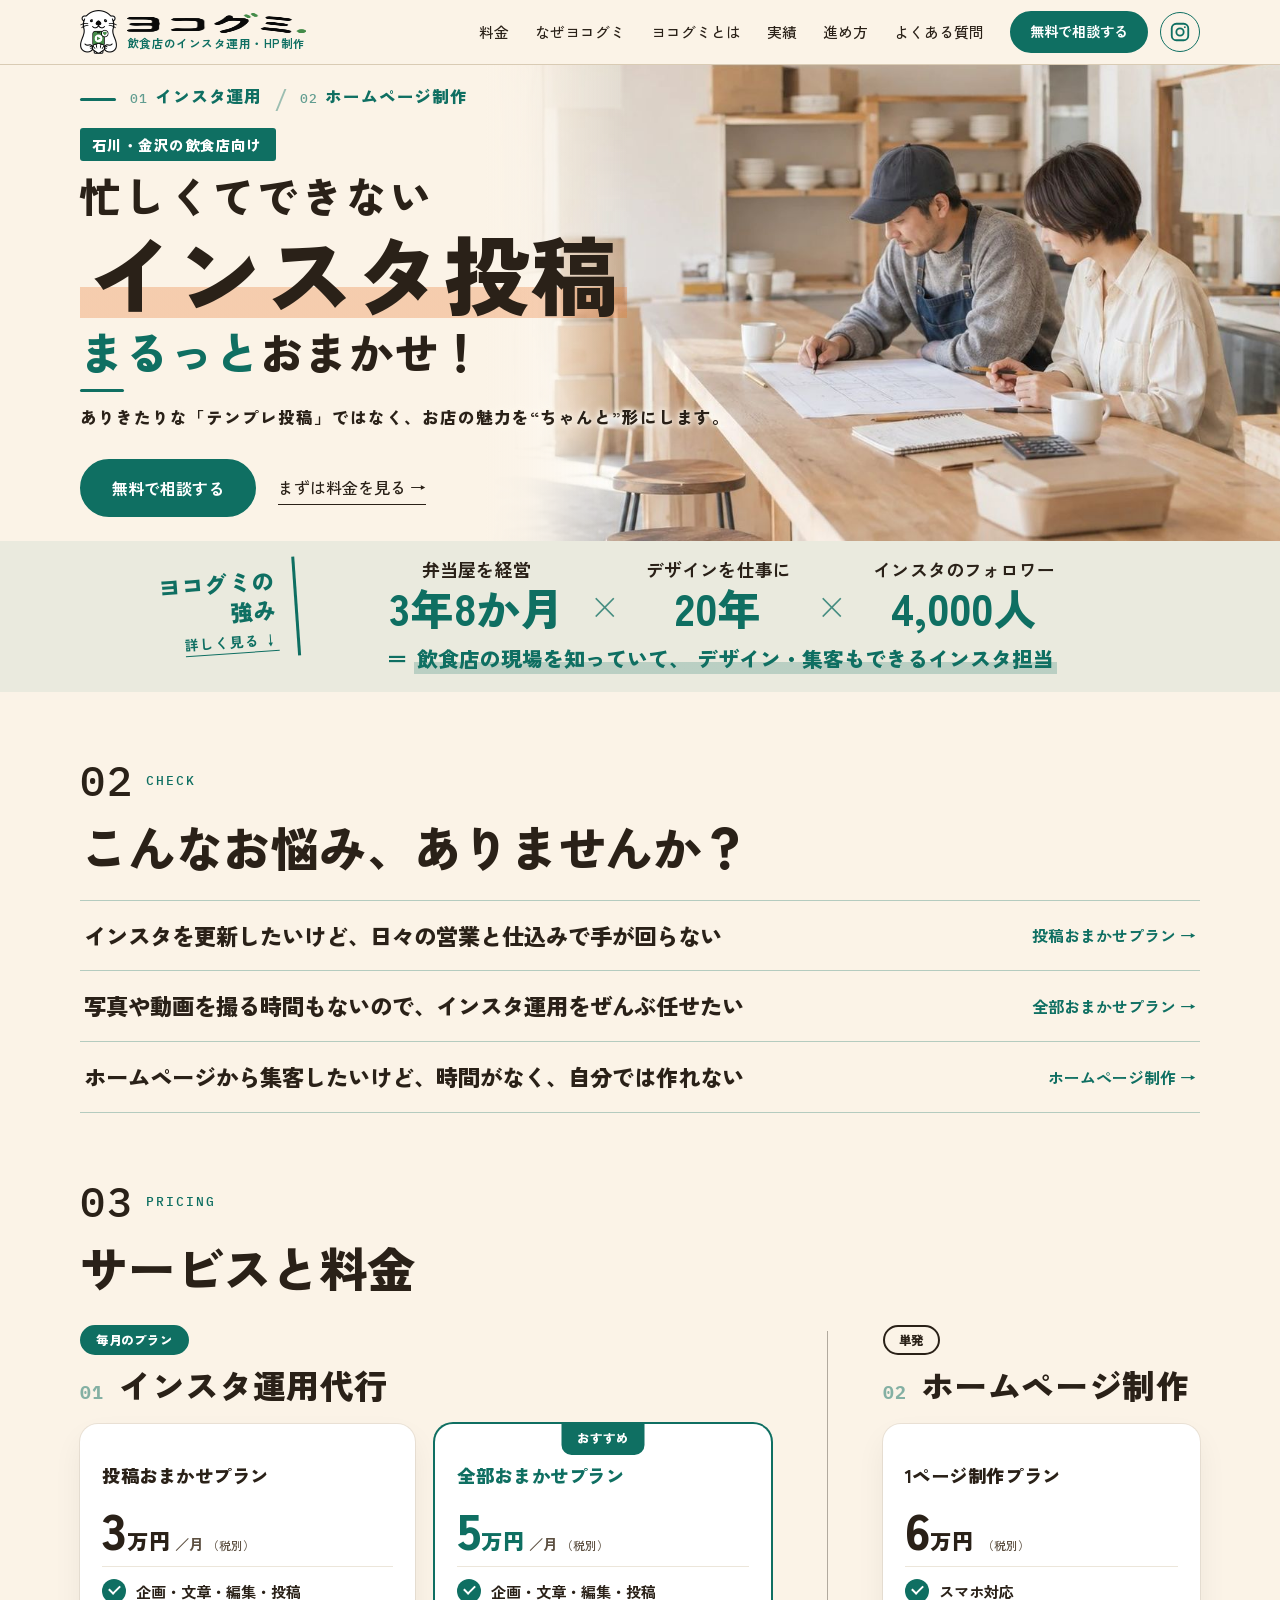
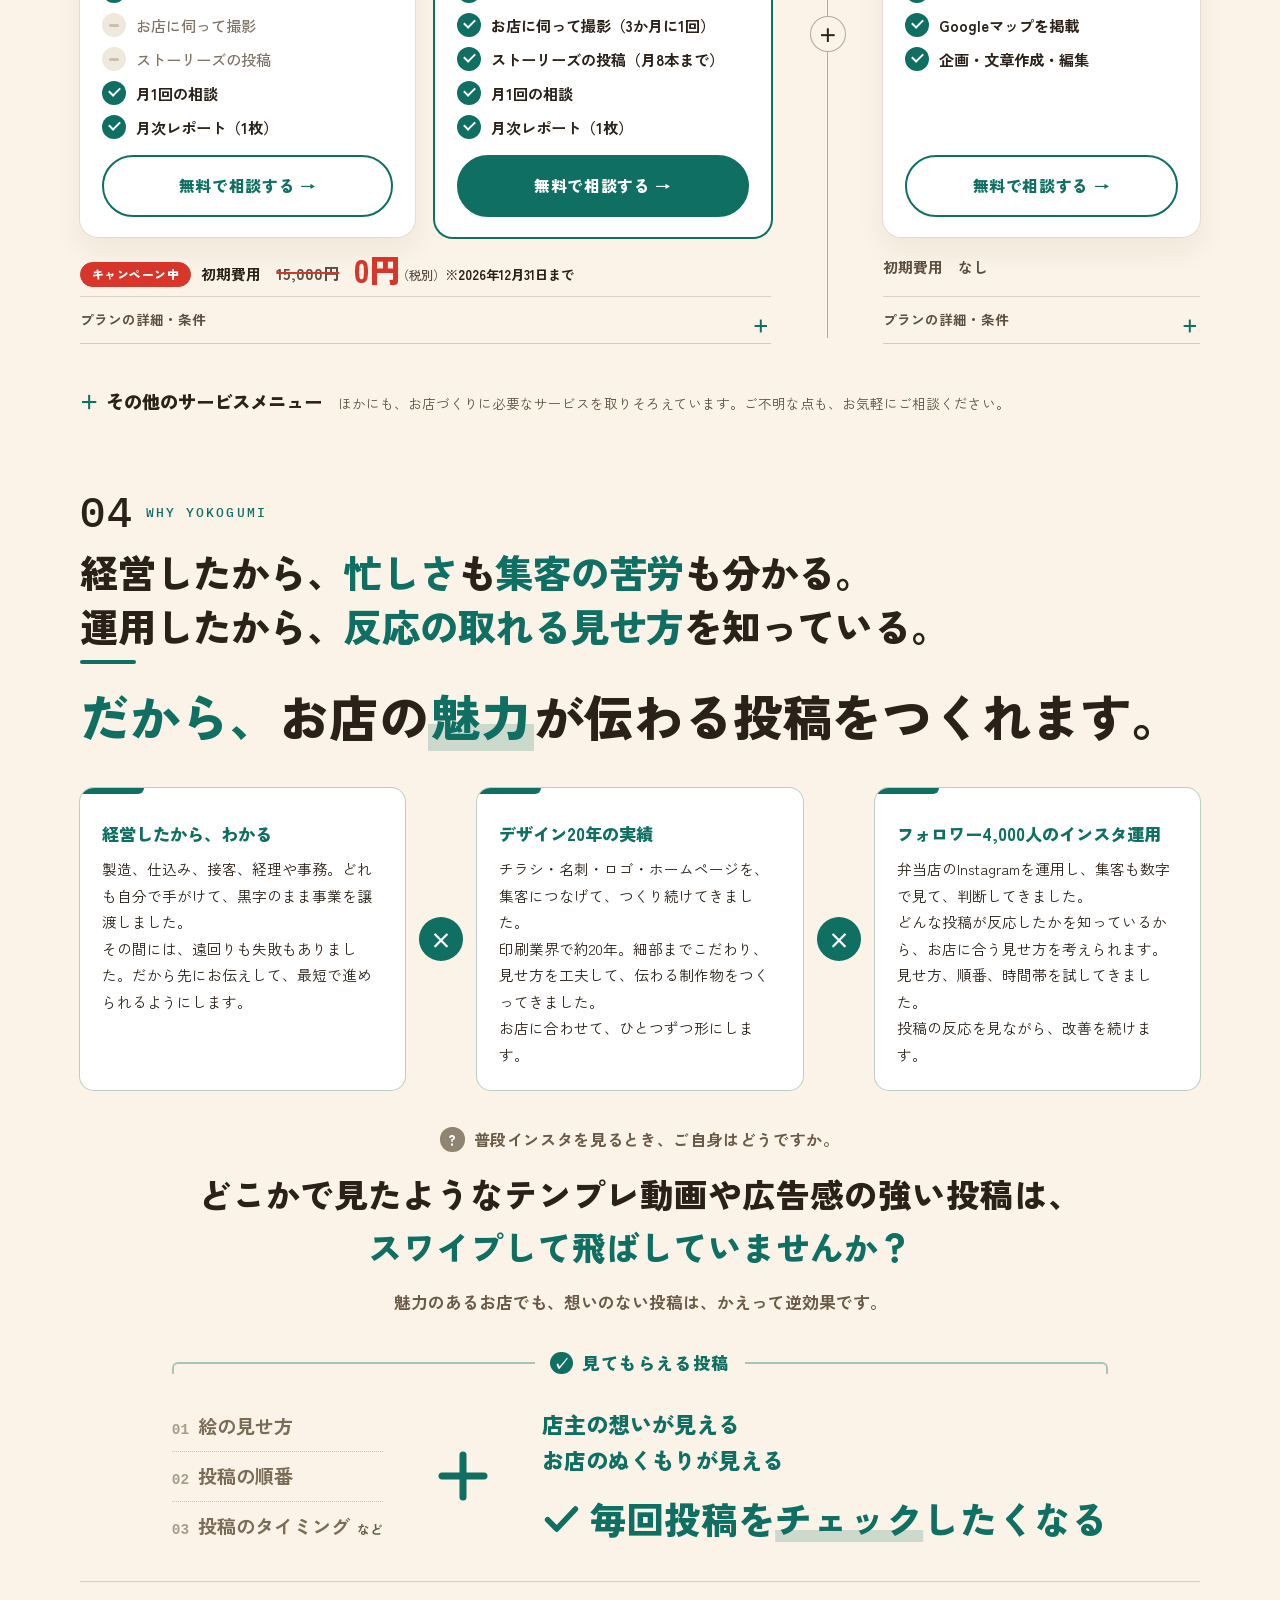
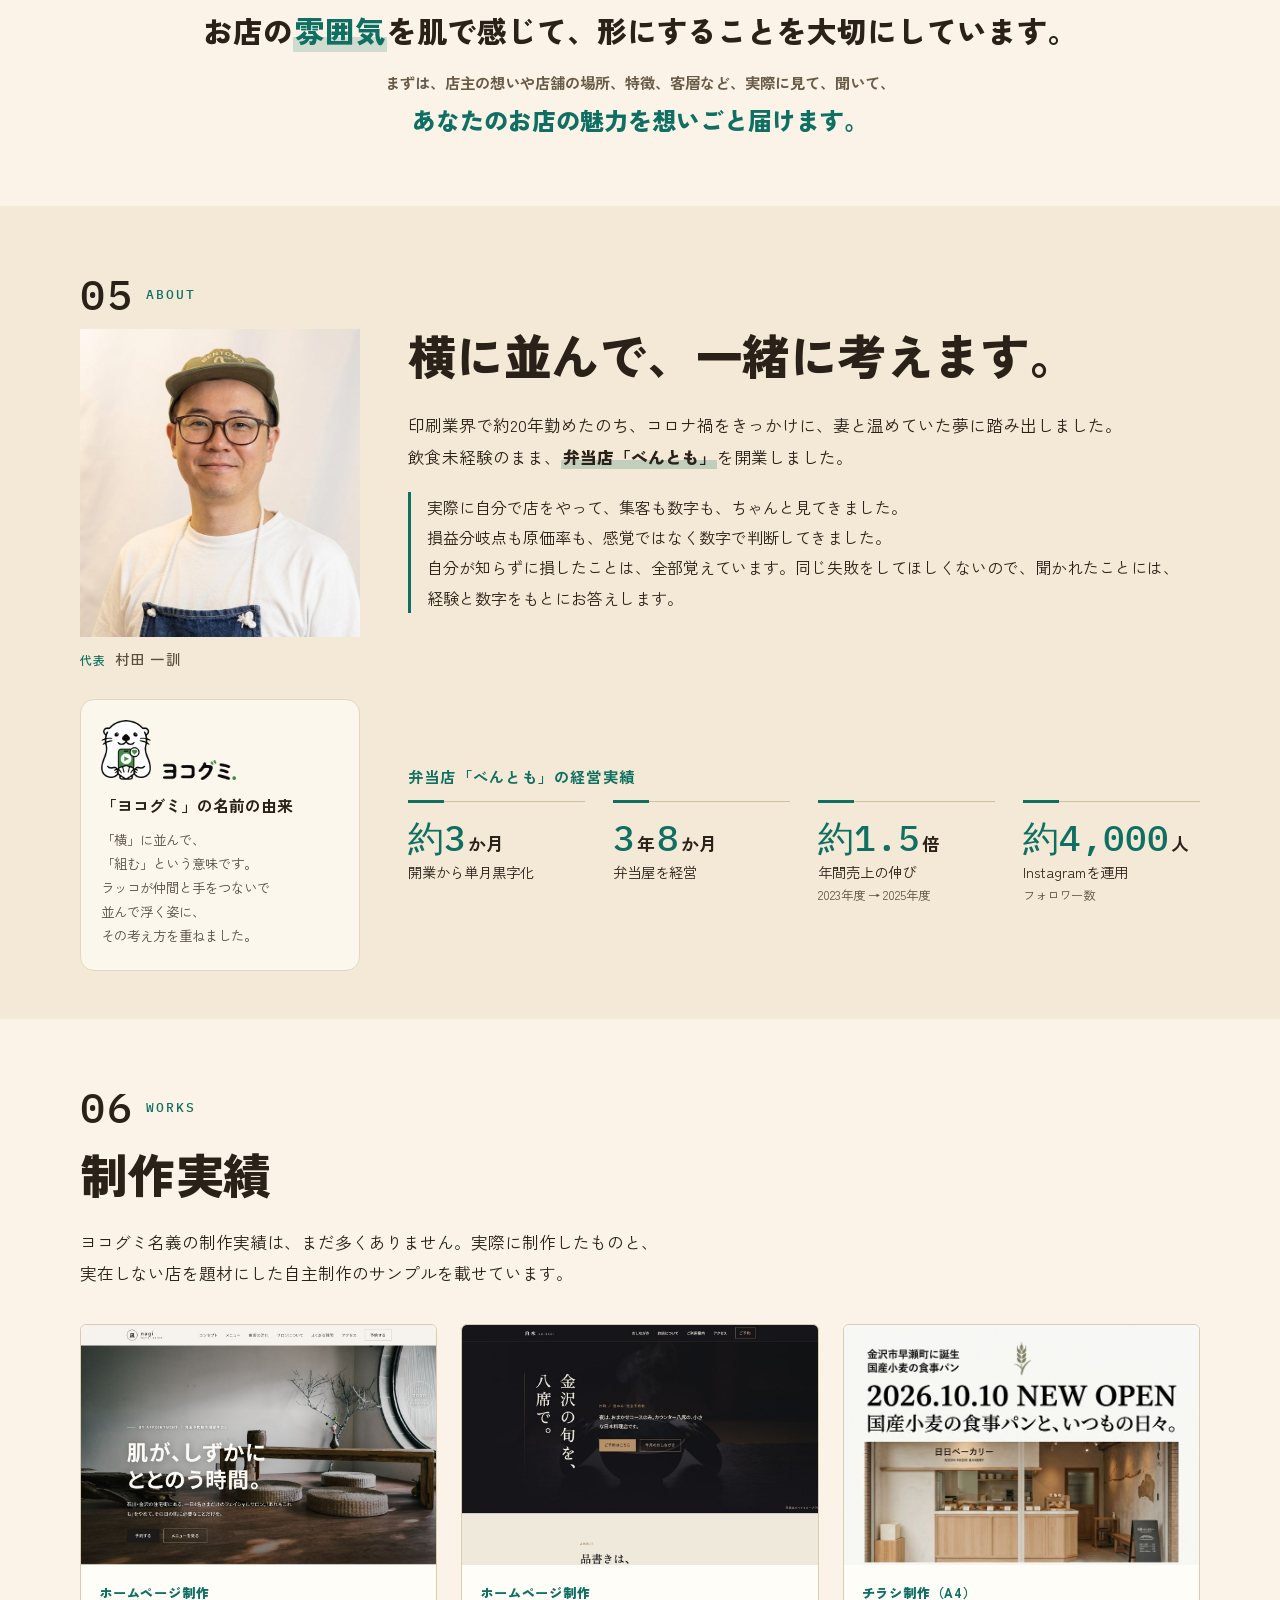
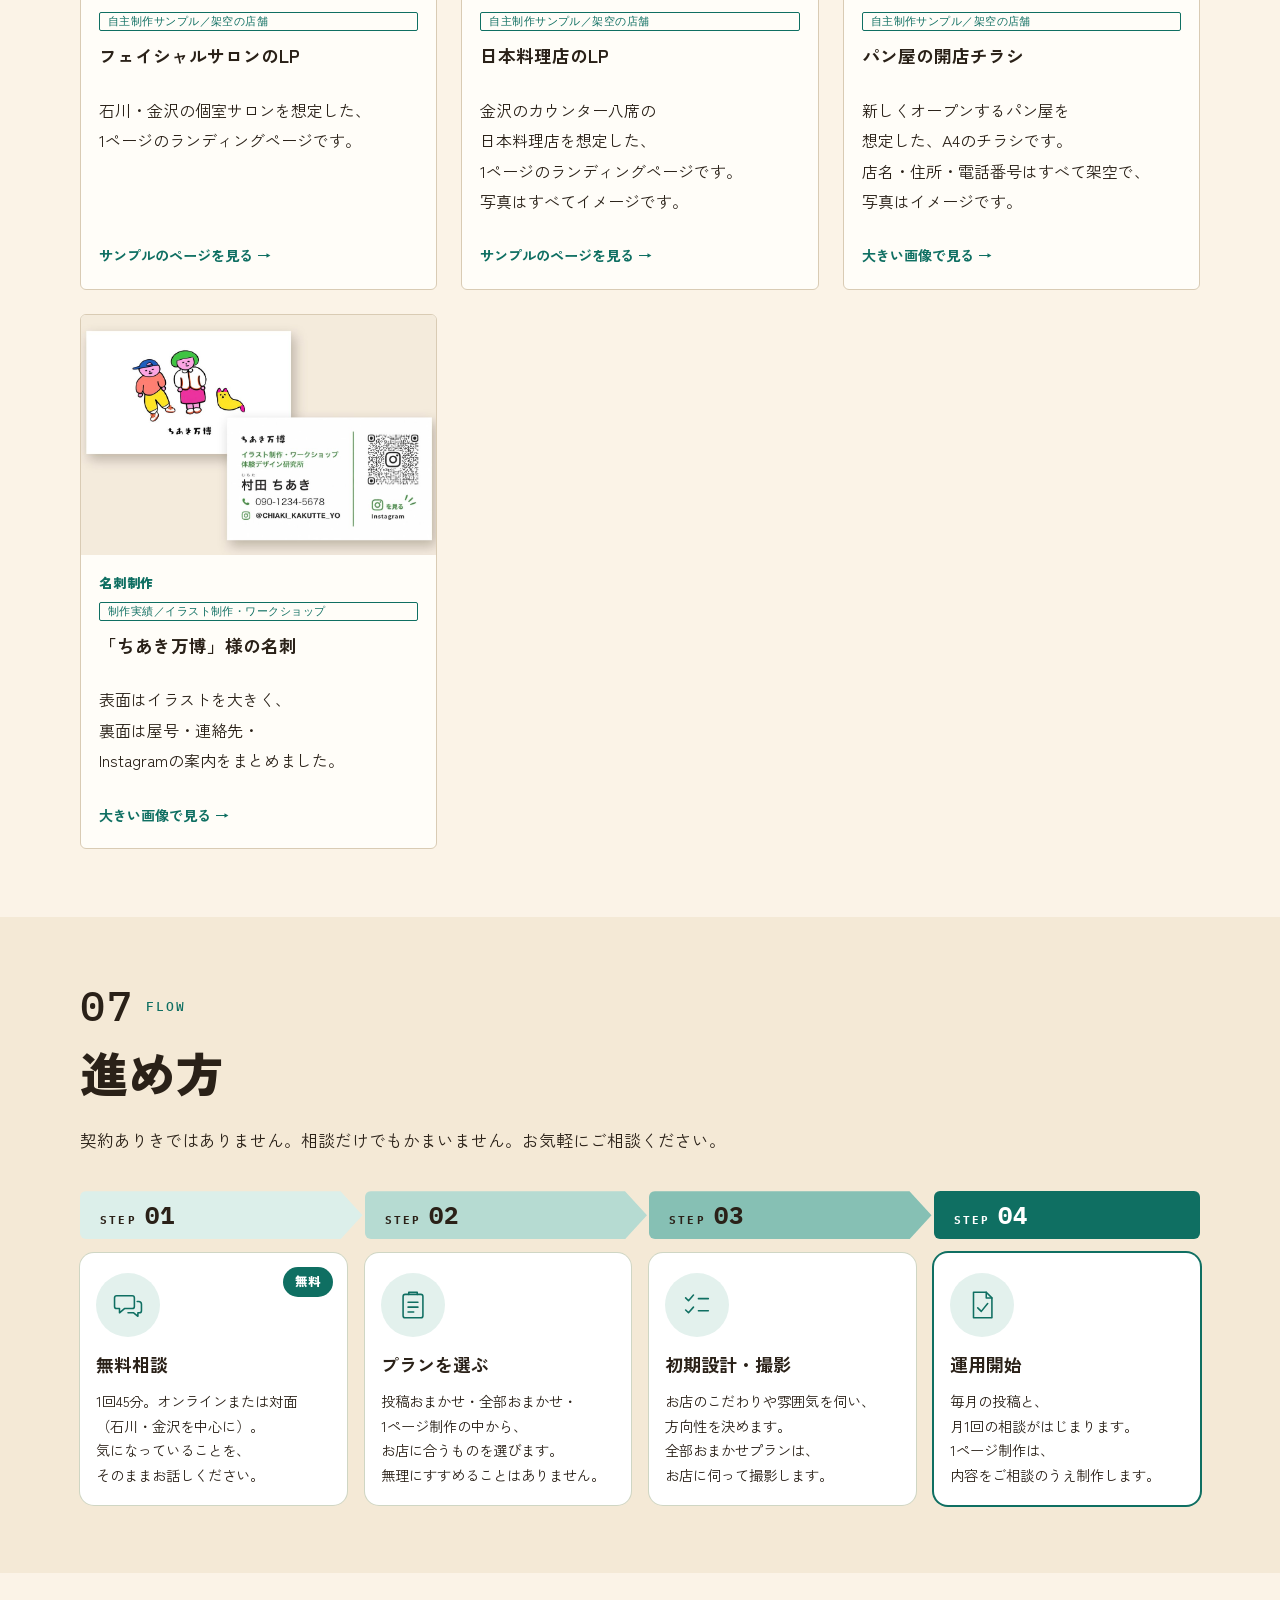
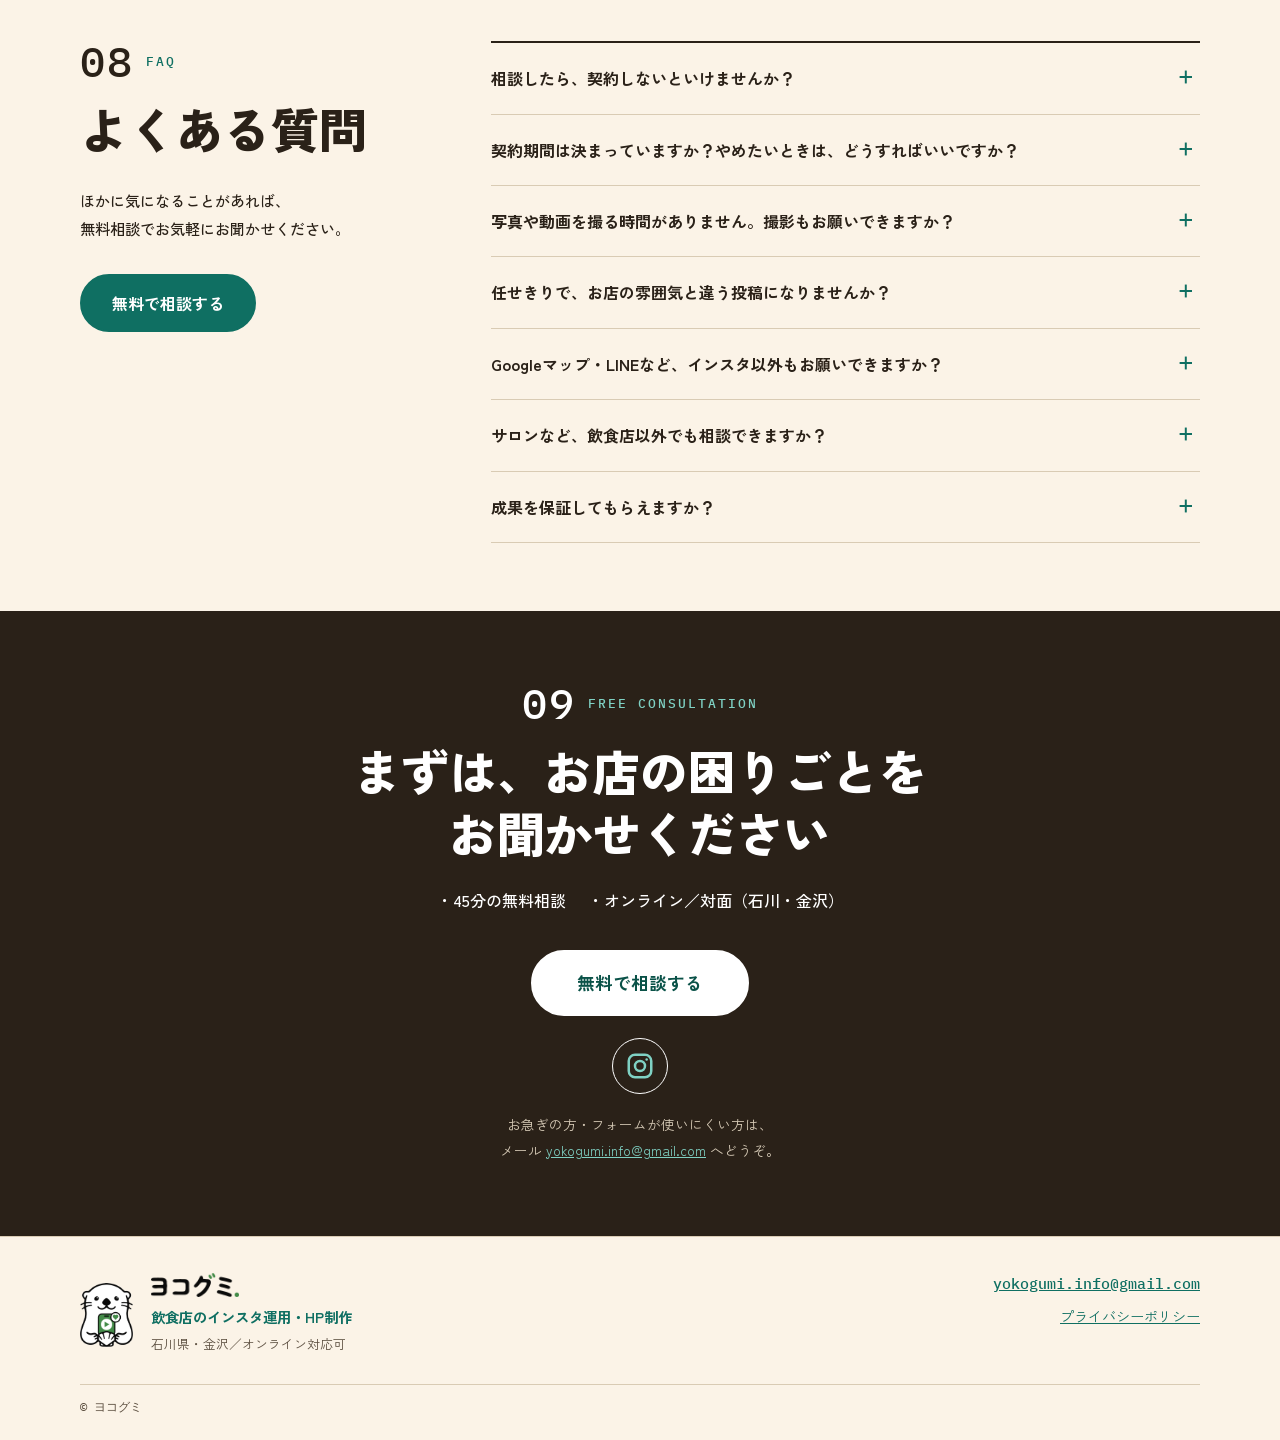
==== index.html @ 8edadc74 "Add files via upload" ====
<!doctype html>
<html lang="ja">
<head>
<meta charset="utf-8">
<meta name="viewport" content="width=device-width, initial-scale=1">
<title>ヨコグミ｜飲食店のインスタ運用・HP制作｜石川の飲食店のInstagram、撮影から投稿まで</title>
<meta name="description" content="忙しくて投稿できないInstagramを、代行します。石川・金沢の飲食店へ、お店に伺って撮影し、投稿まで担当します。初期費用は2026年12月末まで無料、3か月から始められる月額プランです。ホームページ制作も承ります。45分の無料相談から。">
<link rel="canonical" href="https://yokogumi.github.io/">
<meta property="og:type" content="website">
<meta property="og:title" content="ヨコグミ｜飲食店のインスタ運用・HP制作">
<meta property="og:description" content="忙しくて投稿できないInstagramを、代行します。石川・金沢の飲食店へ、撮影から投稿まで。ホームページ制作も承ります。45分の無料相談から。">
<meta property="og:url" content="https://yokogumi.github.io/">
<meta property="og:image" content="https://yokogumi.github.io/assets/img/ogp.png?v=8">
<meta property="og:locale" content="ja_JP">
<meta name="twitter:card" content="summary_large_image">
<meta name="theme-color" content="#0F6F62">
<link rel="icon" href="assets/img/favicon.png">
<link rel="preconnect" href="https://fonts.googleapis.com">
<link rel="preconnect" href="https://fonts.gstatic.com" crossorigin>
<link rel="stylesheet" href="https://fonts.googleapis.com/css2?family=IBM+Plex+Mono:wght@400;500&family=Zen+Kaku+Gothic+New:wght@400;500;700;900&display=swap">
<link rel="stylesheet" href="css/style.css?v=20261107S">
<script src="js/config.js"></script>
</head>
<body>
<a class="skip" href="#main">本文へ移動</a>

<header class="site-header">
  <div class="wrap bar">
    <a class="brand" href="#top" aria-label="ヨコグミ 飲食店のインスタ運用・HP制作 トップへ">
      <img class="brand-symbol" src="assets/img/symbol.png" alt="" width="146" height="176">
      <span class="brand-text"><img class="brand-word" src="assets/img/wordmark.png" alt="ヨコグミ" width="403" height="112"><small>飲食店のインスタ運用・HP制作</small></span>
    </a>
    <a class="ig-btn ig-head" href="https://www.instagram.com/yokogumi_lab/" target="_blank" rel="noopener" aria-label="Instagramを見る（新しいタブで開きます）" title="Instagramを見る"><svg viewBox="0 0 24 24" width="22" height="22" fill="none" stroke="currentColor" stroke-width="2" stroke-linecap="round" stroke-linejoin="round" aria-hidden="true"><rect x="3" y="3" width="18" height="18" rx="5"/><circle cx="12" cy="12" r="4"/><circle cx="17.3" cy="6.7" r="1" fill="currentColor" stroke="none"/></svg></a>
    <button class="menu-btn" aria-expanded="false" aria-controls="nav" aria-label="メニューを開く"><span></span><span></span></button>
    <nav id="nav" aria-label="メインメニュー">
      <a class="nav-top" href="#top">トップ</a>
      <a href="#plans">料金</a>
      <a href="#why">なぜヨコグミ</a>
      <a href="#about">ヨコグミとは</a>
      <a href="#works">実績</a>
      <a href="#flow">進め方</a>
      <a href="#faq">よくある質問</a>
      <a class="btn btn-sm js-form" href="#contact">無料で相談する</a>
    </nav>
  </div>
</header>

<main id="main">
<!-- SECTION 01 ファーストビュー -->
<section class="hero" id="top">
  <div class="wrap hero-grid">
    <div class="hero-copy">
      <p class="hero-eyebrow"><a href="#plans"><em class="mono">01</em><span>インスタ運用</span></a><i aria-hidden="true"></i><a href="#plan-hp"><em class="mono">02</em><span>ホームページ制作</span></a></p>
      <p class="hero-area">石川・金沢の飲食店向け</p>
      <h1><span class="h1-top">忙しくてできない</span><span class="h1-main">インスタ投稿</span><span class="h1-end"><b class="h1-brand">まるっと</b>おまかせ！</span></h1>
      <p class="hero-say"><span class="say-main"><span class="nb">ありきたりな「テンプレ投稿」ではなく、</span><span class="nb say-key">お店の魅力を<em>“ちゃんと”</em>形にします。</span></span></p>
      <div class="hero-cta">
        <a class="btn js-form" href="#contact">無料で相談する</a>
        <a class="link-arrow" href="#plans-top">まずは料金を見る</a>
      </div>
    </div>
  </div>
  <div class="hero-bgwrap">
    <img class="hero-bg" src="assets/img/hero.jpg" alt="カウンターで図面を広げて相談している様子" width="1600" height="899" fetchpriority="high">
  </div>
</section>

<!-- SECTION 01b 2軸と経歴 -->
<section class="band-proof" id="proof">
  <div class="wrap">
    <div class="hero-formula" role="group" aria-label="ヨコグミの強み">
      <a class="proof-label proof-label-link" href="#why"><span>ヨコグミの</span><span>強み</span><small class="pl-cue">詳しく見る ↓</small></a>
      <div class="fm-row">
        <div class="fm-item"><b>弁当屋を経営</b><em>3年8か月</em></div>
        <i class="fm-op" aria-hidden="true">×</i>
        <div class="fm-item"><b>デザインを仕事に</b><em>20年</em></div>
        <i class="fm-op" aria-hidden="true">×</i>
        <div class="fm-item"><b>インスタのフォロワー</b><em>4,000人</em></div>
      </div>
      <p class="fm-result"><i aria-hidden="true">＝</i><span class="fm-line">飲食店の現場を知っていて、</span><span class="fm-line">デザイン・集客もできるインスタ担当</span></p>
    </div>
  </div>
</section>

<!-- SECTION 02 こんなお悩み -->
<section class="sec" id="check">
  <div class="wrap">
    <p class="sec-label"><span>02</span> CHECK</p>
    <h2>こんなお悩み、<br class="sp">ありませんか？</h2>
    <ul class="worry">
      <li><a href="#plans"><span class="worry-text"><span class="nb">インスタを更新したいけど、</span><span class="nb">日々の営業と仕込みで手が回らない</span></span><span class="worry-to">投稿おまかせプラン →</span></a></li>
      <li><a href="#plans"><span class="worry-text"><span class="nb">写真や動画を撮る時間もないので、</span><span class="nb">インスタ運用をぜんぶ任せたい</span></span><span class="worry-to">全部おまかせプラン →</span></a></li>
      <li><a href="#plan-hp"><span class="worry-text"><span class="nb">ホームページから集客したいけど、</span><span class="nb">時間がなく、自分では作れない</span></span><span class="worry-to">ホームページ制作 →</span></a></li>
    </ul>
  </div>
</section>

<!-- SECTION 03 料金 -->
<section class="sec" id="plans-top">
  <div class="wrap">
    <p class="sec-label"><span>03</span> PRICING</p>
    <h2>サービスと料金</h2>

    <div class="px">
      <section class="px-group px-ig" id="plans">
        <header class="px-head">
          <p class="px-no">01</p>
          <h3>インスタ運用代行</h3>
          <p class="px-chip">毎月のプラン</p>
        </header>
        <div class="px-cards px-cards-2">
          <article class="pc-card">
            <h4>投稿おまかせプラン</h4>
            <p class="pc-price"><b>3<i>万円</i></b><span>／月<small>（税別）</small></span></p>
            <ul class="pc-list">
              <li class="on"><span class="ic" aria-hidden="true"></span>企画・文章・編集・投稿</li>
              <li class="off"><span class="ic" aria-hidden="true"></span>お店に伺って撮影</li>
              <li class="off"><span class="ic" aria-hidden="true"></span>ストーリーズの投稿</li>
              <li class="on"><span class="ic" aria-hidden="true"></span>月1回の相談</li>
              <li class="on"><span class="ic" aria-hidden="true"></span>月次レポート（1枚）</li>
            </ul>
            <a class="pc-btn js-form" href="#contact" data-service="インスタ運用代行（投稿おまかせプラン）">無料で相談する</a>
          </article>
          <article class="pc-card pc-hi">
            <p class="pc-rec">おすすめ</p>
            <h4>全部おまかせプラン</h4>
            <p class="pc-price"><b>5<i>万円</i></b><span>／月<small>（税別）</small></span></p>
            <ul class="pc-list">
              <li class="on"><span class="ic" aria-hidden="true"></span>企画・文章・編集・投稿</li>
              <li class="on"><span class="ic" aria-hidden="true"></span>お店に伺って撮影（3か月に1回）</li>
              <li class="on"><span class="ic" aria-hidden="true"></span>ストーリーズの投稿（月8本まで）</li>
              <li class="on"><span class="ic" aria-hidden="true"></span>月1回の相談</li>
              <li class="on"><span class="ic" aria-hidden="true"></span>月次レポート（1枚）</li>
            </ul>
            <a class="pc-btn pc-btn-hi js-form" href="#contact" data-service="インスタ運用代行（全部おまかせプラン）">無料で相談する</a>
          </article>
        </div>
        <p class="px-fee"><em class="px-camp">キャンペーン中</em>初期費用　<s>15,000円</s>　<b>0円</b><span class="px-tax">（税別）</span><span>※2026年12月31日まで</span></p>
        <details class="px-more"><summary>プランの詳細・条件</summary><ul class="px-terms">
          <li><b>投稿数</b>月4本（フィード3＋リール1、編集込み）。追加は4本3万円、リールのみの追加は1本1万円〜です</li>
          <li><b>月次レポート</b>毎月、フォロワー数・リーチ・プロフィールアクセスなどを1枚にまとめて、お渡しします</li>
          <li><b>素材の利用</b>撮影した写真・動画は、HPや食べログにも自由に使えます</li>
          <li><b>撮影</b>全部おまかせプランは、初回を契約から1か月以内に行い、以降は3か月に1回。1回あたり約2時間（石川県内）です。追加の撮影は、別オプションです（要相談）</li>
          <li><b>契約期間</b>最初の3か月は、お店に合うかどうかを一緒に確かめる期間です。4か月目からは月単位の自動更新で、お好きなタイミングでやめられます（前月20日までにご連絡ください）。3か月以内にやめる場合は、残りの月の料金をお支払いいただきます</li>
          <li><b>お支払い</b>月額は前払いです。毎月25日に翌月分の請求書をお送りしますので、月末までに銀行振込でお支払いください（振込手数料はご負担ください）</li>
          <li><b>別オプション</b>追加の撮影・コメント返信・Googleマップ運用・広告（要相談）</li>
        </ul></details>
      </section>

      <section class="px-group px-hp" id="plan-hp">
        <header class="px-head">
          <p class="px-no">02</p>
          <h3>ホームページ制作</h3>
          <p class="px-chip">単発</p>
        </header>
        <div class="px-cards px-cards-1">
          <article class="pc-card">
            <h4>1ページ制作プラン</h4>
            <p class="pc-price"><b>6<i>万円</i></b><span><small>（税別）</small></span></p>
            <ul class="pc-list">
              <li class="on"><span class="ic" aria-hidden="true"></span>スマホ対応</li>
              <li class="on"><span class="ic" aria-hidden="true"></span>Googleマップを掲載</li>
              <li class="on"><span class="ic" aria-hidden="true"></span>企画・文章作成・編集</li>
            </ul>
            <a class="pc-btn js-form" href="#contact" data-service="ホームページ制作">無料で相談する</a>
          </article>
        </div>
        <p class="px-fee px-fee-hp">初期費用　なし</p>
        <details class="px-more"><summary>プランの詳細・条件</summary><ul class="px-terms px-terms-1">
          <li><b>文章</b>お店の情報（メニュー・こだわり・写真）をヒアリングして、文章を作成します</li>
          <li><b>別オプション</b>写真撮影・ドメイン取得（要相談・お見積もり）</li>
          <li><b>返金</b>制作の途中でおやめになった場合の返金は、できません</li>
        </ul></details>
      </section>
    </div>

    <details class="pl-more" id="menu">
      <summary>その他のサービスメニュー<span class="pl-intro">ほかにも、お店づくりに必要なサービスを取りそろえています。ご不明な点も、お気軽にご相談ください。</span></summary>
      <ul class="pl-menu">
        <li><span>ショート動画制作（Instagramリール・TikTok対応）</span><b>10,000円〜</b></li>
        <li><span>LINE公式構築</span><b>50,000円</b></li>
        <li><span>Googleビジネスプロフィール（開設と登録）</span><b>20,000円</b></li>
        <li><span>印刷物・デザイン（チラシ30,000円〜・名刺15,000円〜・ロゴ20,000円〜）</span><b>要見積もり</b></li>
        <li><span>事業計画書・融資書類の整理（整理まで）</span><b>30,000円</b></li>
        <li><span>レジ・決済システム導入支援</span><b>20,000円〜</b></li>
        <li><span>オープン直前の集中サポート（1日8時間・対面）</span><b>50,000円</b></li>
        <li><span>実務相談（1時間）</span><b>10,000円</b></li>
        <li><span>AIレッスン（3か月・全6回）</span><b>36,000円</b></li>
        <li><span>アプリ・ツール開発（お店専用に作成）</span><b>要見積もり</b></li>
      </ul>
      <p class="pl-tax">価格は税別</p>
    </details>
  </div>
</section>
<!-- SECTION 02b なぜヨコグミか（コンパクト版） -->
<section class="sec" id="why">
  <div class="wrap">
    <p class="sec-label"><span>04</span> WHY YOKOGUMI</p>
    <h2 class="why-h"><span class="ln">経営したから、<em>忙しさ</em>も<em>集客の苦労</em>も分かる。</span><span class="ln">運用したから、<em>反応の取れる見せ方</em>を知っている。</span><span class="ln ln-end"><b class="dakara">だから、</b>お店の<em>魅力</em>が伝わる投稿をつくれます。</span></h2>
    <div class="wh">
      <div class="wh-item">
        <p class="wh-tag">経営したから、わかる</p>
        <p class="wh-txt">製造、仕込み、接客、経理や事務。どれも自分で手がけて、黒字のまま事業を譲渡しました。<br>その間には、遠回りも失敗もありました。だから先にお伝えして、最短で進められるようにします。</p>
      </div>
      <span class="wh-x" aria-hidden="true">×</span>
      <div class="wh-item">
        <p class="wh-tag">デザイン20年の実績</p>
        <p class="wh-txt">チラシ・名刺・ロゴ・ホームページを、<span class="nb">集客につなげて、</span>つくり続けてきました。<br>印刷業界で約20年。細部までこだわり、見せ方を工夫して、伝わる制作物をつくってきました。<br>お店に合わせて、ひとつずつ形にします。</p>
      </div>
      <span class="wh-x" aria-hidden="true">×</span>
      <div class="wh-item">
        <p class="wh-tag">フォロワー4,000人のインスタ運用</p>
        <p class="wh-txt">弁当店のInstagramを運用し、集客も数字で見て、判断してきました。<br>どんな投稿が反応したかを知っているから、お店に合う見せ方を考えられます。<br>見せ方、順番、時間帯を試してきました。<br>投稿の反応を見ながら、改善を続けます。</p>
      </div>
    </div>
    <div class="why-vs">
     <div class="vs-head">
      <p class="vs-head-lead"><span class="lead-t"><span class="nb">普段インスタを見るとき、</span><span class="nb">ご自身はどうですか。</span></span></p>
      <p class="vs-head-q"><span class="nb">どこかで見たような</span><br class="mbr"><span class="nb">テンプレ動画や広告感の強い投稿は、</span><br><em class="nb">スワイプして飛ばしていませんか？</em></p>
      <p class="vs-head-sub"><span class="nb">魅力のあるお店でも、</span><span class="nb">想いのない投稿は、かえって逆効果です。</span></p>
     </div>
     <div class="vs-allbox">
     <p class="vs-cap vs-cap-all"><span class="cap-line cap-l" aria-hidden="true"></span><span class="cap-text">見てもらえる投稿</span><span class="cap-line cap-r" aria-hidden="true"></span></p>
     <div class="vs-two vs-plusrow">
      <div class="vs-theory">
        <ol class="vs-theory-list">
          <li><span>01</span>絵の見せ方</li>
          <li><span>02</span>投稿の順番</li>
          <li><span>03</span>投稿のタイミング<small>など</small></li>
        </ol>
      </div>
      <span class="vs-plus" aria-hidden="true"><svg viewBox="0 0 48 48" width="56" height="56" fill="none" stroke="#0f6f62" stroke-width="6" stroke-linecap="round"><path d="M6 24h36"/><path d="M24 6v36"/></svg></span>
      <div class="vs-top">
        <div class="vs-yes">
          <p class="vs-txt"><span class="vs-causes"><span><b>店主の想いが見える</b></span><span><b>お店のぬくもりが見える</b></span></span><span class="vs-then" aria-hidden="true"></span><span class="vs-result"><b>毎回投稿を<em>チェック</em>したくなる</b></span></p>
        </div>
      </div>
     </div>
     </div>
      <p class="vs-core"><span class="nb">お店の<em>雰囲気</em>を肌で感じて、</span><span class="nb">形にすることを大切にしています。</span></p>
      <p class="vs-sub">まずは、店主の想いや店舗の場所、特徴、客層など、実際に見て、聞いて、</p>
      <p class="vs-end"><span class="nb">あなたのお店の魅力を</span><span class="nb">想いごと届けます。</span></p>
    </div>
  </div>
</section>

<!-- SECTION 03 ヨコグミとは -->
<section class="sec sec-tint" id="about">
  <div class="wrap">
    <p class="sec-label"><span>05</span> ABOUT</p>

    <div class="about-top">
      <h2 class="about-title">横に並んで、一緒に考えます。</h2>
      <figure class="portrait"><img src="assets/img/profile.jpg" alt="弁当店「べんとも」のキャップとデニムのエプロン姿の村田" width="640" height="800" loading="lazy"><figcaption class="portrait-cap"><span>代表</span>村田 一訓</figcaption></figure>
      <div class="about-body">
        <p class="lead"><span class="nb">印刷業界で約20年勤めたのち、</span><span class="nb">コロナ禍をきっかけに、</span><span class="nb">妻と温めていた夢に踏み出しました。</span><br><span class="nb">飲食未経験のまま、</span><span class="nb"><b class="lead-em">弁当店「べんとも」</b>を開業しました。</span></p>
        <p class="own-words"><span class="nb">実際に自分で店をやって、</span><span class="nb">集客も数字も、ちゃんと見てきました。</span><br>
        <span class="nb">損益分岐点も原価率も、</span><span class="nb">感覚ではなく数字で判断してきました。</span><br>
        <span class="nb">自分が知らずに損したことは、</span><span class="nb">全部覚えています。</span><span class="nb">同じ失敗をしてほしくないので、</span><span class="nb">聞かれたことには、</span><span class="nb">経験と数字をもとにお答えします。</span></p>
    </div>
        <div class="origin reveal">
      <div class="origin-logo" aria-hidden="true">
        <img class="origin-symbol" src="assets/img/symbol.png" alt="" width="146" height="176" loading="lazy">
        <img class="origin-word" src="assets/img/wordmark.png" alt="" width="403" height="112" loading="lazy">
      </div>
      <div class="origin-text">
        <h3>「ヨコグミ」の名前の由来</h3>
        <p><span class="nb">「横」に並んで、</span><span class="nb">「組む」という意味です。</span><span class="nb">ラッコが仲間と手をつないで</span><span class="nb">並んで浮く姿に、</span><span class="nb">その考え方を重ねました。</span></p>
      </div>
      </div>
    <div class="about-results">
        <p class="stats-title">弁当店「べんとも」の経営実績</p>
        <div class="stats reveal">
      <div class="stat"><p class="stat-num mono">約<span data-count="3">3</span><em>か月</em></p><p>開業から単月黒字化</p></div>
      <div class="stat"><p class="stat-num mono"><span data-count="3">3</span><em>年</em><span data-count="8">8</span><em>か月</em></p><p>弁当屋を経営</p></div>
      <div class="stat"><p class="stat-num mono">約<span data-count="1.5" data-dec="1">1.5</span><em>倍</em></p><p>年間売上の伸び<br><small>2023年度 → 2025年度</small></p></div>
      <div class="stat"><p class="stat-num mono">約<span data-count="4000">4,000</span><em>人</em></p><p>Instagramを運用<br><small>フォロワー数</small></p></div>
    </div>
    </div>
    </div>


  </div>
</section>

<!-- SECTION 06 制作実績 -->
<section class="sec" id="works">
  <div class="wrap">
    <p class="sec-label"><span>06</span> WORKS</p>
    <h2>制作実績</h2>
    <p class="lead"><span class="nb">ヨコグミ名義の制作実績は、</span><span class="nb">まだ多くありません。</span><span class="nb">実際に制作したものと、</span><span class="nb">実在しない店を題材にした</span><span class="nb">自主制作のサンプルを載せています。</span></p>
    <ul class="works reveal">
      <li class="work">
        <a class="work-link" href="https://santaworks-jp.github.io/nagi/" target="_blank" rel="noopener">
        <span class="work-badge">WEB制作<small>実例</small></span>
        <img src="assets/img/works/lp-salon.jpg" alt="フェイシャルサロンのランディングページの画面（自主制作サンプル）" width="1200" height="750" loading="lazy">
          <div class="work-body">
          <p class="work-kind">ホームページ制作</p>
          <p class="work-tag">自主制作サンプル／架空の店舗</p>
          <h3>フェイシャルサロンのLP</h3>
          <p><span class="nb">石川・金沢の個室サロンを想定した、</span><span class="nb">1ページのランディングページです。</span></p>
        <span class="work-go">サンプルのページを見る →</span></div>
        </a>
      </li>
      <li class="work">
        <a class="work-link" href="https://santaworks-jp.github.io/shiraki/" target="_blank" rel="noopener">
        <span class="work-badge">WEB制作<small>実例</small></span>
        <img src="assets/img/works/lp-washoku.jpg" alt="日本料理店のランディングページの画面（自主制作サンプル）" width="1200" height="750" loading="lazy">
          <div class="work-body">
          <p class="work-kind">ホームページ制作</p>
          <p class="work-tag">自主制作サンプル／架空の店舗</p>
          <h3>日本料理店のLP</h3>
          <p><span class="nb">金沢のカウンター八席の</span><span class="nb">日本料理店を想定した、</span><span class="nb">1ページのランディングページです。</span><span class="nb">写真はすべてイメージです。</span></p>
        <span class="work-go">サンプルのページを見る →</span></div>
        </a>
      </li>
      <li class="work work-flyer">
        <a class="work-link" href="assets/img/works/flyer-bakery-large.jpg" target="_blank" rel="noopener">
        <span class="work-badge">チラシ制作<small>実例</small></span>
        <img src="assets/img/works/flyer-bakery.jpg" alt="パン屋の開店を知らせるA4チラシ（自主制作サンプル）" width="760" height="1075" loading="lazy">
          <div class="work-body">
          <p class="work-kind">チラシ制作（A4）</p>
          <p class="work-tag">自主制作サンプル／架空の店舗</p>
          <h3>パン屋の開店チラシ</h3>
          <p><span class="nb">新しくオープンするパン屋を</span><span class="nb">想定した、A4のチラシです。</span><span class="nb">店名・住所・電話番号はすべて架空で、</span><span class="nb">写真はイメージです。</span></p>
        <span class="work-go">大きい画像で見る →</span></div>
        </a>
      </li>
      <li class="work">
        <a class="work-link" href="assets/img/works/meishi-chiaki-large.jpg" target="_blank" rel="noopener">
        <span class="work-badge">名刺制作<small>実例</small></span>
        <img src="assets/img/works/meishi-chiaki.jpg" alt="イラスト制作・ワークショップ「ちあき万博」の名刺。表面はイラスト、裏面は屋号と連絡先" width="1200" height="750" loading="lazy">
          <div class="work-body">
          <p class="work-kind">名刺制作</p>
          <p class="work-tag">制作実績／イラスト制作・ワークショップ</p>
          <h3>「ちあき万博」様の名刺</h3>
          <p><span class="nb">表面はイラストを大きく、</span><span class="nb">裏面は屋号・連絡先・</span><span class="nb">Instagramの案内をまとめました。</span></p>
        <span class="work-go">大きい画像で見る →</span></div>
        </a>
      </li>
    </ul>
  </div>
</section>

<!-- SECTION 07 進め方 -->
<section class="sec sec-tint" id="flow">
  <div class="wrap">
    <p class="sec-label"><span>07</span> FLOW</p>
    <h2>進め方</h2>
    <p class="lead">契約ありきではありません。相談だけでもかまいません。お気軽にご相談ください。</p>
    <ol class="flow reveal">
      <li class="fs fs1"><span class="flow-tag"><small>STEP</small>01</span><div class="flow-card"><span class="flow-chip">無料</span><span class="flow-ic" aria-hidden="true"><svg viewBox="0 0 48 48" fill="none" stroke="currentColor" stroke-width="2.2" stroke-linecap="round" stroke-linejoin="round"><path d="M8 11h22a3 3 0 0 1 3 3v12a3 3 0 0 1-3 3H19l-7 6v-6H8a3 3 0 0 1-3-3V14a3 3 0 0 1 3-3z"/><path d="M37 19h2a4 4 0 0 1 4 4v9a3 3 0 0 1-3 3h-2v5l-6-5h-8"/></svg></span><h3>無料相談</h3><p>1回45分。<span class="nb">オンラインまたは対面</span><span class="nb">（石川・金沢を中心に）。</span><span class="nb">気になっていることを、</span><span class="nb">そのままお話しください。</span></p></div></li>
      <li class="fs fs2"><span class="flow-tag"><small>STEP</small>02</span><div class="flow-card"><span class="flow-ic" aria-hidden="true"><svg viewBox="0 0 48 48" fill="none" stroke="currentColor" stroke-width="2.2" stroke-linecap="round" stroke-linejoin="round"><rect x="10" y="9" width="28" height="33" rx="3"/><path d="M18 9V6h12v3M17 20h14M17 27h14M17 34h8"/></svg></span><h3>プランを選ぶ</h3><p><span class="nb">投稿おまかせ・全部おまかせ・</span><span class="nb">1ページ制作の中から、</span><span class="nb">お店に合うものを選びます。</span><span class="nb">無理にすすめることは</span><span class="nb">ありません。</span></p></div></li>
      <li class="fs fs3"><span class="flow-tag"><small>STEP</small>03</span><div class="flow-card"><span class="flow-ic" aria-hidden="true"><svg viewBox="0 0 48 48" fill="none" stroke="currentColor" stroke-width="2.2" stroke-linecap="round" stroke-linejoin="round"><path d="M8 14l4 4 7-8M8 31l4 4 7-8M26 15h14M26 32h14"/></svg></span><h3>初期設計・撮影</h3><p><span class="nb">お店のこだわりや雰囲気を伺い、</span><span class="nb">方向性を決めます。</span><span class="nb">全部おまかせプランは、</span><span class="nb">お店に伺って撮影します。</span></p></div></li>
      <li class="fs fs4"><span class="flow-tag"><small>STEP</small>04</span><div class="flow-card"><span class="flow-ic" aria-hidden="true"><svg viewBox="0 0 48 48" fill="none" stroke="currentColor" stroke-width="2.2" stroke-linecap="round" stroke-linejoin="round"><path d="M12 6h18l8 8v28H12z"/><path d="M30 6v8h8M18 28l5 5 9-11"/></svg></span><h3>運用開始</h3><p><span class="nb">毎月の投稿と、</span><span class="nb">月1回の相談がはじまります。</span><span class="nb">1ページ制作は、</span><span class="nb">内容をご相談のうえ制作します。</span></p></div></li>
    </ol>
  </div>
</section>

<!-- SECTION 08 よくある質問 -->
<section class="sec" id="faq">
  <div class="wrap faq-grid">
    <div class="faq-head">
      <p class="sec-label"><span>08</span> FAQ</p>
      <h2>よくある質問</h2>
      <div class="mid-cta">
        <p>ほかに気になることがあれば、<br>無料相談でお気軽にお聞かせください。</p>
        <a class="btn js-form" href="#contact">無料で相談する</a>
      </div>
    </div>
    <div class="faq">
      <details><summary><span class="nb">相談したら、</span><span class="nb">契約しないといけませんか？</span></summary><p><span class="nb">いいえ、契約しなくても大丈夫です。</span><span class="nb">契約を前提とした相談ではありません。</span><span class="nb">ご契約いただくまで、</span><span class="nb">何度でも無料でご相談いただけます。</span></p></details>
      <details><summary><span class="nb">契約期間は決まっていますか？</span><span class="nb">やめたいときは、</span><span class="nb">どうすればいいですか？</span></summary><p><span class="nb">最初の3か月は、</span><span class="nb">お店に合うかどうかを</span><span class="nb">一緒に確かめる期間です。</span><span class="nb">4か月目からは、</span><span class="nb">お好きなタイミングで</span><span class="nb">やめられます</span><span class="nb">（前月20日までに</span><span class="nb">ご連絡ください）。</span><span class="nb">3か月以内にやめる場合は、</span><span class="nb">残りの月の料金を</span><span class="nb">お支払いいただきます。</span></p></details>
      <details><summary><span class="nb">写真や動画を撮る時間がありません。</span><span class="nb">撮影もお願いできますか？</span></summary><p><span class="nb">全部おまかせプランで、</span><span class="nb">お店に伺って撮影します</span><span class="nb">（初回は契約から1か月以内、</span><span class="nb">以降は3か月に1回。</span><span class="nb">1回約2時間、石川県内）。</span><span class="nb">投稿おまかせプランは、</span><span class="nb">撮影はお店でお願いしています</span><span class="nb">撮影リストをお渡しします）。</span><span class="nb">追加の撮影は、別オプションです。</span></p></details>
      <details><summary><span class="nb">任せきりで、</span><span class="nb">お店の雰囲気と違う投稿になりませんか？</span></summary><p><span class="nb">はじめに、</span><span class="nb">お店のこだわりや雰囲気を伺います。</span><span class="nb">月1回45分の相談でも、</span><span class="nb">方向性を確認します。</span><span class="nb">弁当店を3年8か月経営した経験と、</span><span class="nb">デザイン20年の経験をもとに、</span><span class="nb">お店の事情に合わせて企画します。</span></p></details>
      <details><summary><span class="nb">Googleマップ・LINEなど、</span><span class="nb">インスタ以外もお願いできますか？</span></summary><p>はい、承っています。Googleビジネスプロフィール（Googleマップ）の開設と登録、LINE公式の構築、チラシなどの印刷物、事業計画書の整理など、集客や業務の改善に対応しています。料金は、<a href="#menu">その他のサービスメニュー</a>をご覧ください。Googleマップの運用、コメントへの返信、広告運用は、別オプションとして要相談です。お気軽にご相談ください。</p></details>
      <details><summary><span class="nb">サロンなど、</span><span class="nb">飲食店以外でも相談できますか？</span></summary><p><span class="nb">はい、ご相談ください。</span></p></details>
      <details><summary><span class="nb">成果を保証してもらえますか？</span></summary><p><span class="nb">いたしません。</span><span class="nb">売上・Googleマップの順位・</span><span class="nb">フォロワー数などの数値成果は、</span><span class="nb">お約束できないためです。</span><span class="nb">できること・できないことは、</span><span class="nb">正直にお伝えします。</span></p></details>
    </div>
  </div>
</section>

<!-- SECTION 09 無料相談申込み -->
<section class="sec contact" id="contact">
  <div class="wrap narrow center">
    <p class="sec-label"><span>09</span> FREE CONSULTATION</p>
    <h2>まずは、お店の困りごとを<br>お聞かせください</h2>
    <ul class="contact-points">
      <li>45分の無料相談</li>
      <li>オンライン／対面（石川・金沢）</li>
    </ul>
    <a class="btn btn-lg js-form" href="#contact">無料で相談する</a>
    <p id="form-note" class="form-note" hidden><span class="todo">【GoogleフォームURLを村田さんが記入】</span><br><small>js/config.js の FORM_URL に入力すると、このボタンが申込みフォームにつながります。</small></p>
    <div id="form-embed" class="form-embed" hidden></div>
    <p class="ig-cta"><a class="ig-btn ig-big" href="https://www.instagram.com/yokogumi_lab/" target="_blank" rel="noopener" aria-label="Instagramを見る（新しいタブで開きます）" title="Instagramを見る"><svg viewBox="0 0 24 24" width="30" height="30" fill="none" stroke="currentColor" stroke-width="2" stroke-linecap="round" stroke-linejoin="round" aria-hidden="true"><rect x="3" y="3" width="18" height="18" rx="5"/><circle cx="12" cy="12" r="4"/><circle cx="17.3" cy="6.7" r="1" fill="currentColor" stroke="none"/></svg></a></p>
    <p class="note"><span class="nb">お急ぎの方・フォームが使いにくい方は、</span><span class="nb">メール <a href="mailto:yokogumi.info@gmail.com">yokogumi.info@gmail.com</a> へどうぞ。</span></p>
  </div>
</section>

</main>

<footer class="site-footer">
  <div class="wrap foot-grid">
    <div class="foot-brandbox">
      <img class="foot-symbol" src="assets/img/symbol.png" alt="" width="146" height="176" loading="lazy">
      <div>
        <img class="foot-word" src="assets/img/wordmark.png" alt="ヨコグミ" width="403" height="112" loading="lazy">
        <p class="foot-lab">飲食店のインスタ運用・HP制作</p>
        <p class="foot-small">石川県・金沢／オンライン対応可</p>
      </div>
    </div>
    <div class="foot-side">
      <p class="foot-mail"><a href="mailto:yokogumi.info@gmail.com">yokogumi.info@gmail.com</a></p>
      <ul class="foot-links">
        <li><a href="privacy.html">プライバシーポリシー</a></li>
      </ul>
    </div>
  </div>
  <p class="copy">© ヨコグミ</p>
</footer>

<div class="cta-bar"><a class="btn js-form" href="#contact">無料で相談する</a></div>

<script src="js/main.js?v=20261011a" defer></script>
</body>
</html>
---- css/style.css ----
:root{
  --bg:#FBF3E7; --bg2:#F4E9D6; --paper:#FFFDF8; --ink:#2A2118; --sub:#5C4F40; --line:#D9CBB4;
  --green:#0F6F62; --green-d:#0A5248; --todo:#B4531B; --todo-bg:#FFF0D6;
  --mono:"IBM Plex Mono",ui-monospace,Menlo,monospace;
  --sans:"Zen Kaku Gothic New","Hiragino Kaku Gothic ProN","Hiragino Sans",Meiryo,sans-serif;
}
*{box-sizing:border-box}
html{scroll-behavior:smooth;scroll-padding-top:72px;-webkit-text-size-adjust:100%}
body{margin:0;background:var(--bg);color:var(--ink);font:400 16px/1.9 var(--sans);overflow-x:hidden}
img{max-width:100%;height:auto;display:block}
a{color:var(--green)}
.mono{font-family:var(--mono)}
.sr{position:absolute;width:1px;height:1px;overflow:hidden;clip:rect(0 0 0 0)}
.skip{position:absolute;left:-999px;top:0;background:var(--green);color:#fff;padding:8px 14px;z-index:100}
.skip:focus{left:8px;top:8px}
:focus-visible{outline:3px solid var(--green);outline-offset:3px}
.wrap{width:min(1120px,100% - 40px);margin-inline:auto}
.narrow{width:min(760px,100% - 40px)}
.center{text-align:center}
.sp{display:none}
.todo{background:var(--todo-bg);color:var(--todo);font-weight:700;padding:1px 6px;border-radius:3px;font-size:.92em}

/* header */
.site-header{position:sticky;top:0;z-index:50;background:rgba(251,243,231,.94);backdrop-filter:blur(6px);border-bottom:1px solid var(--line)}
.bar{display:flex;align-items:center;justify-content:space-between;min-height:64px}
.brand{display:flex;align-items:center;gap:10px;text-decoration:none;color:var(--ink)}
.brand-symbol{height:44px;width:auto}
.brand-word{height:20px;width:auto}
.brand-text{display:flex;flex-direction:column;gap:4px;line-height:1.2}
.brand-text b{font-size:1.05rem;font-weight:900}
.brand-text small{font-size:.72rem;color:var(--green);font-weight:700;letter-spacing:.04em}
#nav{display:flex;align-items:center;gap:26px}
#nav a:not(.btn){color:var(--ink);text-decoration:none;font-size:.92rem;font-weight:500}
#nav a:not(.btn):hover{color:var(--green)}
.menu-btn{display:none;width:48px;height:48px;border:0;background:none;position:relative;cursor:pointer}
.menu-btn span{position:absolute;left:12px;right:12px;height:2px;background:var(--ink);transition:.25s}
.menu-btn span:first-child{top:19px}.menu-btn span:last-child{top:27px}
.menu-btn[aria-expanded=true] span:first-child{top:23px;transform:rotate(45deg)}
.menu-btn[aria-expanded=true] span:last-child{top:23px;transform:rotate(-45deg)}

/* buttons */
.btn{display:inline-block;background:var(--green);color:#fff!important;text-decoration:none;font-weight:700;padding:15px 30px;border-radius:999px;min-height:48px;line-height:1.5;text-align:center;transition:background .2s,transform .2s;border:2px solid var(--green)}
.btn:hover{background:var(--green-d);transform:translateY(-1px)}
.btn:active{transform:translateY(0)}
.btn-sm{padding:8px 18px;font-size:.88rem;min-height:40px}
.btn-lg{padding:18px 44px;font-size:1.1rem}
.btn-ghost{background:transparent;color:var(--green)!important}
.btn-ghost:hover{background:var(--green);color:#fff!important}
.link-arrow{color:var(--ink);font-weight:500;text-decoration:none;border-bottom:1px solid var(--ink);padding-bottom:2px}
.link-arrow::after{content:" →"}
.link-arrow:hover{color:var(--green);border-color:var(--green)}
.link-btn{background:none;border:0;color:var(--green);text-decoration:underline;font:inherit;cursor:pointer;padding:6px 0;min-height:44px}

/* hero */
.hero{position:relative;padding:72px 0 80px;overflow:hidden;min-height:min(86vh,720px);display:flex;align-items:center}
.hero>.wrap{width:min(1120px,100% - 40px)}
.hero-bg{position:absolute;top:0;bottom:0;left:14%;width:86%;height:100%;object-fit:cover;object-position:60% center;z-index:0}
.hero::before{content:"";position:absolute;inset:0;z-index:1;background:linear-gradient(90deg,var(--bg) 0%,var(--bg) 30%,rgba(251,243,231,.85) 40%,rgba(251,243,231,0) 54%)}
.hero-grid{position:relative;z-index:2}
.hero-copy{max-width:780px}
.kicker{font:500 .85rem var(--mono);letter-spacing:.14em;color:var(--green);margin:0 0 18px}
h1{--h1:clamp(2.5rem,7vw,5.2rem);font-weight:900;font-size:var(--h1);line-height:1.18;letter-spacing:-.01em;margin:0 0 22px}
h1 .dot{color:var(--green)}
.hero-sub{font-size:clamp(1.1rem,2.4vw,1.5rem);font-weight:700;margin:0 0 12px}
.hero-lead{color:var(--sub);max-width:34em;margin:0 0 22px}
.chips{display:flex;flex-wrap:wrap;gap:8px;list-style:none;padding:0;margin:0 0 28px}
.chips li{border:1px solid var(--ink);border-radius:999px;padding:3px 14px;font-size:.88rem;font-weight:500}
.hero-cta{display:flex;flex-wrap:wrap;gap:16px 28px;align-items:center;margin-bottom:18px}
.facts{font:400 .8rem var(--mono);color:var(--sub);letter-spacing:.02em;margin:0}
.ph{display:flex;flex-direction:column;align-items:center;justify-content:center;gap:6px;text-align:center;background:repeating-linear-gradient(135deg,#EFE3CC,#EFE3CC 12px,#F4E9D6 12px,#F4E9D6 24px);border:1px dashed var(--sub);padding:16px;color:var(--sub)}
.ph small{font-size:.75rem}
.ph-tall{aspect-ratio:3/4}
.ph-portrait{aspect-ratio:4/5}

/* sections */
.sec{padding:96px 0}
.sec-tint{background:var(--bg2)}
.sec-label{font:500 .8rem var(--mono);letter-spacing:.16em;color:var(--green);margin:0 0 14px;display:flex;align-items:center;gap:12px}
.sec-label span{font-size:2.6rem;line-height:1;color:var(--ink);font-weight:500}
h2{font-weight:900;font-size:clamp(1.8rem,4.4vw,3rem);line-height:1.3;margin:0 0 22px;letter-spacing:-.005em}
h3{font-size:1.15rem;font-weight:700;margin:0 0 10px}
h3.gap{margin-top:36px}
.lead{font-size:1.05rem;max-width:42em;margin:0 0 34px}
.center .lead{margin-inline:auto}
.note{font-size:.85rem;color:var(--sub);margin:18px 0 0}
.data-note{border-top:1px solid var(--line);padding-top:14px}
.page-head{padding:72px 0 8px}
.page-head h1{font-size:clamp(2rem,5vw,3.4rem)}
.plain{padding-left:1.2em;margin:0 0 20px}
.plain li{margin-bottom:4px}
.cols-2{display:grid;grid-template-columns:1fr 1fr;gap:48px;margin-top:48px}
.mid-cta{margin-top:56px;padding-top:36px;border-top:1px solid var(--line);display:flex;flex-wrap:wrap;align-items:center;justify-content:space-between;gap:18px}
.mid-cta p{margin:0;font-weight:500}
.mid-cta-link{margin:34px 0 0}

/* check */
.check-grid{display:grid;grid-template-columns:1.3fr 1fr;gap:40px;align-items:start}
fieldset{border:0;margin:0;padding:0;min-width:0}
#check-list label,.sim-pick label{display:flex;gap:14px;align-items:flex-start;padding:16px 4px;border-bottom:1px solid var(--line);cursor:pointer;min-height:56px;transition:background .2s}
#check-list label:hover,.sim-pick label:hover{background:rgba(15,111,98,.05)}
input[type=checkbox]{appearance:none;flex:none;width:24px;height:24px;margin-top:3px;border:2px solid var(--ink);background:var(--paper);cursor:pointer;display:grid;place-content:center}
input[type=checkbox]::after{content:"";width:12px;height:7px;border-left:3px solid #fff;border-bottom:3px solid #fff;transform:rotate(-45deg) scale(0);margin-top:-3px;transition:.15s}
input[type=checkbox]:checked{background:var(--green);border-color:var(--green)}
input[type=checkbox]:checked::after{transform:rotate(-45deg) scale(1)}
.check-result{background:var(--paper);border-left:4px solid var(--green);padding:26px 26px 20px;position:sticky;top:88px}
.check-count{font:500 .85rem var(--mono);color:var(--sub);margin:0}
.check-count span{font-size:2.4rem;color:var(--green)}
.check-msg{font-size:1.2rem;font-weight:700;margin:6px 0 10px;line-height:1.6}
.check-hints{margin:0;padding-left:1.1em;font-size:.88rem;color:var(--sub)}

/* about */
.about-grid{display:grid;grid-template-columns:.7fr 1.3fr;gap:48px;align-items:start;margin-bottom:64px}
.own-words{border-left:3px solid var(--line);padding-left:16px;color:var(--sub);font-size:.92rem}
.story{display:grid;grid-template-columns:repeat(5,1fr);gap:0;list-style:none;padding:0;margin:0 0 56px;counter-reset:s;border-top:2px solid var(--ink)}
.story li{counter-increment:s;padding:20px 16px 0 0;position:relative}
.story li::before{content:counter(s,decimal-leading-zero);display:block;font:500 .78rem var(--mono);color:var(--green);margin-bottom:8px}
.story li b{font-size:1.02rem;line-height:1.55;display:block}
.story small{display:block;color:var(--sub);margin-top:6px;font-size:.8rem}
.story .now b{color:var(--green)}
.stats{display:grid;grid-template-columns:repeat(4,1fr);gap:24px}
.stat{border-top:1px solid var(--ink);padding-top:14px}
.stat p{margin:0;font-size:.9rem;line-height:1.6}
.stat small{color:var(--sub);font-size:.78rem}
.stat-num{font-size:clamp(1.8rem,3.6vw,2.6rem)!important;font-weight:500;line-height:1.2!important;color:var(--green);margin-bottom:8px!important;white-space:nowrap}
.stat-num em{font:700 .5em var(--sans);font-style:normal;color:var(--ink);margin:0 2px}

/* plan summary + plans */
.plan-sum{list-style:none;padding:0;margin:0}
.plan-sum li{display:grid;grid-template-columns:200px 1fr auto;gap:20px;align-items:baseline;padding:22px 0;border-top:1px solid var(--line)}
.plan-sum li:last-child{border-bottom:1px solid var(--line)}
.plan-sum b{font-size:1.25rem}
.plan-sum span{color:var(--sub)}
.plan-sum em{font-style:normal;font-size:1.15rem;font-weight:500}
.terms{margin-top:56px}
.dl{margin:0}
.dl div{display:flex;justify-content:space-between;gap:16px;padding:12px 0;border-bottom:1px solid var(--line)}
.dl dt{margin:0}.dl dd{margin:0;font-weight:500;white-space:nowrap}
.exclude{margin-top:48px;background:var(--paper);padding:24px 28px;border-left:4px solid var(--sub)}
.exclude p{margin:0}

/* simulator */
.sim{display:grid;grid-template-columns:1.4fr 1fr;gap:48px;align-items:start}
.sim legend{font:500 .8rem var(--mono);letter-spacing:.1em;color:var(--green);padding:18px 0 4px}
.sim-pick label span{flex:1}
.sim-pick label b{font-weight:500;font-size:.92rem;white-space:nowrap}
.sim-out{background:var(--paper);padding:28px;position:sticky;top:88px;border-top:3px solid var(--ink)}
.sim-list{list-style:none;padding:0;margin:0 0 14px;min-height:40px}
.sim-list li{display:flex;justify-content:space-between;gap:12px;padding:8px 0;border-bottom:1px solid var(--line);font-size:.92rem}
.sim-list .empty{color:var(--sub);border:0}
.sim-total{display:flex;flex-wrap:wrap;justify-content:space-between;align-items:baseline;gap:4px 12px;margin:0;font-weight:700}
.sim-total span{white-space:nowrap}
.sim-total b{font-size:1.5rem;font-weight:500;color:var(--green);text-align:right;margin-left:auto}
.sim-bundle{background:var(--bg2);padding:12px 14px;font-size:.85rem;margin:14px 0 0;line-height:1.7}

/* who */
.who{margin:0;border-top:2px solid var(--ink)}
.who div{display:grid;grid-template-columns:180px 1fr;gap:24px;padding:20px 0;border-bottom:1px solid var(--line)}
.who dt{font-weight:700;color:var(--sub)}
.who dd{margin:0}
.who .me{background:var(--paper);padding-left:20px;padding-right:20px;border-bottom:2px solid var(--green)}
.who .me dt{color:var(--green);font-size:1.2rem}
.who .me dd{font-weight:700;font-size:1.15rem}

/* flow */
.flow{display:grid;grid-template-columns:repeat(3,1fr);gap:36px;list-style:none;padding:0;margin:0}
.flow li{border-top:2px solid var(--ink);padding-top:16px}
.flow .mono{font-size:3rem;color:var(--green);line-height:1;display:block;margin-bottom:10px}

/* faq */
.faq{border-top:2px solid var(--ink)}
details{border-bottom:1px solid var(--line)}
summary{list-style:none;cursor:pointer;padding:20px 40px 20px 0;font-weight:700;position:relative;min-height:56px}
summary::-webkit-details-marker{display:none}
summary::after{content:"+";position:absolute;right:6px;top:16px;font:400 1.6rem var(--mono);color:var(--green);transition:transform .25s}
details[open] summary::after{transform:rotate(45deg)}
details p{margin:0 0 22px;color:var(--sub)}

/* contact */
.contact{background:var(--ink);color:#fff}
.contact .sec-label{justify-content:center;color:#7fd1c3}
.contact .sec-label span{color:#fff}
.contact a:not(.btn){color:#7fd1c3}
.contact .btn{background:#fff;color:var(--green-d)!important;border-color:#fff}
.contact .btn:hover{background:var(--bg)}
.contact .note{color:#d8ccb8}
.contact-points{list-style:none;padding:0;margin:0 0 34px;display:flex;flex-wrap:wrap;justify-content:center;gap:6px 22px;font-weight:500}
.contact-points li::before{content:"・"}
.form-note{margin:20px 0 0;font-size:.9rem}
.form-embed iframe{width:100%;height:900px;border:0;background:#fff;margin-top:28px}
.contact-mini{background:var(--bg2);padding:72px 0}

/* footer */
.site-footer{padding:56px 0 100px;font-size:.88rem;background:var(--bg)}
.foot-small{color:var(--sub);margin:0}
.foot-info{margin:0}
.foot-info div{display:flex;gap:16px;padding:4px 0}
.foot-info dt{width:5.5em;color:var(--sub);flex:none}
.foot-info dd{margin:0}
.foot-links{list-style:none;margin:0;padding:0}
.foot-links li{padding:4px 0}
.copy{text-align:center;color:var(--sub);margin:40px 0 0;font:400 .75rem var(--mono)}

/* legal */
.legal{padding:72px 0 96px}
.legal h1{font-size:clamp(1.8rem,4vw,2.6rem)}
.legal table{width:100%;border-collapse:collapse;margin-top:24px}
.legal th,.legal td{text-align:left;vertical-align:top;padding:16px 12px;border-bottom:1px solid var(--line)}
.legal th{width:11em;color:var(--sub);font-weight:700}
.legal h2{font-size:1.2rem;margin:36px 0 8px}

/* sticky bar (mobile) */
.cta-bar{display:none}

/* animation */
.anim .reveal{opacity:0;transform:translateY(16px);transition:opacity .8s ease,transform .8s ease}
.anim .reveal.in{opacity:1;transform:none}
@media (prefers-reduced-motion:reduce){html{scroll-behavior:auto}*{transition:none!important}}

/* tablet */
@media (max-width:900px){
  .check-grid,.about-grid,.sim,.cols-2,    .about-grid .ph{max-width:300px}
  .stats{grid-template-columns:1fr 1fr}
  .story{grid-template-columns:1fr 1fr;row-gap:20px;border-top:0}
  .story li{border-top:2px solid var(--ink)}
  .plans{grid-template-columns:1fr;border-top:0}
  .flow{grid-template-columns:1fr}
  .check-result,.sim-out{position:static}
}
/* mobile */
@media (max-width:760px){
  body{font-size:16px}
  .sp{display:inline}
  .sec{padding:64px 0}
  .menu-btn{display:block}
  #nav{position:fixed;left:0;right:0;top:64px;bottom:0;background:var(--bg);flex-direction:column;align-items:stretch;gap:0;padding:12px 20px;transform:translateX(100%);visibility:hidden;transition:transform .3s,visibility .3s;overflow:auto}
  #nav.open{transform:none;visibility:visible}
  #nav a:not(.btn){padding:18px 0;border-bottom:1px solid var(--line);font-size:1.05rem}
  #nav .btn{margin-top:24px;padding:16px}
  .hero{padding:32px 0 0;display:block;min-height:0}
  .hero::before{display:none}
  .hero-grid{padding-bottom:36px}
  .hero-bg{position:static;display:block;left:auto;width:100%;height:auto;aspect-ratio:4/3;object-position:72% center}
    .hero-cta .btn{width:100%}
  .plan-sum li{grid-template-columns:1fr auto;gap:2px 12px}
  .plan-sum span{grid-column:1/-1;order:3}
  .who div{grid-template-columns:1fr;gap:4px}
  .dl div{flex-direction:column;gap:0}
  .mid-cta{flex-direction:column;align-items:stretch;text-align:center}
  .btn-lg{width:100%;padding:18px 20px}
  .stats{gap:18px}
  .stat-num{white-space:normal}
  .sim-pick label b{font-size:.85rem;align-self:center;text-align:right}
  .legal th,.legal td{display:block;width:auto;padding:6px 0}
  .legal th{padding-top:16px;border:0}
  .site-footer{padding-bottom:110px}
  .cta-bar{display:block;position:fixed;left:0;right:0;bottom:0;z-index:40;padding:10px 16px calc(10px + env(safe-area-inset-bottom));background:rgba(251,243,231,.96);border-top:1px solid var(--line);transform:translateY(110%);transition:transform .3s}
  .cta-bar.show{transform:none}
  .cta-bar .btn{display:block;width:100%}
}
h1,h2,h3{text-wrap:balance}
html{scroll-behavior:auto}
@media (prefers-reduced-motion:no-preference){html{scroll-behavior:smooth}}
.portrait{margin:0}
.portrait img{width:100%;aspect-ratio:4/5;object-fit:cover;object-position:top}
.own-words{font-size:1rem;color:var(--ink);border-left:3px solid var(--green)}
.more{margin-top:40px;border-top:2px solid var(--ink);border-bottom:1px solid var(--line)}
.more[open]{border-bottom:0}
.more>summary{padding:20px 40px 20px 0}
.more .cols-2{margin-top:8px}
.lessons-title{font-size:clamp(1.6rem,4vw,2.4rem);font-weight:900;line-height:1.4;margin:0 0 24px}
.lessons p{margin:0 0 20px}
.lesson-list{list-style:none;padding:0;margin:28px 0;border-top:1px solid var(--line)}
.lesson-list .mono{color:var(--green);font-size:.85rem;padding-top:.2em}
.extra{margin-top:56px;max-width:480px}
.lessons{display:grid;grid-template-columns:1.35fr 1fr;gap:64px;align-items:start;margin:0 0 64px}
.lessons-main p{margin:0 0 8px}
.lesson-list li{display:grid;grid-template-columns:2.6em 1fr;gap:6px;padding:11px 0;border-bottom:1px solid var(--line);font-size:.95rem;line-height:1.7}
.lesson-list{margin:20px 0 0}
.lessons-quote{position:sticky;top:96px;border-left:4px solid var(--green);padding:8px 0 8px 32px;align-self:center}
.lessons-quote p{margin:0 0 18px}
.q-small{color:var(--sub);font-size:.95rem}
.q-big{font-size:clamp(1.8rem,3.4vw,2.6rem);font-weight:900;line-height:1.35}
.q-accent{font-weight:700;color:var(--green);font-size:1.1rem;margin-bottom:0!important}
@media (max-width:900px){.lessons{grid-template-columns:1fr;gap:28px}.lessons-quote{position:static;align-self:auto;padding-left:20px}}
.tax{font:500 .85rem var(--mono);color:var(--sub);margin:-18px 0 28px}

.plan-table-wrap{background:var(--paper);padding:8px 20px 12px;border-top:3px solid var(--green)}
.plan-table{width:100%;border-collapse:collapse;table-layout:fixed}
.plan-table th,.plan-table td{padding:14px 8px;border-bottom:1px solid var(--line);text-align:center;vertical-align:middle;line-height:1.5}
.plan-table tbody th,.plan-table .price-row th{text-align:left;font-weight:500;width:34%}
.plan-table tbody th small{display:block;color:var(--sub);font-size:.78rem;font-weight:400;margin-top:2px}
.plan-table thead th[scope=col]{font-size:1.1rem;font-weight:900;padding:18px 8px 12px;line-height:1.35}
.plan-table td small{display:block;color:var(--sub);font-size:.78rem}
.plan-table .price-row th{font-size:.85rem;color:var(--sub)}
.plan-table .price-row td{white-space:nowrap;font-size:1.2rem;font-weight:500;border-bottom:2px solid var(--ink)}
.plan-table .price-row th{border-bottom:2px solid var(--ink)}
.plan-table .y{color:var(--green);font-size:1rem}
.plan-table .n{color:var(--line)}
.plan-table .hi{background:rgba(15,111,98,.07)}
@media (max-width:760px){
    .plan-table-wrap{padding:4px 10px 8px;margin:0 -20px;width:calc(100% + 40px)}
  .plan-table th,.plan-table td{padding:12px 4px;font-size:.88rem}
  .plan-table thead th[scope=col]{font-size:.8rem;padding-left:0;padding-right:0;letter-spacing:-.02em}
  .plan-table .price-row td{font-size:.8rem;letter-spacing:-.03em;padding-left:0;padding-right:0}
  .plan-table tbody th,.plan-table .price-row th{width:31%}
}
.check-sub{font-size:.92rem;margin:0 0 14px;line-height:1.8}
.check-label{font:500 .75rem var(--mono);letter-spacing:.06em;color:var(--green);margin:14px 0 4px}
.check-cta{margin:18px 0 0}

.plan-cards{display:grid;grid-template-columns:repeat(3,1fr);gap:20px;margin:0 0 28px}
.pcard{background:var(--paper);border-top:3px solid var(--ink);padding:24px 24px 28px;display:flex;flex-direction:column}
.pcard-hi{border-top-color:var(--green);box-shadow:0 0 0 1px var(--green) inset}
.pcard-no{font-size:.8rem;color:var(--green);margin:0 0 6px;letter-spacing:.1em}
.pcard h3{font-size:1.3rem;margin:0 0 6px}
.pcard-for{color:var(--sub);font-size:.9rem;margin:0 0 18px;line-height:1.7}
.pcard-price{font-size:1.5rem;font-weight:500;margin:0 0 18px;padding-bottom:16px;border-bottom:1px solid var(--line);white-space:nowrap}
.pcard-list{list-style:none;margin:0;padding:0;font-size:.95rem}
.pcard-list li{padding:5px 0 5px 1.4em;position:relative;line-height:1.6}
.pcard-list li::before{content:"●";position:absolute;left:0;top:.45em;font-size:.55rem;color:var(--green)}
.pcard-list .base{color:var(--sub)}
.pcard-list .base::before{content:"";}
.pcard-list .add{font-weight:700}
.pcard-list .add::before{content:"＋";font-size:.9rem;top:.3em;color:var(--green)}
.compare{margin:8px 0 0}
.compare>summary{display:inline-block;padding:10px 40px 10px 0;min-height:44px;font-weight:700;color:var(--green);border-bottom:0}
.compare[open]>summary{margin-bottom:12px}
@media (max-width:900px){.plan-cards{grid-template-columns:1fr}.pcard{padding:20px 20px 22px}}
.check-rec{display:flex;justify-content:space-between;gap:12px;align-items:baseline;margin:0 0 4px}
.check-rec b{font-size:1.05rem}
.check-rec span{font-size:.95rem;white-space:nowrap}
.check-go{margin:4px 0 6px;font-size:.9rem}
.check-hints li{display:flex;justify-content:space-between;gap:12px;list-style:none;margin:0}
.check-hints{padding-left:0}
.check-hints li span{white-space:nowrap}
.pcard-rec{box-shadow:0 0 0 2px var(--green) inset;background:#f1f7f4}
.pcard{position:relative}
.pcard-rec::after{content:"選択中";position:absolute;top:0;right:0;background:var(--green);color:#fff;font-size:.75rem;font-weight:700;padding:4px 12px}
.pcard-rec .pcard-go{margin-top:auto;padding-top:18px}
.pcard-rec .pcard-go a{display:block;text-align:center;background:var(--green);color:#fff;border:0;border-radius:999px;padding:12px 16px;font-weight:700;text-decoration:none}
.pcard-rec .pcard-go a::after{content:" →"}
.pcard-rec .pcard-go a:hover{background:var(--green-d);color:#fff}
.check-row{display:grid;grid-template-columns:3.2em 1fr auto;gap:10px;align-items:baseline;padding:14px 0;border-top:1px solid var(--line);text-decoration:none;color:var(--ink);transition:background .2s}
.check-row:hover{background:rgba(15,111,98,.05)}
.check-row em{font:500 .72rem var(--mono);font-style:normal;color:var(--green);letter-spacing:.08em}
.check-row b{font-size:.98rem}
.check-row span{font-size:.88rem;color:var(--sub);white-space:nowrap}
.check-row::after{content:none}
.site-footer{border-top:1px solid var(--line);margin-top:0}
.foot-grid{display:flex;justify-content:space-between;align-items:center;gap:32px;flex-wrap:wrap}
.foot-brandbox{display:flex;align-items:center;gap:18px}
.foot-symbol{height:64px;width:auto}
.foot-word{height:24px;width:auto;margin-bottom:6px}
.foot-lab{margin:0;font-weight:700;color:var(--green);font-size:.9rem}
.foot-small{margin:2px 0 0;color:var(--sub);font-size:.8rem}
.foot-side{text-align:right}
.foot-mail{margin:0 0 10px;font:500 .95rem var(--mono)}
.foot-links{display:flex;gap:20px;justify-content:flex-end;flex-wrap:wrap}
@media (max-width:760px){.foot-grid{flex-direction:column;align-items:flex-start}.foot-side{text-align:left}.foot-links{justify-content:flex-start;flex-direction:column;gap:2px}}

.reasons{list-style:none;margin:40px 0 0;padding:0;display:grid;grid-template-columns:repeat(3,1fr);gap:40px}
.reasons li{border-top:2px solid var(--ink);padding-top:18px}
.reasons .mono{display:block;font-size:2.4rem;line-height:1;color:var(--green);margin-bottom:12px}
.reasons h3{font-size:1.25rem;line-height:1.55;margin:0 0 12px}
.reasons p{margin:0;color:var(--sub);font-size:.95rem}
@media (max-width:900px){.reasons{grid-template-columns:1fr;gap:28px}}

.scope{display:flex;flex-wrap:nowrap;gap:8px;list-style:none;padding:0;margin:0 0 18px}
.scope li{flex:none;white-space:nowrap;display:inline-block;border:1px solid var(--green);border-radius:4px;color:var(--green);font-weight:700;font-size:.8rem;line-height:1.4;padding:4px 12px;background:transparent}
@media (max-width:760px){.scope{gap:6px;overflow-x:auto;margin-right:-20px;padding-right:20px;scrollbar-width:none;-webkit-overflow-scrolling:touch}.scope::-webkit-scrollbar{display:none}.scope li{font-size:.75rem;padding:3px 10px}}
@media (min-width:761px){.hero .scope{display:grid;grid-template-columns:repeat(5,1fr);width:calc(var(--h1,5.2rem)*6.93);max-width:100%}.hero .scope li{text-align:center;padding-left:8px;padding-right:8px}}

.ways{display:grid;grid-template-columns:repeat(3,1fr);gap:20px;margin:0 0 56px}
.way{display:flex;flex-direction:column;background:var(--paper);border-top:3px solid var(--ink);padding:22px 22px 20px;text-decoration:none;color:var(--ink);transition:transform .2s,box-shadow .2s}
.way:hover{transform:translateY(-2px);box-shadow:0 6px 18px rgba(42,33,24,.08)}
.way-no{font-size:.8rem;color:var(--green);margin:0 0 6px;letter-spacing:.1em}
.way h3{font-size:1.2rem;margin:0 0 8px}
.way-eg{color:var(--sub);font-size:.9rem;margin:0 0 16px;line-height:1.7}
.way-go{margin:auto 0 0;padding-top:14px;border-top:1px solid var(--line);display:flex;flex-direction:column;gap:2px}
.way-go b{color:var(--green);font-size:1.05rem}
.way-go b::after{content:" →"}
.way-go span{font-size:.82rem;color:var(--sub)}
.check-lead{font-size:1.05rem;margin:0 0 14px}
.check-row em{min-width:4.6em}
.check-row{grid-template-columns:5em 1fr auto}
@media (max-width:900px){.ways{grid-template-columns:1fr;gap:12px;margin-bottom:40px}.way{padding:18px 18px 16px}}
.ways-title{font-size:1.4rem;margin:56px 0 18px}
.ways{margin-bottom:0!important}

.pick{max-width:none}
@media (min-width:1000px){.pick{display:grid;grid-template-columns:minmax(0,1fr) minmax(0,1fr);gap:0 48px;align-items:start}.pick-b .pick-label-2{margin-top:0}}
.pick-a,.pick-b{min-width:0}
.pick-offer{flex-wrap:wrap}
.pick-label{font-weight:700;margin:0 0 6px;display:flex;align-items:center;gap:10px}
.pick-label .mono{display:inline-grid;place-items:center;width:1.7em;height:1.7em;background:var(--green);color:#fff;font-size:.8rem;border-radius:3px}
.pick-label-2{margin-top:44px}
.pick-row,.pick-link{display:grid;grid-template-columns:auto 1fr;gap:4px 16px;align-items:center;padding:16px 4px;border-bottom:1px solid var(--line);cursor:pointer;color:var(--ink);text-decoration:none;transition:background .2s}
.pick-link{grid-template-columns:1fr minmax(0,19em)}
.pick-row:hover,.pick-link:hover{background:rgba(15,111,98,.05)}
.pick-text{line-height:1.7}
.pick-offer{display:flex;flex-wrap:wrap;gap:2px 10px;align-items:baseline;font-size:.88rem;color:var(--sub);line-height:1.6}
.pick-offer em{font:500 .72rem var(--mono);font-style:normal;color:var(--green);letter-spacing:.06em;border:1px solid var(--green);padding:0 6px;border-radius:2px}
.pick-offer b{font-weight:500;color:var(--ink);margin-left:auto;white-space:nowrap}
.pick-row-hi .pick-text{font-weight:700}
.pick-link::after{content:none}
.pick-sum{display:block;margin:18px 0 0;padding:16px 24px;background:rgba(255,253,248,.5);border-left:4px solid var(--line)}
.pick-sum.on{background:var(--paper);border-left-color:var(--green);padding:20px 24px;position:sticky;bottom:12px;box-shadow:0 8px 24px rgba(42,33,24,.12);z-index:5}
.sum-hint{margin:0;color:var(--sub);font-size:.9rem}
.sum-next{font:500 .75rem var(--mono);letter-spacing:.08em;color:var(--green);margin:14px 0 6px}
.sum-count{font:500 .85rem var(--mono);color:var(--sub);margin:0 0 6px}
.sum-count span{font-size:1.8rem;color:var(--green)}
.sum-line{display:flex;justify-content:space-between;gap:12px;align-items:baseline;margin:0 0 4px;font-size:.95rem}
.sum-line em{font-style:normal;color:var(--sub)}
.sum-line b{font-weight:700;font-size:1.1rem}
.sum-msg{margin:10px 0 0;font-size:.9rem}
.sum-go{display:flex;flex-wrap:wrap;gap:10px 14px;align-items:center;margin:0}
@media (max-width:760px){
  .pick-row{grid-template-columns:auto 1fr;gap:6px 12px}
  .pick-row .pick-offer{grid-column:2}
  .pick-link{grid-template-columns:1fr;gap:6px}
  .pick-offer{font-size:.85rem}
}
input[type=radio]{appearance:none;flex:none;width:24px;height:24px;margin-top:3px;border:2px solid var(--ink);border-radius:50%;background:var(--paper);cursor:pointer;display:grid;place-content:center}
input[type=radio]::after{content:"";width:12px;height:12px;border-radius:50%;background:var(--green);transform:scale(0);transition:.15s}
input[type=radio]:checked{border-color:var(--green)}
input[type=radio]:checked::after{transform:scale(1)}
.pick-row input{grid-row:1/3;align-self:start;margin-top:4px}
.pick-row .pick-offer{grid-column:2;margin-top:2px}
.pick-offer b{margin-left:0}
#check-list label.pick-row{display:grid;grid-template-columns:auto 1fr;gap:4px 16px;align-items:center;padding:16px 4px;min-height:0}
.sim-pick label span small{display:block;color:var(--sub);font-size:.78rem;font-weight:400;line-height:1.5;margin-top:2px}
.pcard-go{margin:18px 0 0;font-size:.9rem}
.sim-go{margin:14px 0 4px}
.pcard{cursor:pointer;transition:box-shadow .2s,background .2s}
.pcard:not(.pcard-rec):hover{box-shadow:0 0 0 1px var(--green) inset}
.pcard:focus-visible{outline:3px solid var(--green);outline-offset:2px}
.pcard:not(.pcard-rec) .pcard-go a{pointer-events:auto}
.pcard-rec:focus,.pcard-rec:focus-visible{outline:none}
@media (min-width:1100px){.pick-b .pick-text{white-space:nowrap;font-size:.95rem}}

/* 困りごと → ご案内 → 相談 */
.steps{display:flex;flex-wrap:wrap;gap:6px 22px;list-style:none;padding:0;margin:0 0 28px;font-size:.88rem;color:var(--sub)}
.steps li{display:flex;align-items:center;gap:8px}
.steps b{display:inline-grid;place-items:center;width:1.6em;height:1.6em;border-radius:50%;background:var(--ink);color:#fff;font:500 .78rem var(--mono)}
.steps li:not(:last-child)::after{content:"→";margin-left:14px;color:var(--line)}
.pains{display:grid;grid-template-columns:1fr 1fr;gap:12px;margin:0 0 20px}
.pain{display:flex;flex-direction:column;gap:10px;background:var(--paper);border:1px solid var(--line);border-top:3px solid var(--ink);padding:18px 20px 16px;cursor:pointer;position:relative;transition:border-color .2s,background .2s,box-shadow .2s;min-width:0}
.pains legend+.pain{grid-column:1/-1}
.pain:hover{border-color:var(--green);box-shadow:0 4px 14px rgba(42,33,24,.06)}
.pain input{position:absolute;opacity:0;inset:0;cursor:pointer;width:100%;height:100%;margin:0}
.pain-text{line-height:1.7;font-weight:500}
.pain-tag{font:500 .75rem var(--mono);color:var(--green);letter-spacing:.04em}
.pain-tag::before{content:"→ "}
.pain:has(input:checked){background:#f1f7f4;border-color:var(--green);border-top-color:var(--green);box-shadow:0 0 0 1px var(--green) inset}
.pain:has(input:checked) .pain-text{font-weight:700}
.pain:has(input:focus-visible){outline:3px solid var(--green);outline-offset:2px}
.answers{margin:0 0 8px}
.ans-hint{margin:0;padding:18px 22px;border-left:4px solid var(--line);background:rgba(255,253,248,.5);color:var(--sub);font-size:.92rem}
.ans{background:var(--paper);border-left:4px solid var(--green);padding:24px 28px;box-shadow:0 8px 24px rgba(42,33,24,.08)}
.ans-lead{font:500 .75rem var(--mono);letter-spacing:.1em;color:var(--green);margin:0 0 6px}
.ans-head{display:flex;flex-wrap:wrap;justify-content:space-between;align-items:baseline;gap:6px 20px;margin:0 0 12px}
.ans-name{margin:0;font-size:1.35rem;font-weight:900}
.ans-name em{font:500 .72rem var(--mono);font-style:normal;color:var(--green);border:1px solid var(--green);border-radius:2px;padding:1px 7px;margin-right:10px;vertical-align:middle}
.ans-price{margin:0;font-size:1.5rem;font-weight:500}
.ans-list{margin:0 0 12px;padding-left:1.2em}
.ans-list li{margin-bottom:2px}
.ans-note{margin:0 0 14px;color:var(--sub);font-size:.88rem}
.ans-cta{display:flex;flex-wrap:wrap;gap:10px 14px;margin:6px 0 0}
@media (max-width:760px){.pains{grid-template-columns:1fr}.pains legend+.pain{grid-column:auto}.ans{padding:20px 18px}.ans-cta .btn{width:100%}}
.scope li a{color:inherit;text-decoration:none;display:block}
.scope li:hover{background:var(--green);color:#fff;transition:background .2s,color .2s}
.scope li{transition:background .2s,color .2s}

/* 困りごとカードを見やすく（上書き） */
.pains{grid-template-columns:1fr 1fr;gap:14px}
.pain{border:1px solid var(--line);border-top:1px solid var(--line);padding:18px 22px 20px;gap:6px;border-radius:6px;background:var(--paper)}
.pains legend+.pain{grid-column:auto}
.pains .pain:last-of-type{grid-column:1/-1}
.pain-tag{order:-1;font:700 .95rem var(--sans);letter-spacing:0;color:var(--green)}
.pain-tag::before{content:"";display:inline-block;width:8px;height:8px;border-radius:50%;background:var(--green);margin-right:8px;vertical-align:.05em}
.pain-text{order:1;font-weight:400;font-size:.98rem;line-height:1.75;color:var(--ink)}
.pain:hover{border-color:var(--green);box-shadow:none}
.pain:has(input:checked){background:#e9f3ef;border-color:var(--green);box-shadow:0 0 0 1px var(--green) inset}
.pain:has(input:checked) .pain-text{font-weight:500}
.pain:has(input:focus-visible){outline:2px solid var(--green);outline-offset:2px}
@media (max-width:760px){.pains{grid-template-columns:1fr;gap:10px}.pains .pain:last-of-type{grid-column:auto}}
.portrait-cap{margin-top:10px;font-size:1.05rem;font-weight:700;letter-spacing:.06em}
.portrait-cap span{font-weight:500;font-size:.8rem;color:var(--green);margin-right:.8em;letter-spacing:.1em}

/* 困りごと（上）→ 提供サービス（下） */
.pain{gap:14px}
.pain-text{order:0;font-weight:500;font-size:1rem}
.pain-offer{order:1;display:flex;flex-wrap:wrap;align-items:baseline;gap:4px 10px;padding-top:12px;border-top:1px dashed var(--line);font-size:.92rem;color:var(--sub)}
.pain-offer::before{content:"ヨコグミなら";font:500 .72rem var(--mono);letter-spacing:.06em;color:var(--green);width:100%}
.pain-offer em{font:500 .72rem var(--mono);font-style:normal;color:var(--green);border:1px solid var(--green);border-radius:2px;padding:0 6px}
.pain-offer-name{color:var(--ink);font-weight:700}
.pain-offer b{margin-left:auto;font-weight:500;color:var(--ink);white-space:nowrap}
.pain-tag{display:none}
.pain:has(input:checked) .pain-offer{border-top-color:var(--green)}
.pain-offer{margin-top:auto}

.pains .ans{grid-column:1/-1;margin:2px 0 6px;position:relative}
.pains .ans::before{content:"";position:absolute;top:-9px;left:40px;width:16px;height:16px;background:var(--paper);border-left:4px solid var(--green);border-top:4px solid var(--green);transform:rotate(45deg) skew(0)}
.ans-hint{margin-top:6px}
.pains .ans.right::before{left:75%}
.pains .ans:not(.right)::before{left:25%}
@media (max-width:760px){.pains .ans::before{left:30px!important}}
.ans-split{list-style:none;margin:0 0 16px;padding:0;border-top:1px solid var(--line)}
.ans-split li{display:grid;grid-template-columns:minmax(0,1fr) auto;gap:2px 20px;padding:12px 0;border-bottom:1px solid var(--line)}
.ans-split li b{grid-column:1;font-size:1.02rem}
.ans-split li span:nth-of-type(1){grid-column:1;color:var(--sub);font-size:.9rem}
.ans-split li .mono{grid-column:2;grid-row:1/3;align-self:center;font-size:1.15rem;font-weight:500;white-space:nowrap}
@media (max-width:760px){.ans-split li{grid-template-columns:1fr}.ans-split li .mono{grid-column:1;grid-row:auto}}
.more-nav{margin-top:36px;padding-top:24px;border-top:1px solid var(--line)}
.more-nav p{margin:0 0 14px;color:var(--sub);font-size:.95rem}
.more-nav-links{display:flex;flex-wrap:wrap;gap:10px 14px}
@media (max-width:760px){.more-nav-links .btn{width:100%}}
.ans-sum{margin:0 0 16px;font-size:1rem;line-height:1.8}
.ans{padding:20px 28px}
.ans-head{margin-bottom:8px}
@media (max-width:760px){.ans{padding:18px}}

/* 案内パネルを軽く */
.pains .ans{padding:14px 20px 16px;box-shadow:none;border-left-width:3px;background:#fbfaf5;margin:0 0 4px}
.pains .ans::before{display:none}
.pains .ans-lead{display:none}
.pains .ans-head{margin:0 0 4px;align-items:center}
.pains .ans-name{font-size:1.05rem}
.pains .ans-name em{margin-right:8px}
.pains .ans-price{font-size:1.05rem}
.pains .ans-sum{font-size:.92rem;color:var(--sub);margin:0 0 12px;line-height:1.7}
.pains .ans-cta{gap:8px 10px;margin:0}
.pains .ans-cta .btn{padding:8px 18px;font-size:.88rem;min-height:40px}
.pains .ans-split{margin:6px 0 12px}
.pains .ans-split li{padding:8px 0}
.pain{padding:14px 18px 14px}
@media (max-width:760px){.pains .ans{padding:12px 14px 14px}.pains .ans-cta .btn{width:100%}}
.sim-plans{margin-bottom:6px}
.sim-plans label span small{display:block;color:var(--sub);font-size:.78rem;font-weight:400;line-height:1.5;margin-top:2px}
.sim-month b{color:var(--green)}

.sub-title{font-size:clamp(1.4rem,3vw,1.9rem);font-weight:900;margin:0 0 14px}
.sub+.sub{margin-top:88px;padding-top:56px;border-top:2px solid var(--ink)}
.sub-menu .sim{margin-top:6px}
.pain.pain-on{background:#e9f3ef;border-color:var(--green);box-shadow:0 0 0 1px var(--green) inset}
.pain.pain-on .pain-text{font-weight:500}
.pain.pain-on .pain-offer{border-top-color:var(--green)}
.pain:has(input:checked):not(.pain-on){background:var(--paper);border-color:var(--line);box-shadow:none}

/* 複数選択 → 料金を確認 → 無料相談 */
.pick-bar{margin:4px 0 8px;padding:14px 20px;background:rgba(255,253,248,.55);border-left:4px solid var(--line);color:var(--sub);font-size:.92rem}
.pick-bar.on{background:var(--paper);border-left-color:var(--green);color:var(--ink);position:sticky;bottom:12px;z-index:5;box-shadow:0 8px 24px rgba(42,33,24,.12)}
.pick-bar-count{margin:0}
.pick-bar-count b{color:var(--green);font-size:1.15rem}
.pick-bar-btns{display:flex;flex-wrap:wrap;gap:10px 12px;margin:12px 0 0}
.pick-bar-btns .btn{padding:10px 22px;font-size:.92rem;min-height:44px}
@media (max-width:760px){.pick-bar-btns .btn{width:100%}.pick-bar.on{bottom:70px}}

/* 複数選択：チェックの目印と、下に付くバー */
.pain::after{content:"";position:absolute;top:14px;right:14px;width:22px;height:22px;border:2px solid var(--line);border-radius:50%;background:var(--paper);transition:.15s;display:grid;place-items:center;font:700 .8rem/1 var(--sans);color:#fff}
.pain.pain-on::after{content:"✓";background:var(--green);border-color:var(--green)}
.pain-text{padding-right:34px}
.pick-bar{display:none;margin:6px 0 0;padding:12px 18px;background:var(--paper);border:1px solid var(--green);border-radius:8px;box-shadow:0 8px 24px rgba(42,33,24,.14);position:sticky;bottom:14px;z-index:5;align-items:center;justify-content:space-between;gap:10px 20px;flex-wrap:wrap;color:var(--ink)}
.pick-bar.on{display:flex}
.pick-bar-count{margin:0;font-size:.95rem}
.pick-bar-count b{font-size:1.3rem;color:var(--green)}
.pick-bar-btns{margin:0;display:flex;flex-wrap:wrap;gap:8px 12px;align-items:center}
.pick-bar-btns .btn{padding:9px 20px;min-height:42px;font-size:.9rem}
@media (max-width:760px){.pick-bar{padding:12px 14px;bottom:72px}.pick-bar-btns{width:100%}.pick-bar-btns .btn{flex:1 1 100%}}

/* 相談のカードを半分にして、右に「次へ」の案内を置く */
.pains .pain:last-of-type{grid-column:auto}
.pains .pick-bar,.pains .pick-bar.on{display:flex;flex-direction:column;justify-content:center;align-items:flex-start;gap:8px;position:static;box-shadow:none;margin:0;padding:18px 22px;border:1px solid var(--green);border-radius:6px;background:#f1f7f4}
.pick-bar-title{margin:0;font:500 .75rem var(--mono);letter-spacing:.1em;color:var(--green)}
.pains .pick-bar-count{font-size:.95rem}
.pains .pick-bar-btns{width:100%}
.btn.is-off{opacity:.4;cursor:not-allowed;pointer-events:auto}
.btn.is-off:hover{background:var(--green);transform:none}
@media (max-width:760px){.pains .pick-bar-btns .btn{flex:1 1 100%}}

/* 枠の圧迫感を減らす（上書き） */
.pains{gap:10px}
.pain{border:1px solid #eadfcb;border-radius:8px;padding:14px 18px 12px;gap:8px;background:var(--paper);box-shadow:none}
.pain-text{font-size:.98rem;line-height:1.7;padding-right:30px}
.pain-offer{border-top:0;padding-top:0;gap:2px 10px;margin-top:auto}
.pain-offer::before{display:none}
.pain-offer em{font-size:.7rem}
.pain-offer-name{font-size:.92rem}
.pain-offer b{font-size:.9rem}
.pain::after{top:12px;right:12px;width:18px;height:18px;border-width:1.5px;font-size:.7rem}
.pain:hover{border-color:#cdb990}
.pain.pain-on{background:#f1f7f4;border-color:var(--green);box-shadow:none}
.pain.pain-on .pain-offer{border-top:0}
.pains .pick-bar,.pains .pick-bar.on{background:transparent;border:1px dashed #cdb990;padding:14px 18px;gap:6px}
.pick-bar-title{font-size:.7rem}
.pains .pick-bar-count{font-size:.9rem;margin:0}
.pains .pick-bar-btns .btn{padding:8px 18px;min-height:40px;font-size:.88rem}
.pains .pick-bar .link-btn{padding:0;min-height:0;font-size:.85rem}

/* 困りごと → 料金の目安 → 無料相談（作り直し） */
.pickwrap{display:grid;grid-template-columns:minmax(0,1.5fr) minmax(0,1fr);gap:40px;align-items:start;margin:0 0 8px}
.picklist{border:0;margin:0;padding:0;border-top:2px solid var(--ink)}
.pickrow{display:grid;grid-template-columns:auto 1fr;gap:4px 16px;align-items:start;padding:16px 6px;border-bottom:1px solid var(--line);cursor:pointer;transition:background .2s}
.pickrow:hover{background:rgba(15,111,98,.04)}
.pickrow.on{background:#f1f7f4}
.pickrow input{grid-row:1/3;margin-top:3px}
.pickrow-text{line-height:1.7;font-size:1rem}
.pickrow.on .pickrow-text{font-weight:700}
.pickrow-offer{grid-column:2;display:flex;flex-wrap:wrap;align-items:baseline;gap:2px 10px;font-size:.88rem;color:var(--sub)}
.pickrow-offer em{font:500 .7rem var(--mono);font-style:normal;color:var(--green);border:1px solid var(--green);border-radius:2px;padding:0 6px}
.pickrow-offer b{margin-left:auto;font-weight:500;color:var(--ink);white-space:nowrap}
.pickpanel{position:sticky;top:96px;background:var(--paper);border:1px solid var(--line);border-top:3px solid var(--green);border-radius:6px;padding:20px 22px}
.pickpanel-label{font:500 .75rem var(--mono);letter-spacing:.1em;color:var(--green);margin:0 0 10px}
.pickpanel-sum .empty{margin:0 0 14px;color:var(--sub);font-size:.92rem}
.sum-items{list-style:none;margin:0 0 10px;padding:0;display:flex;flex-wrap:wrap;gap:6px}
.sum-items li{background:#f1f7f4;border:1px solid #cfe3da;border-radius:999px;padding:2px 12px;font-size:.82rem}
.sum-row{display:flex;justify-content:space-between;align-items:baseline;margin:0 0 4px}
.sum-row span{color:var(--sub);font-size:.9rem}
.sum-row b{font-size:1.25rem;font-weight:500;color:var(--green)}
.sum-note{margin:4px 0 0;font-size:.8rem;color:var(--sub)}
.pickpanel-btns{display:flex;flex-direction:column;gap:8px;margin:14px 0 8px}
.pickpanel-btns .btn{padding:11px 18px;font-size:.92rem;min-height:44px}
.pickpanel .link-btn{padding:0;min-height:0;font-size:.82rem}
.pickpanel-free{margin-top:16px;padding-top:14px;border-top:1px dashed var(--line);font-size:.85rem;color:var(--sub);line-height:1.7}
.pickpanel-free p{margin:0 0 4px}
.pickpanel-free b{color:var(--ink);font-size:.92rem}
@media (max-width:900px){.pickwrap{grid-template-columns:1fr;gap:20px}.pickpanel{position:static}}

/* 料金プランまわりの高さを抑える */
.sub+.sub{margin-top:44px;padding-top:32px}
.compare{margin:0}
.compare>summary{min-height:36px;padding:6px 36px 6px 0}
#plans .note{margin:6px 0 0}
.extra-line{margin:14px 0 0;font-size:.9rem;color:var(--sub);line-height:1.8}
.extra-line b{color:var(--ink);margin-right:.4em}
.mid-cta-s{margin-top:16px;padding-top:14px;gap:10px}
.mid-cta-s p{font-size:.9rem}
.mid-cta-s .btn{padding:9px 20px;min-height:40px;font-size:.88rem}
#plans .plan-cards{margin-bottom:14px}
.sub-menu .lead{margin-bottom:18px}
.sub-title{margin-bottom:10px}
#plans .lead{margin-bottom:20px}

/* 月額プランを選んだとき、すぐ下の「選んだ項目」が見えるように、高さを詰める */
#plans .pcard{padding:16px 20px 16px}
#plans .pcard-no{margin-bottom:2px}
#plans .pcard h3{font-size:1.2rem;margin-bottom:4px}
#plans .pcard-for{margin-bottom:10px;line-height:1.55;font-size:.86rem}
#plans .pcard-price{font-size:1.3rem;margin-bottom:10px;padding-bottom:10px}
#plans .pcard-list li{padding:2px 0 2px 1.4em;font-size:.9rem;line-height:1.5}
#plans .pcard-go{margin-top:8px;padding-top:6px}
.sub+.sub{margin-top:24px;padding-top:18px;border-top-width:1px}
.sub-menu .sub-title{margin-bottom:6px}
.sub-menu .lead{margin-bottom:10px;font-size:.95rem}
.sub-menu .sim-pick legend{padding-top:10px}

/* プランのカードの枠を、1重にそろえる（二重線・ずれの修正） */
.pcard,.pcard:focus,.pcard:focus-visible,.pcard-rec,.pcard-rec:focus,.pcard-rec:focus-visible{outline:none;box-shadow:none}
.pcard{border:1px solid var(--line);border-top:3px solid var(--ink)}
.pcard-hi{border-top-color:var(--green)}
.pcard:not(.pcard-rec):hover,.pcard:focus-visible{border-color:var(--green);border-top-color:var(--green);box-shadow:none}
.pcard-rec{border:1px solid var(--green);border-top:3px solid var(--green);background:#f1f7f4}
.lead{text-wrap:pretty}
.sub .lead,.sub-menu .lead{max-width:none}

/* ページ内リンクで飛んだとき、見出しがヘッダーの直下に来る（上の空きを出さない） */
.sec[id]{scroll-margin-top:-84px}
.hero[id]{scroll-margin-top:0}
@media (max-width:760px){.sec[id]{scroll-margin-top:-52px}}
.hero-lead .hero-em{display:inline-block;margin:2px 0;font-size:1.12em;font-weight:900;color:var(--ink);line-height:1.6;background:linear-gradient(transparent 62%,rgba(15,111,98,.22) 62%)}

/* セクションの上下の余白を詰める */
.sec{padding:68px 0}
#check{padding-bottom:28px}
.sec[id]{scroll-margin-top:-56px}
.contact{padding:72px 0}
@media (max-width:760px){.sec{padding:52px 0}#check{padding-bottom:20px}.sec[id]{scroll-margin-top:-40px}}

.portrait-cap small{display:block;margin-top:2px;font-size:.78rem;font-weight:400;letter-spacing:.02em;color:var(--sub)}
.numline{margin:22px 0 0;font-weight:700;font-size:1.05rem}
.stance{display:grid;grid-template-columns:1fr 1fr;gap:48px;margin-top:56px;padding-top:36px;border-top:2px solid var(--ink)}
.stance h3{font-size:1.25rem;margin:0 0 10px}
.stance p{margin:0;color:var(--sub)}
@media (max-width:760px){.stance{grid-template-columns:1fr;gap:28px;margin-top:40px;padding-top:24px}}

/* 05 ABOUT：写真の右に、文章と数字を入れて、空きをなくす */
.about-top{display:grid;grid-template-columns:300px 1fr;gap:48px;align-items:start;margin:8px 0 56px}
.about-top .portrait img{aspect-ratio:4/5}
.about-body .lead{margin:0 0 18px;max-width:none}
.about-body .own-words{margin:0 0 26px}
.about-body .stats{grid-template-columns:repeat(4,1fr);gap:18px;margin:0 0 6px}
.about-body .stat-num{font-size:clamp(1.4rem,2.6vw,2rem)!important}
.about-body .note{margin-top:10px}
@media (max-width:1100px){.about-body .stats{grid-template-columns:1fr 1fr}}
@media (max-width:760px){.about-top{grid-template-columns:1fr;gap:24px;margin-bottom:40px}.about-top .portrait{max-width:260px}}
.note{text-wrap:pretty}
.about-body .note{text-wrap:balance}

/* ヘッダー直下の隙間を詰める */
.hero{padding:28px 0 48px;align-items:flex-start;min-height:min(78vh,640px)}
@media (max-width:760px){.hero{padding:20px 0 0;min-height:0}}

/* 制作実績 */
.works{list-style:none;margin:32px 0 0;padding:0;display:grid;grid-template-columns:repeat(3,1fr);gap:24px;align-items:start}
.work{background:var(--paper);border:1px solid var(--line);border-radius:6px;overflow:hidden}
.work img{display:block;width:100%;height:240px;object-fit:cover;object-position:top}
.work-body{padding:16px 18px 20px}
.work-tag{display:inline-block;margin:0 0 8px;font:500 .7rem var(--mono);letter-spacing:.04em;color:var(--green);border:1px solid var(--green);border-radius:2px;padding:1px 8px}
.work h3{font-size:1.1rem;margin:0 0 6px}
.work-body p:last-child{margin:0;font-size:.88rem;color:var(--sub);line-height:1.7}
@media (max-width:900px){.works{grid-template-columns:1fr}.work img{height:auto;aspect-ratio:16/10}.work-flyer img{aspect-ratio:3/2}}

/* 単品サービスのジャンル見出しを目立たせる */
.sim-pick fieldset+fieldset{margin-top:36px}
.sim-pick fieldset legend{display:block;width:100%;float:none;padding:2px 0 2px 12px;margin:0 0 4px;border-left:4px solid var(--green);font:900 1.15rem/1.5 var(--sans);letter-spacing:.02em;color:var(--ink)}
.sim-pick fieldset legend::after{content:"";}
.sim-pick fieldset{padding-top:2px}
.sim-plans legend{font-size:1.05rem!important}
.stats-title{margin:0 0 10px;font:700 .95rem var(--sans);letter-spacing:.04em;color:var(--green)}
.about-body .stats{margin-bottom:0}

.work-link{display:block;color:inherit;text-decoration:none}
.work{transition:box-shadow .2s,transform .2s}
.work:hover{box-shadow:0 8px 22px rgba(42,33,24,.12);transform:translateY(-2px)}
.work-go{display:inline-block;margin-top:10px;font-weight:700;font-size:.88rem;color:var(--green)}
.work:hover .work-go{text-decoration:underline}

/* 制作実績：カードの高さと下端をそろえる */
.works{align-items:stretch}
.work{display:flex}
.work-link{display:flex;flex-direction:column;width:100%}
.work-body{flex:1;display:flex;flex-direction:column}
.work-go{margin-top:auto;padding-top:10px}

.stance-one{grid-template-columns:minmax(0,640px)}
.stance-in{margin:28px 0 0;padding:20px 24px;background:var(--paper);border-left:4px solid var(--green)}
.stance-in h3{font-size:1.2rem;margin:0 0 6px}
.stance-in p{margin:0;color:var(--sub)}

/* 07：左に比較の一覧、右に「組んでいません」の枠 */
.diff-grid{display:grid;grid-template-columns:minmax(0,1.35fr) minmax(0,1fr);gap:40px;align-items:start}
.diff-grid .who{margin:0}
.diff-grid .stance-in{margin:0;padding:26px 28px;background:var(--paper);border-left:4px solid var(--green);position:sticky;top:96px}
.diff-grid .stance-in h3{font-size:1.3rem;line-height:1.5;margin:0 0 12px}
.diff-grid .stance-in p{line-height:1.9}
@media (max-width:900px){.diff-grid{grid-template-columns:1fr;gap:24px}.diff-grid .stance-in{position:static;padding:20px}}

/* フッターの配置を整える */
.site-footer{padding:36px 0 24px;border-top:1px solid var(--line)}
.foot-grid{align-items:flex-start;gap:20px 40px}
.foot-side{display:flex;flex-direction:column;align-items:flex-end;gap:10px;text-align:right}
.foot-mail{margin:0;font:500 .95rem var(--mono)}
.foot-links{display:flex;flex-wrap:wrap;justify-content:flex-end;gap:6px 24px;margin:0;padding:0;list-style:none}
.foot-links li{padding:0}
.site-footer .copy{margin:28px auto 0;padding-top:14px;border-top:1px solid var(--line);width:min(1120px,100% - 40px);text-align:left}
@media (max-width:760px){
  .site-footer{padding:28px 0 110px}
  .foot-side{align-items:flex-start;text-align:left}
  .foot-links{justify-content:flex-start;flex-direction:column;gap:4px}
}

/* 07：専門の窓口のあいだを、ヨコグミが受け止める図 */
.gap{margin-top:8px}
.gap-cards{list-style:none;margin:0;padding:0;display:grid;grid-template-columns:repeat(4,1fr);gap:14px}
.gap-cards li{position:relative;background:var(--paper);border:1px solid var(--line);border-radius:6px;padding:16px 18px 18px;display:flex;flex-direction:column;gap:4px}
.gap-cards li span{font:500 .78rem var(--mono);letter-spacing:.06em;color:var(--sub)}
.gap-cards li b{font-size:1.05rem;line-height:1.5}
.gap-cards li::after{content:"";position:absolute;left:50%;top:100%;width:2px;height:24px;background:repeating-linear-gradient(to bottom,var(--green) 0 4px,transparent 4px 8px)}
.gap-bridge{margin-top:24px;background:var(--green);color:#fff;border-radius:8px;padding:26px 32px;display:grid;grid-template-columns:auto 1fr;gap:12px 36px;align-items:center}
.gap-label{margin:0;font:900 1.5rem var(--sans);letter-spacing:.04em}
.gap-text{margin:0;font-size:clamp(1.1rem,2.2vw,1.45rem);font-weight:700;line-height:1.7}
.gap-foot{display:grid;grid-template-columns:minmax(0,1.4fr) minmax(0,1fr);gap:32px;align-items:start;margin-top:32px}
.gap-stance h3{font-size:1.25rem;margin:0 0 8px}
.gap-stance p{margin:0;color:var(--sub)}
.gap-foot .note{margin:0;align-self:end;font-size:.85rem}
@media (max-width:900px){.gap-cards{grid-template-columns:1fr 1fr}.gap-cards li::after{display:none}.gap-bridge{grid-template-columns:1fr;padding:22px 20px}.gap-foot{grid-template-columns:1fr;gap:14px}}

/* 名前の由来：シンボル（上）とロゴ（下） */
.origin{display:grid;grid-template-columns:auto 1fr;gap:36px;align-items:center;margin-top:56px;padding-top:36px;border-top:2px solid var(--ink);max-width:820px}
.origin-logo{display:flex;flex-direction:column;align-items:center;gap:10px;min-width:150px}
.origin-symbol{height:112px;width:auto}
.origin-word{height:30px;width:auto}
.origin-text h3{font-size:1.25rem;margin:0 0 10px}
.origin-text p{margin:0;color:var(--sub)}
@media (max-width:760px){.origin{grid-template-columns:1fr;gap:16px;margin-top:40px;padding-top:24px}.origin-logo{flex-direction:row;align-items:flex-end;gap:14px}.origin-symbol{height:80px}.origin-word{height:24px}}

/* 何も知らずに損したこと：見出し → 5つのカード → 結びの帯 */
.lessons2{margin:0 0 64px}
.les-head{display:flex;flex-wrap:wrap;justify-content:space-between;align-items:flex-end;gap:12px 32px;margin-bottom:26px}
.les-head .lessons-title{margin:0;font-size:clamp(1.7rem,3.6vw,2.6rem);line-height:1.4}
.les-intro{margin:0;font-weight:700;color:var(--green);font-size:1.05rem}
.les-cards{list-style:none;margin:0;padding:0;display:grid;grid-template-columns:repeat(5,1fr);gap:12px}
.les-cards li{background:var(--paper);border:1px solid var(--line);border-radius:6px;padding:16px 16px 18px;display:flex;flex-direction:column;gap:8px}
.les-cards .mono{font-size:1.6rem;line-height:1;color:var(--green)}
.les-cards p{margin:0;font-size:.92rem;line-height:1.7}
.les-close{margin-top:14px;background:var(--ink);color:#fff;border-radius:8px;padding:30px 36px;display:grid;grid-template-columns:auto 1fr;gap:20px 56px;align-items:center}
.les-big{margin:0;font-size:clamp(1.6rem,3.2vw,2.4rem);font-weight:900;line-height:1.45}
.les-side p{margin:0 0 8px;color:#e6dccb;font-size:.95rem;line-height:1.85}
.les-side .les-accent{margin:10px 0 0;color:#7fd1c3;font-weight:700;font-size:1.05rem}
@media (max-width:1000px){.les-cards{grid-template-columns:1fr 1fr}.les-cards li:last-child{grid-column:1/-1}}
@media (max-width:760px){.les-cards{grid-template-columns:1fr}.les-close{grid-template-columns:1fr;padding:22px 20px;gap:12px}.lessons2{margin-bottom:40px}}

/* 05の締め：結びの帯と同じ幅・同じ形で、名前の由来をそろえる */
.lessons2{margin-bottom:14px}
.origin{max-width:none;margin-top:0;padding:28px 36px;border:1px solid var(--line);border-top:1px solid var(--line);border-radius:8px;background:var(--paper);grid-template-columns:200px 1fr;gap:12px 48px}
.origin-logo{min-width:0;justify-self:center}
.origin-symbol{height:120px}
.origin-word{height:32px}
.origin-text h3{font-size:1.3rem}
.origin-text p{font-size:1rem;line-height:1.9}
@media (max-width:760px){.origin{padding:20px;grid-template-columns:1fr;gap:12px}.origin-logo{justify-self:start}}

/* 05の下半分：ボリュームを落として、控えめに */
.les-head{margin-bottom:16px;align-items:center}
.les-head .lessons-title{font-size:clamp(1.3rem,2.4vw,1.7rem)}
.les-intro{font-size:.92rem}
.les-cards{gap:10px}
.les-cards li{padding:12px 14px 14px;gap:4px;background:transparent;border:1px solid #dccfb6}
.les-cards .mono{font-size:1rem}
.les-cards p{font-size:.85rem;line-height:1.65;color:var(--sub)}
.les-close{margin-top:10px;background:rgba(15,111,98,.09);color:var(--ink);padding:18px 26px;gap:10px 40px;border-radius:6px}
.les-big{font-size:clamp(1.15rem,2.1vw,1.5rem);line-height:1.5}
.les-side p{color:var(--sub);font-size:.88rem;line-height:1.7;margin:0 0 4px}
.les-side .les-accent{color:var(--green-d);font-size:.95rem;margin-top:6px}
.origin{margin-top:10px;padding:16px 26px;grid-template-columns:130px 1fr;gap:10px 32px;background:transparent;border-color:#dccfb6;border-radius:6px}
.origin-symbol{height:64px}
.origin-word{height:20px}
.origin-text h3{font-size:1.02rem;margin-bottom:4px}
.origin-text p{font-size:.88rem;line-height:1.75}
@media (max-width:760px){.origin{grid-template-columns:1fr;padding:14px 16px}.les-close{padding:16px 16px}}

/* WHY：なぜこの事業を始めたか（失敗の5つ）を、2列で見せる */
.wstory{display:grid;grid-template-columns:minmax(0,.9fr) minmax(0,1.1fr);gap:56px;align-items:start;margin-top:80px;padding-top:56px;border-top:2px solid var(--ink)}
.wstory-left{position:sticky;top:96px}
.wstory-label{font:500 .8rem var(--mono);letter-spacing:.16em;color:var(--green);margin:0 0 10px}
.wstory-title{font-size:clamp(1.7rem,3.2vw,2.4rem);font-weight:900;line-height:1.4;margin:0 0 12px}
.wstory-intro{margin:0 0 28px;font-weight:700;color:var(--green)}
.wstory-close{background:var(--ink);color:#fff;border-radius:8px;padding:26px 28px}
.wstory-big{margin:0 0 14px;font-size:clamp(1.5rem,2.8vw,2.1rem);font-weight:900;line-height:1.45}
.wstory-close p{margin:0 0 8px;color:#e6dccb;font-size:.92rem;line-height:1.85}
.wstory-close .wstory-big{color:#fff}
.wstory-close .wstory-accent{margin:12px 0 0;color:#7fd1c3;font-weight:700;font-size:1rem}
.wstory-list{list-style:none;margin:0;padding:0;border-top:1px solid var(--line)}
.wstory-list li{display:grid;grid-template-columns:3.4rem 1fr;gap:16px;align-items:center;padding:20px 4px;border-bottom:1px solid var(--line)}
.wstory-list .mono{font-size:2rem;line-height:1;color:var(--green)}
.wstory-list p{margin:0;font-size:1.08rem;line-height:1.75;font-weight:500}
@media (max-width:900px){.wstory{grid-template-columns:1fr;gap:28px;margin-top:56px;padding-top:36px}.wstory-left{position:static}.wstory-list li{padding:16px 2px}.wstory-list .mono{font-size:1.6rem}.wstory-list p{font-size:1rem}}
.wstory{margin-top:56px;padding-top:40px}
.wstory-label{font:700 .95rem var(--sans);letter-spacing:.04em}
.wstory-sub{margin:0 0 10px;font:700 .95rem var(--sans);letter-spacing:.04em;color:var(--green)}
.wstory-right .wstory-list{border-top:2px solid var(--ink)}

/* WHY：線と番号を減らす */
.reasons{gap:48px}
.reasons li{border-top:0;padding-top:0}
.reasons .mono{display:none}
.reasons h3{font-size:1.3rem}
.wstory{border-top:0;margin-top:64px;padding-top:0}
.wstory-right .wstory-list{border-top:0}
.wstory-sub{margin-bottom:6px}
.wstory-list{border-top:0}
.wstory-list li{grid-template-columns:14px 1fr;gap:14px;align-items:start;padding:12px 2px;border-bottom:0}
.wstory-list li .mono{display:none}
.wstory-list li::before{content:"";width:8px;height:8px;border-radius:50%;background:var(--green);margin-top:.75em}
.wstory-list p{font-size:1.05rem}
@media (max-width:900px){.reasons{gap:28px}.wstory{margin-top:44px}}

/* WHY：数字を主役にした3つの理由 */
.rs-cards{list-style:none;margin:40px 0 0;padding:0;display:grid;grid-template-columns:repeat(3,1fr);gap:20px}
.rs-cards li{background:var(--paper);border:1px solid var(--line);border-top:4px solid var(--green);border-radius:6px;padding:28px 26px 30px}
.rs-num{margin:0;font-size:clamp(2.6rem,5vw,3.8rem);line-height:1;font-weight:500;color:var(--green);white-space:nowrap;letter-spacing:-.02em}
.rs-num em{font:700 .34em var(--sans);font-style:normal;color:var(--ink);margin:0 .12em 0 .08em;letter-spacing:0}
.rs-cap{margin:10px 0 20px;padding-bottom:18px;border-bottom:1px solid var(--line);font-size:.85rem;color:var(--sub);line-height:1.6}
.rs-cards h3{font-size:1.25rem;line-height:1.5;margin:0 0 10px}
.rs-cards li>p:last-child{margin:0;color:var(--sub);font-size:.92rem;line-height:1.85}
@media (max-width:900px){.rs-cards{grid-template-columns:1fr;gap:14px;margin-top:28px}.rs-cards li{padding:22px 20px 24px}}

/* WHY：遠回りの実例を3列カード＋下に結びの帯 */
.wstory{display:block!important;margin-top:64px}
.wstory-head{max-width:640px;margin-bottom:32px}
.wstory .wstory-list{display:grid!important;grid-template-columns:repeat(3,1fr);gap:14px;list-style:none;margin:0;padding:0}
.wstory .wstory-list li{background:var(--paper);border-radius:6px;padding:22px 22px 22px 24px;border-left:4px solid var(--green);margin:0}
.wstory .wstory-list li::before{display:none!important}
.wstory .wstory-list li p{margin:0;font-size:1rem;line-height:1.8;font-weight:500;text-wrap:pretty}
.wstory .wstory-list li.wstory-cap{background:none;border-left:0;display:flex;align-items:center;padding-left:8px}
.wstory .wstory-list li.wstory-cap p{color:var(--sub);font-weight:400}
.wstory .wstory-list li.wstory-cap b{color:var(--green);font-weight:700}
.wstory .wstory-close{margin-top:20px;display:grid;grid-template-columns:auto 1fr;gap:20px 56px;align-items:center;padding:36px 44px;max-width:none}
.wstory .wstory-close .wstory-big{margin:0;font-size:clamp(1.8rem,3.2vw,2.5rem);line-height:1.4}
.wstory .wstory-close>div p{margin:0 0 12px}
.wstory .wstory-close>div p:last-child{margin:0}
@media (max-width:900px){.wstory{margin-top:44px}.wstory .wstory-list{grid-template-columns:1fr}.wstory .wstory-close{grid-template-columns:1fr;padding:26px 22px}.wstory .wstory-list li.wstory-cap{padding:4px 0}}
.wstory .wstory-list li{display:block!important;grid-template-columns:none!important}

/* WHY story：独立セクション。左に見出し、右に実例、下に結びの帯 */
.wsec{padding:72px 0}
.wsec .wstory{margin-top:0!important;display:grid!important;grid-template-columns:5fr 7fr;gap:0 56px;align-items:start}
.wsec .wstory-head{max-width:none;margin:0;position:sticky;top:96px}
.wsec .wstory-title{margin:0 0 16px;font-size:clamp(1.9rem,3.4vw,2.7rem)}
.wsec .wstory-intro{margin:0;line-height:1.9}
.wsec .wstory .wstory-list{grid-template-columns:1fr 1fr}
.wsec .wstory .wstory-close{grid-column:1/-1;margin-top:40px}
@media (max-width:900px){.wsec{padding:52px 0}.wsec .wstory{display:block!important}.wsec .wstory-head{position:static;margin-bottom:24px}.wsec .wstory .wstory-list{grid-template-columns:1fr}.wsec .wstory .wstory-close{margin-top:20px}}

/* WHY story：ボリューム圧縮版 */
.wsec{padding:52px 0!important}
.wsec .wstory{grid-template-columns:5fr 6fr!important;gap:0 48px!important;align-items:start}
.wsec .wstory-head{position:static!important}
.wsec .wstory-title{font-size:clamp(1.5rem,2.4vw,1.9rem)!important;margin:0 0 10px!important}
.wsec .wstory-intro{font-size:.92rem;line-height:1.8}
.wsec .wstory .wstory-list{display:block!important}
.wsec .wstory .wstory-list li{background:none!important;border:0!important;border-bottom:1px solid var(--line)!important;border-radius:0;padding:10px 0 10px 18px!important;position:relative}
.wsec .wstory .wstory-list li::before{display:block!important;content:"";position:absolute;left:0;top:1.15em;width:7px;height:7px;border-radius:50%;background:var(--green)}
.wsec .wstory .wstory-list li p{font-size:.95rem!important;line-height:1.7!important;font-weight:400!important}
.wsec .wstory .wstory-list li.wstory-cap{border-bottom:0!important;padding-left:0!important}
.wsec .wstory .wstory-list li.wstory-cap::before{display:none!important}
.wsec .wstory .wstory-close{margin-top:28px!important;padding:20px 28px!important;gap:12px 36px!important}
.wsec .wstory .wstory-close .wstory-big{font-size:1.4rem!important}
.wsec .wstory .wstory-close>div p{font-size:.88rem;line-height:1.8}
@media (max-width:900px){.wsec{padding:40px 0!important}.wsec .wstory{display:block!important}.wsec .wstory-head{margin-bottom:16px}}

/* FAQ：左に見出し、右に質問 */
.faq-grid{display:grid;grid-template-columns:4fr 8fr;gap:0 56px;align-items:start}
.faq-head{position:sticky;top:96px}
.faq-head h2{margin-bottom:0}
@media (max-width:900px){.faq-grid{display:block}.faq-head{position:static}}

/* WHY story：1枚のカードに収める */
.wsec .wstory{background:var(--paper);border:1px solid var(--line);border-radius:8px;padding:40px 44px 36px!important;grid-template-columns:5fr 7fr!important;gap:0 48px!important}
.wsec .wstory-list li::before{top:19px!important}
.wsec .wstory .wstory-list li:first-child{padding-top:0!important}
.wsec .wstory .wstory-list li:first-child::before{top:9px!important}
.wsec .wstory .wstory-list li.wstory-cap{padding-top:14px!important}
.wsec .wstory .wstory-close{background:none!important;color:var(--ink)!important;border-top:2px solid var(--ink);border-radius:0!important;margin-top:32px!important;padding:24px 0 0!important;gap:12px 48px!important;align-items:start!important;grid-template-columns:5fr 7fr!important}
.wsec .wstory .wstory-close .wstory-big{color:var(--ink)!important;font-size:1.5rem!important}
.wsec .wstory .wstory-close>div p{color:var(--sub)!important;font-size:.92rem!important}
.wsec .wstory .wstory-close>div p.wstory-accent{color:var(--green)!important;font-weight:700}
@media (max-width:900px){.wsec .wstory{padding:26px 20px!important}.wsec .wstory .wstory-close{grid-template-columns:1fr!important;margin-top:22px!important}}

/* 困りごとリスト：困りごとを主役に、サービス・料金は控えめに */
.pickrow{padding:20px 8px;gap:6px 18px}
.pickrow-text{font-size:1.15rem;font-weight:700;line-height:1.6;color:var(--ink);text-wrap:pretty}
.pickrow.on .pickrow-text{color:var(--green)}
.pickrow input{margin-top:5px}
.pickrow-offer{font-size:.8rem;color:#8a7f70;gap:2px 8px}
.pickrow-offer em{font-size:.66rem;padding:0 5px;border-color:#b9b0a1;color:#8a7f70}
.pickrow-offer b{font-weight:400;color:#8a7f70;margin-left:auto}
@media (max-width:760px){.pickrow-text{font-size:1.05rem}.pickrow{padding:16px 4px}}

/* 困りごと：黒を抑え、太さでなく大きさと余白で見せる */
.pickrow-text{font-weight:500!important;color:#4a4036!important;font-size:1.12rem!important;letter-spacing:.02em}
.pickrow.on .pickrow-text{font-weight:700!important;color:var(--green)!important}
.pickrow input{appearance:none;-webkit-appearance:none;width:22px;height:22px;border:1.5px solid #b9ad9a;border-radius:4px;background:#fffdf8;display:grid;place-items:center;margin-top:5px;cursor:pointer}
.pickrow input:checked{background:var(--green);border-color:var(--green)}
.pickrow input:checked::after{content:"";width:6px;height:11px;border:solid #fff;border-width:0 2px 2px 0;transform:rotate(45deg) translate(-1px,-1px)}
.picklist{border-top:1px solid #cfc3ae}
.pickrow:hover .pickrow-text{color:var(--ink)!important}
.pickrow input:checked{background:var(--green) url("data:image/svg+xml,%3Csvg xmlns='http://www.w3.org/2000/svg' viewBox='0 0 16 16'%3E%3Cpath d='M3.5 8.5l3 3 6-7' fill='none' stroke='%23fff' stroke-width='2' stroke-linecap='round' stroke-linejoin='round'/%3E%3C/svg%3E") center/16px no-repeat}
.pickrow input:checked::after{content:none}

.faq-head .mid-cta{margin:28px 0 0;padding:0;border:0;text-align:left}
.faq-head .mid-cta p{margin:0 0 14px;font-size:.95rem;line-height:1.8;font-weight:500}
@media (max-width:900px){.faq-head{margin-bottom:20px}}

/* WHY：2つの現場の掛け合わせ */
.rs-cards{display:none}
.rs-x{margin-top:40px;display:grid;grid-template-columns:1fr auto 1fr;gap:0 20px;align-items:stretch}
.rs-x-side{background:var(--paper);border:1px solid var(--line);border-top:4px solid var(--green);border-radius:6px;padding:28px 30px 30px}
.rs-x-tag{margin:0 0 14px;font-weight:700;font-size:.95rem;color:var(--green)}
.rs-x-side .rs-cap{margin:10px 0 18px;padding-bottom:16px}
.rs-x-text{margin:0;color:var(--sub);font-size:.94rem;line-height:1.9}
.rs-x-mark{align-self:center;font-size:2.4rem;color:var(--green);margin:0;line-height:1}
.rs-x-then{margin:28px 0 0;padding:20px 28px;background:var(--green);color:#fff;border-radius:6px;font-size:1.2rem;font-weight:700;line-height:1.7;text-align:center}
.rs-num-row{margin-top:22px;display:grid;grid-template-columns:5fr 7fr;gap:8px 40px;align-items:start;padding:22px 4px 0;border-top:1px solid var(--line)}
.rs-num-row h3{margin:0;font-size:1.1rem;line-height:1.6}
.rs-num-row p{margin:0;color:var(--sub);font-size:.92rem;line-height:1.85}
.sp-br{display:none}
@media (max-width:900px){.rs-x{grid-template-columns:1fr;gap:10px;margin-top:28px}.rs-x-mark{justify-self:center;font-size:1.8rem}.rs-x-side{padding:22px 20px 24px}.rs-x-then{font-size:1.02rem;padding:16px 18px;text-align:left}.sp-br{display:inline}.rs-num-row{grid-template-columns:1fr}}

/* スマホ：ヒーローの写真を上に、タグは折り返し、改行を整える */
@media (max-width:760px){
  .hero{display:flex;flex-direction:column;padding:0}
  .hero-bg{order:-1;aspect-ratio:16/10;object-position:68% center}
  .hero-grid{padding:22px 0 32px}
  .hero-sub{font-size:1.02rem;line-height:1.7;text-wrap:balance}
  .scope{flex-wrap:wrap;overflow:visible;margin-right:0;padding-right:0}
  .hero-lead{font-size:.92rem;line-height:1.9;text-wrap:pretty}
  .hero-lead .hero-em{display:block;font-size:1.05em;margin:4px 0;text-wrap:balance}
}

.nb{white-space:nowrap}
@media (max-width:760px){.hero-sub{text-wrap:wrap}.hero-lead{text-wrap:wrap}.hero-lead .hero-em{display:inline;text-wrap:wrap}}

/* スマホ：ヒーローを縦に詰め、右側の余白を使う */
@media (max-width:760px){
  .hero-bg{aspect-ratio:16/9}
  .hero-grid{padding:16px 0 24px}
  .hero .kicker{margin-bottom:8px;font-size:.78rem}
  .hero h1{font-size:clamp(2.1rem,9.4vw,2.6rem);line-height:1.28;margin-bottom:14px}
  .hero-sub{font-size:.93rem;margin-bottom:10px;white-space:nowrap}
  .hero-sub .nb{white-space:normal}
  .scope{margin-bottom:12px;gap:6px}
  .scope li{padding:3px 9px;font-size:.72rem}
  .hero-lead{font-size:.88rem;line-height:1.8;margin-bottom:16px;text-wrap:balance}
  .hero-lead .hero-em{display:block;font-size:1.02em;margin:2px 0 4px;text-wrap:balance;background:none;box-shadow:inset 0 -.45em 0 rgba(15,111,98,.2);display:inline}
  .hero-cta{gap:10px 20px;margin-bottom:12px}
  .hero-cta .btn{min-height:50px;padding-top:12px;padding-bottom:12px}
  .facts{font-size:.76rem}
}
@media (max-width:760px){.hero-lead{text-wrap:wrap}}

/* スマホ・タブレット：見積もりを1列に */
@media (max-width:900px){
  .sim{grid-template-columns:1fr!important;gap:24px}
  .sim-out{position:static!important;padding:22px 18px}
  .sim-pick label{gap:12px}
  .sim-pick label b{align-self:flex-start;margin-top:2px}
}

/* 幅300px固定の取りこぼしを解除（.about-grid .ph 用の指定が .sim などにも掛かっていた） */
@media (max-width:900px){.check-grid,.about-grid,.sim,.cols-2{max-width:none!important}}
.foot-mail a,.note a[href^="mailto"]{white-space:nowrap}
#contact .note .nb{display:block;white-space:nowrap}
@media (max-width:420px){#contact .note{font-size:.84rem}}

/* スマホメニュー：backdrop-filter が position:fixed の基準を変えてしまうため外す */
@media (max-width:760px){
  .site-header{backdrop-filter:none;-webkit-backdrop-filter:none;background:var(--bg)}
  #nav{z-index:60;height:calc(100vh - 64px);height:calc(100dvh - 64px);bottom:auto}
}

/* スマホメニュー：ヘッダー下に開くコンパクト型 */
@media (max-width:760px){
  #nav{top:64px;bottom:auto;height:auto;max-height:none;overflow:visible;padding:4px 20px 20px;transform:translateY(-8px);opacity:0;visibility:hidden;transition:transform .22s,opacity .22s,visibility .22s;border-bottom:1px solid var(--line);box-shadow:0 12px 24px rgba(42,33,24,.12)}
  #nav.open{transform:none;opacity:1;visibility:visible}
  #nav a:not(.btn){padding:14px 0;font-size:1rem}
  #nav a:not(.btn):last-of-type{border-bottom:0}
  #nav .btn{margin-top:14px;padding:14px}
  #nav.open::after{content:"";position:absolute;left:0;right:0;top:100%;height:100vh;background:rgba(42,33,24,.35);z-index:-1}
}

.nav-top{display:none!important}
@media (max-width:760px){.nav-top{display:block!important}}

/* 手順（1→2→3）：矢印をはっきり、1つ目を今やることとして強調 */
.steps{gap:8px 0;font-size:.92rem;color:var(--ink);font-weight:500;margin-bottom:24px}
.steps li{gap:10px}
.steps b{background:var(--ink);width:1.75em;height:1.75em}
.steps li:first-child b{background:var(--green)}
.steps li:first-child{font-weight:700}
.steps li:not(:last-child)::after{content:"";width:28px;height:2px;background:var(--green);opacity:.55;margin:0 14px 0 8px;position:relative;align-self:center;-webkit-mask:none}
.steps li:not(:last-child){position:relative}
.steps li:not(:last-child)::before{content:"";order:2;display:none}
@media (max-width:760px){.steps{font-size:.8rem}.steps li:not(:last-child)::after{width:14px;margin:0 8px 0 4px}}
.steps li:not(:last-child)::after{content:"→";width:auto;height:auto;background:none;opacity:1;color:var(--green);font:700 1.15rem var(--sans);margin:0 16px 0 10px}
@media (max-width:760px){.steps li:not(:last-child)::after{margin:0 8px 0 4px;font-size:1rem}}

/* WHY story：リストの点を文字のベースラインに揃える */
.wsec .wstory .wstory-list li:not(.wstory-cap){display:flex!important;align-items:baseline;gap:12px;padding-left:2px!important}
.wsec .wstory .wstory-list li:not(.wstory-cap)::before{display:block!important;content:"●"!important;position:static!important;width:auto!important;height:auto!important;border-radius:0!important;background:none!important;color:var(--green);font-size:.55rem;line-height:1;flex:none;transform:translateY(-.2em)}
.wsec .wstory .wstory-list li:first-child::before{top:auto!important}

/* 点を文字の1行目の中央に（図形で作り、環境のフォントに左右されないようにする） */
.wsec .wstory .wstory-list li:not(.wstory-cap){align-items:flex-start!important}
.wsec .wstory .wstory-list li:not(.wstory-cap)::before{content:""!important;width:7px!important;height:7px!important;border-radius:50%!important;background:var(--green)!important;font-size:0;transform:none!important;margin-top:calc((1.7 * .95rem - 7px) / 2)}

/* 月額のほかにかかる料金：3項目を整理 */
.extra-line{display:none}
.extra-box{margin:22px 0 0;display:grid;grid-template-columns:auto 1fr;gap:12px 32px;align-items:center;padding:18px 24px;border:1px solid var(--line);border-radius:6px;background:rgba(255,253,248,.55)}
.extra-title{margin:0;font-weight:700;font-size:.95rem}
.extra-list{display:grid;grid-template-columns:repeat(3,1fr);gap:0;margin:0}
.extra-list>div{display:flex;flex-direction:column;gap:2px;padding:2px 20px;border-left:1px solid var(--line)}
.extra-list dt{font-size:.88rem;color:var(--ink);font-weight:500}
.extra-list dt small{display:block;font-size:.75rem;color:var(--sub);font-weight:400;margin-top:1px}
.extra-list dd{margin:2px 0 0;font-size:1.05rem;color:var(--green)}
@media (max-width:900px){.extra-box{grid-template-columns:1fr;padding:16px 18px;gap:10px}.extra-list{grid-template-columns:1fr}.extra-list>div{flex-direction:row;justify-content:space-between;align-items:baseline;border-left:0;border-top:1px solid var(--line);padding:10px 0}.extra-list dd{margin:0}}

/* 月額のほかにかかる料金：目立たなく */
.extra-box{margin:14px 0 0;padding:10px 0 0;border:0;border-top:1px dashed var(--line);border-radius:0;background:none;gap:6px 24px}
.extra-title{font-size:.8rem;font-weight:500;color:var(--sub)}
.extra-list>div{flex-direction:row;align-items:baseline;gap:8px;padding:0 18px;border-left:1px solid var(--line)}
.extra-list dt{font-size:.8rem;color:var(--sub);font-weight:400}
.extra-list dt small{display:inline;margin:0 0 0 6px;font-size:.72rem;color:#9a8f80}
.extra-list dd{margin:0 0 0 auto;font-size:.85rem;color:var(--sub)}
@media (max-width:900px){.extra-box{padding:10px 0 0;border:0;border-top:1px dashed var(--line)}.extra-list>div{padding:6px 0;border-top:0;border-left:0}.extra-list dt small{display:block;margin:0}}
.extra-list dd{white-space:nowrap;flex:none}
.extra-list dt{flex:1 1 auto;min-width:0}
.extra-list>div:first-child dt small{display:block;margin:2px 0 0}

/* 比較表の最下段：追加料金 */
.plan-table .extra-head th{padding-top:18px;font-size:.8rem;font-weight:500;color:var(--sub);text-align:left;border-bottom:1px solid var(--line)}
.plan-table .extra-tr td{text-align:center;color:var(--sub);font-size:.9rem}
.plan-table .extra-tr th{font-weight:400;color:var(--sub);font-size:.88rem}

/* 料金：大見出しと小見出しの差をつける（小見出しは緑の帯＋小さめ） */
.sub-title{display:flex;align-items:center;gap:12px;font-size:clamp(1.15rem,2.2vw,1.45rem);font-weight:700;color:var(--green);line-height:1.4}
.sub-title::before{content:"";flex:none;width:6px;height:1.5em;background:var(--green);border-radius:2px}

.plan-fee-note{margin:14px 0 0;font-size:.82rem;color:var(--sub);line-height:1.7}


/* 「内容を一覧で比べる」：＋を左端に小さく */
.compare>summary{padding:6px 0 6px 22px}
.compare>summary::after{right:auto;left:0;top:50%;margin-top:-.62em;font-size:1.15rem;line-height:1}

/* 集客サポート 月額プラン：主役の小見出しとして目立たせる */
#plans-top>.sub:first-of-type .sub-title,#plans .sub-title{font-size:clamp(1.4rem,2.8vw,1.9rem);font-weight:900;padding:10px 16px;background:rgba(15,111,98,.1);border-radius:6px}
#plans-top>.sub:first-of-type .sub-title::before,#plans .sub-title::before{width:8px;height:1.4em}

/* 初期設計費の注記：右端に小さく（比較表の開閉ボタンと同じ行） */
.plan-fee-note{float:right;margin:12px 0 0;font-size:.74rem;line-height:1.6;color:var(--sub);text-align:right}
@media (max-width:760px){.plan-fee-note{float:none;margin:10px 0 0;text-align:right}}

/* 単品サービスの小見出しも、月額プランと同じ見せ方に */
#menu .sub-title{font-size:clamp(1.4rem,2.8vw,1.9rem);font-weight:900;padding:10px 16px;background:rgba(15,111,98,.1);border-radius:6px}
#menu .sub-title::before{width:8px;height:1.4em}
.sub+.sub{border-top:0!important;padding-top:0!important}

/* 選択の前後でカードの高さが変わらないように、下のリンク／ボタン枠の高さを固定 */
.pcard .pcard-go,.pcard-rec .pcard-go{margin-top:auto!important;padding-top:10px!important;min-height:58px;display:flex;align-items:flex-end;box-sizing:border-box}
.pcard .pcard-go a{line-height:24px}
.pcard-rec .pcard-go a{display:block;width:100%;padding:11px 16px;line-height:24px;box-sizing:border-box}

/* v3 ドラフト: PC幅で中段を1行に収める */
@media (min-width:761px){.hero-sub,.hero-sub .nb{white-space:nowrap}.hero-sub{font-size:clamp(1.05rem,1.9vw,1.35rem)}}

/* v3 ドラフト: タグの枠の幅をそろえる（PC幅） */
@media (min-width:761px){.hero .scope li{flex:1 1 0}.hero .scope li a{display:block;white-space:nowrap}}

/* v3 ドラフト: 大見出しを少し小さく（PC幅） */
@media (min-width:761px){.hero h1{font-size:clamp(2.5rem,6.2vw,4.6rem)}}

/* v3 ドラフト: 強調の1行を折り返さず1行に収める（PC幅） */
@media (min-width:761px){.hero-lead .hero-em{white-space:nowrap;font-size:1.04em}}
.hero-lead .hero-em .em-sm{font-size:.8em;font-weight:700}

/* v3 ドラフト: 大見出しとタグの間に隙間をあける */
.hero .scope{margin-top:28px}
@media (max-width:760px){.hero .scope{margin-top:18px}}

/* v3 ドラフト: 強調の1行と、下の行の間に隙間をあける */
.hero-lead .hero-em{margin-bottom:4px}

/* v3 ドラフト: 強調の1行まわりを読みやすくする（PC幅） */
@media (min-width:761px){
  .hero-lead{color:#4a4036;font-size:1.06rem;line-height:1.7}
  .hero-lead .hero-em .em-sm{font-size:.86em}
  .hero::before{background:linear-gradient(90deg,var(--bg) 0%,var(--bg) 40%,rgba(251,243,231,.88) 52%,rgba(251,243,231,0) 66%)}
}

/* v3 ドラフト: 言葉の途中で折り返さない */
.nw{white-space:nowrap}

/* v3 ドラフト: スマホ幅の調整（ロゴを小さく／タグを1行に／実績の文を大きく） */
@media (max-width:760px){
  .brand-symbol{height:38px}
  .brand-word{height:17px}
  .brand-text small{font-size:.66rem}
  .hero .scope{flex-wrap:wrap;gap:5px;overflow:visible;margin-right:0;padding-right:0}
  .hero .scope li{flex:1 1 auto;padding:4px 6px;font-size:.7rem;text-align:center}
  .hero .scope li a{white-space:nowrap}
  .hero-lead{font-size:1.02rem;line-height:1.8;color:#4a4036}
}

/* v3 ドラフト: 進め方が4ステップになったため（PC幅） */
@media (min-width:761px){.flow{grid-template-columns:repeat(4,1fr);gap:28px}}

/* v3: スマホ幅でタグを3列＋2列の等幅にし、強調行を折り返さない */
@media (max-width:760px){
  .hero .scope{display:grid;grid-template-columns:repeat(6,1fr);gap:5px}
  .hero .scope li{flex:none;grid-column:span 2;padding:4px 2px}
  .hero .scope li:nth-child(n+4){grid-column:span 3}
  .hero-lead .hero-em{font-size:.9em}
}

/* v3: Instagramへの誘導（アイコンのみ） */
.ig-btn{display:inline-flex;align-items:center;justify-content:center;width:40px;height:40px;border-radius:50%;border:1.5px solid var(--green);color:var(--green);transition:background .2s,color .2s,border-color .2s}
.ig-btn:hover,.ig-btn:focus-visible{background:linear-gradient(45deg,#f09433 0%,#e6683c 25%,#dc2743 50%,#cc2366 75%,#bc1888 100%);border-color:transparent;color:#fff}
.ig-head{order:3;margin-left:12px}
.ig-cta{margin:22px 0 0}
.ig-big{width:56px;height:56px;border-color:#fff;color:#fff}
@media (min-width:761px){#nav{margin-left:auto}}
@media (max-width:760px){.ig-head{order:0;margin-left:auto;margin-right:6px}}

/* v4 2026-10-20 ファーストビュー：タグ2つ・強みの帯 */
.hero .scope{display:flex;flex-wrap:wrap;gap:8px;width:auto;max-width:100%;overflow:visible;margin-right:0;padding-right:0}
.hero .scope li{flex:none;display:block;padding:4px 14px;text-align:center}
.hero-points{list-style:none;margin:20px 0 22px;padding:0;display:grid;grid-template-columns:repeat(4,minmax(0,1fr));gap:10px 14px;max-width:44rem}
.hero-points li{border-left:3px solid var(--green);padding:2px 0 2px 10px;display:flex;flex-direction:column;gap:2px}
.hero-points b{font-weight:900;font-size:.95rem;color:var(--ink);line-height:1.35}
.hero-points span{font-size:.78rem;color:var(--sub);line-height:1.4}
@media (max-width:760px){.hero-points{grid-template-columns:repeat(2,minmax(0,1fr));margin:14px 0 16px}.hero-points b{font-size:.88rem}.hero-points span{font-size:.72rem}}
/* v4 見出しが長くなったため、折り返さず収まる大きさに調整 */
@media (min-width:761px){.hero h1{font-size:clamp(2.2rem,4.4vw,3.9rem);white-space:nowrap}}
@media (max-width:760px){.hero h1{font-size:clamp(1.7rem,7.6vw,2.2rem);white-space:nowrap}}
.hero-points li{background:rgba(253,248,240,.82)}
/* v4 見出し「インスタやります。」に合わせて再調整／募集枠の表示 */
@media (min-width:761px){.hero h1{font-size:clamp(2.4rem,5.2vw,4.2rem)}}
@media (max-width:760px){.hero h1{font-size:clamp(1.9rem,8.6vw,2.4rem)}}
.hero-say{margin:0 0 10px;font-size:clamp(1.05rem,1.7vw,1.4rem);font-weight:900;line-height:1.6;color:var(--ink);text-wrap:balance}
.hero-proof{margin:0 0 22px;font-size:.9rem;line-height:1.8;color:var(--sub)}
.hero-proof i{font-style:normal;margin:0 .5em;color:var(--green)}
.hero-limit{margin:0 0 18px;font-size:.9rem;color:var(--sub)}
.hero-limit b{font-weight:900;color:var(--green)}
@media (max-width:760px){.hero-say{font-size:1.05rem}.hero-proof{font-size:.82rem;margin-bottom:16px}.hero-proof i{margin:0 .3em}}
/* v4 ファーストビュー下段の作り直し（0円を主役に、経歴を数字で） */
:root{--red:#D8362A}
.hero-say{font-size:clamp(1.1rem,1.9vw,1.55rem)}
.hero-say .maru{font-style:normal;color:var(--green);background:linear-gradient(transparent 62%,rgba(15,111,98,.22) 62%)}
.hero-offer{display:flex;align-items:center;gap:18px 26px;margin:0 0 22px}
.offer-zero{flex:none;background:#fff;border:2px solid var(--red);border-radius:12px;padding:10px 22px 12px;text-align:center;box-shadow:0 6px 18px rgba(216,54,42,.14)}
.offer-zero small{display:block;font-size:.85rem;font-weight:700;color:var(--ink)}
.offer-zero .zero{display:block;font-weight:900;font-size:clamp(3.4rem,6vw,5rem);line-height:1;color:var(--red);letter-spacing:-.02em}
.offer-zero .zero span{font-size:.42em;margin-left:2px}
.offer-zero em{display:block;font-style:normal;font-size:.78rem;color:var(--sub);margin-top:4px}
.offer-list{list-style:none;margin:0;padding:0;display:grid;gap:8px}
.offer-list li{position:relative;padding-left:30px;font-weight:900;font-size:clamp(.98rem,1.4vw,1.15rem);line-height:1.5;color:var(--ink)}
.offer-list li::before{content:"";position:absolute;left:0;top:.2em;width:20px;height:20px;border-radius:50%;background:var(--green)}
.offer-list li::after{content:"";position:absolute;left:6px;top:.5em;width:8px;height:4px;border-left:2.5px solid #fff;border-bottom:2.5px solid #fff;transform:rotate(-45deg)}
.offer-list small{font-size:.78em;font-weight:700;color:var(--sub)}
.hero-stats{list-style:none;margin:0 0 18px;padding:14px 0 0;border-top:1px solid rgba(15,111,98,.28);display:flex;flex-wrap:wrap;gap:10px 34px;max-width:44rem}
.hero-stats li{display:flex;flex-direction:column;gap:0}
.hero-stats b{font-weight:900;font-size:clamp(1.4rem,2.2vw,1.9rem);line-height:1.2;color:var(--green)}
.hero-stats span{font-size:.82rem;color:var(--sub)}
@media (max-width:760px){
  .hero-offer{flex-direction:column;align-items:stretch;gap:12px;margin-bottom:16px}
  .offer-zero{display:grid;grid-template-columns:auto 1fr;align-items:center;column-gap:14px;text-align:left;padding:8px 16px}
  .offer-zero small{grid-column:1/3}
  .offer-zero .zero{font-size:3.2rem}
  .offer-zero em{align-self:center;margin:0}
  .hero-stats{gap:8px 20px}
  .hero-stats li{flex:1 1 28%}
  .hero-stats span{font-size:.72rem}
}
/* v4 特長の帯 */
.strength-grid{display:grid;grid-template-columns:repeat(3,minmax(0,1fr));gap:18px;margin-top:22px}
.strength-card{background:#fff;border:1px solid rgba(15,111,98,.22);border-radius:12px;padding:20px 22px}
.strength-no{margin:0 0 6px;font-size:.85rem;color:var(--green)}
.strength-card h3{margin:0 0 10px;font-size:1.15rem;font-weight:900;line-height:1.5;color:var(--ink)}
.strength-card p{margin:0;font-size:.95rem;line-height:1.8;color:var(--sub)}
.strength-stats{list-style:none;margin:0;padding:0;display:grid;gap:8px}
.strength-stats li{display:flex;align-items:baseline;gap:12px}
.strength-stats b{flex:none;min-width:6.2em;font-weight:900;font-size:1.35rem;color:var(--green)}
.strength-stats span{font-size:.88rem;color:var(--sub);line-height:1.5}
@media (max-width:760px){.strength-grid{grid-template-columns:1fr}}
/* v4 特長：2列＋全幅の3つ目、×でつなぐ経歴、5店舗の強調 */
.strength-grid{grid-template-columns:repeat(2,minmax(0,1fr))}
.strength-card.wide{grid-column:1/-1}
.strength-stats{display:flex;flex-wrap:wrap;align-items:center;gap:10px 22px;margin:4px 0 10px}
.strength-stats li{display:flex;flex-direction:column;align-items:flex-start;gap:0}
.strength-stats li.x{font-size:1.6rem;font-weight:900;color:var(--green);opacity:.6}
.strength-stats b{min-width:0;font-size:clamp(1.6rem,3vw,2.4rem);line-height:1.2}
.strength-stats span{font-size:.88rem}
.strength-card .strength-note{font-size:.9rem}
.strength-limit{display:flex;align-items:center;gap:14px 28px;margin-top:20px;padding:18px 26px;background:var(--green);color:#fff;border-radius:12px}
.strength-limit-big{margin:0;font-weight:900;font-size:1.3rem;line-height:1;white-space:nowrap}
.strength-limit-big b{font-size:clamp(3rem,6vw,4.6rem);margin-right:2px}
.strength-limit-text{margin:0;font-size:1rem;line-height:1.8}
.strength-limit-text b{font-size:1.2rem}
@media (max-width:760px){
  .strength-grid{grid-template-columns:1fr}
  .strength-stats{gap:8px 12px}
  .strength-stats li.x{font-size:1.2rem}
  .strength-stats b{font-size:1.35rem}
  .strength-stats span{font-size:.74rem}
  .strength-limit{flex-direction:column;align-items:flex-start;gap:6px;padding:16px 18px}
}
/* v4 ヒーロー下段：安心の文言と、×でつなぐ経歴 */
.offer-list li{font-size:clamp(.92rem,1.25vw,1.05rem)}
.offer-list li small{margin-left:.3em}
.sp-br{display:none}
.hero-offer .offer-list{gap:10px}
.hero-stats{max-width:none;flex-wrap:wrap;align-items:center;gap:8px 18px;margin:0 0 18px;padding:14px 0 0}
.hero-stats li.x{font-size:1.6rem;font-weight:900;color:var(--green);opacity:.6}
.hero-stats b{font-size:clamp(1.5rem,2.6vw,2.2rem)}
#why .strength-limit{margin:0 0 28px}
@media (max-width:760px){
  .sp-br{display:inline}
  .hero-stats{gap:6px 10px}
  .hero-stats b{font-size:1.3rem}
  .hero-stats span{font-size:.7rem}
  .hero-stats li.x{font-size:1.1rem}
}
@media (max-width:760px){.hero-stats li{flex:0 1 auto}.hero-stats li.x{flex:none}}
@media (max-width:760px){.hero-stats{gap:6px 7px}.hero-stats b{font-size:1.18rem}.hero-stats span{font-size:.66rem}.hero-stats li.x{font-size:1rem}}
/* v4 経歴：見出しタグ（店の経営 × デザイン × SNS運用） */
.hero-stats .tag{display:inline-block;margin-bottom:4px;padding:1px 10px;border-radius:999px;background:var(--green);color:#fff;font-size:.72rem;font-weight:700;letter-spacing:.04em}
.hero-stats li.x{align-self:center;margin-top:18px}
@media (max-width:760px){.hero-stats .tag{font-size:.62rem;padding:1px 7px}.hero-stats li.x{margin-top:14px}}
/* v4 経歴：「経営 × デザイン × SNS運用 ＝ お店の事情が分かるインスタ担当」の式で一瞬で伝える */
.hero-formula{margin:0 0 20px;max-width:40rem}
.fm-row{display:flex;align-items:center;gap:8px 12px}
.fm-item{flex:1 1 0;min-width:0;background:#fff;border:2px solid var(--green);border-radius:12px;padding:8px 6px 7px;text-align:center;box-shadow:0 4px 12px rgba(15,111,98,.12)}
.fm-item b{display:block;font-size:clamp(1.05rem,1.8vw,1.35rem);font-weight:900;line-height:1.3;color:var(--ink)}
.fm-item em{display:block;font-style:normal;font-weight:900;font-size:clamp(1.15rem,2vw,1.55rem);line-height:1.25;color:var(--green)}
.fm-item small{display:block;font-size:.72rem;color:var(--sub);line-height:1.4}
.fm-op{flex:none;font-style:normal;font-weight:900;font-size:1.7rem;line-height:1;color:var(--green)}
.fm-result{margin:10px 0 0;padding:9px 16px;border-radius:999px;background:var(--green);color:#fff;font-weight:900;font-size:clamp(.92rem,1.5vw,1.1rem);line-height:1.5;text-align:center}
.fm-result i{font-style:normal;margin-right:.5em;opacity:.85}
@media (max-width:760px){
  .fm-row{gap:4px}
  .fm-item{padding:6px 2px}
  .fm-item b{font-size:.95rem}
  .fm-item em{font-size:1.02rem}
  .fm-item small{font-size:.62rem}
  .fm-op{font-size:1.2rem}
  .fm-result{border-radius:12px;font-size:.86rem;padding:8px 10px}
}
.fm-row{align-items:stretch}.fm-op{align-self:center}.fm-item{display:flex;flex-direction:column;justify-content:center}
/* v4 経歴の式：箱をやめて、文字だけで見せる（誌面調） */
.hero-formula{border-top:1px solid rgba(15,111,98,.3);padding-top:14px;max-width:44rem}
.fm-row{align-items:flex-start;gap:4px 16px}
.fm-item{flex:0 1 auto;background:none;border:0;border-radius:0;box-shadow:none;padding:0;text-align:left;align-items:flex-start;justify-content:flex-start}
.fm-item b{font-size:clamp(1.3rem,2.7vw,2.1rem);line-height:1.25;letter-spacing:.01em}
.fm-item em{font-size:clamp(.95rem,1.5vw,1.2rem);color:var(--green)}
.fm-item small{font-size:.72rem}
.fm-op{align-self:flex-start;font-weight:400;font-size:clamp(1.3rem,2.7vw,2.1rem);line-height:1.25;opacity:.75}
.fm-result{display:inline-block;margin:12px 0 0;padding:0;border-radius:0;background:linear-gradient(transparent 62%,rgba(15,111,98,.22) 62%);color:var(--green);text-align:left;font-size:clamp(1rem,1.7vw,1.3rem)}
.fm-result i{opacity:1}
@media (max-width:760px){
  .fm-row{gap:2px 8px}
  .fm-item b{font-size:1.08rem}
  .fm-item em{font-size:.82rem}
  .fm-item small{font-size:.6rem}
  .fm-op{font-size:1.1rem}
  .fm-result{font-size:.9rem;padding:0;border-radius:0}
}
/* v4 ファーストビューを1画面に収めるための圧縮（0円と特長を横一列に） */
@media (min-width:761px){
  .hero h1{font-size:clamp(2.3rem,4.4vw,3.7rem);margin-bottom:12px}
  .hero-say{font-size:clamp(1rem,1.5vw,1.3rem);margin-bottom:12px}
  .hero-offer{flex-wrap:wrap;align-items:center;gap:8px 22px;margin:0 0 14px}
  .offer-zero{display:flex;align-items:baseline;gap:10px;padding:6px 18px 8px;border-radius:10px;box-shadow:0 3px 10px rgba(216,54,42,.12)}
  .offer-zero small{font-size:.82rem}
  .offer-zero .zero{display:inline;font-size:2.8rem}
  .offer-zero em{display:inline;margin:0;font-size:.74rem}
  .offer-list{display:flex;flex-wrap:wrap;gap:4px 20px}
  .offer-list li{font-size:.95rem;padding-left:26px;white-space:nowrap}
  .offer-list li::before{width:18px;height:18px}
  .offer-list li::after{left:5px;top:.47em}
  .hero-formula{margin-bottom:14px;padding-top:10px}
  .fm-item b,.fm-op{font-size:clamp(1.15rem,2.1vw,1.7rem)}
  .fm-item em{font-size:clamp(.9rem,1.3vw,1.05rem)}
  .fm-item small{display:none}
  .fm-result{margin-top:6px;font-size:clamp(.92rem,1.4vw,1.1rem)}
  .hero-cta{margin-bottom:10px}
}
@media (min-width:761px){
  .hero h1{font-size:clamp(2.2rem,3.9vw,3.2rem)}
  .hero-offer{flex-wrap:nowrap;align-items:center;gap:8px 20px}
  .offer-list{display:grid;gap:2px}
  .offer-list li{font-size:.88rem;line-height:1.45}
  .kicker{margin-bottom:10px}
  .hero-formula{margin-bottom:12px}
  .hero-cta{margin-bottom:8px}
}
/* v4 見出しは大きく戻し、0円を主役に。経歴は1行にして1画面へ */
@media (min-width:761px){
  .hero h1{font-size:clamp(2.4rem,4.9vw,4.2rem);margin-bottom:10px}
  .hero-say{margin-bottom:12px}
  .hero-offer{gap:8px 22px;margin:0 0 12px}
  .offer-zero{width:max-content;padding:6px 20px 8px}
  .offer-zero .zero{font-size:3.6rem}
  .offer-zero small{font-size:.9rem}
  .offer-list li{font-size:.92rem}
  .fm-row{align-items:baseline;gap:4px 14px}
  .fm-item{flex-direction:row;align-items:baseline;gap:8px}
  .fm-item b{font-size:clamp(1.15rem,1.9vw,1.55rem)}
  .fm-item em{font-size:clamp(.95rem,1.4vw,1.15rem);font-weight:900}
  .fm-op{align-self:baseline;font-size:clamp(1.15rem,1.9vw,1.55rem)}
  .fm-result{margin-top:4px}
}
@media (min-width:761px){
  .offer-zero{display:grid;grid-template-columns:auto auto;grid-template-areas:"s z" "e z";align-items:center;column-gap:14px;row-gap:0;padding:8px 20px}
  .offer-zero small{grid-area:s;align-self:end;line-height:1.3}
  .offer-zero em{grid-area:e;align-self:start;line-height:1.3;font-size:.78rem}
  .offer-zero .zero{grid-area:z;line-height:1}
}
/* v4 2軸の入口リンク（無料診断リンクの置き換え） */
.hero-axes{display:inline-flex;flex-wrap:wrap;gap:6px 18px}
.hero-axes a{font-weight:700;font-size:.92rem;color:var(--ink);text-decoration:none;border-bottom:2px solid var(--green);padding-bottom:2px}
.hero-axes a::after{content:" →"}
@media (min-width:761px){.hero h1{margin-top:6px}}
/* v4 2軸（インスタ運用代行／HP制作）を大きく見せる */
.hero-two{display:flex;gap:0;margin:0 0 14px;max-width:44rem}
.two-item{flex:1 1 0;display:flex;flex-direction:column;gap:2px;text-decoration:none;color:var(--ink);padding:2px 22px 2px 0}
.two-item + .two-item{padding-left:22px;border-left:1px solid rgba(15,111,98,.35)}
.two-label{font-weight:900;font-size:clamp(1.05rem,1.7vw,1.35rem);color:var(--green)}
.two-price{font-weight:900;font-size:clamp(1.8rem,3.2vw,2.6rem);line-height:1.15}
.two-note{font-size:.85rem;line-height:1.55;color:var(--sub)}
.two-zero{color:var(--red);font-size:1rem}
.two-item:hover .two-label{text-decoration:underline}
@media (max-width:760px){.hero-two{flex-direction:column;gap:12px}.two-item,.two-item + .two-item{padding:0;border-left:0}.two-item + .two-item{border-top:1px solid rgba(15,111,98,.3);padding-top:10px}.two-price{font-size:1.7rem}}
.two-price{font-size:clamp(1.4rem,2.3vw,1.9rem)}
/* v4 サービスはタグで見せる（情報量を減らす） */
.hero-tags{list-style:none;margin:0 0 16px;padding:0;display:flex;flex-wrap:wrap;gap:8px 10px}
.hero-tags a{display:block;padding:6px 16px;border:1.5px solid var(--green);border-radius:6px;color:var(--green);font-weight:900;font-size:1rem;line-height:1.4;text-decoration:none;background:rgba(253,248,240,.8);transition:background .2s,color .2s}
.hero-tags a:hover{background:var(--green);color:#fff}
.hero-tags .tag-zero a{border-color:var(--red);color:var(--red)}
.hero-tags .tag-zero a:hover{background:var(--red);color:#fff}
@media (max-width:760px){.hero-tags a{font-size:.9rem;padding:5px 12px}}
/* v4 ファーストビューは「見出し・サブ・信頼の1行・ボタン」だけ。2軸と経歴は直下の帯へ */
.hero-trust{margin:0 0 16px;font-size:.98rem;color:var(--sub);font-weight:700}
.cta-zero{display:inline-flex;flex-direction:column;line-height:1.35;color:var(--red)}
.cta-zero b{font-size:1.05rem;font-weight:900}
.cta-zero small{font-size:.76rem;color:var(--sub)}
.band-proof{padding:28px 0 10px}
.band-proof .hero-tags{margin-bottom:14px}
.band-proof .hero-formula{margin-bottom:0}
@media (min-width:761px){.hero-cta{gap:12px 22px}}
@media (min-width:761px){.hero{align-items:center;padding:40px 0 48px;min-height:min(74vh,600px)}}
.hero-trust{line-height:1.7}
.hero-trust b{color:var(--green);font-weight:900;font-size:1.05em}
/* v4 経歴の帯：ヒーローとは別の帯として、中央にそろえる */
.band-proof{background:rgba(15,111,98,.07);padding:26px 0;margin:0}
.band-proof .hero-formula{max-width:none;border-top:0;padding-top:0;margin:0;text-align:center}
.band-proof .fm-row{justify-content:center;gap:6px 22px}
.band-proof .fm-result{display:inline-block;margin-top:8px;text-align:center}
@media (min-width:761px){
  .band-proof .fm-item b,.band-proof .fm-op{font-size:clamp(1.3rem,2.4vw,2rem)}
  .band-proof .fm-item em{font-size:clamp(1.05rem,1.8vw,1.4rem)}
  .band-proof .fm-result{font-size:clamp(1rem,1.6vw,1.25rem)}
}
@media (max-width:760px){.band-proof .fm-row{gap:4px 8px}.band-proof{padding:20px 0}}

.facts-zero{color:var(--red);font-weight:900}
/* v4 ヒーロー左側の文字の階層を整理：サービス名は見出しの上、サブと紹介は1つのかたまり */
.hero-eyebrow{display:flex;align-items:center;gap:8px;margin:0 0 14px;font-weight:900;font-size:1rem;letter-spacing:.06em;color:var(--green)}
.hero-eyebrow::before{content:"";width:28px;height:2px;background:var(--green)}
.hero-eyebrow i{font-style:normal;opacity:.55}
@media (min-width:761px){
  .hero h1{margin:0 0 20px}
  .hero-say{margin:0 0 6px;font-size:clamp(1.05rem,1.5vw,1.3rem);line-height:1.65}
  .hero-trust{margin:0 0 28px;font-size:.95rem;font-weight:500;line-height:1.7}
  .hero-cta{margin-bottom:14px}
}
/* v4 ヒーロー：ぼかしの空白をなくす。写真を右に寄せ、フェードを短くして人物をはっきり見せる */
@media (min-width:761px){
  .hero-bg{left:38%;width:62%;object-position:68% center}
  .hero::before{background:linear-gradient(90deg,var(--bg) 0%,var(--bg) 38%,rgba(251,243,231,.9) 41%,rgba(251,243,231,0) 49%)}
}
/* v4 小見出し（サービス名）のデザイン：番号つきの2項目を、細い斜線で区切る */
.hero-eyebrow{gap:14px;margin:0 0 16px;font-size:1.05rem;letter-spacing:.05em}
.hero-eyebrow::before{width:36px;height:3px;border-radius:2px}
.hero-eyebrow a{display:inline-flex;align-items:baseline;gap:7px;color:var(--green);text-decoration:none;padding-bottom:3px;border-bottom:2px solid transparent;transition:border-color .2s}
.hero-eyebrow a:hover{border-bottom-color:var(--green)}
.hero-eyebrow em{font-style:normal;font-weight:500;font-size:.78em;letter-spacing:.08em;color:var(--green);opacity:.65}
.hero-eyebrow i{display:block;flex:none;width:2px;height:1.3em;background:var(--green);opacity:.4;transform:skewX(-22deg);margin:0 4px}
@media (max-width:760px){.hero-eyebrow{font-size:.9rem;gap:8px;flex-wrap:wrap}.hero-eyebrow::before{width:22px}}
/* v4 ヒーローの上部を詰めて、経歴の帯を1画面目に見せる／紹介文を強弱つきに */
.hero-trust b{display:block;color:var(--ink);font-size:1.02em;font-weight:900}
.hero-trust span{display:block;margin-top:2px;font-size:.88rem;font-weight:500;color:var(--sub)}
@media (min-width:761px){
  .hero{padding:14px 0 22px;min-height:0}
  .hero-eyebrow{margin:0 0 8px}
  .hero h1{line-height:1.14;margin:0 0 14px}
  .hero-say{margin:0 0 6px}
  .hero-trust{margin:0 0 18px}
  .hero-cta{margin-bottom:8px}
  .band-proof{padding:16px 0}
  .band-proof .fm-result{margin-top:4px}
}
@media (min-width:761px){.hero{padding:22px 0 24px}}
/* v4 サブ：「インスタ投稿」を目立たせる（まるっとは通常の太字） */
.hero-say .ig{font-style:normal;color:var(--green);font-weight:900;font-size:1.12em;background:linear-gradient(transparent 62%,rgba(15,111,98,.24) 62%)}
.hero-trust b{font-size:1.15em;letter-spacing:.03em}
@media (min-width:761px){.hero-say{margin-bottom:22px}}
/* v4 「インスタ投稿」：インスタのグラデーションとアイコンで連想させる */
.hero-say .ig{background:none;display:inline-flex;align-items:center;gap:.28em;font-size:1.22em;font-weight:900;vertical-align:-.06em}
.hero-say .ig-ico{display:inline-flex;align-items:center;justify-content:center;width:1.25em;height:1.25em;border-radius:.34em;color:#fff;background:linear-gradient(45deg,#f9a03c 0%,#e4402f 38%,#c32a78 62%,#6d2fa6 100%)}
.hero-say .ig-ico svg{width:.78em;height:.78em}
.hero-say .ig-text{background:linear-gradient(90deg,#6d2fa6 0%,#c32a78 55%,#e4572e 100%);-webkit-background-clip:text;background-clip:text;color:transparent;-webkit-text-fill-color:transparent}
/* v4 インスタ投稿：サイトの緑に合わせる（アイコンは緑、文字は緑＋濃いマーカー） */
.hero-say .ig-ico{background:var(--green);color:#fff}
.hero-say .ig-text{background:linear-gradient(transparent 58%,rgba(15,111,98,.3) 58%);-webkit-background-clip:border-box;background-clip:border-box;color:var(--green);-webkit-text-fill-color:var(--green)}
/* v4 ヘッダーの高さと余白を、前回のサイズ感に戻す */
@media (min-width:761px){
  .hero{padding:32px 0 40px;min-height:min(72vh,600px);align-items:center}
  .hero-eyebrow{margin:0 0 16px}
  .hero h1{margin:0 0 20px;line-height:1.18}
  .hero-say{margin:0 0 28px}
  .hero-cta{margin-bottom:12px}
  .band-proof{padding:22px 0}
  .band-proof .fm-result{margin-top:6px}
}
/* v4 写真は人物を寄せ気味にトリミング／「インスタ投稿」と「まで」の間を少し空ける／ヘッダーを少し低くして帯を上に */
.hero-say .ig{margin-right:.3em}
@media (min-width:761px){
  .hero-bg{transform:scale(1.2);transform-origin:74% 52%}
  .hero{padding:26px 0 30px;min-height:min(66vh,540px)}
  .band-proof{padding:20px 0}
}
/* v4 経歴の帯：誰の何かが一目で分かるように（見出しラベル＋「〜を経営／〜でデザイン／〜を運用」＋大きな数字） */
.band-proof .proof-label{margin:0 0 8px;text-align:center;font-weight:900;font-size:.92rem;letter-spacing:.08em;color:var(--green)}
.band-proof .fm-row{align-items:center;justify-content:center;gap:6px 26px}
.band-proof .fm-item{flex:0 1 auto;flex-direction:column;align-items:center;gap:0;text-align:center}
.band-proof .fm-item b{font-size:clamp(.88rem,1.3vw,1.05rem);font-weight:700;color:var(--ink);line-height:1.4}
.band-proof .fm-item em{font-size:clamp(1.7rem,3.2vw,2.5rem);font-weight:900;line-height:1.15;color:var(--green)}
.band-proof .fm-op{align-self:center;font-size:clamp(1.3rem,2.2vw,1.8rem);margin-top:.6em}
@media (min-width:761px){.band-proof{padding:18px 0 20px}.band-proof .fm-result{margin-top:8px}}
@media (max-width:760px){.band-proof .fm-row{gap:4px 8px}.band-proof .fm-item b{font-size:.7rem}.band-proof .fm-item em{font-size:1.2rem}.band-proof .fm-op{font-size:1rem;margin-top:.9em}.band-proof .proof-label{font-size:.78rem}}
@media (min-width:761px){
  .band-proof{padding:12px 0 14px}
  .band-proof .proof-label{margin-bottom:2px;font-size:.84rem}
  .band-proof .fm-item em{font-size:clamp(1.5rem,2.5vw,2rem)}
  .band-proof .fm-item b{font-size:clamp(.82rem,1.1vw,.95rem)}
  .band-proof .fm-result{margin-top:2px;font-size:clamp(.95rem,1.4vw,1.1rem)}
  .hero{min-height:min(64vh,520px)}
}
/* v4 経歴の帯：ラベルを左に置いて高さを抑える */
@media (min-width:761px){
  .band-proof .hero-formula{display:grid;grid-template-columns:auto 1fr;column-gap:26px;align-items:center;max-width:960px;margin-inline:auto;text-align:center}
  .band-proof .proof-label{grid-row:1 / span 2;margin:0;padding:6px 18px 6px 0;border-right:3px solid var(--green);text-align:right;font-size:1.15rem;line-height:1.35;letter-spacing:.06em;color:var(--green);transform:rotate(-4deg);transform-origin:left center}
  .band-proof .proof-label span{display:block}
  .band-proof .fm-row{grid-column:2}
  .band-proof .fm-result{grid-column:2;justify-self:center}
}
@media (max-width:760px){.band-proof .proof-label span{display:inline}.band-proof .proof-label span+span{margin-left:.2em}}
/* v4 帯は小さくしない：数字・項目・結論を大きく戻す（高さはヘッダー側で調整） */
@media (min-width:761px){
  .band-proof{padding:16px 0 18px}
  .band-proof .proof-label{font-size:1.4rem}
  .band-proof .fm-item b{font-size:clamp(.95rem,1.4vw,1.15rem)}
  .band-proof .fm-item em{font-size:clamp(1.9rem,3.4vw,2.8rem)}
  .band-proof .fm-op{font-size:clamp(1.5rem,2.6vw,2rem)}
  .band-proof .fm-result{margin-top:4px;font-size:clamp(1.05rem,1.7vw,1.3rem)}
  .hero{min-height:min(60vh,480px)}
}
/* v4 ヘッダー内の余白を詰めて、経歴（強み）の帯を上へ */
@media (min-width:761px){
  .hero{padding:16px 0 16px;min-height:0}
  .hero-eyebrow{margin:0 0 10px}
  .hero h1{margin:0 0 14px}
  .hero-say{margin:0 0 20px}
  .hero-cta{margin-bottom:8px}
}
/* v4 写真の寄せ：古いブラウザでも効く「枠＋拡大」方式に統一（拡大率1.4倍） */
.hero-bgwrap{display:contents}
@media (min-width:761px){
  .hero-bg{transform:scale(1.4);transform-origin:76% 54%}
}
@media (max-width:760px){
  .hero-bgwrap{display:block;overflow:hidden;aspect-ratio:3/2;order:-1}
  .hero-bg{position:static;display:block;width:100%;height:100%;aspect-ratio:auto;object-fit:cover;object-position:center;transform:scale(1.4);transform-origin:68% 56%}
}
/* v4 見出し案（月額3万円〜／インスタ運用代行／まるっとお任せ！）の確認用 */
.h1-price b{color:#E8742A;font-weight:900;font-size:1.15em;margin:0 .04em}
@media (min-width:761px){.hero h1{font-size:clamp(2.2rem,4.2vw,3.5rem)}.hero-say{font-size:clamp(1rem,1.4vw,1.2rem);line-height:1.8}}
/* v4 見出しのデザイン強化：価格は大きなオレンジ、サービス名を主役に、結びは緑、サブは「エリア＋ひとこと」 */
.hero h1{display:flex;flex-direction:column;align-items:flex-start;gap:.04em;line-height:1.14}
.h1-top{display:flex;align-items:baseline;gap:.08em;font-weight:900;line-height:1}
.h1-top small{font-size:.5em;font-weight:900;color:var(--ink)}
.h1-top b{font-size:1.5em;font-weight:900;color:#E8742A;letter-spacing:-.02em;line-height:1;padding:0 .02em;background:linear-gradient(transparent 80%,rgba(232,116,42,.22) 80%)}
.h1-main{display:inline-block;font-weight:900;font-size:1.04em;background:linear-gradient(transparent 66%,rgba(15,111,98,.2) 66%);padding-right:.06em}
.h1-end{display:block;font-weight:900}
.h1-end em{font-style:normal;color:var(--green)}
.h1-end .dot{color:var(--green);display:inline-block;transform:rotate(8deg);margin-left:.02em}
.hero-say{display:flex;flex-wrap:wrap;align-items:center;gap:8px 12px;margin:0 0 22px}
.hero-say .area{display:inline-block;padding:3px 14px;border-radius:999px;background:var(--green);color:#fff;font-weight:900;font-size:.92em;letter-spacing:.04em;line-height:1.6}
.hero-say .say-text{font-weight:900}
@media (max-width:760px){.hero-say{font-size:.92rem}.hero h1{font-size:clamp(1.9rem,8.4vw,2.4rem)}}
/* v4 見出しを整理：マーカーと色を減らし、黒＋緑だけに。タイトルは大きく。丸いラベルはやめる */
.h1-top b{color:var(--green);background:none;padding:0}
.h1-main{background:none;padding:0;font-size:1em}
.h1-end em{color:inherit}
.h1-end .dot{color:inherit;transform:none;margin-left:0}
.hero-say{display:block;margin:0 0 24px;font-weight:900;line-height:1.75}
.hero-say .area,.hero-say .say-text{all:unset}
@media (min-width:761px){
  .hero h1{font-size:clamp(2.6rem,5.1vw,4.5rem);line-height:1.12}
  .h1-top b{font-size:1.45em}
  .hero-say{font-size:clamp(1.05rem,1.5vw,1.3rem)}
}
@media (max-width:760px){.hero h1{font-size:clamp(2.1rem,9.4vw,2.7rem)}}
.h1-top b .yen{font-size:.52em;margin-left:.04em;letter-spacing:0}
/* v4 「3万円」だけオレンジ（他は黒）。マーカーなし */
.h1-top b{color:#E8742A}
/* v4 見出しの収まり：3行の幅をそろえる／「〜」を「円」の上に重ねる／サブは縦線つきの2段 */
.hero h1{width:max-content;max-width:100%}
.h1-top{width:100%;justify-content:space-between;align-items:flex-end}
.h1-top b{display:inline-flex;align-items:flex-end;line-height:1}
.h1-top b .unit{display:inline-flex;flex-direction:column;align-items:center;font-size:.5em;line-height:1;margin-left:.08em}
.h1-top b .unit i{font-style:normal;font-weight:900;font-size:.9em;line-height:.8;margin-bottom:.08em}
.h1-top b .yen{font-size:1em;margin-left:0}
.h1-main,.h1-end{width:100%;text-align:justify;text-align-last:justify}
.hero-say{display:block;border-left:4px solid var(--green);padding:2px 0 2px 16px;margin:0 0 24px}
.hero-say .say-area{display:block;font-size:.8em;font-weight:900;letter-spacing:.14em;color:var(--green);line-height:1.6}
.hero-say .say-main{display:block;font-size:1.1em;font-weight:900;line-height:1.55;color:var(--ink)}
/* v4 1行目は間隔を詰め、「3万」を大きくして3行の幅に近づける */
.h1-top{justify-content:flex-start;gap:.14em}
.h1-top b{font-size:1.75em}
/* v4 1行目：「月額」を縦書きにして左に立て、「3万円〜」をさらに大きく。右端を下の2行にそろえる */
.h1-top{justify-content:space-between;align-items:flex-end;gap:0}
.h1-top small.mo{writing-mode:vertical-rl;text-orientation:upright;font-size:.52em;letter-spacing:.14em;line-height:1;align-self:center;padding-bottom:.1em}
.h1-top b{font-size:2.2em}
.h1-top > small:last-child{align-self:flex-end;padding-bottom:.18em}
@media (min-width:761px){.hero h1{font-size:clamp(2.5rem,4.8vw,4.3rem)}}
.h1-top small.mo{font-size:.74em;letter-spacing:.06em;font-weight:900;color:var(--ink)}
.h1-top b{font-size:2.35em}
.h1-top > small:last-child{font-size:.62em;padding-bottom:.12em}
/* v4 1行目を落ち着かせる：3万円は控えめな大きさ、間隔は詰めて左にまとめる（下の2行が主役） */
.h1-top{justify-content:flex-start;align-items:flex-end;gap:.16em}
.h1-top small.mo{font-size:.5em;letter-spacing:.04em;align-self:flex-end;padding-bottom:.12em}
.h1-top b{font-size:1.5em}
.h1-top b .unit{font-size:.48em}
.h1-top > small:last-child{font-size:.5em;padding-bottom:.1em;margin-left:.1em}

/* v4 悩み（3択）と料金（インスタ運用／ホームページ制作の2軸） */
.worry{list-style:none;margin:22px 0 0;padding:0;border-top:1px solid rgba(15,111,98,.3)}
.worry li{border-bottom:1px solid rgba(15,111,98,.3)}
.worry a{display:flex;align-items:center;justify-content:space-between;gap:12px 24px;padding:18px 4px;color:var(--ink);text-decoration:none;transition:background .2s}
.worry a:hover{background:rgba(15,111,98,.06)}
.worry-text{font-weight:900;font-size:clamp(1.05rem,2vw,1.4rem);line-height:1.5}
.worry-to{flex:none;font-weight:700;color:var(--green);white-space:nowrap}
@media (max-width:760px){.worry a{flex-direction:column;align-items:flex-start;gap:4px}}

.pl-block{margin:34px 0 0}
.pl-title{display:flex;flex-wrap:wrap;align-items:baseline;gap:6px 14px;margin:0 0 10px;font-size:clamp(1.3rem,2.4vw,1.8rem);font-weight:900;color:var(--ink)}
.pl-title .mono{color:var(--green);font-size:.8em;opacity:.7}
.pl-title small{font-size:.5em;font-weight:700;color:var(--sub);letter-spacing:.04em}
.pl-zero{margin:0 0 16px;color:var(--ink);font-size:.95rem}
.pl-zero b{color:var(--red);font-size:1.25rem;font-weight:900;margin-right:.3em}
.pl-cards{display:grid;grid-template-columns:repeat(2,minmax(0,1fr));gap:18px}
.pl-cards.pl-one{grid-template-columns:minmax(0,1fr);max-width:calc(50% - 9px)}
.pl-card{position:relative;background:#fff;border:1.5px solid rgba(15,111,98,.3);border-radius:12px;padding:22px 24px 20px;display:flex;flex-direction:column}
.pl-card.pl-hi{border-color:var(--green);border-width:2px}
.pl-badge{position:absolute;top:-12px;left:20px;margin:0;padding:2px 12px;background:var(--green);color:#fff;font-weight:900;font-size:.8rem;border-radius:4px}
.pl-card h4{margin:0;font-size:1.25rem;font-weight:900;color:var(--ink)}
.pl-for{margin:2px 0 8px;font-size:.88rem;color:var(--sub)}
.pl-price{margin:0 0 12px;display:flex;align-items:baseline;gap:6px;color:var(--ink)}
.pl-price b{font-size:clamp(2rem,3.4vw,2.7rem);font-weight:900;line-height:1.1}
.pl-price span{font-weight:700;color:var(--sub)}
.pl-list{list-style:none;margin:0 0 14px;padding:0;display:grid;gap:6px;flex:1}
.pl-list li{position:relative;padding-left:20px;font-size:.95rem;line-height:1.6}
.pl-list li::before{content:"";position:absolute;left:3px;top:.55em;width:9px;height:5px;border-left:2.5px solid var(--green);border-bottom:2.5px solid var(--green);transform:rotate(-45deg)}
.pl-go{margin:0}
.pl-common{list-style:none;margin:16px 0 0;padding:0;display:grid;gap:4px;font-size:.88rem;color:var(--sub)}
.pl-common li{position:relative;padding-left:14px;line-height:1.7}
.pl-common li::before{content:"・";position:absolute;left:0}
.pl-more{margin:36px 0 0;border-top:1px solid rgba(15,111,98,.3);padding-top:14px}
.pl-more summary{cursor:pointer;font-weight:900;color:var(--ink);font-size:1.15rem}
.pl-menu{list-style:none;margin:12px 0 0;padding:0}
.pl-menu li{display:flex;justify-content:space-between;gap:16px;padding:9px 0;border-bottom:1px solid rgba(15,111,98,.15);font-size:.92rem;line-height:1.6}
.pl-menu b{flex:none;font-weight:700;white-space:nowrap}
@media (max-width:760px){.pl-cards{grid-template-columns:1fr}.pl-cards.pl-one{max-width:none}.pl-card{padding:20px 18px 18px}.pl-menu li{flex-direction:column;gap:0}}
.pl-list{align-content:start}
/* v4 料金：ライト／標準／ホームページ制作を横一列（3つ）に */
.pl-zero{margin:6px 0 22px}
.pl-grid{display:grid;grid-template-columns:repeat(3,minmax(0,1fr));gap:0 18px;align-items:stretch;margin-top:4px}
.pl-group{display:flex;flex-direction:column;min-width:0}
.pl-g2{grid-column:span 2}
.pl-pair{display:grid;grid-template-columns:repeat(2,minmax(0,1fr));gap:18px;flex:1}
.pl-group>.pl-card{flex:1}
.pl-grid .pl-title{margin-bottom:12px}
.pl-grid .pl-title small{display:block;width:100%;margin-top:-2px}
.pl-common{margin-top:20px}
@media (max-width:960px){.pl-grid{grid-template-columns:1fr;gap:28px}.pl-g2{grid-column:auto}}
@media (max-width:760px){.pl-pair{grid-template-columns:1fr}}
/* v4 2軸をはっきり分ける：左＝月額（緑の面）、右＝単発（点線の枠）／初期費用の取消線 */
.pl-grid{gap:18px;align-items:stretch}
.pl-group{padding:20px 20px 18px;border-radius:14px}
.pl-g2{background:rgba(15,111,98,.08);border:1.5px solid rgba(15,111,98,.45)}
.pl-g1{background:transparent;border:2px dashed rgba(42,33,24,.35)}
.pl-kind{align-self:flex-start;margin:0 0 8px;padding:3px 12px;border-radius:999px;font-weight:900;font-size:.8rem;letter-spacing:.06em;line-height:1.6}
.pl-kind-month{background:var(--green);color:#fff}
.pl-kind-once{background:var(--ink);color:#fff}
.pl-grid .pl-title{margin-bottom:12px}
.pl-fee{display:flex;flex-wrap:wrap;align-items:baseline;gap:4px 12px;margin:14px 0 0;padding:10px 16px;background:#fff;border-radius:10px;border:1px solid rgba(15,111,98,.3)}
.pl-fee-label{font-weight:900;color:var(--ink)}
.pl-fee s{font-weight:700;font-size:1.05rem;color:var(--sub);text-decoration-thickness:2px;text-decoration-color:var(--red)}
.pl-fee b{font-weight:900;font-size:1.5rem;color:var(--red);line-height:1}
.pl-fee-note{font-weight:700;font-size:.88rem;color:var(--ink)}
@media (max-width:960px){.pl-group{padding:16px 14px}}
/* v4 2軸を同格に：右（ホームページ制作）も、左と同じ「面＋実線の枠」。色だけ変える。幅は左右で均等に近づける */
.pl-grid{grid-template-columns:minmax(0,1.9fr) minmax(0,1fr)}
.pl-g1{background:rgba(42,33,24,.05);border:1.5px solid rgba(42,33,24,.4)}
.pl-g1 .pl-title .mono{color:var(--ink);opacity:.5}
.pl-fee-once{border-color:rgba(42,33,24,.3)}
.pl-g1>.pl-card{flex:1;border-color:rgba(42,33,24,.3)}
.pl-g1 .pl-list li::before{border-color:var(--ink)}
@media (max-width:960px){.pl-grid{grid-template-columns:1fr}}
.pl-g2{grid-column:auto}
@media (min-width:961px){.pl-grid{grid-template-columns:minmax(0,1.85fr) minmax(0,1fr)}}
/* v4 料金欄を「箱の入れ子」から「誌面調」へ：面や枠をやめ、太い罫線・大きな数字・縦の仕切りで2軸を分ける */
.pl-grid{grid-template-columns:minmax(0,1.9fr) minmax(0,1fr);gap:0;margin-top:26px}
.pl-group{padding:0;border:0;background:none;border-radius:0}
.pl-g2{padding-right:40px}
.pl-g1{padding-left:40px;border-left:2px solid var(--ink);background:none}
.pl-kind{margin:0 0 6px;padding:0;background:none;border-radius:0;font-size:.9rem;letter-spacing:.12em}
.pl-kind-month{color:var(--green)}
.pl-kind-once{color:var(--ink)}
.pl-kind::before{content:"";display:inline-block;width:26px;height:3px;margin-right:10px;vertical-align:.28em;background:currentColor}
.pl-grid .pl-title{font-size:clamp(1.6rem,2.8vw,2.2rem);margin:0 0 22px}
.pl-grid .pl-title .mono{font-size:.9em;opacity:1}
.pl-g2 .pl-title .mono{color:var(--green)}
.pl-g1 .pl-title .mono{color:var(--ink)}
.pl-pair{gap:32px}
.pl-card,.pl-g1>.pl-card,.pl-card.pl-hi{background:none;border:0;border-radius:0;padding:14px 0 0;border-top:4px solid rgba(42,33,24,.25)}
.pl-g2 .pl-card.pl-hi{border-top-color:var(--green)}
.pl-g2 .pl-card:not(.pl-hi){border-top-color:rgba(15,111,98,.45)}
.pl-g1>.pl-card{border-top-color:var(--ink)}
.pl-card h4{font-size:1.15rem}
.pl-price b{font-size:clamp(2.4rem,4.2vw,3.4rem)}
.pl-g2 .pl-card.pl-hi .pl-price b{color:var(--green)}
.pl-list li{font-size:.95rem}
.pl-g1 .pl-list li::before{border-color:var(--ink)}
.pl-fee{background:none;border:0;border-top:1px solid rgba(15,111,98,.35);border-radius:0;margin:22px 0 0;padding:14px 0 0}
.pl-fee b{font-size:1.9rem}
.pl-fee s{font-size:1.2rem}
@media (max-width:960px){
  .pl-grid{grid-template-columns:1fr;gap:34px}
  .pl-g2{padding-right:0}
  .pl-g1{padding-left:0;border-left:0;border-top:2px solid var(--ink);padding-top:26px}
  .pl-pair{gap:26px}
}
@media (max-width:760px){.pl-pair{grid-template-columns:1fr}}

/* v4 料金（案B）：軸ごとに全幅の帯。中は1行ずつ。緑の帯＝毎月、黒の帯＝1回きり */
.pb{margin:26px 0 0}
.pb-head{display:flex;flex-wrap:wrap;justify-content:space-between;align-items:baseline;gap:4px 16px;padding:14px 22px;border-radius:12px 12px 0 0;color:#fff}
.pb-head-month{background:var(--green)}
.pb-head-once{background:var(--ink)}
.pb-head h3{margin:0;font-size:clamp(1.3rem,2.4vw,1.8rem);font-weight:900;color:#fff}
.pb-head h3 .mono{margin-right:.6em;opacity:.7;font-size:.8em}
.pb-head p{margin:0;font-weight:700;letter-spacing:.06em;font-size:.95rem}
.pb-body{background:#fff;border:1px solid rgba(42,33,24,.18);border-top:0;border-radius:0 0 12px 12px;padding:0 22px}
.pb-row{display:grid;grid-template-columns:minmax(0,1.1fr) minmax(0,3fr) auto auto;gap:6px 26px;align-items:center;padding:20px 0;border-bottom:1px solid rgba(42,33,24,.12)}
.pb-row:last-of-type{border-bottom:0}
.pb-row h4{margin:0;font-size:1.25rem;font-weight:900;color:var(--ink)}
.pb-row.pb-hi h4,.pb-row.pb-hi .pb-price b{color:var(--green)}
.pb-desc{margin:0;font-size:.92rem;line-height:1.75;color:var(--sub)}
.pb-price{margin:0;display:flex;align-items:baseline;gap:4px;white-space:nowrap}
.pb-price b{font-size:clamp(1.8rem,3vw,2.4rem);font-weight:900;line-height:1.1;color:var(--ink)}
.pb-price span{font-weight:700;color:var(--sub);font-size:.9rem}
.pb-go{margin:0;white-space:nowrap}
.pb-fee{display:flex;flex-wrap:wrap;align-items:baseline;gap:4px 14px;margin:0;padding:14px 0 16px;border-top:1px solid rgba(42,33,24,.12)}
.pb-fee-label{font-weight:900}
.pb-fee s{color:var(--sub);font-weight:700;font-size:1.1rem;text-decoration-thickness:2px;text-decoration-color:var(--red)}
.pb-fee b{color:var(--red);font-weight:900;font-size:1.7rem;line-height:1}
.pb-fee-note{font-weight:700;font-size:.9rem}
.pl-common{margin-top:22px}
@media (max-width:860px){
  .pb-row{grid-template-columns:1fr auto;gap:4px 14px;padding:16px 0}
  .pb-desc{grid-column:1 / -1;grid-row:2}
  .pb-go{grid-column:1 / -1}
  .pb-head,.pb-body{padding-left:16px;padding-right:16px}
}

/* v4 料金（ゼロベース）：3枚の縦型カード。各カードの中に「できること」を、チェック／なし で並べる。軸（インスタ運用／HP）は、上の見出しの帯で示す */
.pc{margin:30px 0 0}
.pc-axes{display:grid;grid-template-columns:2fr 1fr;gap:20px;margin:0 0 10px}
.pc-axis{margin:0;display:flex;align-items:baseline;gap:10px;padding-bottom:8px;font-weight:900;font-size:clamp(1.05rem,1.8vw,1.3rem);color:var(--ink);border-bottom:4px solid currentColor}
.pc-axis span{font-size:.85em;opacity:.55;font-family:var(--mono,monospace)}
.pc-axis em{margin-left:auto;font-style:normal;font-size:.78rem;font-weight:700;letter-spacing:.08em}
.pc-axis-m{color:var(--green)}
.pc-axis-o{color:var(--ink)}
.pc-cards{display:grid;grid-template-columns:repeat(3,minmax(0,1fr));gap:20px;align-items:stretch}
.pc-card{position:relative;display:flex;flex-direction:column;background:#fff;border-radius:16px;padding:26px 24px 22px;box-shadow:0 0 0 1px rgba(42,33,24,.1),0 8px 22px rgba(42,33,24,.05)}
.pc-hi{box-shadow:0 0 0 3px var(--green),0 14px 32px rgba(15,111,98,.2);padding-top:36px}
.pc-rec{position:absolute;top:-1px;left:50%;transform:translateX(-50%);margin:0;padding:4px 16px;border-radius:0 0 10px 10px;background:#E8742A;color:#fff;font-weight:900;font-size:.78rem;letter-spacing:.06em;white-space:nowrap}
.pc-card h3{margin:0;font-size:1.3rem;font-weight:900;color:var(--ink)}
.pc-hi h3{color:var(--green)}
.pc-sub{margin:4px 0 14px;font-size:.88rem;color:var(--sub)}
.pc-price{margin:0 0 16px;display:flex;align-items:baseline;gap:4px;color:var(--ink);line-height:1}
.pc-price b{font-size:clamp(3rem,5vw,4rem);font-weight:900;letter-spacing:-.02em}
.pc-price b i{font-style:normal;font-size:.42em;margin-left:.06em;letter-spacing:0}
.pc-price span{font-weight:700;color:var(--sub);font-size:.95rem}
.pc-hi .pc-price{color:var(--green)}
.pc-list{list-style:none;margin:0 0 16px;padding:14px 0 0;border-top:1px solid #ece6da;display:grid;gap:10px;flex:1;align-content:start}
.pc-list li{display:flex;align-items:center;gap:10px;font-size:.98rem;font-weight:700;line-height:1.4}
.pc-list .ic{flex:none;position:relative;width:24px;height:24px;border-radius:50%}
.pc-list li.on .ic{background:var(--green)}
.pc-list li.on .ic::after{content:"";position:absolute;left:7px;top:6px;width:9px;height:5px;border-left:2.5px solid #fff;border-bottom:2.5px solid #fff;transform:rotate(-45deg)}
.pc-hp .pc-list li.on .ic{background:var(--ink)}
.pc-list li.off{color:#a79d8e;font-weight:500}
.pc-list li.off .ic{background:#efe9dd}
.pc-list li.off .ic::after{content:"";position:absolute;left:7px;top:10.5px;width:10px;height:3px;border-radius:2px;background:#c9bfae}
.pc-fee{margin:0 0 16px;padding:10px 12px;border-radius:10px;background:#fff3f0;display:flex;align-items:baseline;gap:8px;font-size:.9rem}
.pc-fee span{font-weight:700;color:var(--ink)}
.pc-fee s{color:var(--sub);font-weight:700;text-decoration-thickness:2px;text-decoration-color:var(--red)}
.pc-fee b{margin-left:auto;color:var(--red);font-weight:900;font-size:1.5rem;line-height:1}
.pc-fee-none{background:#f4efe6}
.pc-fee-none em{margin-left:auto;font-style:normal;font-weight:700;color:var(--sub)}
.pc-btn{display:block;text-align:center;padding:13px 16px;border-radius:999px;border:2px solid var(--green);color:var(--green);font-weight:900;font-size:.98rem;text-decoration:none;transition:background .2s,color .2s}
.pc-btn:hover{background:var(--green);color:#fff}
.pc-btn-hi{background:var(--green);color:#fff}
.pc-btn-hi:hover{background:#0A5148}
.pc-btn-dk{border-color:var(--ink);color:var(--ink)}
.pc-btn-dk:hover{background:var(--ink);color:#fff}
.pc-fee-note{margin:12px 0 0;font-size:.86rem;font-weight:700;color:var(--red)}
@media (max-width:900px){
  .pc-axes{grid-template-columns:1fr;gap:6px}
  .pc-axis-o{display:none}
  .pc-cards{grid-template-columns:1fr;gap:26px}
  .pc-hp::before{content:"02　ホームページ制作（1回きり）";display:block;margin:0 0 12px;font-weight:900;font-size:.85rem;color:var(--ink)}
}

/* v4 軸の見出しを同格に（同じ幅配分・同じ作り）。チップで、月額／1回きりを明示。税別は右下 */
.pc-axes{grid-template-columns:2fr 1fr}
.pc-axis{align-items:center;gap:10px;padding-bottom:10px}
.pc-axis em{margin-left:auto;padding:3px 12px;border-radius:999px;background:currentColor;font-style:normal;font-size:.8rem;font-weight:900;letter-spacing:.04em;line-height:1.5}
.pc-axis em{color:inherit;position:relative}
.pc-axis-m em{background:var(--green);color:#fff}
.pc-axis-o em{background:var(--ink);color:#fff}
.pc-chip{align-self:center;margin:0 8px 0 0;padding:3px 10px;border-radius:6px;background:var(--green);color:#fff;font-style:normal;font-weight:900;font-size:.8rem;letter-spacing:.06em;line-height:1.5}
.pc-chip-o{background:var(--ink)}
.pc-price{align-items:center}
.pc-foot{display:flex;flex-wrap:wrap;justify-content:space-between;align-items:baseline;gap:6px 20px;margin:14px 0 0}
.pc-foot .pc-fee-note{margin:0}
.pc-tax{margin:0 0 0 auto;font-size:.82rem;color:var(--sub);text-align:right}
@media (max-width:900px){.pc-axis-o{display:flex}.pc-hp::before{display:none}.pc-axes{grid-template-columns:1fr;gap:14px}}
/* v4 3枚のカードの中の線・文字の高さをそろえる（おすすめのリボンぶんの余白を、全カード共通に） */
.pc-card,.pc-hi{padding-top:36px}
.pc-sub{min-height:1.4em}

/* v4 料金（最終構成）：左右2つのまとまり。上から「見出し→一言→カード→初期費用の注記→条件」と、縦に読めるようにする。左＝インスタ運用代行（カード2枚）、右＝ホームページ制作（カード1枚）。間に縦線 */
.pc-rec{background:var(--green)}
.px{display:grid;grid-template-columns:2fr 1fr;gap:0;margin:26px 0 0;align-items:stretch}
.px-group{display:flex;flex-direction:column;min-width:0}
.px-ig{padding-right:30px}
.px-hp{padding-left:30px;border-left:2px solid var(--ink)}
.px-head{display:flex;flex-wrap:wrap;align-items:baseline;gap:4px 12px;margin:0}
.px-no{margin:0;font-size:1.4rem;font-weight:900;color:var(--green);opacity:.6;font-family:var(--mono,monospace)}
.px-head h3{margin:0;font-size:clamp(1.5rem,2.4vw,1.9rem);font-weight:900;color:var(--ink);line-height:1.3}
.px-chip{margin:0 0 0 auto;padding:3px 12px;border:2px solid var(--ink);border-radius:999px;font-weight:900;font-size:.78rem;color:var(--ink);line-height:1.5;white-space:nowrap}
.px-desc{margin:6px 0 16px;font-size:.9rem;color:var(--sub)}
.px-cards{display:grid;gap:20px;flex:1;align-items:stretch}
.px-cards-2{grid-template-columns:repeat(2,minmax(0,1fr))}
.px-cards-1{grid-template-columns:minmax(0,1fr)}
.px .pc-card{padding:26px 22px 22px}
.px .pc-hi{padding-top:36px}
.px .pc-card h4{margin:0;font-size:1.25rem;font-weight:900;color:var(--ink)}
.px .pc-hi h4{color:var(--green)}
.px .pc-sub{margin:4px 0 12px;font-size:.86rem;color:var(--sub)}
.px .pc-price{margin:0 0 14px}
.px .pc-list{margin:0 0 14px}
.px-fee-note{margin:12px 0 0;font-size:.84rem;font-weight:700;color:var(--red)}
.px-fee-note-hp{color:var(--sub)}
.px-terms{list-style:none;margin:8px 0 0;padding:12px 0 0;border-top:1px solid rgba(42,33,24,.16);display:grid;grid-template-columns:repeat(2,minmax(0,1fr));gap:6px 24px;min-height:96px;align-content:start}
.px-terms-1{grid-template-columns:1fr}
.px-terms li{font-size:.8rem;line-height:1.7;color:var(--sub)}
.px-terms b{display:inline-block;margin:0 8px 0 0;padding:0 8px;border-radius:4px;background:rgba(42,33,24,.08);font-size:.72rem;font-weight:900;color:var(--ink);line-height:1.7}
.pr-foot{margin-top:14px}
@media (max-width:960px){
  .px{grid-template-columns:1fr;gap:34px}
  .px-ig{padding-right:0}
  .px-hp{padding-left:0;border-left:0;border-top:2px solid var(--ink);padding-top:26px}
}
@media (max-width:760px){
  .px-cards-2{grid-template-columns:1fr}
  .px-terms{grid-template-columns:1fr;min-height:0}
}
.pr-foot{display:flex;flex-wrap:wrap;justify-content:space-between;align-items:baseline;gap:6px 24px;margin:16px 0 0}
.pr-note{margin:0;font-size:.85rem;color:var(--sub)}
.pr-tax{margin:0 0 0 auto;font-size:.82rem;color:var(--sub)}

/* v4 料金セクションの最初に「メインサービスは2つ」を示す。インスタ運用代行＝サブスク（月額制）、ホームページ制作＝1回きり。色では分けず、ラベルのことばで示す */
.sv-lead{margin:10px 0 18px;font-size:clamp(1.05rem,1.8vw,1.3rem);font-weight:700;color:var(--ink)}
.sv-lead b{font-weight:900;font-size:1.25em;color:var(--green);margin:0 .1em}
.sv-two{display:grid;grid-template-columns:minmax(0,1fr) auto minmax(0,1fr);gap:0 14px;align-items:stretch;margin:0 0 34px}
.sv-tile{display:flex;flex-direction:column;gap:4px;padding:22px 26px;border:2px solid var(--ink);border-radius:16px;background:#fff;text-decoration:none;color:var(--ink);transition:box-shadow .2s,transform .2s}
.sv-tile:hover{box-shadow:0 8px 20px rgba(42,33,24,.12);transform:translateY(-2px)}
.sv-no{font-family:var(--mono,monospace);font-weight:900;font-size:1rem;color:var(--green);opacity:.7}
.sv-name{font-weight:900;font-size:clamp(1.5rem,2.6vw,2.1rem);line-height:1.3}
.sv-how{display:inline-flex;align-self:flex-start;align-items:center;gap:8px;margin:6px 0 4px;padding:4px 14px;border-radius:999px;background:var(--ink);color:#fff;font-weight:900;font-size:.95rem}
.sv-ico{font-style:normal;font-size:1.1em;line-height:1}
.sv-txt{font-size:.92rem;line-height:1.7;color:var(--sub)}
.sv-plus{align-self:center;font-size:2rem;font-weight:900;color:var(--ink);opacity:.5}
@media (max-width:760px){.sv-two{grid-template-columns:1fr;gap:8px}.sv-plus{text-align:center;line-height:1}}

/* v4 情報を絞る：概要の枠をやめ、カードは「名前・価格・できること・ボタン」だけ。初期費用は1行、条件は折りたたみ */
.sv-lead{margin:8px 0 22px}
.px .pc-card{padding:22px 22px 20px}
.px .pc-hi{padding-top:34px}
.px .pc-price{margin:10px 0 12px}
.px .pc-price b{font-size:clamp(2.6rem,4vw,3.4rem)}
.px .pc-list{margin:0 0 16px;padding-top:12px}
.px-head{margin-bottom:14px}
.px-fee{margin:12px 0 0;font-size:.92rem;font-weight:700;color:var(--ink)}
.px-fee s{color:var(--sub);text-decoration-thickness:2px;text-decoration-color:var(--red)}
.px-fee b{color:var(--red);font-size:1.5rem;font-weight:900;line-height:1;vertical-align:-.1em}
.px-fee span{font-size:.8rem;color:var(--sub);font-weight:500;margin-left:6px}
.px-fee-hp{color:var(--sub);font-weight:700}
.px-more{margin:10px 0 0;border-top:1px solid rgba(42,33,24,.16);padding-top:10px}
.px-more summary{cursor:pointer;font-size:.85rem;font-weight:700;color:var(--sub);list-style:none}
.px-more summary::-webkit-details-marker{display:none}
.px-more summary::before{content:"＋";margin-right:6px;font-weight:900;color:var(--green)}
.px-more[open] summary::before{content:"－"}
.px-more .px-terms{border-top:0;margin:8px 0 0;padding:0;min-height:0}
.px-ig,.px-hp{align-self:start}
.px-hp{align-self:stretch}

/* v4 仕上げ：グループの間をひろげ、仕切り線を細くして中央に「＋」。見出しとラベルを整え、カードを少し洗練 */
.px{position:relative;grid-template-columns:2fr 1fr}
.px-ig{padding-right:56px}
.px-hp{padding-left:56px;border-left:0;position:relative}
.px-hp::before{content:"";position:absolute;left:0;top:6px;bottom:6px;width:1px;background:rgba(42,33,24,.35)}
.px-hp::after{content:"＋";position:absolute;left:-17px;top:50%;transform:translateY(-50%);width:34px;height:34px;border-radius:50%;background:var(--bg,#FBF3E8);border:1px solid rgba(42,33,24,.35);display:flex;align-items:center;justify-content:center;font-weight:900;font-size:1.1rem;color:var(--ink);line-height:1}
.px-head{gap:6px 14px;align-items:center}
.px-no{font-size:1.15rem;opacity:.5;letter-spacing:.05em}
.px-head h3{font-size:clamp(1.6rem,2.6vw,2.1rem);letter-spacing:.02em}
.px-chip{padding:4px 14px;font-size:.78rem;letter-spacing:.06em}
.px-ig .px-chip{background:var(--green);border-color:var(--green);color:#fff}
.px-ig .px-chip::before{content:"↻";margin-right:6px;font-weight:900}
.px-hp .px-chip{background:transparent;border-color:var(--ink);color:var(--ink)}
.px-hp .px-chip::before{content:"①";margin-right:6px}
.px .pc-card{border-radius:18px;box-shadow:0 0 0 1px rgba(42,33,24,.08),0 14px 30px rgba(42,33,24,.06)}
.px .pc-hi{box-shadow:0 0 0 2px var(--green)}
.px .pc-card h4{font-size:1.15rem;letter-spacing:.03em}
.px .pc-price b{letter-spacing:-.03em}
.px .pc-price span{font-size:.9rem}
.px .pc-list li{font-size:.95rem}
.px .pc-btn{padding:14px 18px;letter-spacing:.04em}
.px .pc-btn::after{content:" →";font-weight:900}
.px-fee{margin-top:16px}
@media (max-width:960px){
  .px-ig{padding-right:0}
  .px-hp{padding-left:0}
  .px-hp::before,.px-hp::after{display:none}
}

/* v4 修正：①ご利用条件の「＋」が左右に2つ出ていたのを1つに ②左右の見出しの高さをそろえ、カードの上端をそろえる（ラベルを見出しの上の段に置く） */
.px-more summary::before{content:none !important}
.px-head{display:grid;grid-template-columns:auto 1fr;grid-template-areas:"chip chip" "no title";align-items:baseline;gap:8px 14px;margin:0 0 14px}
.px-chip{grid-area:chip;justify-self:start;margin:0;order:0}
.px-no{grid-area:no}
.px-head h3{grid-area:title}
.px-desc{display:none}
@media (max-width:960px){.px-head{grid-template-areas:"chip chip" "no title"}}

/* v4 ご利用条件は、ふつうの短い箇条書き（装飾なし）。開閉の行も低く */
.px-more{margin:8px 0 0;padding:0;border-top:1px solid rgba(42,33,24,.16)}
.px-more summary{padding:10px 24px 10px 0;min-height:0;font-size:.85rem}
.px-more summary::after{top:50%;margin-top:-.8rem;right:2px}
.px-more .px-terms,.px-more .px-terms-1{display:block;margin:0 0 10px;padding:0}
.px-more .px-terms li{display:list-item;list-style:"・";margin:0 0 4px;padding:0 0 0 .2em;font-size:.82rem;line-height:1.7;color:var(--sub)}
.px-more .px-terms b{display:inline;margin:0;padding:0;background:none;border-radius:0;font-size:inherit;font-weight:700;color:var(--ink);line-height:inherit}
.px-more .px-terms b::after{content:"：";font-weight:400}
.pr-foot{margin-top:10px}

/* v4 修正：左の「ご利用条件」を開いても、右の列（カード・初期費用）がずれないよう、左右を行単位でそろえる（見出し／カード／初期費用／条件の4行） */
@media (min-width:961px){
  .px{grid-template-rows:auto 1fr auto auto}
  .px-group{display:grid;grid-template-rows:subgrid;grid-row:span 4;align-self:stretch}
  .px-cards{flex:none}
  .px-more{align-self:start}
}

/* 価格の「（税別）」「／月」を数字の下端（万円と同じ基準線）にそろえて小さく添える */
.px .pc-price{align-items:baseline}
.px .pc-price small{font-size:.72rem;font-weight:500;margin-left:4px}

/* 札（サブスク／1回きり）の頭のマーク「↻」「①」を消し、文字だけにする */
.px-ig .px-chip::before,.px-hp .px-chip::before{content:none}

/* 初期費用の行の「キャンペーン中」札（小さく、赤い縁） */
.px-camp{display:inline-block;margin:0 10px 0 0;padding:1px 9px;border:1.5px solid var(--red);border-radius:999px;font-style:normal;font-size:.7rem;font-weight:900;line-height:1.6;letter-spacing:.04em;color:var(--red);vertical-align:.12em;white-space:nowrap}

/* 「ご利用条件」の下線と重なって線が多く見えるため、「その他のメニュー」上の緑の線を消す */
.pl-more{border-top:0;margin-top:20px;padding-top:0}
/* 「その他のサービスメニュー」：＋を右端から見出しの頭に移す（開くと－） */
.pl-more summary{padding-right:0}
.pl-more summary::after{content:none}
.pl-more summary::before{content:"＋";margin-right:8px;font-weight:900;color:var(--green)}
.pl-more[open] summary::before{content:"－"}

/* 3枚のカードの見出し・価格・区切り線の高さをそろえる（おすすめカードの札の分、上の余白を全カード同じにする） */
.px .pc-card{padding-top:34px}
/* v4 強みの帯の下に、弁当屋の実績（飲食店×マーケ）を1行 */
.band-proof .fm-proof{margin:6px 0 0;text-align:center;font-size:.86rem;font-weight:700;color:var(--sub);line-height:1.7}
@media (max-width:760px){.band-proof .fm-proof{font-size:.74rem}}
@media (min-width:761px){.band-proof .fm-proof{grid-column:2;justify-self:center}}
/* v4 「なぜヨコグミ」のリード文を、1行に */
.lead-one{max-width:none}
@media (min-width:761px){.lead-one{white-space:nowrap}}

/* v4 「なぜヨコグミ」をコンパクトに：見出し＋2つの根拠＋ひとこと */
.wh{display:grid;grid-template-columns:minmax(0,1fr) auto minmax(0,1fr);gap:0 20px;align-items:stretch;margin:22px 0 0}
.wh-item{padding:18px 22px;background:#fff;border-radius:14px;box-shadow:0 0 0 1px rgba(42,33,24,.1)}
.wh-tag{margin:0 0 6px;font-weight:900;font-size:1.1rem;color:var(--green)}
.wh-txt{margin:0;font-size:.95rem;line-height:1.8;color:var(--ink)}
.wh-x{align-self:center;font-size:1.8rem;font-weight:900;color:var(--green)}
.wh-close{margin:18px 0 0;font-size:.95rem;color:var(--sub)}
.wh-close b{color:var(--ink);font-weight:900;margin-right:.4em}
@media (max-width:760px){.wh{grid-template-columns:1fr;gap:8px}.wh-x{text-align:center;line-height:1}}
/* v4 「なぜヨコグミ」：根拠のカードを3枚（経営 × デザイン × インスタで集客） */
.wh{grid-template-columns:minmax(0,1fr) auto minmax(0,1fr) auto minmax(0,1fr);gap:0 14px}
.wh-item{padding:18px 18px}
.wh-txt{font-size:.92rem}
@media (max-width:760px){.wh{grid-template-columns:1fr;gap:8px}}
.wh{margin-top:40px}

/* 「04 WHY YOKOGUMI」の上の空きを詰める（PCのみ。前のセクションの下余白68px＋28px） */
@media (min-width:761px){#why{padding-top:28px}}

/* 3枚カード：誌面調の見せ方（大きな輪郭数字＋短い緑のバー＋浮かせた影、×は緑の丸） */
.wh{counter-reset:wh}
.wh-item{counter-increment:wh;position:relative;overflow:hidden;padding:30px 22px 22px;box-shadow:0 0 0 1px rgba(15,111,98,.28)}
.wh-item::before{display:none;content:counter(wh,decimal-leading-zero);position:absolute;right:-4px;top:-14px;font:700 6rem/1 var(--mono,monospace);color:rgba(15,111,98,.1);pointer-events:none}
.wh-item::after{content:"";position:absolute;left:0;top:0;width:64px;height:6px;background:var(--green);border-radius:0 0 6px 0}
.wh-tag,.wh-txt{position:relative;z-index:1}
.wh-tag{font-size:1.3rem}
.wh-x{display:grid;place-items:center;width:44px;height:44px;border-radius:50%;background:var(--green);color:#fff;font-size:1.5rem;line-height:1}
@media (max-width:760px){.wh-x{justify-self:center}.wh-item::before{font-size:5rem}}


/* 05 ABOUT：ゼロから組み直し。上段＝写真｜（経歴・本音・名前の由来）、下段＝経営実績を全幅の帯に */
.about-top{grid-template-columns:220px 1fr;gap:48px;align-items:stretch;margin:8px 0 0}
.about-body{display:flex;flex-direction:column}
.about-body .own-words{margin:0 0 22px}
.about-body .origin{margin:auto 0 0;max-width:none;display:grid;grid-template-columns:auto 1fr;gap:4px 24px;align-items:center;padding:18px 0 0;border:0;border-top:1px solid #dccfb6;border-radius:0;background:transparent}
.about-body .origin-logo{flex-direction:column;align-items:center;gap:6px;min-width:0;justify-self:auto}
.about-body .origin-symbol{height:56px}
.about-body .origin-word{height:18px}
.about-body .origin-text h3{font-size:1rem;margin:0 0 4px}
.about-body .origin-text p{font-size:.9rem;line-height:1.75;text-wrap:balance}
.about-results{margin:26px 0 0;padding:16px 0 0;border-top:1px solid #dccfb6}
.about-results .stat-num{font-size:clamp(1.4rem,2.6vw,2rem)!important}
.about-results .stats-title{margin:0 0 6px}
.about-results .stats{grid-template-columns:repeat(4,1fr);gap:24px}
.about-results .stat{border-top:0;padding-top:0}
.about-results .stat-num{margin-bottom:2px!important}
.about-results .stat p{line-height:1.5}
#about{padding-bottom:48px}
@media (max-width:900px){.about-results .stats{grid-template-columns:1fr 1fr}}
@media (max-width:760px){.about-top{grid-template-columns:1fr;gap:24px}.about-body .origin{grid-template-columns:1fr}.about-body .origin-logo{flex-direction:row;justify-self:start}}

/* 07 FLOW：矢印型の見出し帯（色が段階的に濃くなる）＋カード＋イラスト */
.flow{display:grid;grid-template-columns:repeat(4,1fr);gap:0 30px;list-style:none;padding:0;margin:8px 0 0;align-items:stretch}
.flow li{position:relative;display:flex;flex-direction:column;border:0;padding:0}
.flow-tag{display:flex;align-items:baseline;gap:8px;width:calc(100% + 16px);padding:12px 34px 12px 20px;font:700 1.5rem/1 var(--mono,monospace);letter-spacing:.04em;color:var(--ink);clip-path:polygon(0 0,calc(100% - 22px) 0,100% 50%,calc(100% - 22px) 100%,0 100%);border-radius:6px 0 0 6px}
.flow-tag small{font:700 .7rem var(--mono,monospace);letter-spacing:.2em}
.fs1 .flow-tag{background:#dcefea}
.fs2 .flow-tag{background:#b6dbd2}
.fs3 .flow-tag{background:#86c0b4}
.fs4 .flow-tag{background:var(--green);color:#fff;width:100%;clip-path:none;border-radius:6px}
.flow-card{position:relative;flex:1;margin:14px 0 0;padding:22px 20px 22px;background:#fff;border-radius:14px;box-shadow:0 0 0 1px rgba(15,111,98,.16)}
.fs4 .flow-card{box-shadow:0 0 0 2px var(--green)}
.flow-ic{display:grid;place-items:center;width:76px;height:76px;margin:0 0 14px;border-radius:50%;background:#e3f1ed;color:var(--green);box-shadow:none}
.flow-ic svg{width:42px;height:42px}
.flow-chip{position:absolute;top:18px;right:18px;padding:3px 12px;border-radius:999px;background:var(--green);color:#fff;font-size:.78rem;font-weight:900;letter-spacing:.06em}
.flow h3{margin:0 0 8px;font-size:1.12rem}
.flow-card p{margin:0;font-size:.92rem;line-height:1.75}
@media (max-width:760px){
  .flow{grid-template-columns:1fr;gap:20px}
  .flow-tag,.fs4 .flow-tag{width:auto;align-self:flex-start;padding:10px 22px 10px 16px;clip-path:none;border-radius:6px}
  .flow-card{margin-top:8px}
  .flow-ic{width:60px;height:60px}.flow-ic svg{width:32px;height:32px}
}

/* 05 ABOUT：2行×2列。上段＝写真｜経歴・本音、下段＝ヨコグミの由来｜経営実績 */
.about-top{display:grid;grid-template-columns:260px 1fr;grid-template-areas:"photo text" "origin stats";gap:26px 48px;align-items:start;margin:8px 0 0}
.about-top .portrait{grid-area:photo}
.about-top .portrait img{aspect-ratio:4/3;object-position:50% 32%}
.about-top .about-body{grid-area:text;display:block}
.about-top .about-body .own-words{margin:0}
.about-top .origin{grid-area:origin;display:block;max-width:none;margin:0;padding:16px 18px 18px;border:1px solid #dccfb6;border-radius:10px;background:transparent}
.about-top .origin-logo{flex-direction:row;align-items:flex-end;justify-content:flex-start;gap:12px;min-width:0;margin:0 0 10px;justify-self:auto}
.about-top .origin-symbol{height:52px}
.about-top .origin-word{height:18px}
.about-top .origin-text h3{font-size:.98rem;margin:0 0 6px}
.about-top .origin-text p{font-size:.84rem;line-height:1.8}
.about-top .about-results{grid-area:stats;margin:0;padding:0;border-top:0;align-self:center}
@media (max-width:760px){
  .about-top{grid-template-columns:1fr;grid-template-areas:"photo" "text" "origin" "stats";gap:22px}
  .about-top .portrait{max-width:260px}
}

/* 05 ABOUT：見出しを本文の位置（右の列）へ。写真を見出しと上端そろえで、見出し＋本文の高さにまたがらせる */
.about-top{grid-template-areas:"photo title" "photo text" "origin stats";grid-template-rows:auto 1fr auto}
.about-top .about-title{grid-area:title;margin:0 0 4px;line-height:1.05}
.about-top .portrait img{aspect-ratio:10/11}
@media (max-width:760px){
  .about-top{grid-template-areas:"title" "photo" "text" "origin" "stats"}
}

/* 05 ABOUT 下段：由来＝淡い緑のカード／経営実績＝白いパネル（見出しは緑の札、数字は縦線で区切る） */
.about-top .origin{align-self:stretch;background:#fcf7ec;border:1px solid #e3d6bd;border-radius:14px;padding:20px 20px 22px}
.about-top .origin-symbol{height:60px}
.about-top .origin-word{height:20px}
.about-top .origin-text h3{font-size:1rem}
.about-top .origin-text p{color:var(--ink);opacity:.8}
.about-top .about-results{align-self:stretch;display:flex;flex-direction:column;justify-content:center;background:#fff;border-radius:14px;box-shadow:0 0 0 1px rgba(15,111,98,.16);padding:22px 26px}
.about-top .about-results .stats-title{align-self:flex-start;margin:0 0 16px;padding:4px 14px;border-radius:999px;background:var(--green);color:#fff;font-size:.8rem;letter-spacing:.06em}
.about-top .about-results .stats{grid-template-columns:repeat(4,1fr);gap:0}
.about-top .about-results .stat{padding:0 18px;border-left:1px solid #dccfb6}
.about-top .about-results .stat:first-child{padding-left:0;border-left:0}
@media (max-width:760px){
  .about-top .about-results{padding:18px 18px}
  .about-top .about-results .stats{grid-template-columns:1fr 1fr;row-gap:16px}
  .about-top .about-results .stat:nth-child(odd){padding-left:0;border-left:0}
}

/* 05 ABOUT 下段：シンプルに。装飾（面・影・札）をやめ、細い線と文字だけで見せる */
.about-top .origin{align-self:start;background:transparent;border:0;border-top:1px solid #dccfb6;border-radius:0;padding:16px 0 0}
.about-top .origin-logo{margin:0 0 10px}
.about-top .origin-symbol{height:48px}
.about-top .origin-word{height:18px}
.about-top .origin-text p{opacity:1;color:var(--sub)}
.about-top .about-results{align-self:start;display:block;background:transparent;box-shadow:none;border-radius:0;border-top:1px solid #dccfb6;padding:16px 0 0}
.about-top .about-results .stats-title{align-self:auto;display:block;margin:0 0 10px;padding:0;border-radius:0;background:transparent;color:var(--green);font-size:.95rem}
.about-top .about-results .stats{grid-template-columns:repeat(4,1fr);gap:0}
.about-top .about-results .stat{padding:0 18px 0 0;border-left:0}
.about-top .about-results .stat:first-child{padding-left:0}

/* 05 ABOUT 下段：役割の違う2つを、別々の見せ方にする。由来＝物語のカード（淡い緑の面）／実績＝数字を主役にしたオープンな並び（短い緑バー付き） */
.about-top .origin{align-self:stretch;background:#fcf7ec;border:1px solid #e3d6bd;border-radius:14px;padding:20px 20px 22px}
.about-top .origin-symbol{height:60px}
.about-top .origin-word{height:20px}
.about-top .origin-text p{color:var(--ink);opacity:.8}
.about-top .about-results{align-self:stretch;display:flex;flex-direction:column;justify-content:center;background:transparent;box-shadow:none;border:0;padding:0}
.about-top .about-results .stats-title{margin:0 0 14px;font-size:.95rem;letter-spacing:.08em}
.about-top .about-results .stats{grid-template-columns:repeat(4,1fr);gap:0 28px}
.about-top .about-results .stat{position:relative;padding:14px 0 0;border-top:1px solid #cdbf9f}
.about-top .about-results .stat::before{content:"";position:absolute;left:0;top:-2px;width:36px;height:3px;background:var(--green)}
.about-top .about-results .stat-num{font-size:clamp(1.6rem,2.8vw,2.3rem)!important}
.about-top .about-results .stat:first-child{padding-left:0}
@media (max-width:760px){.about-top .about-results .stats{grid-template-columns:1fr 1fr;row-gap:20px}}

/* 代表名を少し控えめに */
.about-top .portrait-cap{font-size:.92rem;font-weight:500;letter-spacing:.04em;color:var(--sub);margin-top:8px}
.about-top .portrait-cap span{font-size:.74rem;margin-right:.7em}

/* 経歴の文中「弁当店『べんとも』」を少しだけ目立たせる */
.about-top .lead-em{font-weight:900;color:var(--ink);background:linear-gradient(transparent 62%,rgba(15,111,98,.22) 62%);padding:0 .1em}

/* 実績は重ならない2つに。由来カードは少し広げ、文末の1〜2文字残りを防ぐ */
.about-top{grid-template-columns:280px 1fr}
.about-top .origin-text p{text-wrap:balance}
.about-top .about-results .stats{grid-template-columns:repeat(4,1fr)}

/* レビュー対応（スマホ表示の崩れ・読みやすさ） */
/* 料金：スマホ・タブレットでは2グループを縦に積む（後ろの指定が先の@mediaを上書きしていたため） */
@media (max-width:960px){.px{grid-template-columns:1fr;gap:34px}.px-hp{border-top:2px solid var(--ink);padding-top:26px}}
/* ABOUT：スマホでは1列、実績は2列×2段 */
@media (max-width:760px){
  .about-top{grid-template-columns:1fr}
  .about-top .about-results .stats{grid-template-columns:1fr 1fr;gap:20px 16px}
  .about-top .origin{max-width:none}
}
/* 改行は広い画面だけ有効に */
@media (max-width:760px){br.pc{display:none}}
.nb{white-space:nowrap}
.lead-em{white-space:nowrap}
/* 04 WHY：スマホでは見出しを少し小さく */
@media (max-width:760px){#why h2{font-size:1.4rem;line-height:1.5}}
/* 強みの帯の結論行：スマホで「担当」だけが残らないように */
@media (max-width:760px){.band-proof .fm-result{font-size:.86rem}}
/* 対象外の項目の文字色（コントラスト） */
.pc-list li.off{color:#7d7264}
.px .pc-list li.off{color:#7d7264}
/* その他メニューの税別表記 */
.pl-tax{margin:10px 0 0;font-size:.74rem;color:var(--sub);text-align:right}
.pl-more{border-bottom:0}
.pl-intro{margin:0 0 0 16px;font-size:.85rem;font-weight:400;line-height:1.7;color:var(--sub)}
@media (max-width:760px){.pl-intro{display:block;margin:6px 0 0}}
/* 強みの帯：スマホで数字が途中で折れないように */
.fm-item em{white-space:nowrap}
@media (max-width:760px){
  .fm-item em{font-size:1.15rem}
  .band-proof .fm-result{font-size:.8rem;text-wrap:balance}
  .about-top .about-title{font-size:1.5rem;text-wrap:balance}
  .about-body p{text-wrap:pretty}
  .wh-close{text-wrap:balance}
}
@media (max-width:760px){.fm-item b{font-size:.62rem;white-space:nowrap}}

/* 再レビュー対応：初期費用の日付を1つの塊に／強みの帯の結論行を3項目から離す */
.px-fee span{white-space:nowrap}
.band-proof .fm-result{margin-top:10px}

/* 初期費用のキャンペーン行を、少しだけ目立たせる */
.px-fee .px-camp{background:var(--red);color:#fff;border-color:var(--red);padding:2px 11px;font-size:.74rem}
.px-fee b{font-size:2rem}
.px-fee s{font-size:1rem}
.px-fee span{color:var(--ink);font-weight:700;font-size:.84rem}

/* 進め方：4枚のカード幅を等しく */
.flow{grid-template-columns:repeat(4,minmax(0,1fr))}
@media (max-width:760px){.flow{grid-template-columns:1fr}}
.flow-card p{text-wrap:pretty}
.px-fee .px-tax{margin-left:10px;font-size:.78rem;font-weight:500;color:var(--sub)}
.px-fee .px-tax{margin-left:6px;margin-right:4px}

/* 進め方：カード内の余白を詰め、短い説明のカードに空きが残りすぎないように */
@media (min-width:761px){
  .flow{gap:0 18px}
  .flow-card{padding:20px 16px 18px}
  .flow-ic{width:64px;height:64px;margin-bottom:10px}
  .flow-ic svg{width:34px;height:34px}
  .flow-card p{font-size:.9rem;line-height:1.7}
  .flow-chip{top:14px;right:14px}
}
/* 初期費用の行：全角かっこの余白ぶん、0円・（税別）・日付の間を詰める */
.px-fee .px-tax{margin-left:-4px;margin-right:-2px}
.px-fee .px-tax + span{margin-left:2px}

/* v4 スマホ：改行位置は、意味のまとまり（.nb）で。見出し・写真・本文の幅をそろえる */
.why-h .ln{display:block}
.why-h .ln2{display:inline}
@media (max-width:760px){
  .why-h{font-size:1.5rem;line-height:1.5}
  .why-h .ln2{display:block}
  .portrait{width:100%;max-width:none;margin:0 0 16px}
  .portrait img{width:100%;height:auto;aspect-ratio:4/3;object-fit:cover;object-position:50% 22%}
  .about-body .lead,.own-words{max-width:none}
  .origin{flex-direction:column;align-items:flex-start;gap:12px}
  .origin-text p,.flow-card p,.work-body p,#works .lead,.faq summary{text-wrap:pretty}
  .band-proof .proof-label{font-size:1.2rem;font-weight:900;margin-bottom:10px}
  .band-proof .proof-label span{display:inline}
  .band-proof .fm-item b{font-size:.8rem}
  .band-proof .fm-item em{font-size:1.3rem}
  .band-proof .fm-result{font-size:1rem}
}
/* v4 スマホ：代表の写真を、本文と同じ幅（全幅）に */
@media (max-width:760px){
  .about-top .portrait{max-width:none;width:100%}
  .about-top .portrait img{aspect-ratio:1/1;object-position:50% 30%}
}
/* v4 FAQ：スマホでも、意味のまとまり（.nb）で折り返す */
@media (max-width:760px){.faq summary{line-height:1.7}}

/* v4 強みの帯の結論：下線（マーカー）を、行ごとに文字全体へ。スマホは2行に、意味のまとまりで折り返す */
.band-proof .fm-result{background:none !important;display:block}
.band-proof .fm-result .fm-line{display:inline-block;white-space:nowrap;background:linear-gradient(transparent 62%,rgba(15,111,98,.22) 62%);padding:0 .15em}
.band-proof .fm-result i{margin-right:.3em}
@media (max-width:760px){
  .band-proof .fm-result{line-height:1.9}
  .band-proof .fm-result .fm-line{display:inline-block}
  .band-proof .fm-result i{display:block;margin:0}
}

/* v4 スマホ：強みの帯をコンパクトに。ラベルは緑の札（左上）、3つの強みは横3列、結論は「＝」を行頭に置いた2行 */
@media (max-width:760px){
  .band-proof{padding:14px 0 16px}
  .band-proof .hero-formula{display:block;text-align:left}
  .band-proof .proof-label{display:inline-block;margin:0 0 10px;padding:3px 14px;border-radius:999px;background:var(--green);color:#fff;font-size:.9rem;font-weight:900;letter-spacing:.08em;line-height:1.7;transform:none;border:0;text-align:left}
  .band-proof .proof-label span{display:inline}
  .band-proof .fm-row{justify-content:space-between;gap:0 4px;margin:0}
  .band-proof .fm-item{text-align:center}
  .band-proof .fm-item b{font-size:.74rem}
  .band-proof .fm-item em{font-size:1.2rem;line-height:1.2}
  .band-proof .fm-op{font-size:.9rem;margin-top:1.1em}
  .band-proof .fm-result{margin:10px 0 0;padding-top:8px;border-top:1px solid rgba(15,111,98,.25);text-align:center;line-height:1.8;font-size:.95rem}
  .band-proof .fm-result i{display:inline;margin:0 .2em 0 0}
}

/* v4 スマホ：「ヨコグミの強み」のラベルは、ボタンと同じ丸い札をやめ、左に太い線の見出しにする */
@media (max-width:760px){
  .band-proof .proof-label{background:none;color:var(--green);border-radius:0;padding:0 0 0 10px;border-left:4px solid var(--green);font-size:1.15rem;letter-spacing:.06em;line-height:1.3;margin:0 0 12px}
}

/* v4 メニュー：幅1100px以下では、スマホと同じ「≡」メニューに切り替える（761〜1100px。幅760px以下は、既存のスマホ設定） */
@media (min-width:761px) and (max-width:1100px){
  .site-header{backdrop-filter:none;-webkit-backdrop-filter:none;background:var(--bg)}
  .menu-btn{display:block}
  .ig-head{order:0;margin-left:auto;margin-right:6px}
  #nav{position:fixed;left:0;right:0;top:64px;bottom:auto;height:auto;margin-left:0;z-index:60;background:var(--bg);flex-direction:column;align-items:stretch;gap:0;padding:4px 20px 20px;transform:translateY(-8px);opacity:0;visibility:hidden;transition:transform .22s,opacity .22s,visibility .22s;border-bottom:1px solid var(--line);box-shadow:0 12px 24px rgba(42,33,24,.12)}
  #nav.open{transform:none;opacity:1;visibility:visible}
  #nav a:not(.btn){padding:14px 0;border-bottom:1px solid var(--line);font-size:1rem}
  #nav a:not(.btn):last-of-type{border-bottom:0}
  #nav .btn{margin-top:14px;padding:14px;text-align:center}
}

/* v5 制作実績：何を手がけたか（ホームページ／チラシ）が一目で伝わる見せ方 */
.work-kind{margin:0 0 6px;font-weight:900;font-size:.82rem;letter-spacing:.06em;color:var(--green)}
@media (max-width:760px){
  .works{gap:34px}
  .work{border:0;background:none;overflow:visible;border-radius:0}
  .work-link{background:none}
  /* ホームページ：ブラウザの枠に入れて、画面全体を見せる */
  .work:not(.work-flyer) .work-link{position:relative;border:1px solid rgba(42,33,24,.18);border-radius:8px;overflow:visible;background:var(--paper);box-shadow:0 8px 22px rgba(42,33,24,.12)}
  .work:not(.work-flyer) .work-link{padding-top:18px}
  .work:not(.work-flyer) img{aspect-ratio:16/10;height:auto;object-position:center}
  /* チラシ：切り取らず、用紙のまま全体を見せる */
  .work-flyer .work-link{background:#efe6d6;border-radius:8px;padding:22px 0 0;overflow:visible}
  .work-flyer img{width:68%;height:auto;aspect-ratio:760/1075;margin:0 auto;object-fit:contain;box-shadow:0 10px 26px rgba(42,33,24,.25)}
  .work-flyer .work-body{background:#efe6d6;padding-top:18px}
  .work:not(.work-flyer) .work-body{padding:14px 16px 18px}
}

/* v5 スマホ：代表写真の圧迫感を減らす（全体が入る比率で、幅を小さく） */
@media (max-width:760px){
  .about-top .portrait{width:64%;max-width:none;margin:0 auto 16px}
  .about-top .portrait img{aspect-ratio:4/5;object-position:50% 50%}
  .about-top .portrait-cap{text-align:center}
}

/* v5 制作実績（スマホ）：画像の左上に種類のバッジ（WEB／PRINT） */
.work-badge{display:none}
@media (max-width:760px){
  .work-link{position:relative}
  .work-badge{position:absolute;z-index:2;top:-11px;left:-6px;display:inline-flex;align-items:baseline;gap:7px;padding:4px 10px;background:var(--green);color:#fff;border-radius:3px;font:900 .8rem/1.3 var(--sans,inherit);letter-spacing:.06em;transform:rotate(-5deg);transform-origin:left center;box-shadow:0 6px 14px rgba(0,0,0,.35)}
  .work-badge small{font:900 .64rem var(--sans,inherit);letter-spacing:.1em;padding:1px 7px;background:#fff;color:var(--green);border-radius:2px}
  .work-flyer .work-link{padding-top:30px}
  .work-flyer .work-badge{top:-11px;left:-6px}
  .work .work-body .work-kind{display:none}
}

/* 2026-11-04 ヒーロー宛名（見出し上） */
.hero-area{margin:0 0 10px;font-size:.95rem;font-weight:900;letter-spacing:.14em;color:var(--green);line-height:1.6}
/* 2026-11-04 新見出し: 両端揃えを解除し、左揃えに */
.h1-main,.h1-end{width:auto;text-align:left;text-align-last:left}
@media (max-width:760px){.hero h1{font-size:clamp(1.5rem,7vw,2.2rem)}}
/* 2026-11-04 ヒーロー見出し再デザイン（大小の強弱＋マーカー） */
.hero-area{display:inline-block;align-self:flex-start;margin:0 0 14px;padding:5px 14px 5px 12px;font-size:.9rem;letter-spacing:.1em;color:#fff;background:var(--green);border-radius:3px}
.hero h1{gap:.14em;line-height:1.1}
.hero h1 .h1-top{font-size:.62em;letter-spacing:.08em;color:var(--ink)}
.hero h1 .h1-main{font-size:1.32em;line-height:1.05;letter-spacing:.01em;padding:0 .08em;background:linear-gradient(transparent 66%,rgba(232,116,42,.3) 66%)}
.hero h1 .h1-end{font-size:.8em;letter-spacing:.04em}
.hero h1 .h1-end .h1-brand{color:var(--green);font-weight:900}
@media (min-width:761px){.hero h1{font-size:clamp(2.6rem,5.2vw,4.6rem)}}
@media (max-width:760px){.hero h1{font-size:clamp(1.9rem,10vw,2.6rem)}}
/* 2026-11-04 第3行を「おまかせください！」に。長くなった分、一回り小さく */
.hero h1 .h1-end{font-size:.66em;letter-spacing:.02em}
@media (max-width:760px){.hero h1{font-size:clamp(1.5rem,8.4vw,2.3rem)}}
/* 2026-11-04 04 WHY 見出し上の導入文 */
.why-lead{margin:0 0 14px;font-size:1rem;font-weight:700;line-height:1.9;color:var(--green)}
.why-lead .nb{display:block}
/* 2026-11-04 ヒーローのサブ：写真に重なっても読めるよう生成りの下地を敷く */
.hero-say{display:inline-block;padding:10px 18px 10px 16px;background:rgba(250,243,232,.9);border-radius:0 6px 6px 0;box-shadow:0 2px 10px rgba(60,40,20,.08)}
/* 2026-11-04 サブの下地：箱をやめ、左から右へ溶ける生成りのぼかしに */
.hero-say{background:linear-gradient(90deg,rgba(250,243,232,.96) 0,rgba(250,243,232,.9) 72%,rgba(250,243,232,0) 100%);border-radius:0;box-shadow:none;padding:8px 40px 8px 16px}
/* 2026-11-04 04 導入文：見出しの下・カードの前に移動し、結びを強調 */
.why-lead{margin:22px 0 26px;padding:2px 0 2px 16px;border-left:4px solid var(--green);font-size:1rem;font-weight:700;line-height:1.9;color:var(--ink)}
.why-lead .why-key{margin-top:4px;font-size:1.3em;font-weight:900;line-height:1.5;color:var(--green)}
/* 2026-11-04 ヒーローのサブ再設計：2段（前置き→本題）。箱・縦線をやめ、本題を太く、“ちゃんと”だけ緑に */
.hero-say{display:block;border-left:0;padding:0;margin:0 0 26px;background:none;box-shadow:none;border-radius:0}
.hero-say .say-main{display:block;font-size:1em;line-height:1.5}
.hero-say .say-main .nb{display:block}
.hero-say .say-main .nb:first-child{font-size:.82em;font-weight:700;letter-spacing:.06em;color:#5a4a3a;margin-bottom:3px}
.hero-say .say-key{font-size:1.2em;font-weight:900;letter-spacing:.03em;color:var(--ink)}
.hero-say .say-key em{font-style:normal;color:var(--green);background:linear-gradient(transparent 70%,rgba(15,110,94,.16) 70%)}
/* 2026-11-04 ヒーローのサブ簡素化：同じ大きさ・同じ色・装飾なし */
.hero-say .say-main .nb:first-child{font-size:1em;font-weight:900;letter-spacing:.03em;color:var(--ink);margin-bottom:0}
.hero-say .say-key{font-size:1em;letter-spacing:.03em}
.hero-say .say-key em{color:inherit;background:none}
/* 2026-11-04 ヒーローのサブ整形：2行の幅を揃えて一つの塊にし、上に短い緑の罫で見出しと区切る */
.hero-say{margin:0 0 28px}
.hero-say .say-main{display:block;width:fit-content;padding-top:14px;position:relative;font-size:1.05em;line-height:1.7;letter-spacing:.06em}
.hero-say .say-main::before{content:"";position:absolute;left:0;top:0;width:44px;height:3px;border-radius:2px;background:var(--green)}
.hero-say .say-main .nb{text-align:justify;text-align-last:justify}
.hero-say .say-main .nb:first-child,.hero-say .say-key{font-size:1em;letter-spacing:.06em}
/* 2026-11-04 PC：サブを見出しの幅いっぱいの1行にして右の空きをなくす（スマホは2行のまま） */
@media (min-width:761px){
  .hero-copy{display:grid;justify-content:start;justify-items:start}
  .hero-say{width:0;min-width:100%}
  .hero-say .say-main{width:100%;font-size:1em;letter-spacing:.02em}
  .hero-say .say-main .nb{display:inline;text-align:left;text-align-last:auto}
  .hero-say .say-main{text-align:justify;text-align-last:justify;white-space:nowrap}
}
@media (min-width:761px){.hero-say .say-main{font-size:.86em}}
/* 2026-11-04 04 導入文：左に悩み・右に答えの2カラムのパネルにして、右の空きをなくす */
.why-lead{display:grid;grid-template-columns:1fr 1.15fr;align-items:center;gap:0 36px;margin:22px 0 26px;padding:22px 32px;border:1px solid #cfdcd2;border-left:4px solid var(--green);border-radius:10px;background:#fff;position:relative}
.why-lead::after{content:"→";position:absolute;left:calc(46.5% - 4px);top:50%;transform:translateY(-50%);width:34px;height:34px;border-radius:50%;background:var(--green);color:#fff;font-weight:900;line-height:34px;text-align:center}
.why-lead .nb{grid-column:1;font-size:.98rem;font-weight:700;line-height:1.9;color:var(--ink)}
.why-lead .why-key{grid-column:2;grid-row:1 / span 2;margin:0;padding-left:20px;font-size:1.45rem;font-weight:900;line-height:1.6;color:var(--green);text-wrap:balance}
@media (max-width:760px){
  .why-lead{grid-template-columns:1fr;padding:16px 18px}
  .why-lead::after{display:none}
  .why-lead .why-key{grid-column:1;grid-row:auto;padding:10px 0 0;margin-top:8px;border-top:1px dashed #cfdcd2;font-size:1.15rem}
}
/* 2026-11-04 04 導入文：箱をやめ、背景に直置き。左右を細い縦線で区切るだけにする */
.why-lead{background:none;border:0;border-radius:0;padding:6px 0;margin:26px 0 34px;grid-template-columns:auto 1fr;gap:0 40px}
.why-lead::after{display:none}
.why-lead .nb{color:#5a4a3a}
.why-lead .why-key{padding-left:40px;border-left:2px solid var(--green);font-size:1.6rem}
@media (max-width:760px){
  .why-lead{grid-template-columns:1fr;padding:0}
  .why-lead .why-key{padding:10px 0 0;border-left:0;border-top:2px solid var(--green);font-size:1.2rem}
}
.why-lead .nb.why-key{color:var(--green)}
/* 2026-11-04 04 締めの1行：カードの下に結論として。既存の締め文より一段上の扱い */
.wh-conclude{margin:26px 0 8px;font-size:1.15rem;font-weight:900;line-height:1.6;color:var(--green)}
/* 2026-11-04 ヒーローのサブ（主張）→強みの帯（根拠）をつなぐ：帯の上辺に下向きの切り欠きを付ける */
.band-proof{position:relative}
/* 2026-11-04 PC：サブの大きさは据え置き。濃い色と生成りの縁取りで読みやすく */
@media (min-width:761px){.hero-say .say-main{color:var(--ink);text-shadow:0 0 5px #faf3e8,0 0 5px #faf3e8,0 0 10px #faf3e8}}
/* 2026-11-04 04 ノウハウ文：カードの下に地の文として。箱なし */
.wh-story{margin:28px 0 0;max-width:40em}
.wh-story p{margin:0 0 14px;font-size:1rem;line-height:1.95;color:var(--ink)}
.wh-story b{font-weight:900;color:var(--green)}
/* 2026-11-04 04 ノウハウ文：左に問いかけ（大きく）、右にノウハウ3点（番号つき）の2カラム。箱なし */
.wh-story{display:grid;grid-template-columns:1.05fr 1fr;gap:0 56px;align-items:start;margin:34px 0 0;max-width:none}
.wh-story p{margin:0}
.ws-lead{font-size:.9rem;font-weight:700;color:#6a5a48;margin-bottom:8px!important}
.ws-q{font-size:1.5rem;font-weight:900;line-height:1.6;color:var(--ink);margin-bottom:14px!important}
.ws-q em{font-style:normal;color:var(--green)}
.ws-body{font-size:.98rem;line-height:1.9;color:var(--ink)}
.ws-solve{padding-left:40px;border-left:2px solid var(--green)}
.ws-h{font-size:1.1rem;font-weight:900;color:var(--green);margin-bottom:12px!important}
.ws-list{list-style:none;margin:0 0 14px;padding:0}
.ws-list li{display:flex;align-items:baseline;gap:14px;padding:9px 0;border-bottom:1px solid #d9cfbf;font-size:1.15rem;font-weight:900;color:var(--ink)}
.ws-list li:first-child{border-top:1px solid #d9cfbf}
.ws-list li span{font-family:var(--mono,monospace);font-size:.8rem;font-weight:700;color:var(--green)}
.ws-note{font-size:.92rem;line-height:1.85;color:#5a4a3a}
@media (max-width:760px){
  .wh-story{grid-template-columns:1fr;gap:26px}
  .ws-solve{padding:22px 0 0;border-left:0;border-top:2px solid var(--green)}
  .ws-q{font-size:1.25rem}
}
/* 詳細度を上げて文字サイズ・色を効かせる */
.wh-story .ws-lead{font-size:.9rem;font-weight:700;line-height:1.7;color:#6a5a48}
.wh-story .ws-q{font-size:1.55rem;font-weight:900;line-height:1.6;color:var(--ink)}
.wh-story .ws-body{font-size:.98rem;line-height:1.9}
.wh-story .ws-h{font-size:1.1rem;font-weight:900;line-height:1.6;color:var(--green)}
.wh-story .ws-note{font-size:.92rem;line-height:1.85;color:#5a4a3a}
@media (max-width:760px){.wh-story .ws-q{font-size:1.25rem}}
/* 2026-11-04 04 締め2文を同じ扱いで縦に並べる */
.wh-conclude{margin:30px 0 0;line-height:1.7}
.wh-conclude2{margin-top:6px;margin-bottom:12px}
.ws-list li small{font-size:.8em;font-weight:700;color:#6a5a48;margin-left:.2em}
/* 2026-11-04 強みの帯 → セクション04へのリンク */
.band-proof .proof-more{display:block;width:fit-content;margin:8px auto 0;font-size:.82rem;font-weight:700;color:var(--green);letter-spacing:.04em;border-bottom:1px solid var(--green);padding-bottom:1px;text-decoration:none}
.band-proof .proof-more:hover{opacity:.7}
@media (min-width:761px){.band-proof .proof-more{grid-column:2;justify-self:center}}
/* 2026-11-04 #why へのリンク着地：ヘッダーに見出しラベルが隠れないよう余白を確保 */
.sec#why{scroll-margin-top:-15px}
@media (max-width:760px){.sec#why{scroll-margin-top:-39px}}
/* 2026-11-04 強みのラベルをリンク化：下に「詳しく見る ↓」の誘導を付ける */
a.proof-label-link{text-decoration:none;cursor:pointer;display:block}
.band-proof .proof-label-link .pl-cue{display:block;margin-top:6px;font-size:.62em;font-weight:700;letter-spacing:.06em;line-height:1.4;border-bottom:1px solid currentColor;width:fit-content;margin-left:auto}
.band-proof .proof-label-link:hover{opacity:.75}
@media (max-width:760px){.band-proof .proof-label-link .pl-cue{display:inline-block;margin:0 0 0 .8em;border-bottom:0;text-decoration:underline}}
/* 2026-11-04 04 カード見出し：「フォロワー4,000人のインスタ運用」が1行に収まるよう3枚とも少し小さく */
.wh-tag{font-size:1.08rem;letter-spacing:0;white-space:nowrap}
/* 2026-11-04 料金セクション（#plans-top）の下余白を詰めて、04 WHY との間を狭くする */
#plans-top{padding-bottom:24px}
@media (max-width:760px){#plans-top{padding-bottom:16px}}
/* 2026-11-04 04 タイトル：幅が狭いPC・タブレットでも1行ずつ収まるよう、画面幅に応じて縮める（広い画面は48pxのまま） */
@media (min-width:761px){.why-h{font-size:min(3rem,3.9vw)}.why-h .ln{white-space:nowrap}}
/* 2026-11-04 04 タイトルのキーワードを緑で強調 */
.why-h em{font-style:normal;color:var(--green)}
/* 2026-11-04 04 タイトル：根拠の2行を一回り小さく、結論の3行目を大きく。結論の「魅力」にだけマーカー */
.why-h .ln:nth-child(-n+2){font-size:.8em;font-weight:900;margin-bottom:.12em}
.why-h .ln:nth-child(3){margin-top:.18em;font-size:1.04em}
.why-h .ln:nth-child(3) em{background:linear-gradient(transparent 62%,rgba(15,111,98,.2) 62%);padding:0 .06em}
/* 2026-11-04 04 タイトル：根拠と結論の間に短い緑の罫を入れ、「だから、」を緑にして結論への切り替えを見せる */
.why-h .ln-end{position:relative;margin-top:.5em;padding-top:.45em}
.why-h .ln-end::before{content:"";position:absolute;left:0;top:0;width:56px;height:4px;border-radius:2px;background:var(--green)}
.why-h .dakara{font-weight:900;color:var(--green)}
/* 2026-11-06 ヒーローのサブを箇条書き2点に */
.say-points{list-style:none;margin:0 0 28px;padding:14px 0 0;position:relative;display:grid;gap:6px;font-weight:900;font-size:.95rem;line-height:1.6;color:var(--ink)}
.say-points::before{content:"";position:absolute;left:0;top:0;width:44px;height:3px;border-radius:2px;background:var(--green)}
.say-points li{position:relative;padding-left:1.3em}
.say-points li::before{content:"";position:absolute;left:.1em;top:.62em;width:.5em;height:.5em;border-radius:50%;background:var(--green)}
@media (min-width:761px){.say-points{font-size:1.02rem}}
/* 2026-11-06 04 右カラム：コツ3点の下に、肌感を大事にする1文 */
.wh-story .ws-note.ws-feel{margin-top:14px;font-size:1rem;font-weight:900;line-height:1.7;color:var(--green)}
/* 2026-11-06 04 「空気感を一番大切にしている」ブロック：大きく目立たせる */
.why-feel{margin:44px 0 10px;padding:4px 0 4px 24px;border-left:5px solid var(--green)}
.why-feel p{margin:0}
.why-feel .wf-lead{font-size:.98rem;font-weight:700;line-height:1.7;color:#6a5a48;margin-bottom:8px}
.why-feel .wf-main{font-size:1.75rem;font-weight:900;line-height:1.55;color:var(--ink)}
.why-feel .wf-main em{font-style:normal;color:var(--green);background:linear-gradient(transparent 64%,rgba(15,111,98,.18) 64%);padding:0 .06em}
.why-feel .wf-end{margin-top:12px;font-size:1.05rem;font-weight:900;line-height:1.7;color:var(--green)}
@media (max-width:760px){.why-feel{margin:30px 0 6px;padding-left:16px}.why-feel .wf-main{font-size:1.3rem}.why-feel .wf-end{font-size:.98rem}}
/* 空気感ブロック：手段の1文（中くらいの大きさ） */
.why-feel .wf-how{margin-top:10px;font-size:1.15rem;font-weight:700;line-height:1.7;color:var(--ink)}
@media (max-width:760px){.why-feel .wf-how{font-size:1rem}}
/* 2026-11-06 04 再設計：答え（大・小の2段）＋締め1行 */
.why-feel{margin:40px 0 28px}
.why-feel .wf-main{font-size:2rem;line-height:1.5}
.why-feel .wf-how{margin-top:12px}
.wh-conclude2{margin-top:0}
@media (max-width:760px){.why-feel{margin:28px 0 20px}.why-feel .wf-main{font-size:1.4rem}}
/* 2026-11-06 04 コンパクト版：上段=問い|答えの2列、下段=根底を横いっぱいの2列。縦を短く・右の空きをなくす */
.wh-story.why-compact{display:block;margin:30px 0 0}
.why-compact .wc-top{display:grid;grid-template-columns:1.2fr 1fr;gap:0 48px;align-items:start}
.why-compact .ws-lead{margin:0 0 6px;font-size:.88rem;font-weight:700;color:#6a5a48}
.why-compact .ws-q{margin:0 0 8px;font-size:1.28rem;white-space:nowrap;font-weight:900;line-height:1.55;color:var(--ink)}
.why-compact .ws-q em{font-style:normal;color:var(--green)}
.why-compact .ws-body{margin:0;font-size:.95rem;line-height:1.7;color:var(--ink)}
.why-compact .wc-a{padding-left:40px;border-left:2px solid var(--green)}
.why-compact .ws-h{margin:0 0 6px;font-size:1.05rem;font-weight:900;color:var(--green)}
.why-compact .ws-list{margin:0}
.why-compact .ws-list li{padding:7px 0;font-size:1.05rem}
.why-compact .wc-root{display:grid;grid-template-columns:1.2fr 1fr;gap:0 48px;align-items:center;margin-top:26px;padding-top:22px;border-top:1px solid #d9cfbf}
.why-compact .wf-lead2{margin:0 0 4px;font-size:.9rem;font-weight:700;color:#6a5a48}
.why-compact .wf-main{margin:0;font-size:1.75rem;font-weight:900;line-height:1.5;color:var(--ink)}
.why-compact .wf-main em{font-style:normal;color:var(--green);background:linear-gradient(transparent 64%,rgba(15,111,98,.18) 64%);padding:0 .06em}
.why-compact .wf-how{margin:0;padding-left:40px;font-size:1.05rem;font-weight:700;line-height:1.8;color:var(--ink)}
.wh-conclude2{margin-top:24px}
@media (max-width:760px){
  .why-compact .wc-top,.why-compact .wc-root{grid-template-columns:1fr;gap:18px 0}
  .why-compact .wc-a{padding:16px 0 0;border-left:0;border-top:2px solid var(--green)}
  .why-compact .ws-q{font-size:1.1rem;white-space:normal}
  .why-compact .wf-main{font-size:1.35rem}
  .why-compact .wf-how{padding-left:0;font-size:.98rem}
}

/* 2026-11-06 04 見せ方A案：上段の高さをそろえて問い→答えの矢印／下段は1列で大文の直下に補足 */
.why-compact .wc-top{align-items:stretch}
.why-compact .wc-q{align-self:center}
.why-compact .wc-a{position:relative;align-self:stretch}
.why-compact .wc-a::before{content:"→";position:absolute;left:-14px;top:50%;transform:translateY(-50%);width:26px;height:26px;border-radius:50%;background:var(--green);color:#fff;font-size:.95rem;font-weight:900;line-height:26px;text-align:center}
.why-compact .wc-root{display:block}
.why-compact .wf-main{margin:0 0 8px;white-space:nowrap}
.why-compact .wf-how{padding-left:0}
@media (max-width:760px){
  .why-compact .wc-a::before{content:"↓";left:50%;top:-14px;transform:translateX(-50%)}
  .why-compact .wf-main{white-space:normal}
}

/* 2026-11-06 04 大文が長くなったため、狭めのPC幅で1行に収める */
@media (min-width:761px){.why-compact .wf-main{font-size:min(1.75rem,2.45vw)}}

/* 2026-11-06 04 下段を「大文(左)｜見るもの3つ(右)｜締め」に分けて、長文の連なりをなくす */
.why-compact .wc-root{display:grid;grid-template-columns:1.2fr 1fr;gap:0 48px;align-items:center}
.why-compact .wf-main{margin:0;white-space:normal;line-height:1.55}
@media (min-width:761px){.why-compact .wf-main{font-size:min(1.75rem,2.6vw)}}
.why-compact .wf-see{padding-left:40px}
.why-compact .wf-items{list-style:none;margin:0;padding:0}
.why-compact .wf-items li{padding:7px 0;font-size:1.05rem;font-weight:900;color:var(--ink);border-bottom:1px solid #d9cfbf}
.why-compact .wf-items li:first-child{border-top:1px solid #d9cfbf}
.why-compact .wf-items small{margin-left:.7em;font-size:.8rem;font-weight:700;color:#6a5a48}
.why-compact .wf-verbs{margin:10px 0 0;font-size:1.05rem;font-weight:900;color:var(--green)}
.why-compact .wf-verbs::before{content:"↓ "}
.wh-conclude2{margin-top:14px;font-size:1.5rem;line-height:1.5}
@media (max-width:760px){
  .why-compact .wc-root{grid-template-columns:1fr;gap:16px 0}
  .why-compact .wf-see{padding-left:0}
  .wh-conclude2{font-size:1.2rem}
}

/* 2026-11-06 04 ゼロベース再設計：飛ばされる投稿→見てもらえる投稿の対比／コツ1行／軸／約束 */
.why-vs{margin:34px 0 0;text-align:center}
.why-vs .vs-row{display:grid;grid-template-columns:1fr auto 1fr;gap:0 36px;align-items:center}
.why-vs .vs-cap{margin:0 0 10px;font-size:.88rem;font-weight:700;letter-spacing:.08em}
.why-vs .vs-no .vs-cap{color:#9a8d7c}
.why-vs .vs-yes .vs-cap{color:var(--green)}
.why-vs .vs-txt{margin:0;font-weight:900;line-height:1.6}
.why-vs .vs-no .vs-txt{font-size:1.15rem;color:#a89c8b}
.why-vs .vs-yes .vs-txt{font-size:1.7rem;color:var(--green)}
.why-vs .vs-arrow{width:40px;height:40px;border-radius:50%;background:var(--green);color:#fff;font-size:1.2rem;font-weight:900;line-height:40px;text-align:center}
.why-vs .vs-tips{display:flex;justify-content:center;align-items:center;flex-wrap:wrap;gap:8px 28px;margin:34px 0 0;padding:16px 0;border-top:1px solid #d9cfbf;border-bottom:1px solid #d9cfbf}
.why-vs .vs-tips-lead{margin:0;font-size:1rem;font-weight:900;color:var(--green)}
.why-vs .vs-tips-list{display:flex;flex-wrap:wrap;justify-content:center;gap:6px 30px;margin:0;padding:0;list-style:none}
.why-vs .vs-tips-list li{font-size:1.1rem;font-weight:900;color:var(--ink)}
.why-vs .vs-tips-list li span{margin-right:.5em;font-family:ui-monospace,Menlo,monospace;font-size:.95rem;color:var(--green)}
.why-vs .vs-tips-list small{margin-left:.6em;font-size:.8rem;font-weight:700;color:#6a5a48}
.why-vs .vs-core{margin:34px 0 0;font-size:1.85rem;font-weight:900;line-height:1.55;color:var(--ink)}
.why-vs .vs-core em{font-style:normal;color:var(--green);background:linear-gradient(transparent 64%,rgba(15,111,98,.18) 64%);padding:0 .06em}
.why-vs .vs-sub{margin:16px 0 0;font-size:.95rem;font-weight:700;line-height:1.7;color:#6a5a48}
.why-vs .vs-end{margin:6px 0 0;font-size:1.5rem;font-weight:900;line-height:1.5;color:var(--green)}
@media (max-width:760px){
  .why-vs .vs-row{grid-template-columns:1fr;gap:14px 0}
  .why-vs .vs-arrow{margin:0 auto;transform:rotate(90deg)}
  .why-vs .vs-yes .vs-txt{font-size:1.35rem}
  .why-vs .vs-no .vs-txt{font-size:1.05rem}
  .why-vs .vs-tips{flex-direction:column}
  .why-vs .vs-core{font-size:1.35rem}
  .why-vs .vs-end{font-size:1.2rem}
}

/* 2026-11-06 04 対比の左右を矢印に寄せて中央にまとめ、空白をなくす */
@media (min-width:761px){
  .why-vs .vs-row{grid-template-columns:auto auto auto;justify-content:center;gap:0 52px}
  .why-vs .vs-yes .vs-txt{font-size:1.95rem}
  .why-vs .vs-no .vs-txt{font-size:1.2rem}
}

/* 2026-11-06 04 上段：左=対比／右=コツ の2カラム */
.why-vs .vs-top{display:grid;grid-template-columns:1.15fr 1fr;gap:0 44px;align-items:stretch;text-align:left}
.why-vs .vs-top .vs-row{align-self:center;grid-template-columns:auto auto auto;justify-content:center;gap:0 22px;text-align:center}
.why-vs .vs-top .vs-yes .vs-txt{font-size:1.5rem}
.why-vs .vs-top .vs-no .vs-txt{font-size:1.02rem}
.why-vs .vs-top .vs-arrow{width:34px;height:34px;font-size:1rem;line-height:34px}
.why-vs .vs-top .vs-tips{display:block;margin:0;padding:0 0 0 40px;border:0;border-left:2px solid var(--green)}
.why-vs .vs-top .vs-tips-lead{margin:0 0 6px;font-size:1.05rem}
.why-vs .vs-top .vs-tips-list{display:block}
.why-vs .vs-top .vs-tips-list li{padding:8px 0;font-size:1.1rem;border-bottom:1px solid #d9cfbf}
.why-vs .vs-top .vs-tips-list li:first-child{border-top:1px solid #d9cfbf}
.why-vs .vs-core{margin-top:30px;padding-top:28px;border-top:1px solid #d9cfbf}
@media (max-width:760px){
  .why-vs .vs-top{grid-template-columns:1fr;gap:22px 0}
  .why-vs .vs-top .vs-row{grid-template-columns:1fr;gap:12px 0}
  .why-vs .vs-top .vs-yes .vs-txt{font-size:1.35rem}
  .why-vs .vs-top .vs-tips{padding:16px 0 0;border-left:0;border-top:2px solid var(--green)}
}

/* 2026-11-06 04 対比の装飾：左=取り消し線で「飛ばされる」／右=✓付き・マーカーで強調 */
.why-vs .vs-top .vs-cap{display:inline-flex;align-items:center;gap:.5em;margin:0 0 14px;font-size:.95rem;letter-spacing:.06em}
.why-vs .vs-top .vs-cap::before{display:inline-block;width:1.45em;height:1.45em;border-radius:50%;font-size:.9em;font-weight:900;line-height:1.45em;text-align:center}
.why-vs .vs-top .vs-no .vs-cap::before{content:"✕";background:#cfc4b3;color:#fff}
.why-vs .vs-top .vs-yes .vs-cap::before{content:"✓";background:var(--green);color:#fff}
.why-vs .vs-top .vs-no .vs-txt{line-height:1.75;text-decoration:line-through;text-decoration-thickness:2px;text-decoration-color:rgba(154,141,124,.7)}
.why-vs .vs-top .vs-yes .vs-txt{font-size:1.65rem;line-height:1.6}
.why-vs .vs-top .vs-yes .vs-txt em{font-style:normal;background:linear-gradient(transparent 62%,rgba(15,111,98,.2) 62%);padding:0 .06em}
.why-vs .vs-top .vs-arrow{width:42px;height:42px;font-size:1.2rem;line-height:42px;box-shadow:0 0 0 6px rgba(15,111,98,.12)}
.why-vs .vs-top .vs-row{gap:0 26px}
@media (max-width:760px){
  .why-vs .vs-top .vs-yes .vs-txt{font-size:1.35rem}
  .why-vs .vs-top .vs-arrow{width:36px;height:36px;line-height:36px}
}
@media (min-width:761px){
  .why-vs .vs-top .vs-yes .vs-txt{font-size:min(1.65rem,2.2vw)}
  .why-vs .vs-top .vs-row{gap:0 min(26px,1.8vw)}
  .why-vs .vs-top .vs-no .vs-txt{text-decoration-thickness:1.5px}
}

/* 2026-11-06 04 対比 仕上げ：左は少し傾けて「弾かれた」感／右は一回り大きく */
@media (min-width:761px){
  .why-vs .vs-top .vs-no{transform:rotate(-3deg);transform-origin:center}
  .why-vs .vs-top .vs-yes .vs-txt{font-size:min(1.9rem,2.45vw)}
}

/* 2026-11-06 04 対比の矢印：丸をやめて、緑の矢印だけにする */
.why-vs .vs-top .vs-arrow{width:auto;height:auto;background:none;box-shadow:none;border-radius:0;color:var(--green);font-size:2.4rem;font-weight:400;line-height:1}
@media (max-width:760px){.why-vs .vs-top .vs-arrow{font-size:1.8rem}}

/* 2026-11-06 04 上段の比率：対比を広く・コツを狭く（右側の空きを減らす） */
@media (min-width:761px){
  .why-vs .vs-top{grid-template-columns:1.55fr .8fr}
  .why-vs .vs-top .vs-yes .vs-txt{font-size:min(2.1rem,2.7vw)}
  .why-vs .vs-top .vs-no .vs-txt{font-size:min(1.12rem,1.5vw)}
  .why-vs .vs-top .vs-row{gap:0 min(30px,2.2vw)}
}

/* 2026-11-06 04 対比：矢印をやめ、✕/✓・色・大きさの差だけで見せる */
@media (min-width:761px){
  .why-vs .vs-top .vs-arrow{display:none}
  .why-vs .vs-top .vs-row{grid-template-columns:auto auto;gap:0 min(64px,5vw)}
}

/* 2026-11-06 04 対比：左は「スワイプで左へ飛ばされていく」動き（ずれ＋だんだん薄く）／右は大きく */
@media (min-width:761px){
  .why-vs .vs-top .vs-no{transform:none;padding-left:40px}
  .why-vs .vs-top .vs-no .vs-cap{display:inline-flex}
  .why-vs .vs-top .vs-no .vs-txt{text-align:left;text-decoration:none;line-height:1.7;color:#8f8372}
  .why-vs .vs-top .vs-no .vs-txt span{display:block;white-space:nowrap}
  .why-vs .vs-top .vs-no .vs-txt span:nth-child(1){transform:translateX(0);opacity:.95}
  .why-vs .vs-top .vs-no .vs-txt span:nth-child(2){transform:translateX(-18px);opacity:.6}
  .why-vs .vs-top .vs-no .vs-txt span:nth-child(3){transform:translateX(-36px);opacity:.3}
  .why-vs .vs-top .vs-yes .vs-txt{font-size:min(2.25rem,2.9vw);line-height:1.5}
  .why-vs .vs-top .vs-row{gap:0 min(56px,4vw)}
}
@media (min-width:761px){.why-vs .vs-top .vs-no{text-align:left}}

/* 2026-11-06 04 対比：矢印を復活。左の「薄れ」→右の「濃い緑」へ色が変わる山形3つ */
.why-vs .vs-top .vs-arrow{display:block;width:auto;height:auto;background:none;box-shadow:none;line-height:0}
.why-vs .vs-top .vs-arrow svg{display:block}
@media (min-width:761px){
  .why-vs .vs-top .vs-row{grid-template-columns:auto auto auto;gap:0 min(36px,2.6vw)}
}
@media (max-width:760px){.why-vs .vs-top .vs-arrow svg{transform:rotate(90deg);margin:0 auto}}

/* 2026-11-06 04 左（飛ばされる投稿）を1つ前の見せ方へ戻す：少し傾け＋取り消し線、ずれ・薄れはなし */
@media (min-width:761px){
  .why-vs .vs-top .vs-no{transform:rotate(-3deg);padding-left:0;text-align:center}
  .why-vs .vs-top .vs-no .vs-txt{text-align:center;color:#a89c8b;line-height:1.75;text-decoration:line-through;text-decoration-thickness:1.5px;text-decoration-color:rgba(154,141,124,.7)}
  .why-vs .vs-top .vs-no .vs-txt span:nth-child(n){transform:none;opacity:1}
}

/* 2026-11-06 04 左（飛ばされる投稿）：だんだん薄くなる版に戻し、ラベルと3行の左端をそろえる */
@media (min-width:761px){
  .why-vs .vs-top .vs-no{transform:none;padding-left:0;text-align:left}
  .why-vs .vs-top .vs-no .vs-txt{text-align:left;text-decoration:none;color:#8f8372;line-height:1.7}
  .why-vs .vs-top .vs-no .vs-txt span:nth-child(1){transform:none;opacity:.95}
  .why-vs .vs-top .vs-no .vs-txt span:nth-child(2){transform:none;opacity:.6}
  .why-vs .vs-top .vs-no .vs-txt span:nth-child(3){transform:none;opacity:.3}
}

/* 2026-11-06 04 左（飛ばされる投稿）：センター揃え（右の見てもらえる投稿とそろえる） */
@media (min-width:761px){
  .why-vs .vs-top .vs-no,.why-vs .vs-top .vs-no .vs-txt{text-align:center}
}

/* 2026-11-06 04 右（見てもらえる投稿）を、左と対になる具体的な3行に */
.why-vs .vs-top .vs-yes .vs-txt span{display:block;white-space:nowrap}
@media (min-width:761px){
  .why-vs .vs-top .vs-yes .vs-txt{font-size:min(1.7rem,2.2vw);line-height:1.6}
}
@media (max-width:760px){
  .why-vs .vs-top .vs-yes .vs-txt{font-size:1.2rem}
}

/* 2026-11-06 04 右の2行目が長くなったため、狭めのPC幅で文字を少し小さくし、左ラベルの折り返しを防ぐ */
@media (min-width:761px){
  .why-vs .vs-top .vs-cap{white-space:nowrap}
  .why-vs .vs-top .vs-yes .vs-txt{font-size:min(1.7rem,1.95vw)}
}
@media (min-width:761px){.why-vs .vs-top{grid-template-columns:minmax(0,1.55fr) minmax(0,.8fr)}}

/* 2026-11-06 04 上段：コツの列を中身の幅まで狭め（右側の空きを減らし）、左の対比をゆったり */
@media (min-width:761px){
  .why-vs .vs-top{grid-template-columns:minmax(0,1fr) max-content;gap:0 min(56px,4vw)}
  .why-vs .vs-top .vs-row{gap:0 min(48px,3.4vw)}
  .why-vs .vs-top .vs-yes .vs-txt{font-size:min(1.9rem,2.2vw)}
  .why-vs .vs-top .vs-tips{padding-right:0}
}

/* 2026-11-06 04 コツの列：狭めすぎたので中間の幅に戻す */
@media (min-width:761px){
  .why-vs .vs-top{grid-template-columns:minmax(0,1fr) minmax(0,.5fr)}
}

/* 2026-11-06 04 右（見てもらえる投稿）：ラベルと3行を左揃えに */
@media (min-width:761px){
  .why-vs .vs-top .vs-yes,.why-vs .vs-top .vs-yes .vs-txt{text-align:left}
}

/* 2026-11-06 04 右の3行：1〜2行目=見えるもの／↓／3行目=結果（少し大きく） */
.why-vs .vs-top .vs-yes .vs-txt .vs-then{line-height:1;margin:2px 0 4px;font-size:.9em;font-weight:900;color:#7fb0a5}
.why-vs .vs-top .vs-yes .vs-txt .vs-result{font-size:1.1em}
@media (min-width:761px){
  .why-vs .vs-top .vs-yes .vs-txt .vs-then{padding-left:.4em}
}

/* 2026-11-06 04 右の3行：「↓」をやめ、短い緑の線で結果行と区切る */
.why-vs .vs-top .vs-yes .vs-txt .vs-then{display:block;width:44px;height:3px;margin:12px 0 12px;padding:0;border-radius:2px;background:var(--green);font-size:0;line-height:0}

/* 2026-11-06 04 結果行のデザイン：線・矢印をやめ、余白で区切る。マーカーは文字の下側に重ねる下線式（位置ずれ防止） */
.why-vs .vs-top .vs-yes .vs-txt .vs-then{width:0;height:0;margin:14px 0 0;background:none;border-radius:0}
.why-vs .vs-top .vs-yes .vs-txt .vs-result{font-size:1.12em;line-height:1.5}
.why-vs .vs-top .vs-yes .vs-txt .vs-result em{font-style:normal;background:none;padding:0;text-decoration:underline;text-decoration-thickness:.32em;text-decoration-color:rgba(15,111,98,.2);text-underline-offset:-.12em;text-decoration-skip-ink:none}

/* 2026-11-06 04 右の3行：1〜2行目=「材料」（小さめ・淡い緑・左に細い縦線でひとまとめ）／3行目=「結果」（大きく・濃い緑） */
@media (min-width:761px){
  .why-vs .vs-top .vs-yes .vs-txt{font-size:min(1.9rem,2.2vw)}
}
.why-vs .vs-top .vs-yes .vs-txt .vs-causes{display:block;padding-left:16px;border-left:3px solid rgba(15,111,98,.3)}
.why-vs .vs-top .vs-yes .vs-txt .vs-causes span{display:block;font-size:.76em;font-weight:700;line-height:1.7;color:#3d8c7e}
.why-vs .vs-top .vs-yes .vs-txt .vs-then{margin:16px 0 0}
.why-vs .vs-top .vs-yes .vs-txt .vs-result{font-size:1.22em;font-weight:900;line-height:1.45;color:var(--green)}

/* 2026-11-06 04 コツの列：もう少し狭め、左の対比に余裕を持たせる */
@media (min-width:761px){
  .why-vs .vs-top{grid-template-columns:minmax(0,1fr) minmax(250px,.42fr)}
  .why-vs .vs-top .vs-tips-list li{white-space:nowrap}
}

/* 2026-11-06 04 対比：左右のラベルを上でそろえる（矢印はラベルの下、本文の高さ付近） */
@media (min-width:761px){
  .why-vs .vs-top .vs-row{align-self:start;align-items:start}
  .why-vs .vs-top .vs-arrow{margin-top:56px}
}

/* 2026-11-07 04 左を「問いかけ」に戻す：普段インスタを見るとき、テンプレ動画や広告感の強い投稿は、スワイプして飛ばしていませんか？ */
.why-vs .vs-top .vs-ask{text-align:left}
.why-vs .vs-top .vs-lead{margin:0 0 12px;font-size:.9rem;font-weight:700;letter-spacing:.04em;color:#6a5a48}
.why-vs .vs-top .vs-q{margin:0;font-size:1.15rem;font-weight:900;line-height:1.65;color:var(--ink)}
.why-vs .vs-top .vs-q em{font-style:normal;color:var(--green)}
@media (min-width:761px){
  .why-vs .vs-top .vs-row{align-items:start}
  .why-vs .vs-top .vs-arrow{margin-top:60px}
  .why-vs .vs-top .vs-q{font-size:min(1.15rem,1.55vw)}
}
@media (min-width:761px){
  .why-vs .vs-top .vs-ask{white-space:nowrap}
  .why-vs .vs-top .vs-yes .vs-txt{font-size:min(1.55rem,1.9vw)}
  .why-vs .vs-top .vs-row{gap:0 min(36px,2.6vw)}
}

/* 2026-11-07 04 全文版：上=問いかけ（中央・全幅）／↓／下=見てもらえる投稿｜コツ */
.why-vs .vs-head{text-align:center}
.why-vs .vs-head-lead{margin:0 0 12px;font-size:.98rem;font-weight:700;letter-spacing:.04em;color:#6a5a48}
.why-vs .vs-head-q{margin:0;font-size:1.65rem;font-weight:900;line-height:1.55;color:var(--ink)}
.why-vs .vs-head-q em{font-style:normal;color:var(--green)}
.why-vs .vs-head-sub{margin:14px 0 0;font-size:1rem;font-weight:700;line-height:1.7;color:#6a5a48}
.why-vs .vs-down{display:block;width:28px;height:64px;margin:16px auto 20px;line-height:0}
.why-vs .vs-down svg{display:block}
@media (min-width:761px){
  .why-vs .vs-head-q{font-size:min(1.65rem,2.6vw);white-space:nowrap}
  .why-vs .vs-top .vs-yes .vs-txt{font-size:min(1.9rem,2.3vw)}
  .why-vs .vs-top{align-items:start}
}
@media (max-width:760px){
  .why-vs .vs-head-q{font-size:1.2rem}
  .why-vs .vs-head-q br{display:none}
  .why-vs .vs-top .vs-yes .vs-txt{font-size:1.25rem}
  .why-vs .vs-down{margin:10px auto 14px}
}
@media (min-width:761px){
  .why-vs .vs-top .vs-yes{justify-self:center}
}

/* 2026-11-07 04 2列案：左=問いかけ全文／→／右=見てもらえる投稿＋コツ(横並び) */
.why-vs .vs-two{display:grid;grid-template-columns:minmax(0,1fr) auto minmax(0,1.05fr);gap:0 36px;align-items:start}
.why-vs .vs-two .vs-head{text-align:left}
.why-vs .vs-two .vs-head-lead{margin:0 0 12px;font-size:.92rem}
.why-vs .vs-two .vs-head-q{font-size:1.3rem;line-height:1.7;white-space:normal}
.why-vs .vs-two .vs-head-q br{display:none}
.why-vs .vs-two .vs-head-sub{margin:14px 0 0;font-size:.95rem}
.why-vs .vs-two .vs-arrow2{display:block;margin-top:78px;line-height:0}
.why-vs .vs-two .vs-top{display:block}
.why-vs .vs-two .vs-top .vs-yes{justify-self:auto}
.why-vs .vs-two .vs-top .vs-txt{font-size:min(1.55rem,1.9vw)}
.why-vs .vs-two .vs-tips{display:block;margin:22px 0 0;padding:14px 0 0;border:0;border-top:1px solid #d9cfbf}
.why-vs .vs-two .vs-tips-lead{margin:0 0 6px;font-size:.98rem}
.why-vs .vs-two .vs-tips-list{display:flex;flex-wrap:wrap;gap:4px 24px}
.why-vs .vs-two .vs-tips-list li,.why-vs .vs-two .vs-tips-list li:first-child{padding:2px 0;border:0;font-size:1.05rem;white-space:nowrap}
@media (max-width:760px){
  .why-vs .vs-two{grid-template-columns:1fr;gap:14px 0}
  .why-vs .vs-two .vs-arrow2{margin:0 auto}
  .why-vs .vs-two .vs-arrow2 svg{transform:rotate(90deg)}
  .why-vs .vs-two .vs-head-q{font-size:1.15rem}
}
.why-vs .vs-two .vs-head-q br{display:inline}
@media (min-width:761px){
  .why-vs .vs-two .vs-head-q{font-size:min(1.3rem,1.95vw)}
  .why-vs .vs-two .vs-head-sub{font-size:min(.95rem,1.45vw)}
}
.why-vs .vs-two .vs-tips-list{justify-content:flex-start}
@media (max-width:760px){.why-vs .vs-two .vs-head-q br{display:none}}

/* 2026-11-07 04 B案：左右(問い｜答え)の高さをそろえ、コツは下に全幅で1行 */
.why-vs .vs-two{align-items:stretch}
.why-vs .vs-two .vs-arrow2{align-self:center;margin-top:0}
.why-vs .vs-strip{display:flex;justify-content:center;align-items:center;flex-wrap:wrap;gap:8px 34px;margin:30px 0 0;padding:16px 0;border-top:1px solid #d9cfbf;border-bottom:1px solid #d9cfbf}
.why-vs .vs-strip .vs-tips-lead{margin:0;font-size:1rem;font-weight:900;color:var(--green)}
.why-vs .vs-strip .vs-tips-list{display:flex;flex-wrap:wrap;justify-content:center;gap:6px 34px;margin:0;padding:0;list-style:none}
.why-vs .vs-strip .vs-tips-list li{padding:0;border:0;font-size:1.1rem;white-space:nowrap}
@media (max-width:760px){
  .why-vs .vs-strip{flex-direction:column;margin-top:22px}
  .why-vs .vs-strip .vs-tips-list{justify-content:flex-start}
}
.why-vs .vs-core{margin-top:34px;padding-top:0;border-top:0}

/* 2026-11-07 04 右（答え）を大きく・補足つきに：幅を広げ、各行の下に小さな補足 */
@media (min-width:761px){
  .why-vs .vs-two{grid-template-columns:minmax(0,.85fr) auto minmax(0,1.25fr);gap:0 min(36px,2.6vw)}
  .why-vs .vs-two .vs-head-q{font-size:min(1.3rem,1.8vw)}
  .why-vs .vs-two .vs-top .vs-txt{font-size:min(2rem,2.4vw)}
}
.why-vs .vs-two .vs-top .vs-txt b{display:block;font-weight:inherit}
.why-vs .vs-two .vs-top .vs-txt small{display:block;margin-top:3px;font-size:.95rem;font-weight:500;line-height:1.6;color:#6a5a48}
.why-vs .vs-two .vs-top .vs-causes > span{margin:0 0 6px}
.why-vs .vs-two .vs-top .vs-causes > span:last-child{margin-bottom:0}
.why-vs .vs-two .vs-top .vs-causes{padding-left:18px}
.why-vs .vs-two .vs-top .vs-then{margin:20px 0 0}
.why-vs .vs-two .vs-top .vs-result small{margin-top:6px}
@media (max-width:760px){
  .why-vs .vs-two .vs-top .vs-txt small{font-size:.88rem}
}
@media (min-width:761px){.why-vs .vs-two .vs-head-lead{font-size:min(.92rem,1.3vw);white-space:nowrap}}

/* 2026-11-07 04 縦を短く：「見える」2つを横に並べ、補足は小さく、間隔を詰める */
@media (min-width:761px){
  .why-vs .vs-two .vs-top .vs-txt{font-size:min(1.9rem,2.2vw)}
  .why-vs .vs-two .vs-top .vs-causes{display:grid;grid-template-columns:1fr 1fr;gap:0 22px;padding-left:16px}
  .why-vs .vs-two .vs-top .vs-causes > span{margin:0}
  .why-vs .vs-two .vs-top .vs-txt small{font-size:.84rem;line-height:1.55;margin-top:2px}
  .why-vs .vs-two .vs-top .vs-then{margin:12px 0 0}
  .why-vs .vs-two .vs-top .vs-result small{margin-top:3px}
  .why-vs .vs-two .vs-top .vs-cap{margin-bottom:10px}
}
@media (min-width:761px){
  .why-vs .vs-two .vs-top .vs-yes .vs-txt .vs-causes{display:grid;grid-template-columns:1fr 1fr;gap:0 22px;padding-left:16px}
  .why-vs .vs-two .vs-top .vs-yes .vs-txt .vs-causes > span{margin:0}
}
@media (min-width:761px){
  .why-vs .vs-two .vs-top .vs-yes .vs-txt .vs-causes{grid-template-columns:minmax(0,1fr) minmax(0,1fr)}
  .why-vs .vs-two .vs-top .vs-yes .vs-txt .vs-causes > span{white-space:normal}
  .why-vs .vs-two .vs-top .vs-yes .vs-txt .vs-causes b{white-space:nowrap}
  .why-vs .vs-two .vs-top .vs-yes .vs-txt small{white-space:normal}
}
@media (min-width:761px){.why-vs .vs-two .vs-top .vs-txt small{font-size:min(.84rem,1.25vw)}}

/* 2026-11-07 04 補足説明をなくし、「見える」2つを縦に戻す */
@media (min-width:761px){
  .why-vs .vs-two .vs-top .vs-yes .vs-txt .vs-causes{display:block;padding-left:18px}
  .why-vs .vs-two .vs-top .vs-yes .vs-txt .vs-causes > span{margin:0 0 4px}
  .why-vs .vs-two .vs-top .vs-yes .vs-txt .vs-causes > span:last-child{margin-bottom:0}
  .why-vs .vs-two .vs-top .vs-yes .vs-txt{font-size:min(2rem,2.4vw)}
  .why-vs .vs-two .vs-top .vs-yes .vs-txt .vs-then{margin:16px 0 0}
}

/* 2026-11-07 04 空きのバランス：問い・矢印・答えを中身の幅で中央にまとめ、間隔を左右同じにする */
@media (min-width:761px){
  .why-vs .vs-two{grid-template-columns:auto auto auto;justify-content:center;gap:0 min(72px,5vw)}
  .why-vs .vs-two .vs-head-lead{white-space:nowrap}
}

/* 2026-11-07 04 中央（矢印の前後）を詰め、左右の端に少し余白をつくる */
@media (min-width:761px){
  .why-vs .vs-two{gap:0 min(38px,2.8vw)}
}

/* 2026-11-07 04 矢印の前後を等間隔に：左文末の句点の余白ぶん（約14px）を左ブロックの右端から差し引く */
@media (min-width:761px){
  .why-vs .vs-two .vs-head{margin-right:-14px}
}
@media (min-width:761px){.why-vs .vs-two .vs-head{margin-right:-1vw}}

/* 2026-11-07 04 矢印の前後の空きを広げる（左右等間隔のまま） */
@media (min-width:761px){
  .why-vs .vs-two{gap:0 min(58px,4.2vw)}
}

/* 2026-11-07 04 左の導入文：右の「✓ 見てもらえる投稿」と対になる「？」の丸アイコンを付ける */
.why-vs .vs-two .vs-head-lead{display:flex;align-items:center;gap:.55em}
.why-vs .vs-two .vs-head-lead::before{content:"?";flex:none;width:1.6em;height:1.6em;border-radius:50%;background:#8f8372;color:#fff;font-size:.95em;font-weight:900;line-height:1.6em;text-align:center}

/* 2026-11-07 04 軸の文：2行目が長くなったため、狭めのPC幅で文字を少し小さくして1行に収める */
@media (min-width:761px){
  .why-vs .vs-core{font-size:min(1.85rem,2.8vw)}
}

/* 2026-11-07 04 結果行：先頭に太めの緑のチェックマーク（右の✓ラベルと呼応）／「チェック」にマーカー */
@media (min-width:761px){
  .why-vs .vs-two .vs-top .vs-yes .vs-txt .vs-result{font-size:1.08em}
}
.why-vs .vs-two .vs-top .vs-result b{display:flex;align-items:center;gap:.28em}
.why-vs .vs-two .vs-top .vs-result b::before{content:"";flex:none;width:1.05em;height:1.05em;background:no-repeat center/contain url("data:image/svg+xml,%3Csvg xmlns='http://www.w3.org/2000/svg' viewBox='0 0 24 24' fill='none' stroke='%230f6f62' stroke-width='3.4' stroke-linecap='round' stroke-linejoin='round'%3E%3Cpath d='M3.5 12.8l5.6 5.6L20.5 6.2'/%3E%3C/svg%3E")}
.why-vs .vs-two .vs-top .vs-result b{display:block}
.why-vs .vs-two .vs-top .vs-result b::before{display:inline-block;margin-right:.26em;vertical-align:-.12em}

/* 2026-11-07 04 「セオリーも大事 ＋ 見てもらえる投稿」構成：上=問い（中央）／中=セオリー＋答え／下=軸・約束 */
.why-vs .vs-head{margin-bottom:30px}
.why-vs .vs-head .vs-head-lead{display:flex;justify-content:center;align-items:center;gap:.55em}
.why-vs .vs-head .vs-head-lead::before{content:"?";flex:none;width:1.6em;height:1.6em;border-radius:50%;background:#8f8372;color:#fff;font-size:.95em;font-weight:900;line-height:1.6em;text-align:center}
.why-vs .vs-plusrow{align-items:start;justify-content:center}
.why-vs .vs-theory{text-align:left}
.why-vs .vs-theory-lead{margin:0 0 10px;font-size:1.05rem;font-weight:900;color:var(--green)}
.why-vs .vs-theory-list{margin:0;padding:0;list-style:none}
.why-vs .vs-theory-list li{padding:9px 0;font-size:1.3rem;font-weight:900;line-height:1.4;color:var(--ink);border-bottom:1px solid #d9cfbf;white-space:nowrap}
.why-vs .vs-theory-list li:first-child{border-top:1px solid #d9cfbf}
.why-vs .vs-theory-list li span{margin-right:.6em;font-family:ui-monospace,Menlo,monospace;font-size:.9rem;color:var(--green)}
.why-vs .vs-theory-list small{margin-left:.6em;font-size:.8rem;font-weight:700;color:#6a5a48}
.why-vs .vs-plus{align-self:center;font-size:2.6rem;font-weight:300;line-height:1;color:var(--green)}
.why-vs .vs-core{margin-top:30px;padding-top:26px;border-top:1px solid #d9cfbf}
@media (min-width:761px){
  .why-vs .vs-plusrow{grid-template-columns:auto auto auto;gap:0 min(44px,3.2vw)}
}
@media (max-width:760px){
  .why-vs .vs-plusrow{grid-template-columns:1fr;gap:14px 0}
  .why-vs .vs-plus{margin:0 auto}
  .why-vs .vs-theory-list li{font-size:1.1rem}
}

/* 2026-11-07 04 ゼロベースのデザイン：左=前提(控えめ)／＋／右=ヨコグミの強み(濃く・大きく)。縦線・区切り線の混在をやめ、強弱だけで見せる */
@media (min-width:761px){
  .why-vs .vs-plusrow{align-items:center;gap:0 min(56px,4vw)}
  /* 左：セオリー（前提）＝淡く・小さめ・点線 */
  .why-vs .vs-plusrow .vs-theory-list li{padding:11px 0;font-size:min(1.2rem,1.85vw);font-weight:700;color:#7b6c58;border:0;border-bottom:1px dotted #cfc4b3}
  .why-vs .vs-plusrow .vs-theory-list li:first-child{border-top:0}
  .why-vs .vs-plusrow .vs-theory-list li:last-child{border-bottom:0}
  .why-vs .vs-plusrow .vs-theory-list li span{color:#a89c8b}
  /* ＋ */
  .why-vs .vs-plusrow .vs-plus{font-size:min(3rem,4vw);font-weight:300;color:var(--green)}
  /* 右：強み＝濃く・大きく */
  .why-vs .vs-plusrow .vs-top .vs-yes .vs-txt{font-size:min(2.1rem,2.7vw)}
  .why-vs .vs-plusrow .vs-top .vs-yes .vs-txt .vs-causes{display:block;padding:0;border:0}
  .why-vs .vs-plusrow .vs-top .vs-yes .vs-txt .vs-causes > span{margin:0 0 2px}
  .why-vs .vs-plusrow .vs-top .vs-yes .vs-txt .vs-causes b{font-size:.86em;font-weight:900;color:var(--green);line-height:1.55}
  .why-vs .vs-plusrow .vs-top .vs-yes .vs-txt .vs-then{margin:14px 0 0}
  .why-vs .vs-plusrow .vs-top .vs-yes .vs-txt .vs-result{font-size:1.1em}
  .why-vs .vs-plusrow .vs-top .vs-yes .vs-cap{margin-bottom:8px}
}

/* 2026-11-07 04 「✓ 見てもらえる投稿」を、セオリー＋強み＋結果の全体の見出しにする（中央） */
.why-vs .vs-cap-all{display:flex;justify-content:center;align-items:center;gap:.55em;margin:0 0 22px;font-size:1.08rem;font-weight:900;letter-spacing:.08em;color:var(--green)}
.why-vs .vs-cap-all::before{content:"✓";flex:none;width:1.45em;height:1.45em;border-radius:50%;background:var(--green);color:#fff;font-size:.9em;font-weight:900;line-height:1.45em;text-align:center}

/* 2026-11-07 04 見出し「✓ 見てもらえる投稿」が、下の行（セオリー＋強み＋結果）の全幅にかかるよう、両側に線を伸ばし、端を下に折る（かっこ型） */
.why-vs .vs-allbox{width:fit-content;max-width:100%;margin:0 auto}
.why-vs .vs-allbox .vs-cap-all{gap:.9em;margin:0 0 22px;display:flex;align-items:center}
.why-vs .vs-allbox .vs-cap-all::before{content:none}
.why-vs .vs-allbox .cap-text{display:inline-flex;align-items:center;gap:.55em;flex:none}
.why-vs .vs-allbox .cap-text::before{content:"✓";flex:none;width:1.45em;height:1.45em;border-radius:50%;background:var(--green);color:#fff;font-size:.9em;font-weight:900;line-height:1.45em;text-align:center}
.why-vs .vs-allbox .cap-line{flex:1 1 auto;height:12px;border-top:2px solid rgba(15,111,98,.35)}
.why-vs .vs-allbox .cap-l{border-left:2px solid rgba(15,111,98,.35);border-top-left-radius:6px;margin-top:10px}
.why-vs .vs-allbox .cap-r{border-right:2px solid rgba(15,111,98,.35);border-top-right-radius:6px;margin-top:10px}

/* 2026-11-07 04 問いの文字を一回り大きくし、下の行（見てもらえる投稿）の幅に近づける */
@media (min-width:761px){
  .why-vs .vs-head .vs-head-q{font-size:min(2.1rem,3vw);line-height:1.6}
  .why-vs .vs-head .vs-head-lead{font-size:min(1rem,1.5vw)}
  .why-vs .vs-head .vs-head-sub{font-size:min(1.05rem,1.6vw)}
}

/* 2026-11-07 02 CHECK と 03 PRICING の間：03 の上余白を詰める（約96px→約68px） */
#plans-top{padding-top:40px}
@media (max-width:760px){#plans-top{padding-top:36px}}

/* 2026-11-07 04 「＋」：丸い先端の太めの十字。横線は左(前提=淡い)から右(強み=濃い緑)へ色が変わる */
.why-vs .vs-plusrow .vs-plus{font-size:0;line-height:0}
.why-vs .vs-plusrow .vs-plus svg{display:block}
@media (max-width:760px){.why-vs .vs-plusrow .vs-plus svg{width:38px;height:38px}}

/* 2026-11-07 04 スマホ幅の調整：導入文の改行／問いの3行／結果行の文字サイズ／約束の行の折り返し */
.why-vs .vs-head-lead .lead-t{display:block}
.why-vs .mbr{display:none}
@media (max-width:760px){
  .why-vs .vs-head .vs-head-lead{flex-direction:column;gap:8px;font-size:.92rem;text-align:center}
  .why-vs .vs-head .vs-head-lead .lead-t{text-align:center;line-height:1.7}
  .why-vs .vs-head .vs-head-q{font-size:1.2rem;line-height:1.65}
  .why-vs .vs-head .vs-head-q br,.why-vs .vs-head .vs-head-q .mbr{display:inline}
  .why-vs .vs-head .vs-head-q .nb{white-space:nowrap}
  .why-vs .vs-head .vs-head-sub{font-size:.92rem}
  .why-vs .vs-plusrow .vs-top .vs-yes .vs-txt{font-size:1.35rem}
  .why-vs .vs-plusrow .vs-top .vs-yes .vs-txt .vs-causes b{font-size:.9em}
  .why-vs .vs-plusrow .vs-top .vs-yes .vs-txt .vs-result{font-size:1.12em}
  .why-vs .vs-plusrow .vs-top .vs-yes .vs-txt .vs-causes{padding-left:0;border:0}
  .why-vs .vs-core{font-size:1.2rem;line-height:1.7}
  .why-vs .vs-sub{font-size:.9rem}
  .why-vs .vs-end{font-size:1.25rem}
}
@media (max-width:760px){
  .why-vs .vs-plusrow .vs-top .vs-yes .vs-txt{font-size:1.18rem}
  .why-vs .vs-plusrow .vs-top .vs-yes .vs-txt span{white-space:normal}
  .why-vs .vs-plusrow > *{min-width:0}
  .why-vs .vs-allbox{width:100%}
}
@media (max-width:760px){
  .why-vs .vs-plusrow .vs-top .vs-yes .vs-txt .vs-causes > span{font-size:1em}
  .why-vs .vs-plusrow .vs-top .vs-yes .vs-txt .vs-causes b{font-size:.92em}
}
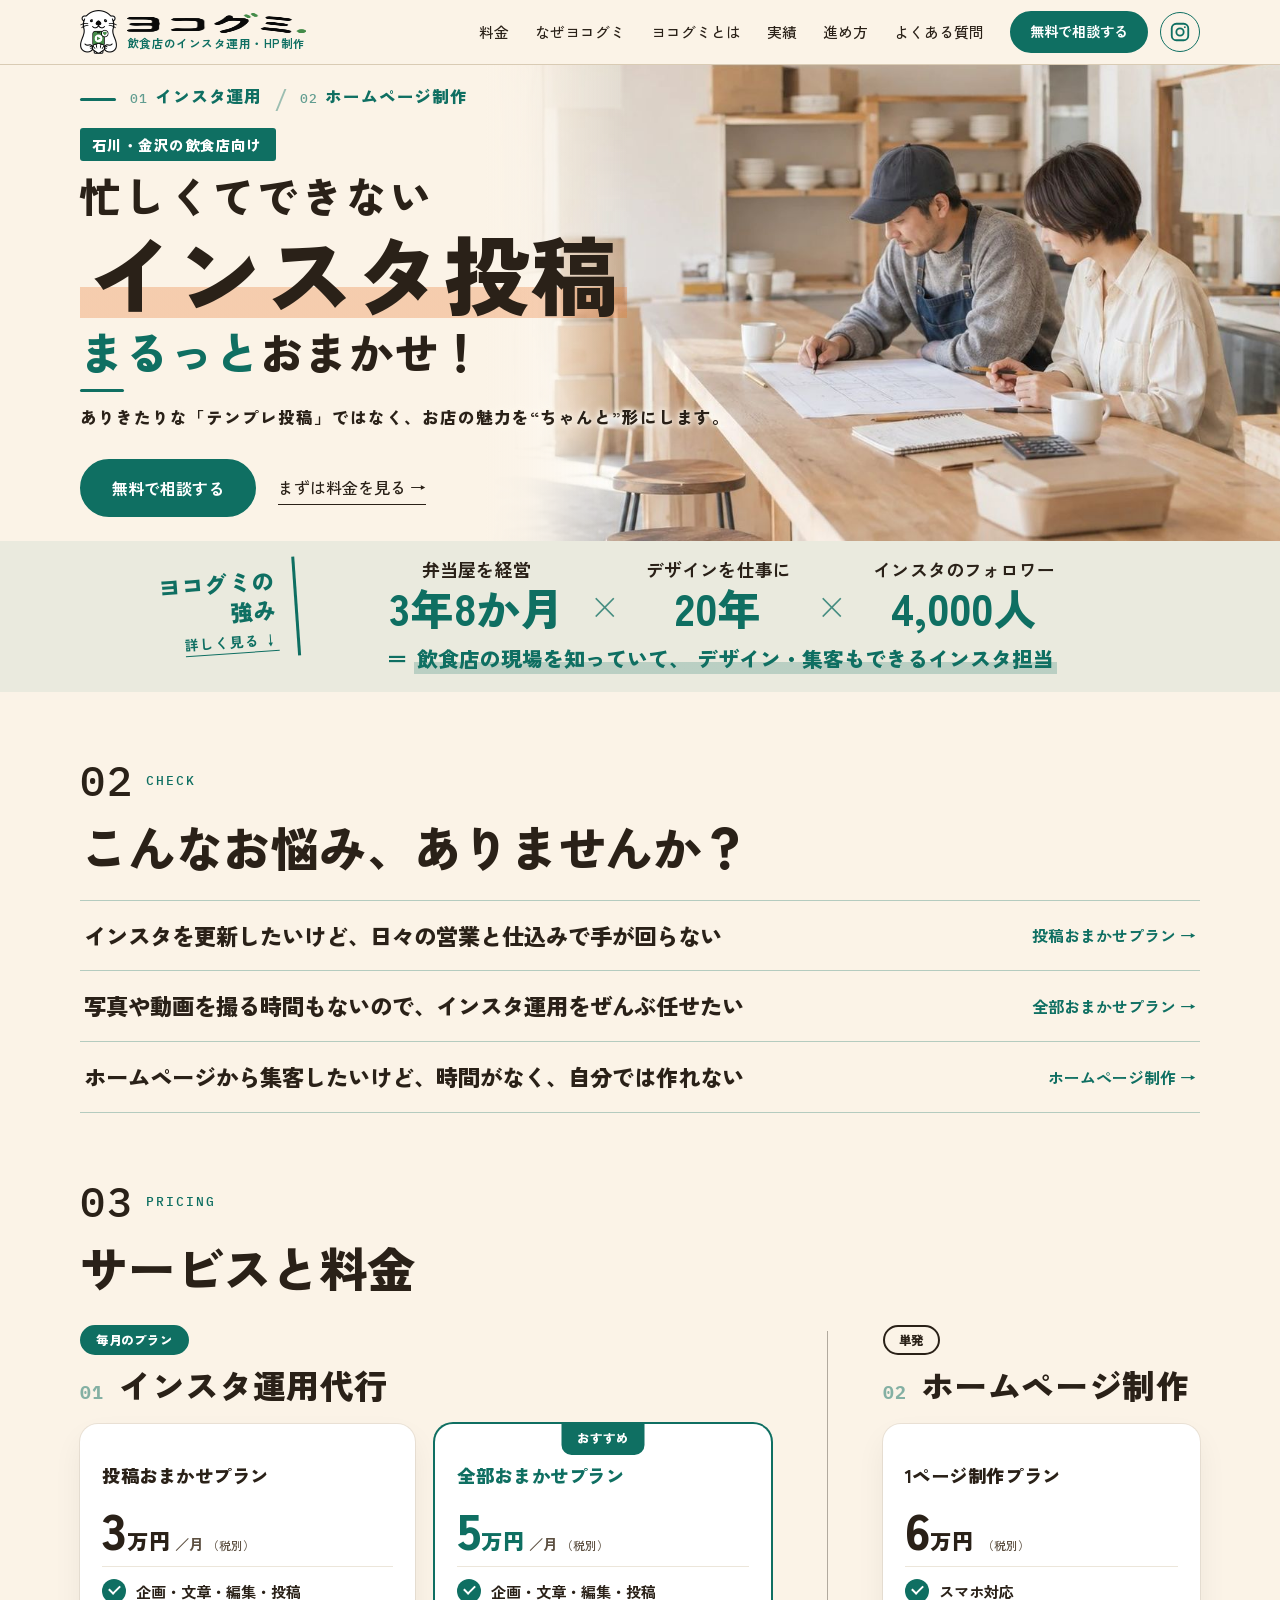
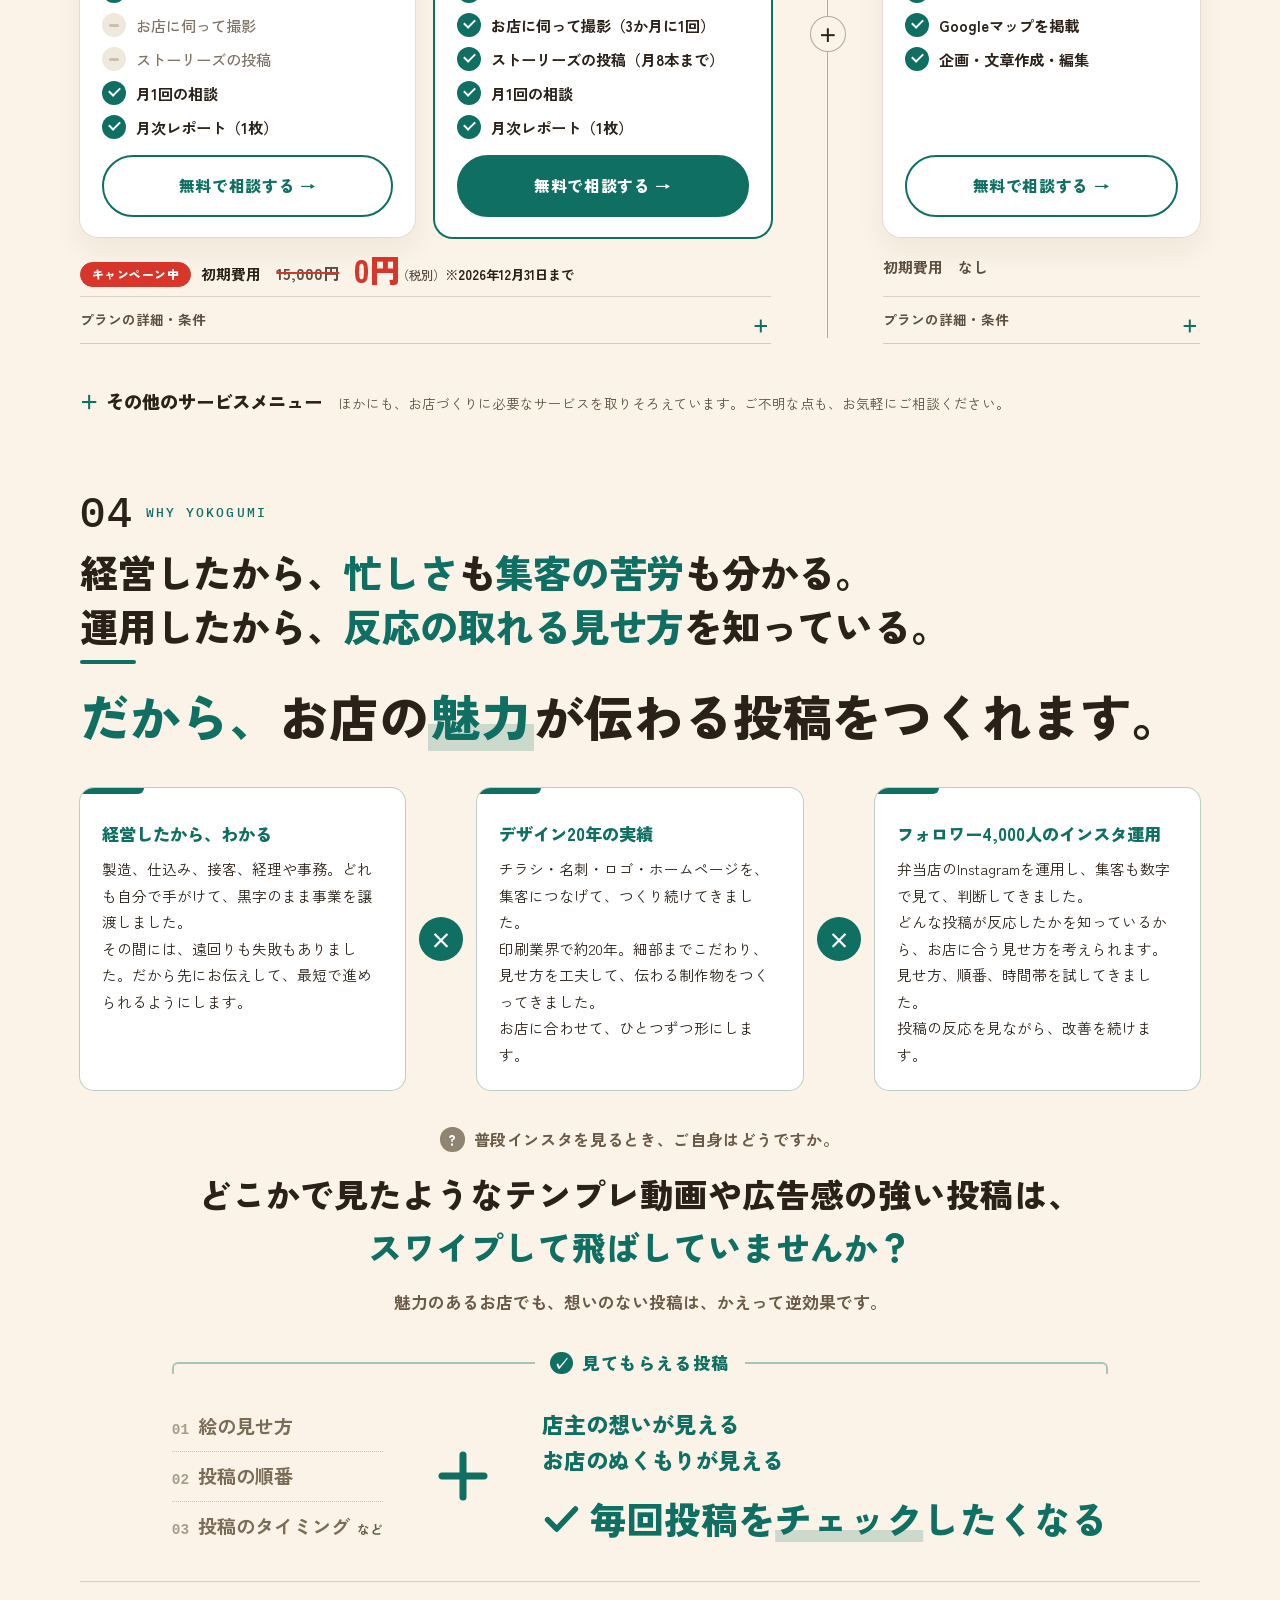
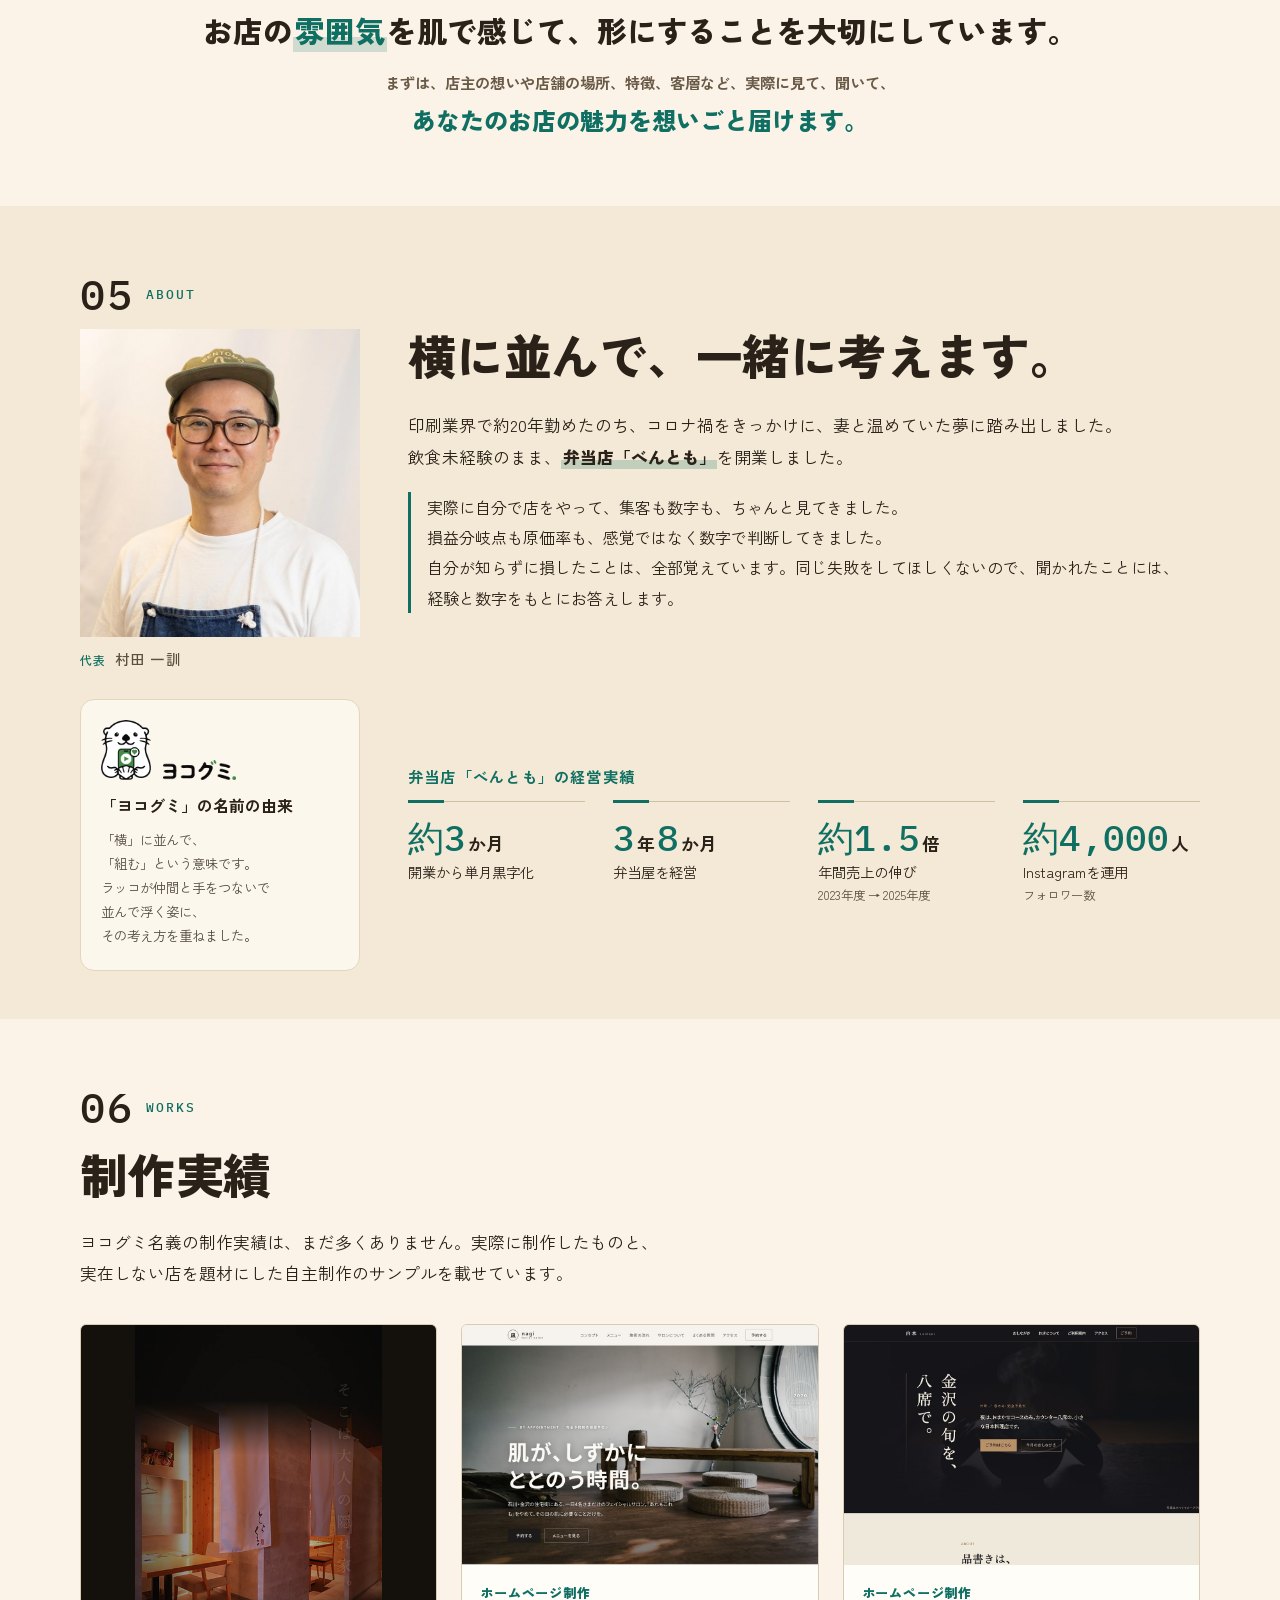
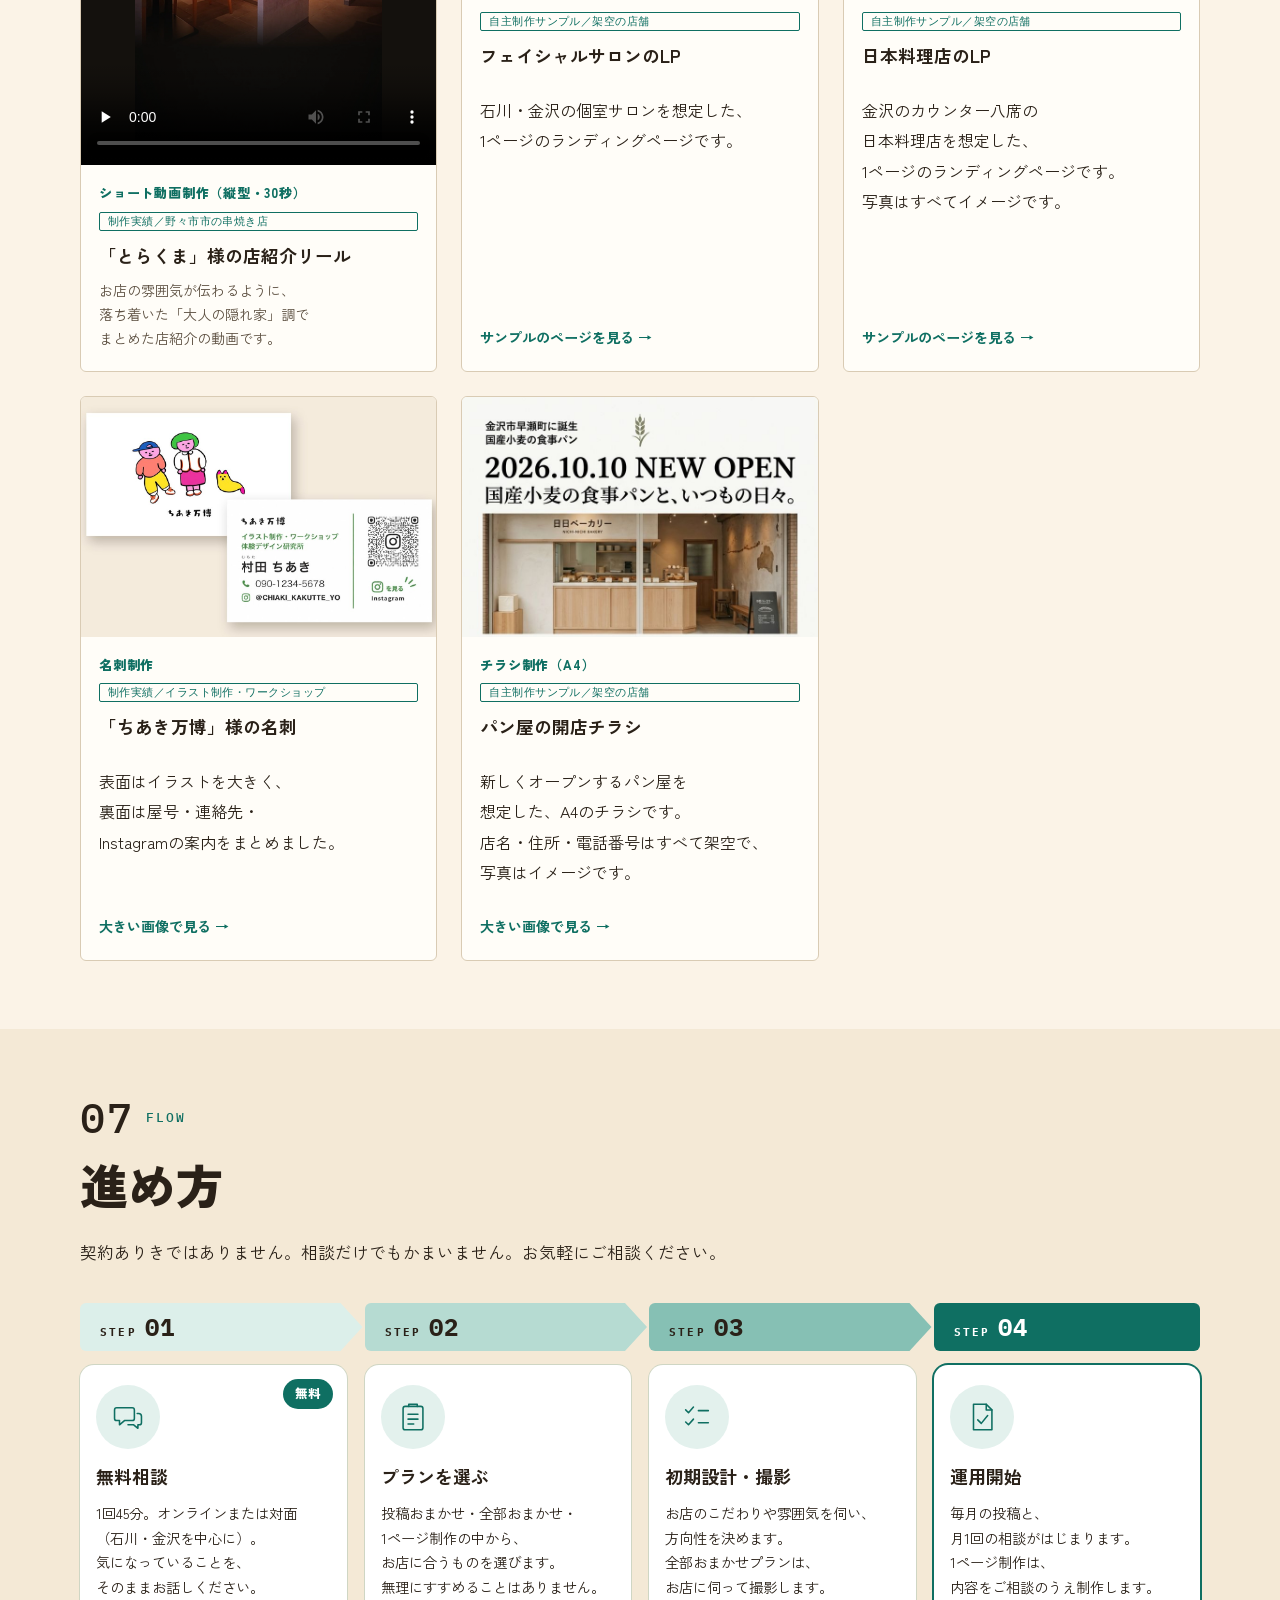
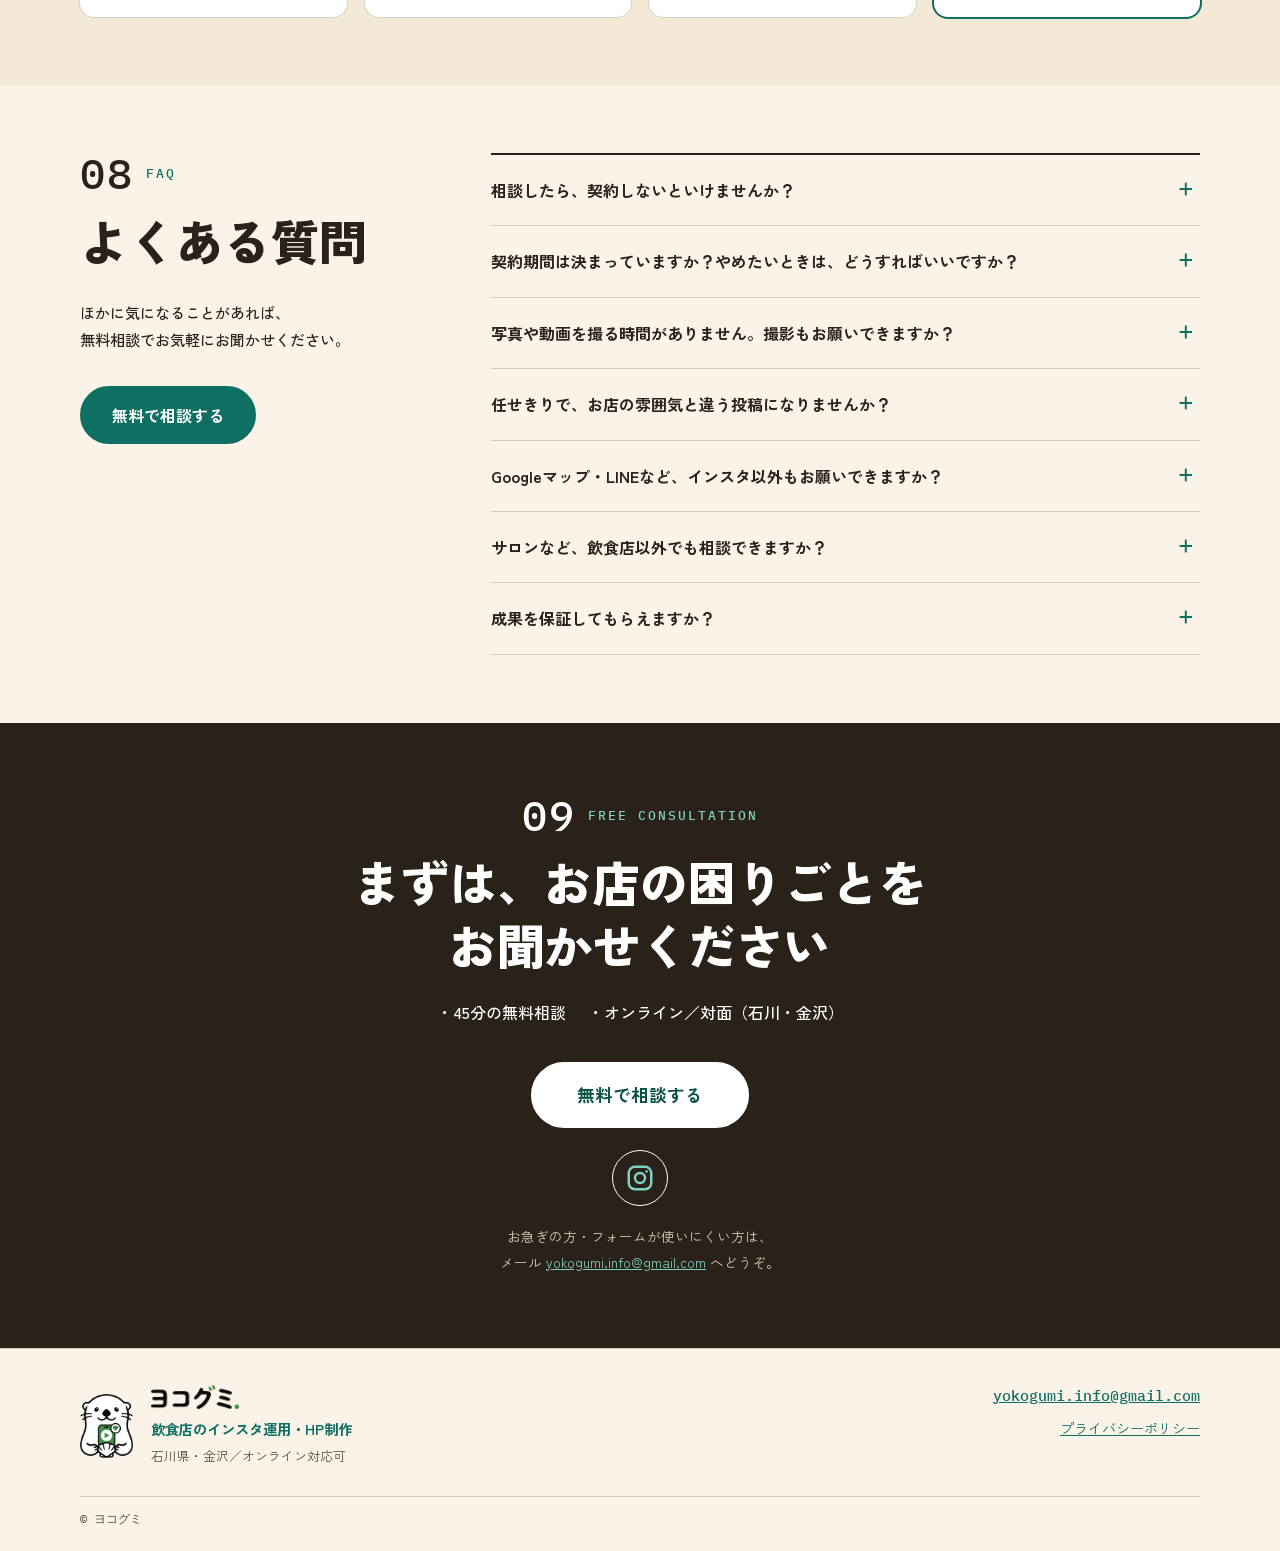
==== commit 9b9744dc: "Add files via upload" ====
--- a/index.html
+++ b/index.html
@@ -18,7 +18,7 @@
 <link rel="preconnect" href="https://fonts.googleapis.com">
 <link rel="preconnect" href="https://fonts.gstatic.com" crossorigin>
 <link rel="stylesheet" href="https://fonts.googleapis.com/css2?family=IBM+Plex+Mono:wght@400;500&family=Zen+Kaku+Gothic+New:wght@400;500;700;900&display=swap">
-<link rel="stylesheet" href="css/style.css?v=20261107S">
+<link rel="stylesheet" href="css/style.css?v=20261109V">
 <script src="js/config.js"></script>
 </head>
 <body>
@@ -290,6 +290,18 @@
     <h2>制作実績</h2>
     <p class="lead"><span class="nb">ヨコグミ名義の制作実績は、</span><span class="nb">まだ多くありません。</span><span class="nb">実際に制作したものと、</span><span class="nb">実在しない店を題材にした</span><span class="nb">自主制作のサンプルを載せています。</span></p>
     <ul class="works reveal">
+      <li class="work work-video">
+        <div class="work-link">
+        <span class="work-badge">動画制作<small>実例</small></span>
+        <video controls playsinline preload="none" poster="assets/video/torakuma-shop-poster.png" width="1080" height="1920" aria-label="串焼き店「とらくま」の店紹介リール動画（30秒）"><source src="assets/video/torakuma-shop.mp4" type="video/mp4"></video>
+          <div class="work-body">
+          <p class="work-kind">ショート動画制作（縦型・30秒）</p>
+          <p class="work-tag">制作実績／野々市市の串焼き店</p>
+          <h3>「とらくま」様の店紹介リール</h3>
+          <p><span class="nb">お店の雰囲気が伝わるように、</span><span class="nb">落ち着いた「大人の隠れ家」調で</span><span class="nb">まとめた店紹介の動画です。</span></p>
+        </div>
+        </div>
+      </li>
       <li class="work">
         <a class="work-link" href="https://santaworks-jp.github.io/nagi/" target="_blank" rel="noopener">
         <span class="work-badge">WEB制作<small>実例</small></span>
@@ -314,6 +326,18 @@
         <span class="work-go">サンプルのページを見る →</span></div>
         </a>
       </li>
+      <li class="work">
+        <a class="work-link" href="assets/img/works/meishi-chiaki-large.jpg" target="_blank" rel="noopener">
+        <span class="work-badge">名刺制作<small>実例</small></span>
+        <img src="assets/img/works/meishi-chiaki.jpg" alt="イラスト制作・ワークショップ「ちあき万博」の名刺。表面はイラスト、裏面は屋号と連絡先" width="1200" height="750" loading="lazy">
+          <div class="work-body">
+          <p class="work-kind">名刺制作</p>
+          <p class="work-tag">制作実績／イラスト制作・ワークショップ</p>
+          <h3>「ちあき万博」様の名刺</h3>
+          <p><span class="nb">表面はイラストを大きく、</span><span class="nb">裏面は屋号・連絡先・</span><span class="nb">Instagramの案内をまとめました。</span></p>
+        <span class="work-go">大きい画像で見る →</span></div>
+        </a>
+      </li>
       <li class="work work-flyer">
         <a class="work-link" href="assets/img/works/flyer-bakery-large.jpg" target="_blank" rel="noopener">
         <span class="work-badge">チラシ制作<small>実例</small></span>
@@ -323,18 +347,6 @@
           <p class="work-tag">自主制作サンプル／架空の店舗</p>
           <h3>パン屋の開店チラシ</h3>
           <p><span class="nb">新しくオープンするパン屋を</span><span class="nb">想定した、A4のチラシです。</span><span class="nb">店名・住所・電話番号はすべて架空で、</span><span class="nb">写真はイメージです。</span></p>
-        <span class="work-go">大きい画像で見る →</span></div>
-        </a>
-      </li>
-      <li class="work">
-        <a class="work-link" href="assets/img/works/meishi-chiaki-large.jpg" target="_blank" rel="noopener">
-        <span class="work-badge">名刺制作<small>実例</small></span>
-        <img src="assets/img/works/meishi-chiaki.jpg" alt="イラスト制作・ワークショップ「ちあき万博」の名刺。表面はイラスト、裏面は屋号と連絡先" width="1200" height="750" loading="lazy">
-          <div class="work-body">
-          <p class="work-kind">名刺制作</p>
-          <p class="work-tag">制作実績／イラスト制作・ワークショップ</p>
-          <h3>「ちあき万博」様の名刺</h3>
-          <p><span class="nb">表面はイラストを大きく、</span><span class="nb">裏面は屋号・連絡先・</span><span class="nb">Instagramの案内をまとめました。</span></p>
         <span class="work-go">大きい画像で見る →</span></div>
         </a>
       </li>
--- a/css/style.css
+++ b/css/style.css
@@ -3007,3 +3007,25 @@
   .why-vs .vs-plusrow .vs-top .vs-yes .vs-txt .vs-causes > span{font-size:1em}
   .why-vs .vs-plusrow .vs-top .vs-yes .vs-txt .vs-causes b{font-size:.92em}
 }
+
+/* 2026-11-07 04 スマホ幅：「？」の丸を、導入文の1行目の先頭（文の左）に置く */
+@media (max-width:760px){
+  .why-vs .vs-head .vs-head-lead{display:block;text-align:center;line-height:1.8}
+  .why-vs .vs-head .vs-head-lead::before{display:inline-block;vertical-align:-.28em;margin-right:.5em}
+  .why-vs .vs-head .vs-head-lead .lead-t{display:inline}
+}
+
+/* 2026-11-07 04 スマホ幅：セオリー3項目の区切り線をなくす */
+@media (max-width:760px){
+  .why-vs .vs-plusrow .vs-theory-list li,
+  .why-vs .vs-plusrow .vs-theory-list li:first-child,
+  .why-vs .vs-plusrow .vs-theory-list li:last-child{border:0;padding:6px 0}
+}
+
+/* 制作実績：縦型動画カード */
+.work-video video{display:block;width:100%;height:auto;max-height:440px;aspect-ratio:9/16;object-fit:contain;background:#14110d}
+@media (max-width:760px){
+  .work-video .work-link{background:var(--paper);border:1px solid rgba(42,33,24,.18);border-radius:8px;position:relative;padding-top:18px;box-shadow:0 8px 22px rgba(42,33,24,.12)}
+  .work-video .work-body{padding:14px 16px 18px}
+  .work-video video{max-height:none;max-width:320px;margin:0 auto}
+}
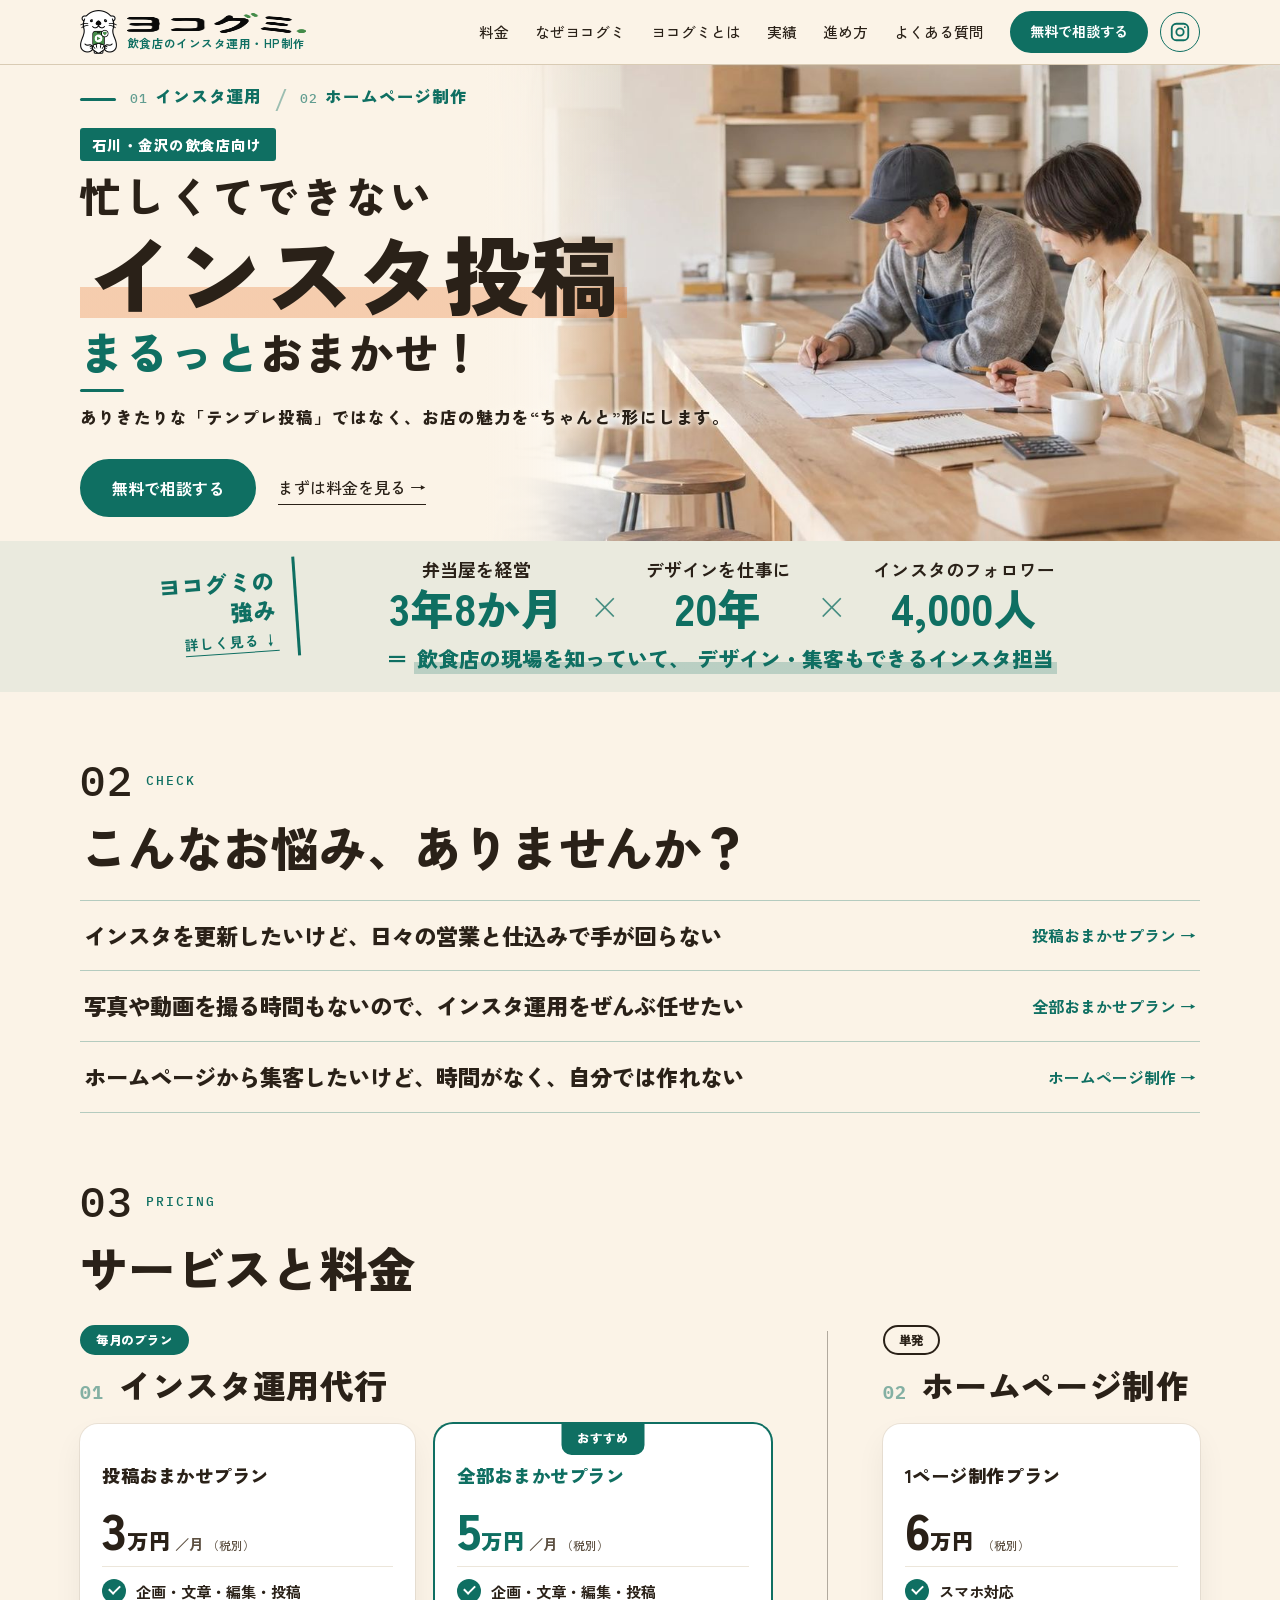
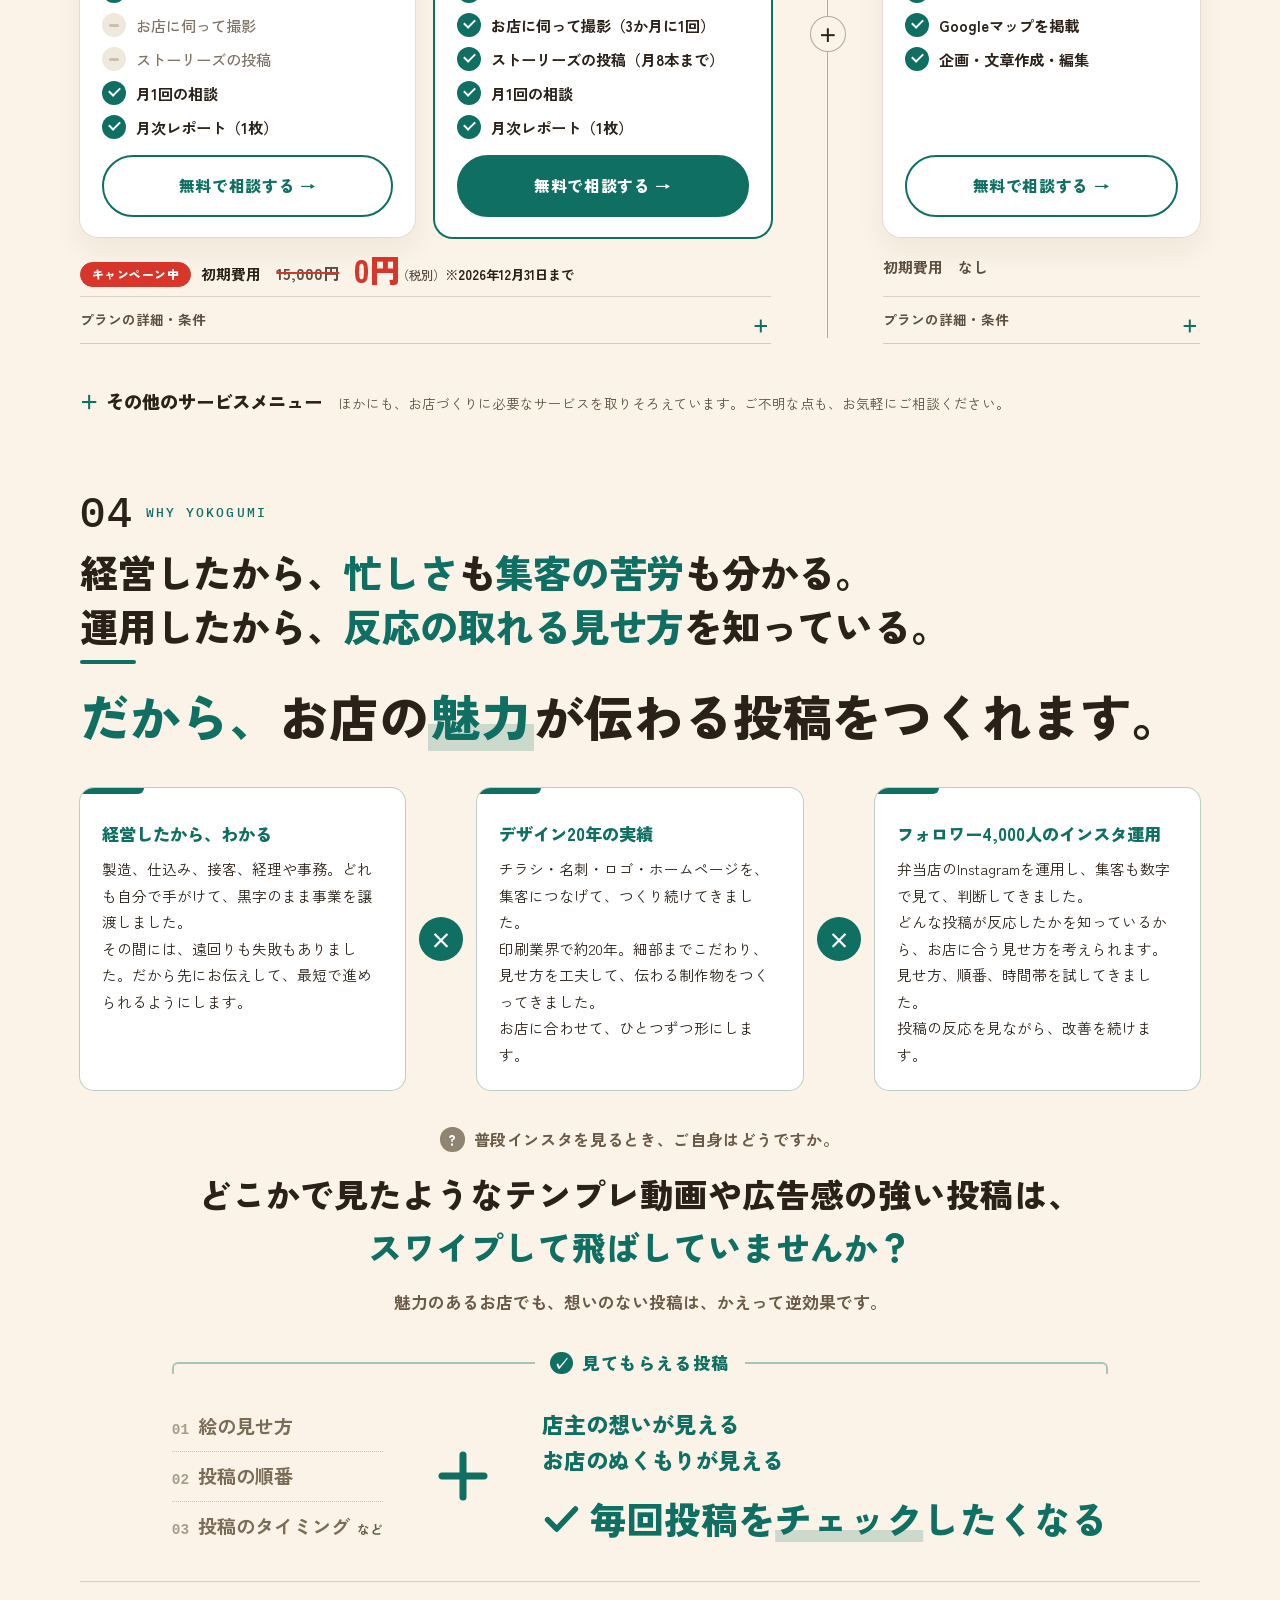
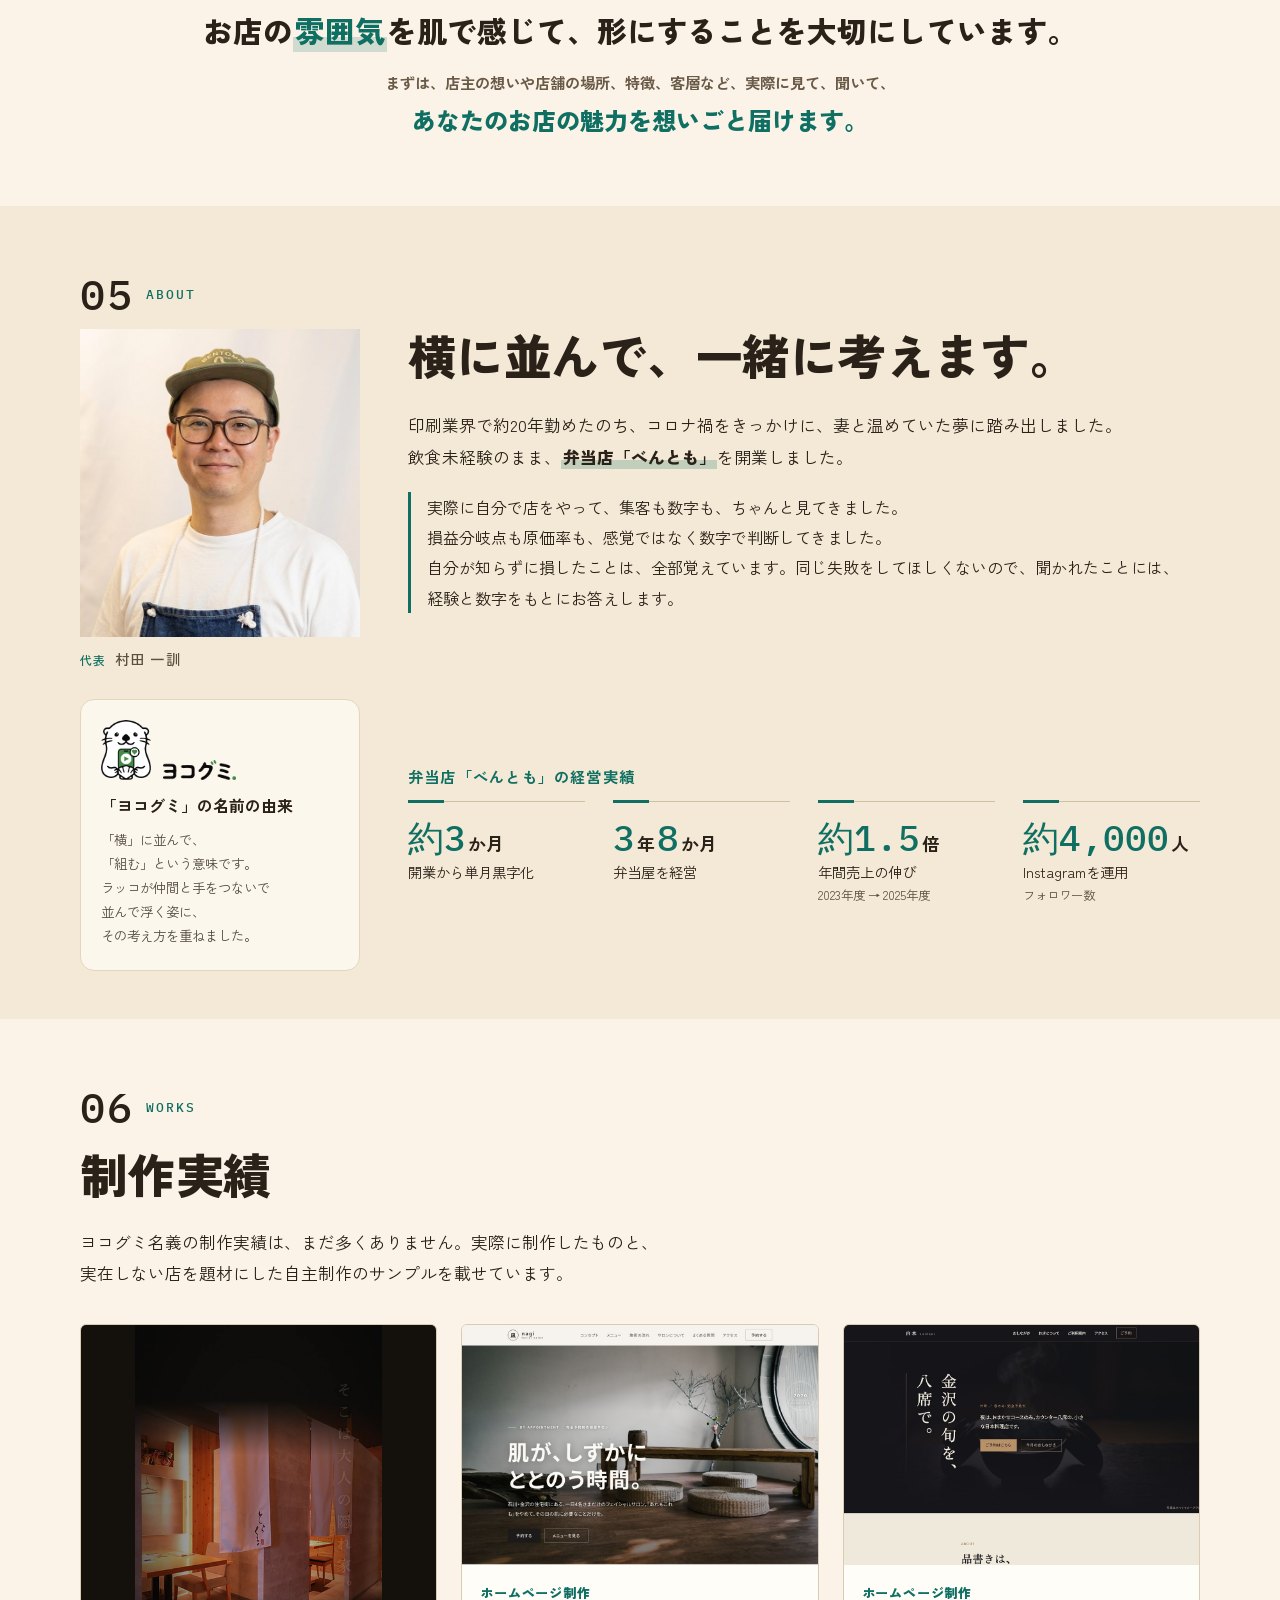
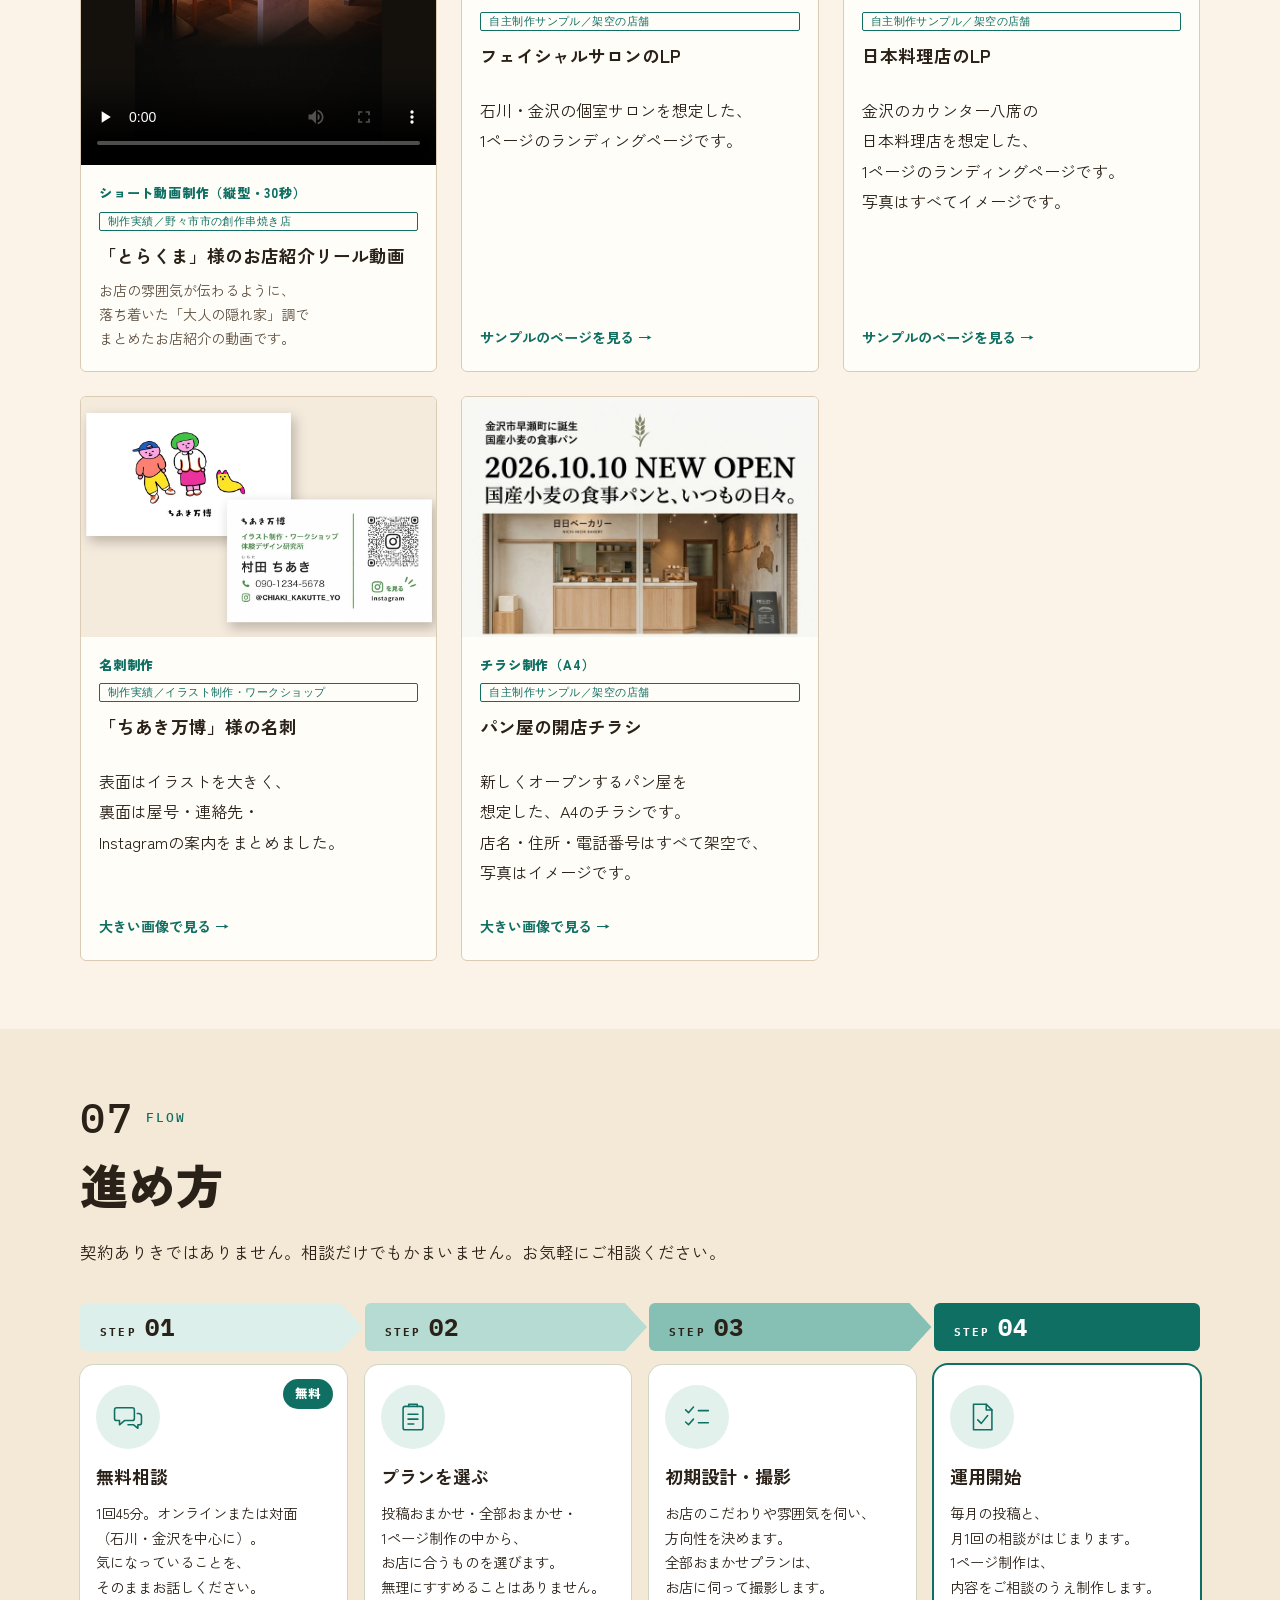
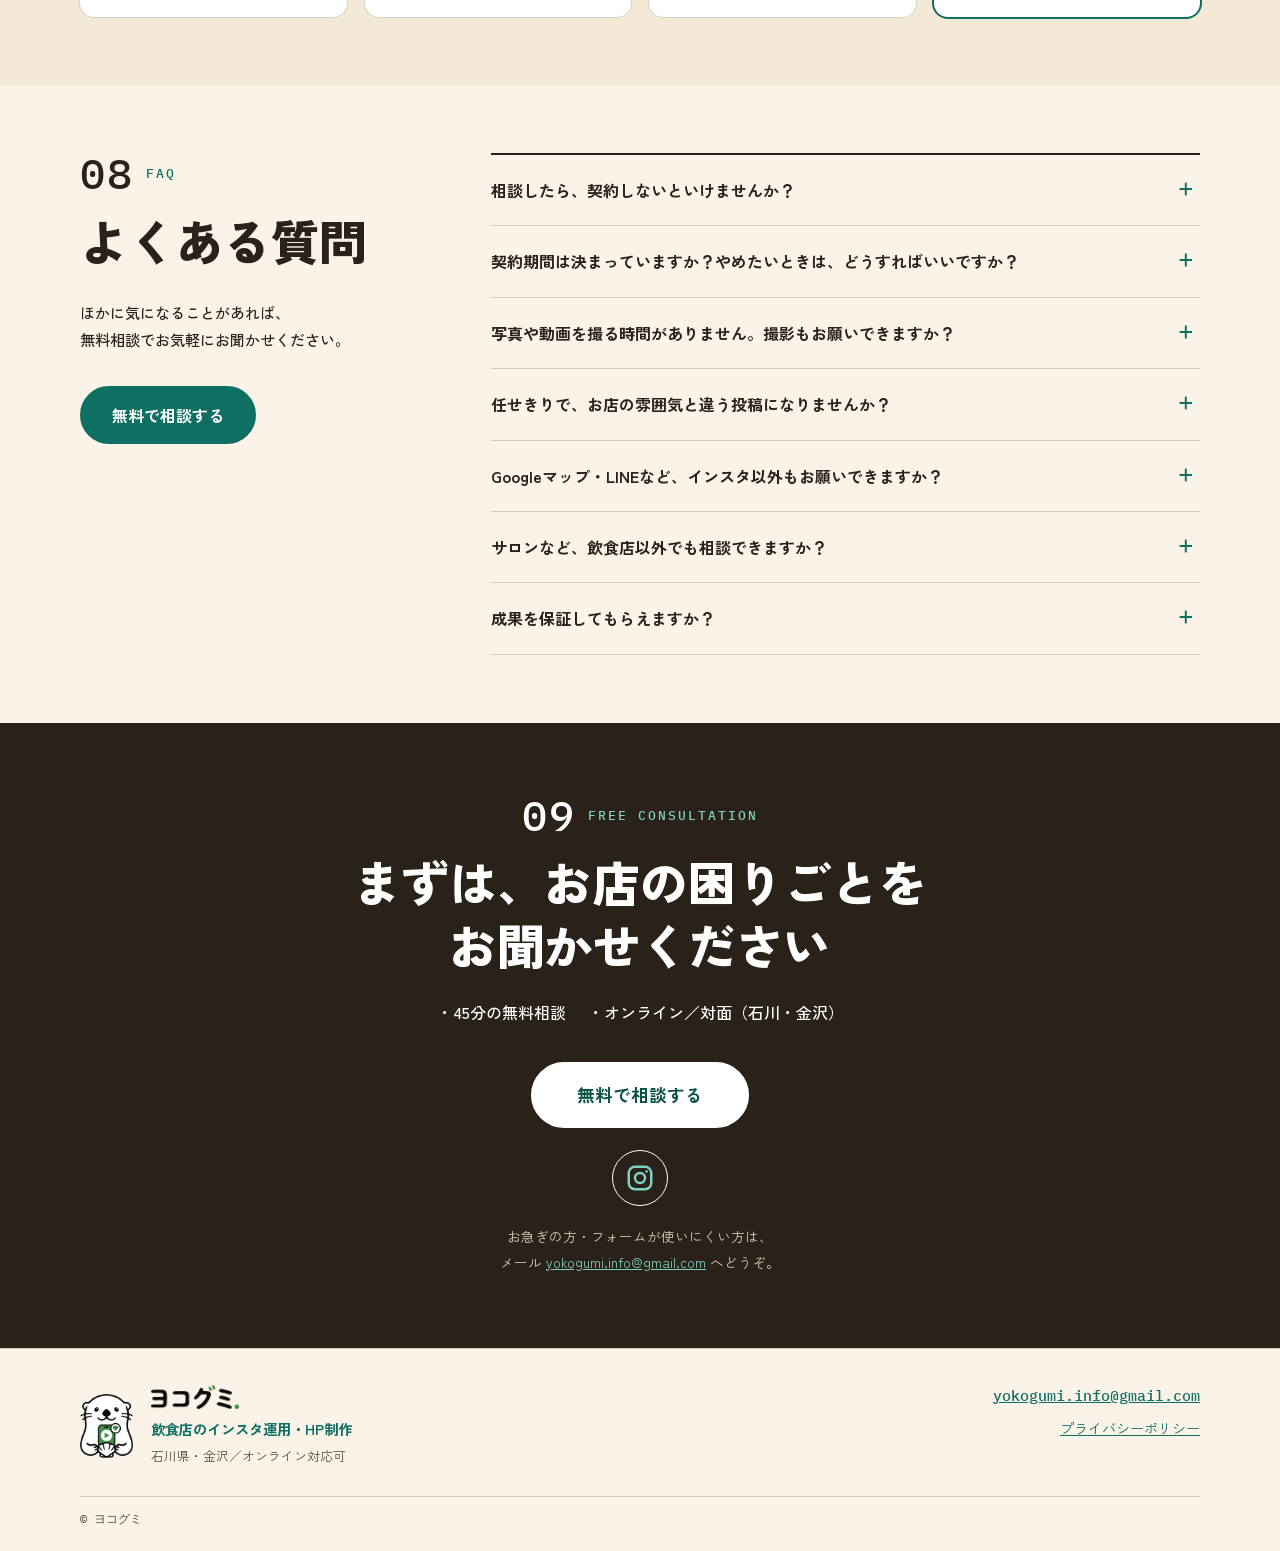
==== commit e0cd9d48: "Add files via upload" ====
--- a/index.html
+++ b/index.html
@@ -18,7 +18,7 @@
 <link rel="preconnect" href="https://fonts.googleapis.com">
 <link rel="preconnect" href="https://fonts.gstatic.com" crossorigin>
 <link rel="stylesheet" href="https://fonts.googleapis.com/css2?family=IBM+Plex+Mono:wght@400;500&family=Zen+Kaku+Gothic+New:wght@400;500;700;900&display=swap">
-<link rel="stylesheet" href="css/style.css?v=20261109V">
+<link rel="stylesheet" href="css/style.css?v=20261109Y">
 <script src="js/config.js"></script>
 </head>
 <body>
@@ -296,9 +296,9 @@
         <video controls playsinline preload="none" poster="assets/video/torakuma-shop-poster.png" width="1080" height="1920" aria-label="串焼き店「とらくま」の店紹介リール動画（30秒）"><source src="assets/video/torakuma-shop.mp4" type="video/mp4"></video>
           <div class="work-body">
           <p class="work-kind">ショート動画制作（縦型・30秒）</p>
-          <p class="work-tag">制作実績／野々市市の串焼き店</p>
-          <h3>「とらくま」様の店紹介リール</h3>
-          <p><span class="nb">お店の雰囲気が伝わるように、</span><span class="nb">落ち着いた「大人の隠れ家」調で</span><span class="nb">まとめた店紹介の動画です。</span></p>
+          <p class="work-tag">制作実績／野々市市の創作串焼き店</p>
+          <h3>「とらくま」様のお店紹介リール動画</h3>
+          <p><span class="nb">お店の雰囲気が伝わるように、</span><span class="nb">落ち着いた「大人の隠れ家」調で</span><span class="nb">まとめたお店紹介の動画です。</span></p>
         </div>
         </div>
       </li>
--- a/css/style.css
+++ b/css/style.css
@@ -3029,3 +3029,15 @@
   .work-video .work-body{padding:14px 16px 18px}
   .work-video video{max-height:none;max-width:320px;margin:0 auto}
 }
+
+/* 04 スマホ：タイトルを大きく目立たせる */
+@media (max-width:760px){
+  #why h2.why-h{font-size:1.75rem;line-height:1.5}
+  #why .why-h .ln:nth-child(-n+2){font-size:.85em}
+  #why .why-h .ln-end::before{width:72px;height:5px}
+}
+
+/* トップ スマホ：メインタイトルを画面幅いっぱいまで大きく */
+@media (max-width:760px){
+  .hero h1{font-size:min(calc((100vw - 40px) / 8.6), 2.9rem)}
+}
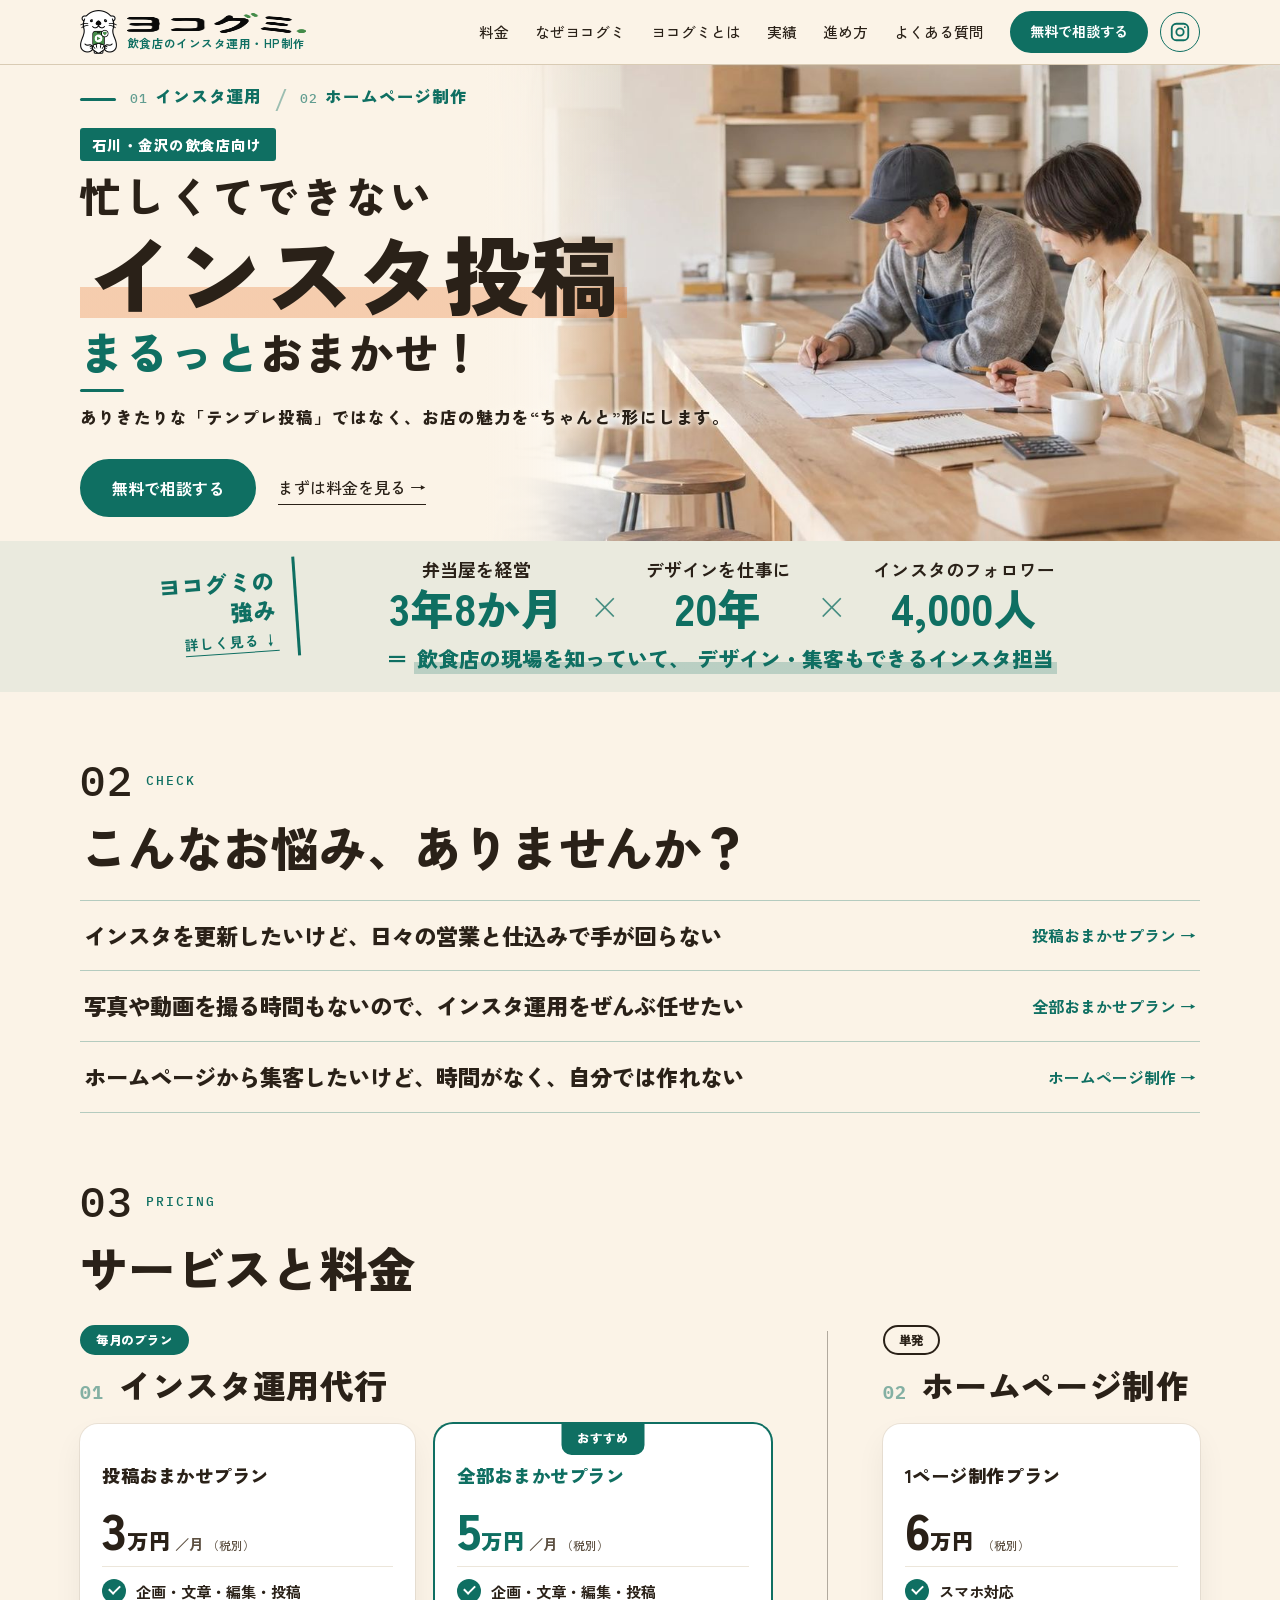
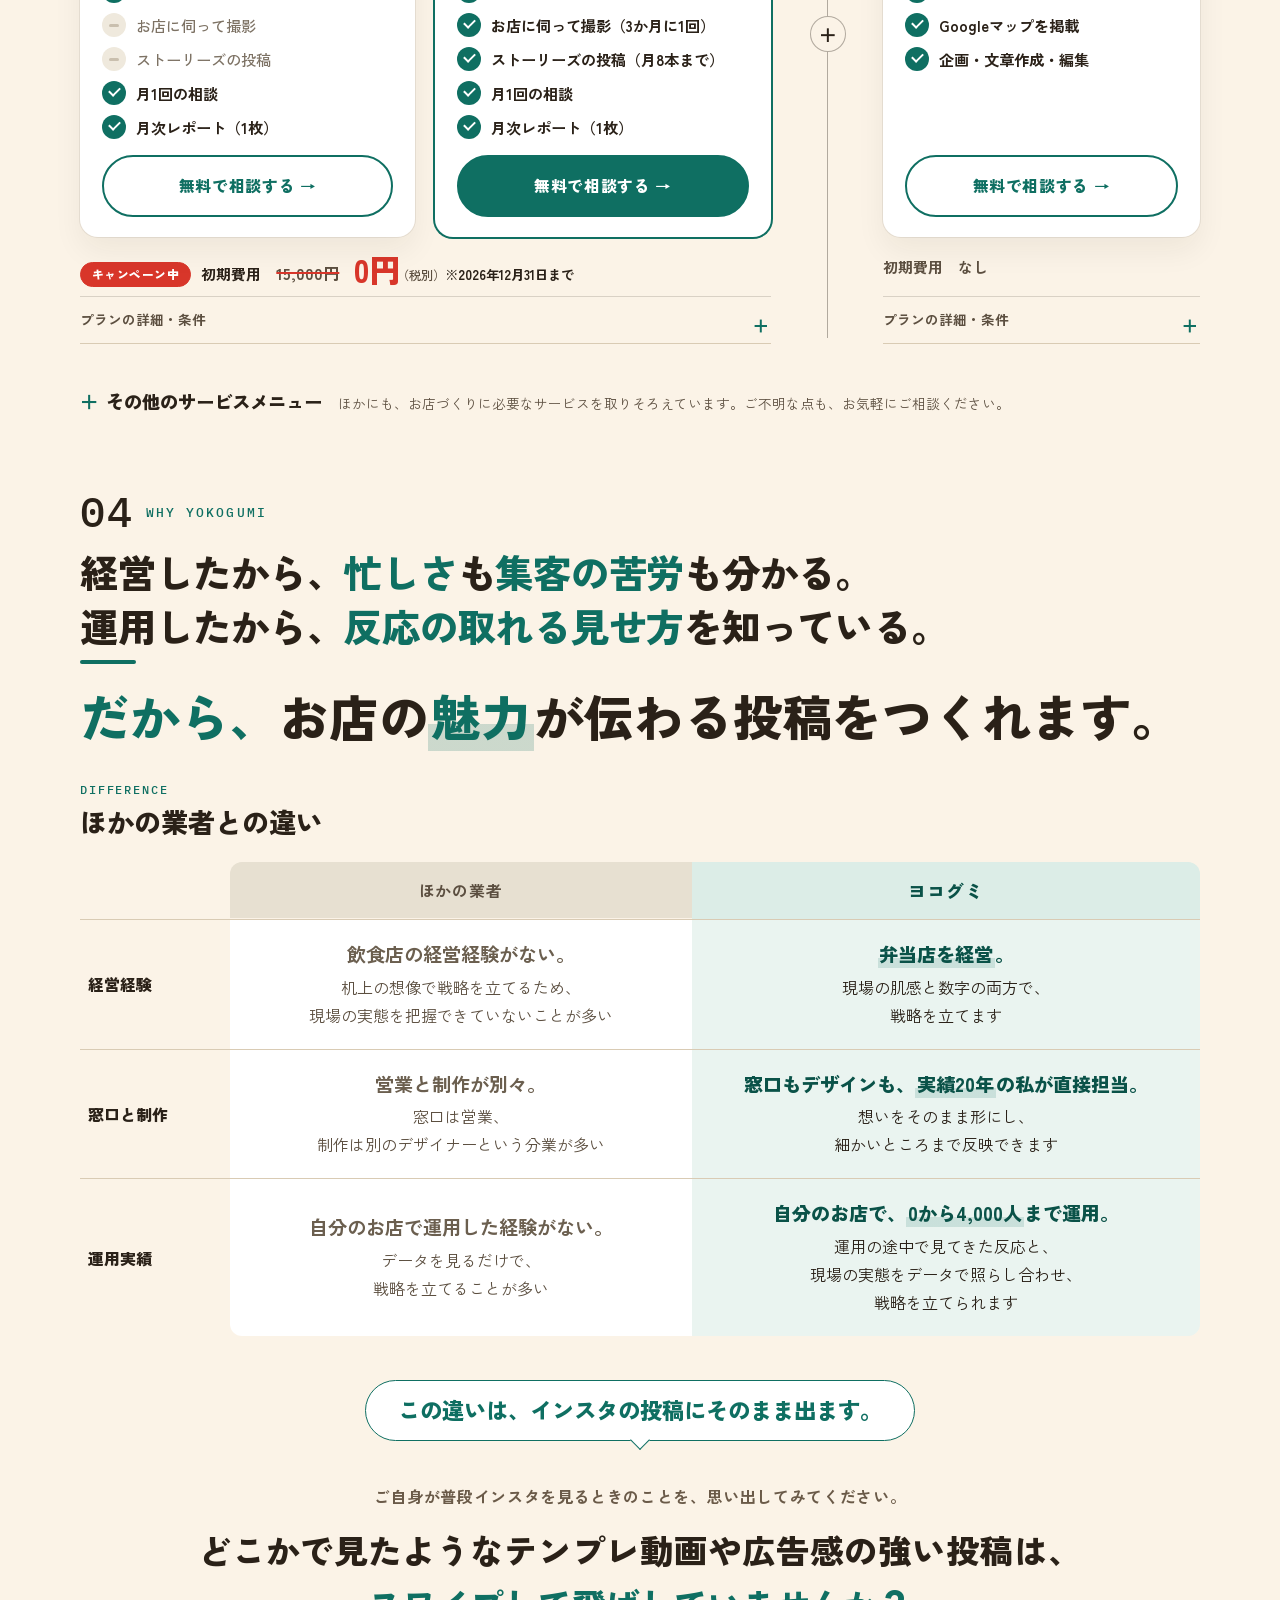
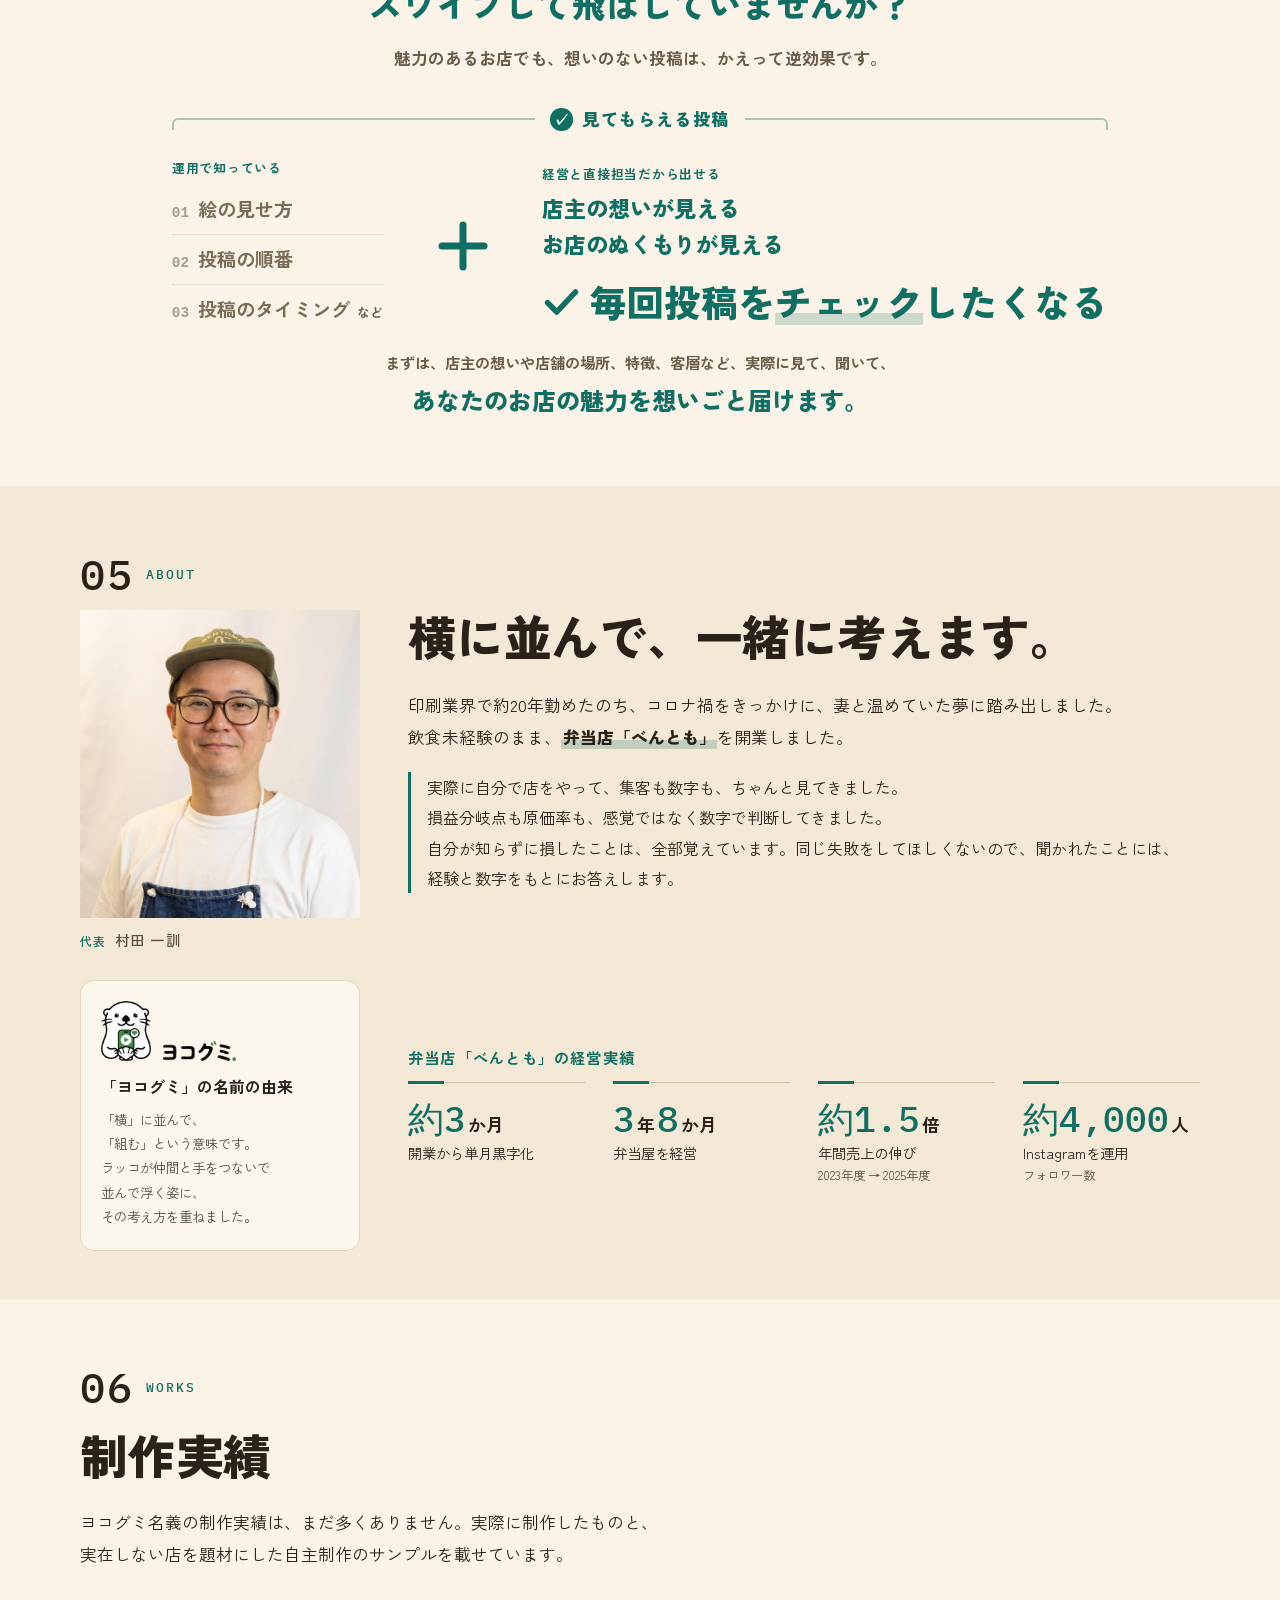
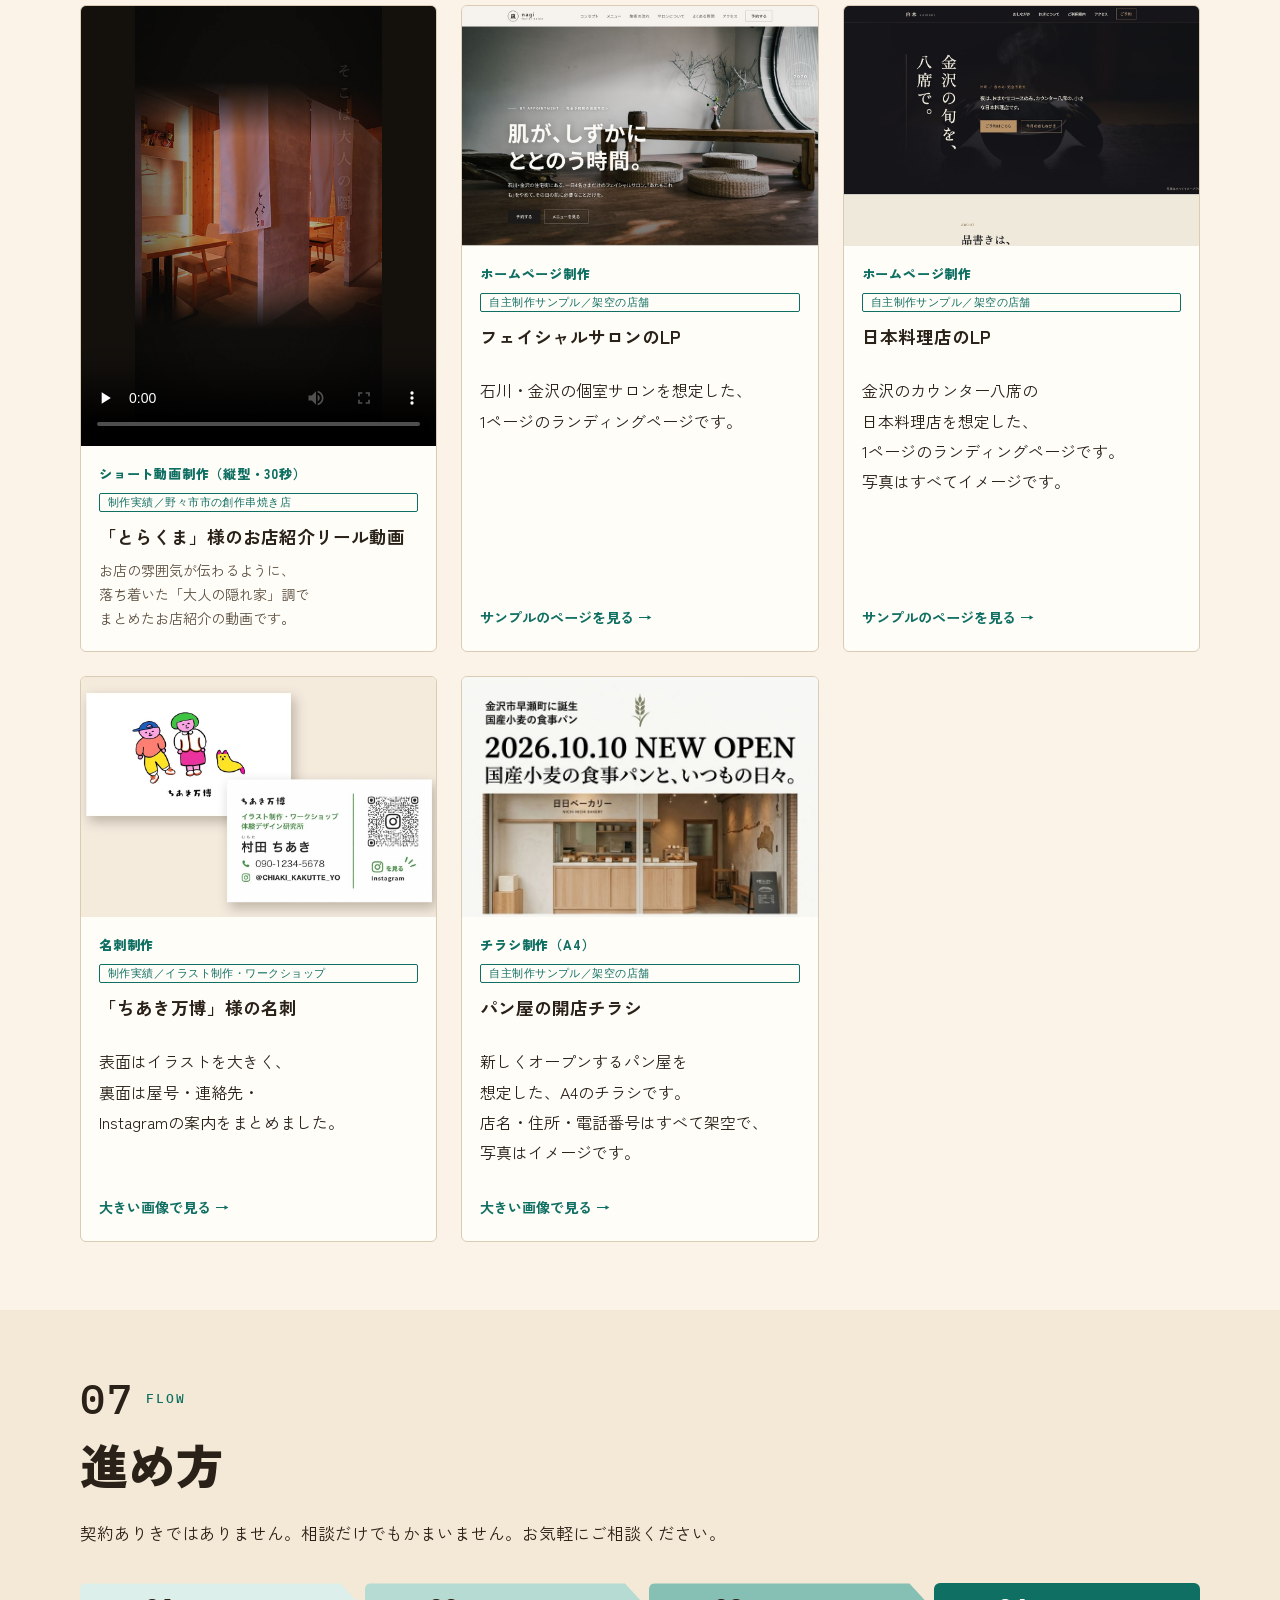
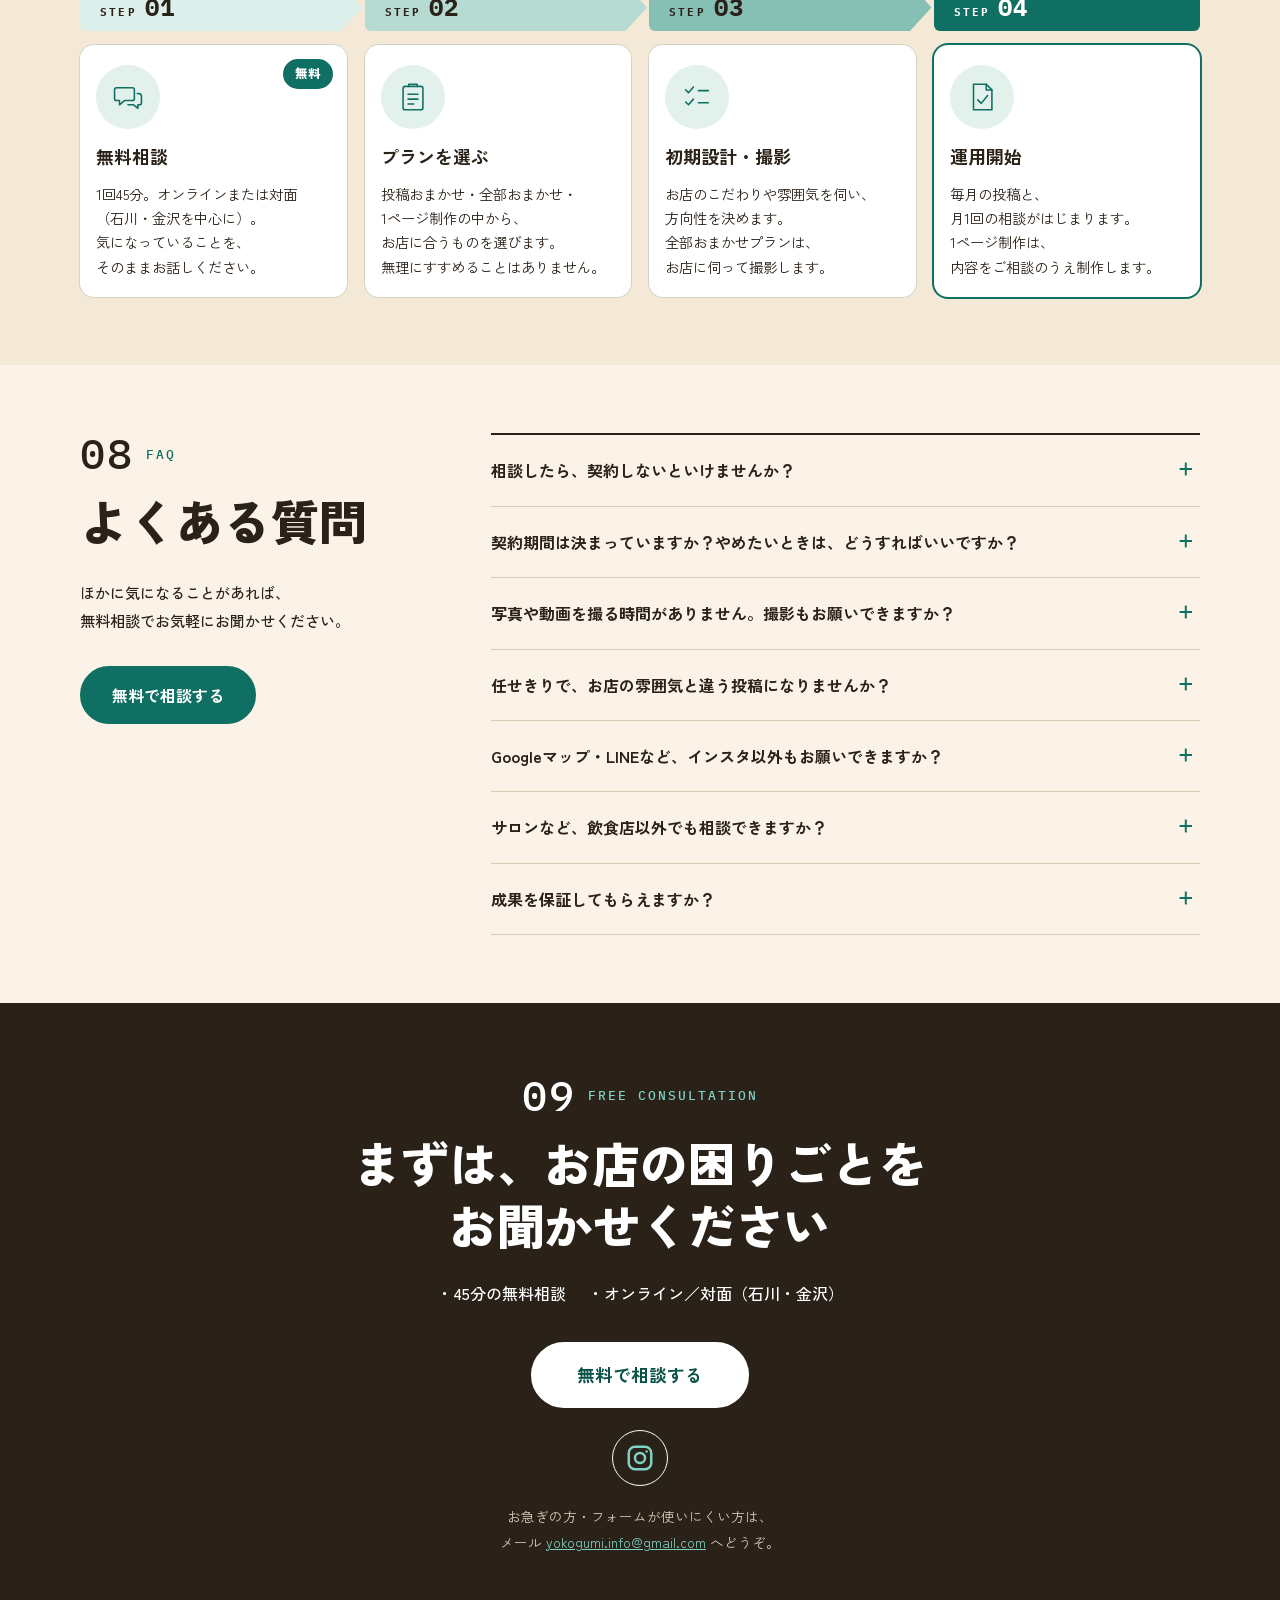
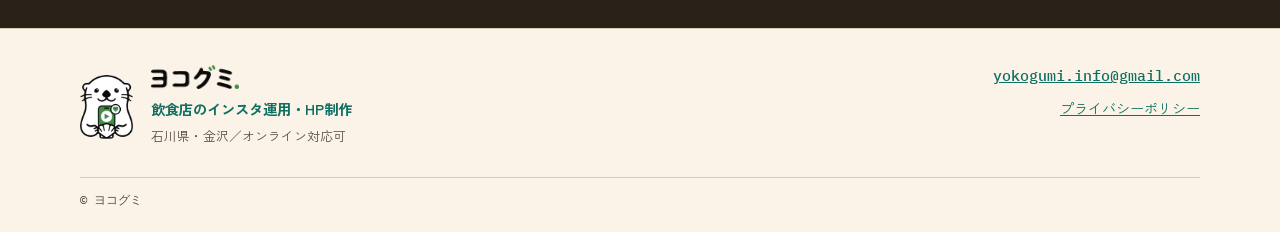
==== commit 8899151a: "Add files via upload" ====
--- a/index.html
+++ b/index.html
@@ -18,7 +18,7 @@
 <link rel="preconnect" href="https://fonts.googleapis.com">
 <link rel="preconnect" href="https://fonts.gstatic.com" crossorigin>
 <link rel="stylesheet" href="https://fonts.googleapis.com/css2?family=IBM+Plex+Mono:wght@400;500&family=Zen+Kaku+Gothic+New:wght@400;500;700;900&display=swap">
-<link rel="stylesheet" href="css/style.css?v=20261109Y">
+<link rel="stylesheet" href="css/style.css?v=20261112A">
 <script src="js/config.js"></script>
 </head>
 <body>
@@ -196,26 +196,36 @@
 <section class="sec" id="why">
   <div class="wrap">
     <p class="sec-label"><span>04</span> WHY YOKOGUMI</p>
-    <h2 class="why-h"><span class="ln">経営したから、<em>忙しさ</em>も<em>集客の苦労</em>も分かる。</span><span class="ln">運用したから、<em>反応の取れる見せ方</em>を知っている。</span><span class="ln ln-end"><b class="dakara">だから、</b>お店の<em>魅力</em>が伝わる投稿をつくれます。</span></h2>
-    <div class="wh">
-      <div class="wh-item">
-        <p class="wh-tag">経営したから、わかる</p>
-        <p class="wh-txt">製造、仕込み、接客、経理や事務。どれも自分で手がけて、黒字のまま事業を譲渡しました。<br>その間には、遠回りも失敗もありました。だから先にお伝えして、最短で進められるようにします。</p>
-      </div>
-      <span class="wh-x" aria-hidden="true">×</span>
-      <div class="wh-item">
-        <p class="wh-tag">デザイン20年の実績</p>
-        <p class="wh-txt">チラシ・名刺・ロゴ・ホームページを、<span class="nb">集客につなげて、</span>つくり続けてきました。<br>印刷業界で約20年。細部までこだわり、見せ方を工夫して、伝わる制作物をつくってきました。<br>お店に合わせて、ひとつずつ形にします。</p>
-      </div>
-      <span class="wh-x" aria-hidden="true">×</span>
-      <div class="wh-item">
-        <p class="wh-tag">フォロワー4,000人のインスタ運用</p>
-        <p class="wh-txt">弁当店のInstagramを運用し、集客も数字で見て、判断してきました。<br>どんな投稿が反応したかを知っているから、お店に合う見せ方を考えられます。<br>見せ方、順番、時間帯を試してきました。<br>投稿の反応を見ながら、改善を続けます。</p>
-      </div>
+    <h2 class="why-h"><span class="ln">経営したから、<em>忙しさ</em>も<br class="sp-br"><em>集客の苦労</em>も分かる。</span><span class="ln">運用したから、<em>反応の取れる</em><br class="sp-br"><em>見せ方</em>を知っている。</span><span class="ln ln-end"><b class="dakara">だから、</b>お店の<em>魅力</em>が<br class="sp-br">伝わる投稿をつくれます。</span></h2>
+    <h3 class="cmp-title"><span class="cmp-title-en mono">DIFFERENCE</span>ほかの業者との違い</h3>
+    <div class="cmp">
+      <div class="cmp-head" aria-hidden="true"><span class="cmp-h-key"></span><span class="cmp-h-other">ほかの業者</span><span class="cmp-h-me">ヨコグミ</span></div>
+      <div class="cmp-row">
+        <p class="cmp-key">経営経験</p>
+        <p class="cmp-other"><span class="cmp-lbl">ほかの業者</span><b><span class="cl">飲食店の経営経験がない。</span></b><span class="cl">机上の想像で戦略を立てるため、</span><span class="cl"><span class="cl2">現場の実態を</span><span class="cl2">把握できていないことが多い</span></span></p>
+        <span class="cmp-arrow" aria-hidden="true">→</span>
+        <p class="cmp-me"><span class="cmp-lbl">ヨコグミ</span><b><span class="cl"><span class="mk">弁当店を経営</span>。</span></b><span class="cl">現場の肌感と数字の両方で、</span><span class="cl">戦略を立てます</span></p>
+      </div>
+      <div class="cmp-row">
+        <p class="cmp-key">窓口と制作</p>
+        <p class="cmp-other"><span class="cmp-lbl">ほかの業者</span><b><span class="cl">営業と制作が別々。</span></b><span class="cl">窓口は営業、</span><span class="cl">制作は別のデザイナーという分業が多い</span></p>
+        <span class="cmp-arrow" aria-hidden="true">→</span>
+        <p class="cmp-me"><span class="cmp-lbl">ヨコグミ</span><b><span class="cl">窓口もデザインも、</span><span class="cl"><span class="mk">実績20年</span>の私が直接担当。</span></b><span class="cl">想いをそのまま形にし、</span><span class="cl">細かいところまで反映できます</span></p>
+      </div>
+      <div class="cmp-row">
+        <p class="cmp-key">運用実績</p>
+        <p class="cmp-other"><span class="cmp-lbl">ほかの業者</span><b><span class="cl">自分のお店で運用した経験がない。</span></b><span class="cl">データを見るだけで、</span><span class="cl">戦略を立てることが多い</span></p>
+        <span class="cmp-arrow" aria-hidden="true">→</span>
+        <p class="cmp-me"><span class="cmp-lbl">ヨコグミ</span><b><span class="cl">自分のお店で、</span><span class="cl"><span class="mk">0から4,000人</span>まで運用。</span></b><span class="cl">運用の途中で見てきた反応と、</span><span class="cl">現場の実態をデータで照らし合わせ、</span><span class="cl">戦略を立てられます</span></p>
+      </div>
+    </div>
+    <div class="brg">
+      <p class="brg-line"><span class="brg-t"><span class="nb">この違いは、</span><span class="nb">インスタの投稿にそのまま出ます。</span></span></p>
+      <span class="brg-ar" aria-hidden="true"></span>
     </div>
     <div class="why-vs">
      <div class="vs-head">
-      <p class="vs-head-lead"><span class="lead-t"><span class="nb">普段インスタを見るとき、</span><span class="nb">ご自身はどうですか。</span></span></p>
+      <p class="vs-head-lead"><span class="lead-t"><span class="nb">ご自身が普段インスタを見るときのことを、</span><span class="nb">思い出してみてください。</span></span></p>
       <p class="vs-head-q"><span class="nb">どこかで見たような</span><br class="mbr"><span class="nb">テンプレ動画や広告感の強い投稿は、</span><br><em class="nb">スワイプして飛ばしていませんか？</em></p>
       <p class="vs-head-sub"><span class="nb">魅力のあるお店でも、</span><span class="nb">想いのない投稿は、かえって逆効果です。</span></p>
      </div>
@@ -223,6 +233,7 @@
      <p class="vs-cap vs-cap-all"><span class="cap-line cap-l" aria-hidden="true"></span><span class="cap-text">見てもらえる投稿</span><span class="cap-line cap-r" aria-hidden="true"></span></p>
      <div class="vs-two vs-plusrow">
       <div class="vs-theory">
+        <p class="vs-lab">運用で知っている</p>
         <ol class="vs-theory-list">
           <li><span>01</span>絵の見せ方</li>
           <li><span>02</span>投稿の順番</li>
@@ -232,12 +243,12 @@
       <span class="vs-plus" aria-hidden="true"><svg viewBox="0 0 48 48" width="56" height="56" fill="none" stroke="#0f6f62" stroke-width="6" stroke-linecap="round"><path d="M6 24h36"/><path d="M24 6v36"/></svg></span>
       <div class="vs-top">
         <div class="vs-yes">
+          <p class="vs-lab">経営と直接担当だから出せる</p>
           <p class="vs-txt"><span class="vs-causes"><span><b>店主の想いが見える</b></span><span><b>お店のぬくもりが見える</b></span></span><span class="vs-then" aria-hidden="true"></span><span class="vs-result"><b>毎回投稿を<em>チェック</em>したくなる</b></span></p>
         </div>
       </div>
      </div>
      </div>
-      <p class="vs-core"><span class="nb">お店の<em>雰囲気</em>を肌で感じて、</span><span class="nb">形にすることを大切にしています。</span></p>
       <p class="vs-sub">まずは、店主の想いや店舗の場所、特徴、客層など、実際に見て、聞いて、</p>
       <p class="vs-end"><span class="nb">あなたのお店の魅力を</span><span class="nb">想いごと届けます。</span></p>
     </div>
--- a/css/style.css
+++ b/css/style.css
@@ -3032,12 +3032,318 @@
 
 /* 04 スマホ：タイトルを大きく目立たせる */
 @media (max-width:760px){
-  #why h2.why-h{font-size:1.75rem;line-height:1.5}
+  #why h2.why-h{font-size:min(1.75rem,calc((100vw - 40px) / 12.6));line-height:1.5}
   #why .why-h .ln:nth-child(-n+2){font-size:.85em}
-  #why .why-h .ln-end::before{width:72px;height:5px}
+  #why .why-h .ln-end::before{width:72px;height:3px}
 }
 
 /* トップ スマホ：メインタイトルを画面幅いっぱいまで大きく */
 @media (max-width:760px){
   .hero h1{font-size:min(calc((100vw - 40px) / 8.6), 2.9rem)}
 }
+
+/* 04 スマホ：タイトルの改行位置 */
+.sp-br{display:none}
+@media (max-width:760px){.sp-br{display:inline}}
+
+/* 04 比較表 (2026-11-12) */
+.cmp{margin:26px 0 0;border-top:2px solid var(--ink)}
+.cmp-head{display:grid;grid-template-columns:150px minmax(0,1fr) minmax(0,1.25fr);gap:0 22px;padding:10px 0;font:700 .85rem var(--sans);letter-spacing:.08em}
+.cmp-h-other{color:#8a7d6b}
+.cmp-h-me{color:var(--green)}
+.cmp-row{display:grid;grid-template-columns:150px minmax(0,1fr) minmax(0,1.25fr);gap:0 22px;align-items:stretch;padding:0;border-top:1px solid var(--line);margin:0}
+.cmp-row p{margin:0}
+.cmp-key{padding:20px 0;font-weight:900;font-size:1.05rem;color:var(--ink)}
+.cmp-key .mono{display:block;font-size:.8rem;color:var(--green);margin-bottom:2px}
+.cmp-other{padding:20px 4px;font-size:.93rem;line-height:1.8;color:#8a7d6b}
+.cmp-me{padding:20px 22px;font-size:.98rem;line-height:1.8;color:var(--ink);background:#fff;border-left:4px solid var(--green);box-shadow:0 0 0 1px rgba(42,33,24,.08)}
+.cmp-me b{display:block;font-size:1.08rem;font-weight:900;color:var(--green);margin-bottom:2px}
+.cmp-lbl{display:none}
+@media (max-width:760px){
+  .cmp-head{display:none}
+  .cmp-row{grid-template-columns:1fr;gap:0;padding:16px 0}
+  .cmp-key{padding:0 0 8px;display:flex;gap:10px;align-items:baseline}
+  .cmp-key .mono{display:inline;margin:0}
+  .cmp-other{padding:10px 12px;background:rgba(42,33,24,.04);border-radius:8px 8px 0 0}
+  .cmp-me{padding:14px 14px;border-radius:0 0 8px 8px}
+  .cmp-lbl{display:block;font:700 .72rem var(--sans);letter-spacing:.08em;margin-bottom:2px}
+  .cmp-me .cmp-lbl{color:var(--green)}
+}
+
+/* 04 比較表 見出し・文節改行・つなぎ (2026-11-12 v2) */
+.cmp-title{margin:34px 0 0;font-size:clamp(1.3rem,2.4vw,1.7rem);font-weight:900;color:var(--ink);line-height:1.4}
+.cmp-title-en{display:block;font-size:.72rem;letter-spacing:.16em;color:var(--green);font-weight:500;margin-bottom:4px}
+.cmp{margin-top:14px}
+.cmp .cl{display:block}
+.cmp-me b .cl{display:block}
+.cmp-row{grid-template-columns:130px minmax(0,1fr) minmax(0,1.3fr)}
+.cmp-head{grid-template-columns:130px minmax(0,1fr) minmax(0,1.3fr)}
+.cmp-bridge{margin:40px 0 0;text-align:center;font-weight:900;font-size:clamp(1.1rem,2vw,1.4rem);color:var(--green)}
+.cmp-bridge::after{content:"";display:block;width:2px;height:28px;background:var(--green);margin:14px auto 0;opacity:.5}
+.vs-lab{margin:0 0 8px;font:700 .8rem var(--sans);letter-spacing:.06em;color:var(--green)}
+.vs-lab small{font-weight:500;color:#8a7d6b;margin-left:.3em}
+@media (max-width:760px){.cmp-row{grid-template-columns:1fr}.cmp-me .cl,.cmp-other .cl{display:block}}
+
+/* 04 比較表 カテゴリ列なし (2026-11-12 v3) */
+.cmp-row,.cmp-head{grid-template-columns:minmax(0,1fr) minmax(0,1.3fr)}
+.cmp-other{padding-left:8px}
+.cmp-h-other{padding-left:8px}
+
+/* 04 比較表 デザイン刷新 (2026-11-12 v4) */
+.cmp .cmp-head{display:none}
+.cmp{border-top:0;margin-top:18px}
+.cmp .cmp-row{display:grid;grid-template-columns:minmax(0,1fr) 64px minmax(0,1.4fr);gap:0;align-items:stretch;border-top:0;margin:0 0 18px;padding:0}
+.cmp .cmp-other{padding:24px 28px;background:rgba(42,33,24,.05);border:1px dashed #cdbfa8;border-radius:16px;color:#7a6e5e;font-size:1.02rem;line-height:1.9}
+.cmp .cmp-me{padding:24px 30px;background:#fff;border:2px solid var(--green);border-left:2px solid var(--green);border-radius:16px;box-shadow:0 8px 22px rgba(15,111,98,.14);font-size:1.05rem;line-height:1.9;color:var(--ink)}
+.cmp .cmp-me b{font-size:clamp(1.2rem,2vw,1.5rem);line-height:1.5;margin-bottom:8px}
+.cmp .cmp-lbl{display:inline-block;margin:0 0 10px;padding:2px 12px;border-radius:999px;font:700 .78rem var(--sans);letter-spacing:.06em}
+.cmp .cmp-other .cmp-lbl{background:#e2d7c4;color:#6b5f4f}
+.cmp .cmp-other .cmp-lbl::before{content:"✕ "}
+.cmp .cmp-me .cmp-lbl{background:var(--green);color:#fff}
+.cmp .cmp-me .cmp-lbl::before{content:"✓ "}
+.cmp .cmp-arrow{align-self:center;justify-self:center;width:40px;height:40px;border-radius:50%;background:var(--green);color:#fff;display:grid;place-items:center;font-size:1.2rem;font-weight:900;line-height:1}
+@media (max-width:760px){
+  .cmp .cmp-row{grid-template-columns:1fr;margin-bottom:26px}
+  .cmp .cmp-other{padding:16px 18px;font-size:.98rem}
+  .cmp .cmp-me{padding:18px 18px;border:2px solid var(--green);border-radius:16px}
+  .cmp .cmp-arrow{width:34px;height:34px;margin:8px 0;transform:rotate(90deg)}
+}
+
+/* 04 比較表 余白・アイコン調整 (2026-11-12 v5) */
+.cmp .cmp-row{grid-template-columns:minmax(0,1fr) 56px minmax(0,1.15fr);min-height:150px}
+.cmp .cmp-other,.cmp .cmp-me{position:relative;display:flex;flex-direction:column;justify-content:center}
+.cmp .cmp-other{padding:26px 84px 26px 30px;font-size:1.08rem}
+.cmp .cmp-me{padding:26px 96px 26px 34px;font-size:1.12rem}
+.cmp .cmp-me b{font-size:clamp(1.35rem,2.3vw,1.75rem)}
+.cmp .cmp-lbl{align-self:flex-start}
+.cmp .cmp-other::after,.cmp .cmp-me::after{position:absolute;right:28px;top:50%;transform:translateY(-50%);width:48px;height:48px;border-radius:50%;display:grid;place-items:center;font-weight:900;line-height:1}
+.cmp .cmp-other::after{content:"✕";background:#e2d7c4;color:#8a7d6b;font-size:1.2rem}
+.cmp .cmp-me::after{content:"✓";background:#e3f0ec;color:var(--green);font-size:1.6rem}
+@media (max-width:760px){
+  .cmp .cmp-row{grid-template-columns:1fr;min-height:0}
+  .cmp .cmp-other{padding:18px 18px;font-size:.95rem}
+  .cmp .cmp-me{padding:20px 18px;font-size:1rem}
+  .cmp .cmp-me b{font-size:1.2rem}
+  .cmp .cmp-other::after,.cmp .cmp-me::after{display:none}
+}
+
+/* 04 比較表 v6: 緑の一枚パネル構成（アイコン・矢印なし） (2026-11-12) */
+.cmp{margin-top:22px}
+.cmp .cmp-head{display:grid;grid-template-columns:minmax(0,1fr) minmax(0,1.25fr);gap:0;align-items:end;margin:0;padding:0}
+.cmp .cmp-head span{display:block}
+.cmp .cmp-h-other{padding:0 32px 14px;font:700 1rem var(--sans);letter-spacing:.1em;color:#8a7d6b;border-bottom:2px solid #cdbfa8}
+.cmp .cmp-h-me{padding:16px 38px;font:900 1.2rem var(--sans);letter-spacing:.12em;color:#fff;background:var(--green-d);border-radius:18px 18px 0 0}
+.cmp .cmp-row{display:grid;grid-template-columns:minmax(0,1fr) minmax(0,1.25fr);gap:0;margin:0;min-height:0;padding:0;border:0;align-items:stretch}
+.cmp .cmp-arrow,.cmp .cmp-lbl{display:none}
+.cmp .cmp-other::after,.cmp .cmp-me::after{display:none}
+.cmp .cmp-lbl::before{content:none!important}
+.cmp .cmp-other{display:flex;flex-direction:column;justify-content:center;padding:30px 32px;background:none;border:0;border-bottom:1px dashed #cdbfa8;border-radius:0;box-shadow:none;color:#7a6e5e;font-size:1.08rem;line-height:1.9}
+.cmp .cmp-me{display:flex;flex-direction:column;justify-content:center;padding:30px 38px;background:var(--green);border:0;border-bottom:1px solid rgba(255,255,255,.25);border-radius:0;box-shadow:none;color:rgba(255,255,255,.92);font-size:1.1rem;line-height:1.9}
+.cmp .cmp-me b{color:#fff;font-size:clamp(1.4rem,2.4vw,1.8rem);line-height:1.5;margin-bottom:8px}
+.cmp .cmp-row:last-child .cmp-other{border-bottom:0}
+.cmp .cmp-row:last-child .cmp-me{border-bottom:0;border-radius:0 0 18px 18px;box-shadow:0 14px 26px -14px rgba(15,111,98,.55)}
+@media (max-width:760px){
+  .cmp .cmp-head{display:none}
+  .cmp .cmp-row{grid-template-columns:1fr;margin-bottom:24px}
+  .cmp .cmp-lbl{display:inline-block;align-self:flex-start;margin:0 0 8px;padding:2px 12px;border-radius:999px;font:700 .75rem var(--sans);letter-spacing:.08em}
+  .cmp .cmp-other{padding:16px 18px;border:0;border-left:4px solid #cdbfa8;background:rgba(42,33,24,.04);border-radius:0 12px 12px 0;font-size:.95rem}
+  .cmp .cmp-other .cmp-lbl{background:#e2d7c4;color:#6b5f4f}
+  .cmp .cmp-me{padding:20px 18px;margin-top:8px;border:0;border-radius:14px;font-size:1rem;box-shadow:0 10px 22px -12px rgba(15,111,98,.6)}
+  .cmp .cmp-me .cmp-lbl{background:rgba(255,255,255,.22);color:#fff}
+  .cmp .cmp-me b{font-size:1.2rem}
+  .cmp .cmp-row:last-child .cmp-other{border-bottom:0}
+  .cmp .cmp-row:last-child .cmp-me{border-radius:14px}
+}
+
+/* 04 比較表 v7: 罫線のみのシンプル構成 (2026-11-12) */
+.cmp{margin-top:22px;border-top:2px solid var(--ink)}
+.cmp .cmp-head{display:grid;grid-template-columns:minmax(0,1fr) minmax(0,1.25fr);align-items:center;padding:0}
+.cmp .cmp-h-other,.cmp .cmp-h-me{padding:14px 0;background:none;border:0;border-radius:0;font:500 .8rem var(--mono);letter-spacing:.18em;text-transform:uppercase}
+.cmp .cmp-h-other{padding-left:8px;color:#8a7d6b}
+.cmp .cmp-h-me{padding-left:38px;color:var(--green);border-left:3px solid var(--green)}
+.cmp .cmp-row{grid-template-columns:minmax(0,1fr) minmax(0,1.25fr);border-top:1px solid var(--line)}
+.cmp .cmp-row:last-child{border-bottom:1px solid var(--line)}
+.cmp .cmp-other{padding:30px 32px 30px 8px;border:0;background:none;color:#8a7d6b;font-size:1.05rem;line-height:1.9}
+.cmp .cmp-me{padding:30px 32px 30px 38px;background:none;border:0;border-left:3px solid var(--green);border-radius:0;box-shadow:none;color:var(--ink);font-size:1.08rem;line-height:1.9}
+.cmp .cmp-me b{color:var(--green);font-size:clamp(1.35rem,2.2vw,1.7rem);margin-bottom:8px}
+.cmp .cmp-row:last-child .cmp-other,.cmp .cmp-row:last-child .cmp-me{border-bottom:0;border-radius:0;box-shadow:none}
+@media (max-width:760px){
+  .cmp .cmp-head{display:none}
+  .cmp .cmp-row{grid-template-columns:1fr;margin:0;padding:22px 0}
+  .cmp .cmp-lbl{display:block;align-self:flex-start;margin:0 0 4px;padding:0;background:none;border-radius:0;font:500 .72rem var(--mono);letter-spacing:.16em}
+  .cmp .cmp-other .cmp-lbl{background:none;color:#8a7d6b}
+  .cmp .cmp-me .cmp-lbl{background:none;color:var(--green)}
+  .cmp .cmp-other{padding:0 0 18px;border:0;background:none;border-radius:0;font-size:.97rem}
+  .cmp .cmp-me{padding:0 0 0 16px;margin:0;border:0;border-left:3px solid var(--green);border-radius:0;box-shadow:none;font-size:1rem}
+  .cmp .cmp-me b{font-size:1.2rem}
+}
+
+/* 04 比較表 v8: 白パネル＋マーカー＋vs (2026-11-12) */
+.cmp .mk{background:linear-gradient(transparent 60%,rgba(15,111,98,.22) 60%);padding:0 .1em}
+@media (min-width:761px){
+  .cmp{position:relative;margin-top:26px;border-top:0}
+  .cmp::before{content:"vs";position:absolute;z-index:2;top:12px;left:calc((100% - 36px)/2.25 + 18px);transform:translateX(-50%);width:38px;height:38px;border-radius:50%;background:var(--bg);border:1px solid #cdbfa8;display:grid;place-items:center;font:500 .74rem var(--mono);letter-spacing:.04em;color:#8a7d6b}
+  .cmp .cmp-head,.cmp .cmp-row{grid-template-columns:minmax(0,1fr) minmax(0,1.25fr);column-gap:36px}
+  .cmp .cmp-row{border-top:0}
+  .cmp .cmp-row:last-child{border-bottom:0}
+  .cmp .cmp-h-other{padding:20px 0 14px 4px;border-bottom:1px solid var(--ink)}
+  .cmp .cmp-h-me{padding:18px 34px 16px;background:#fff;border:1px solid var(--line);border-top:3px solid var(--green);border-bottom:0;border-radius:14px 14px 0 0;color:var(--green)}
+  .cmp .cmp-other{padding:30px 4px;border-bottom:1px dashed #d3c5ad;color:#857867}
+  .cmp .cmp-row:last-child .cmp-other{border-bottom:0}
+  .cmp .cmp-me{padding:30px 34px;background:#fff;border:0;border-left:1px solid var(--line);border-right:1px solid var(--line);border-top:1px solid var(--line);border-radius:0;box-shadow:none;color:var(--ink)}
+  .cmp .cmp-me b{color:var(--ink)}
+  .cmp .cmp-row:last-child .cmp-me{border-bottom:1px solid var(--line);border-radius:0 0 14px 14px;box-shadow:0 18px 30px -22px rgba(42,33,24,.35)}
+}
+
+/* 04 比較表 v9: コンパクトな1行構成 (2026-11-12) */
+@media (min-width:761px){
+  .cmp{max-width:980px;margin-top:22px;border-top:2px solid var(--ink)}
+  .cmp::before{display:none}
+  .cmp .cmp-head,.cmp .cmp-row{grid-template-columns:minmax(0,1fr) 44px minmax(0,1.35fr);column-gap:0}
+  .cmp .cmp-h-other{grid-column:1;padding:12px 0;border:0}
+  .cmp .cmp-h-me{grid-column:3;padding:12px 0 12px 20px;background:none;border:0;border-left:3px solid var(--green);border-radius:0}
+  .cmp .cmp-row{border-top:1px solid var(--line);align-items:stretch}
+  .cmp .cmp-row:last-child{border-bottom:1px solid var(--line)}
+  .cmp .cmp-arrow{display:flex;align-items:center;justify-content:center;width:auto;height:auto;border-radius:0;background:none;font-size:0;color:transparent;transform:none}
+  .cmp .cmp-arrow::before{content:"";display:block;width:24px;height:1px;background:#b9ab94}
+  .cmp .cmp-other{padding:18px 0;border:0;font-size:.98rem;line-height:1.7;color:#857867}
+  .cmp .cmp-me,.cmp .cmp-row:last-child .cmp-me{padding:18px 0 18px 20px;background:none;border:0;border-left:3px solid var(--green);border-radius:0;box-shadow:none;font-size:1rem;line-height:1.7;color:var(--ink)}
+  .cmp .cmp-me b{display:block;font-size:clamp(1.15rem,1.9vw,1.4rem);line-height:1.5;margin-bottom:2px}
+  .cmp .cmp-me .cl,.cmp .cmp-me b .cl{display:inline-block}
+}
+@media (min-width:761px){
+  .cmp{max-width:none}
+  .cmp .cmp-head,.cmp .cmp-row{grid-template-columns:minmax(0,1fr) 56px minmax(0,1.5fr)}
+  .cmp .cmp-arrow::before{width:32px}
+  .cmp .cmp-other{font-size:1.02rem}
+  .cmp .cmp-me,.cmp .cmp-row:last-child .cmp-me{font-size:1.05rem;padding-left:26px}
+  .cmp .cmp-h-me{padding-left:26px}
+  .cmp .cmp-me b{font-size:clamp(1.25rem,2.1vw,1.6rem)}
+}
+
+/* 04 比較表 v10: コンパクト＋薄いグラデ帯・ピル見出し (2026-11-12) */
+.cmp .mk{background:linear-gradient(transparent 55%,rgba(15,111,98,.26) 55%)}
+@media (min-width:761px){
+  .cmp{border-top:0;margin-top:26px}
+  .cmp .cmp-head{padding:0;margin:0}
+  .cmp .cmp-h-other,.cmp .cmp-h-me{justify-self:start;margin:0 0 12px;padding:5px 18px;border:0;border-radius:999px;font:700 .8rem var(--sans);letter-spacing:.12em;text-transform:none}
+  .cmp .cmp-h-other{border:1px solid #cdbfa8;color:#857867;background:none}
+  .cmp .cmp-h-me{background:var(--green);color:#fff}
+  .cmp .cmp-row{border-top:0;margin:0 0 10px}
+  .cmp .cmp-row:last-child{border-bottom:0;margin-bottom:0}
+  .cmp .cmp-other{padding:16px 0 16px 6px;font-size:1.02rem;color:#857867}
+  .cmp .cmp-arrow::before{content:"→";width:34px;height:34px;border-radius:50%;background:rgba(15,111,98,.13);color:var(--green);display:grid;place-items:center;font:900 1rem var(--sans)}
+  .cmp .cmp-me,.cmp .cmp-row:last-child .cmp-me{padding:18px 28px;border:0;border-left:4px solid var(--green);border-radius:0 14px 14px 0;background:linear-gradient(90deg,rgba(15,111,98,.12),rgba(15,111,98,.02));font-size:1.05rem}
+  .cmp .cmp-me b{font-size:clamp(1.35rem,2.4vw,1.85rem);line-height:1.45;margin-bottom:4px}
+}
+@media (max-width:760px){
+  .cmp .cmp-me{padding:14px 16px;background:linear-gradient(90deg,rgba(15,111,98,.12),rgba(15,111,98,.02));border-radius:0 12px 12px 0}
+}
+
+/* 04 比較表 v11: 白カード＋細線のみ・色面なし (2026-11-12) */
+.cmp .mk{background:linear-gradient(transparent 64%,rgba(15,111,98,.15) 64%)}
+@media (min-width:761px){
+  .cmp .cmp-h-other{color:#7d705f}
+  .cmp .cmp-h-me{background:none;border:1px solid var(--green);color:var(--green)}
+  .cmp .cmp-row{margin:0 0 12px}
+  .cmp .cmp-row:last-child{margin-bottom:0}
+  .cmp .cmp-other{color:#7d705f}
+  .cmp .cmp-arrow::before{background:none;border:1px solid #bfb19a;color:var(--green)}
+  .cmp .cmp-me,.cmp .cmp-row:last-child .cmp-me{padding:16px 26px 16px 30px;background:#fff;border:1px solid var(--line);border-radius:12px;box-shadow:inset 4px 0 0 var(--green),0 8px 18px -14px rgba(42,33,24,.3)}
+  .cmp .cmp-me b{font-size:clamp(1.3rem,2.1vw,1.6rem)}
+}
+@media (max-width:760px){
+  .cmp .cmp-me{padding:14px 16px 14px 20px;background:#fff;border:1px solid var(--line);border-radius:12px;box-shadow:inset 4px 0 0 var(--green)}
+}
+
+/* 04 比較表 v12: 左右隣接・同サイズの比較表 (2026-11-12) */
+@media (min-width:761px){
+  .cmp{margin-top:22px;max-width:none;border:1px solid var(--line);border-radius:12px;overflow:hidden;background:#fff}
+  .cmp::before{display:none}
+  .cmp .cmp-arrow{display:none}
+  .cmp .cmp-head,.cmp .cmp-row{grid-template-columns:minmax(0,1fr) minmax(0,1fr);column-gap:0}
+  .cmp .cmp-h-other,.cmp .cmp-h-me{grid-column:auto;justify-self:stretch;margin:0;padding:12px 24px;border:0;border-radius:0;font:700 .9rem var(--sans);letter-spacing:.1em}
+  .cmp .cmp-h-other{background:#efe6d6;color:var(--sub);border-right:1px solid var(--line)}
+  .cmp .cmp-h-me{background:#e3efea;color:var(--green-d)}
+  .cmp .cmp-row,.cmp .cmp-row:last-child{margin:0;border-top:1px solid var(--line);border-bottom:0}
+  .cmp .cmp-other{padding:20px 24px;border:0;border-right:1px solid var(--line);color:var(--sub);font-size:1.05rem;line-height:1.8;background:#fff}
+  .cmp .cmp-me,.cmp .cmp-row:last-child .cmp-me{padding:20px 24px;border:0;border-radius:0;box-shadow:none;background:#f7fbf9;color:var(--ink);font-size:1.05rem;line-height:1.8}
+  .cmp .cmp-me b{font-size:1.25rem;color:var(--green-d)}
+}
+@media (max-width:760px){
+  .cmp .cmp-other{color:var(--sub);font-size:1rem}
+}
+
+/* 04 比較表 v13: 3カード横並び・カード内で上下比較 (2026-11-12) */
+.cmp{display:grid;grid-template-columns:1fr;gap:16px;margin-top:22px;max-width:none;border:0;border-radius:0;overflow:visible;background:none}
+@media (min-width:901px){.cmp{grid-template-columns:repeat(3,minmax(0,1fr));gap:18px}}
+.cmp .cmp-head,.cmp .cmp-arrow{display:none}
+.cmp .cmp-row,.cmp .cmp-row:last-child{display:flex;flex-direction:column;margin:0;padding:0;min-height:0;border:1px solid var(--line);border-radius:14px;overflow:hidden;background:#fff}
+.cmp .cmp-lbl{display:block;align-self:flex-start;margin:0 0 6px;padding:0;background:none;border-radius:0;font:700 .72rem var(--sans);letter-spacing:.12em}
+.cmp .cmp-other .cmp-lbl{background:none;color:#8a7d6b}
+.cmp .cmp-me .cmp-lbl{background:none;color:var(--green)}
+.cmp .cmp-other{flex:0 0 auto;padding:16px 22px;background:#f1e8d8;border:0;border-radius:0;color:var(--sub);font-size:.98rem;line-height:1.75}
+.cmp .cmp-me,.cmp .cmp-row:last-child .cmp-me{flex:1;margin:0;padding:18px 22px 20px;background:#fff;border:0;border-radius:0;box-shadow:none;color:var(--ink);font-size:1rem;line-height:1.75}
+.cmp .cmp-me b{font-size:1.12rem;line-height:1.5;color:var(--green-d);margin-bottom:4px}
+.cmp .cmp-row:last-child .cmp-other{border-bottom:0}
+
+/* 04 比較表 v14: 左右とも「見出し行＋説明」の同構造・2列表 (2026-11-12) */
+.cmp .cmp-other b{display:block;font-size:1.12rem;line-height:1.5;color:#6b5f4f;margin-bottom:4px}
+@media (min-width:761px){
+  .cmp{display:block;margin-top:22px;border:1px solid var(--line);border-radius:12px;overflow:hidden;background:#fff}
+  .cmp .cmp-head{display:grid;grid-template-columns:minmax(0,1fr) minmax(0,1fr);margin:0;padding:0}
+  .cmp .cmp-h-other,.cmp .cmp-h-me{display:block;grid-column:auto;justify-self:stretch;margin:0;padding:12px 24px;border:0;border-radius:0;font:700 .9rem var(--sans);letter-spacing:.1em}
+  .cmp .cmp-h-other{background:#efe6d6;color:var(--sub);border-right:1px solid var(--line)}
+  .cmp .cmp-h-me{background:#e3efea;color:var(--green-d)}
+  .cmp .cmp-row,.cmp .cmp-row:last-child{display:grid;grid-template-columns:minmax(0,1fr) minmax(0,1fr);border:0;border-top:1px solid var(--line);border-radius:0;overflow:visible;background:none}
+  .cmp .cmp-lbl{display:none}
+  .cmp .cmp-other{padding:18px 24px;background:#fff;border-right:1px solid var(--line);color:var(--sub);font-size:1rem;line-height:1.75}
+  .cmp .cmp-me,.cmp .cmp-row:last-child .cmp-me{padding:18px 24px;background:#f7fbf9;font-size:1rem;line-height:1.75}
+  .cmp .cmp-other b,.cmp .cmp-me b{font-size:1.2rem}
+}
+
+/* 04 比較表 v15: 行見出し＋他社/自社の3列比較表 (2026-11-12) */
+.cmp .cmp-key{margin:0;font-weight:900;color:var(--ink)}
+.cmp .cmp-h-key{display:block}
+@media (min-width:761px){
+  .cmp{display:block;margin-top:22px;border:0;border-radius:0;overflow:visible;background:none}
+  .cmp .cmp-head,.cmp .cmp-row,.cmp .cmp-row:last-child{display:grid;grid-template-columns:150px minmax(0,1fr) minmax(0,1.1fr);border:0;border-radius:0;overflow:visible;background:none}
+  .cmp .cmp-h-other,.cmp .cmp-h-me{grid-column:auto;justify-self:stretch;margin:0;padding:16px;border:0;text-align:center;letter-spacing:.06em}
+  .cmp .cmp-h-other{background:#e7e0d1;color:var(--sub);font:700 1rem var(--sans);border-radius:12px 0 0 0}
+  .cmp .cmp-h-me{background:#dcede7;color:var(--green-d);font:900 1.1rem var(--sans);border-radius:0 12px 0 0}
+  .cmp .cmp-row{border-top:1px solid #d9cbb4}
+  .cmp .cmp-key{display:flex;align-items:center;padding:18px 8px;font-size:1rem}
+  .cmp .cmp-other{padding:20px 22px;border:0;background:#fff;text-align:center;color:var(--sub)}
+  .cmp .cmp-me,.cmp .cmp-row:last-child .cmp-me{padding:20px 22px;background:#eaf4f0;text-align:center}
+  .cmp .cmp-row:last-child .cmp-other{border-radius:0 0 0 12px}
+  .cmp .cmp-row:last-child .cmp-me{border-radius:0 0 12px 0}
+  .cmp .cmp-other b,.cmp .cmp-me b{font-size:1.2rem}
+  .cmp .cmp-other .cl,.cmp .cmp-me .cl{display:inline-block}
+}
+@media (max-width:760px){
+  .cmp .cmp-key{padding:10px 22px;background:#fff;border-bottom:1px solid var(--line);font-size:.85rem;letter-spacing:.08em}
+}
+.cmp .cl2{display:inline-block}
+@media (min-width:761px){
+  .cmp .cmp-row:last-child{border-top:1px solid #d9cbb4}
+}
+
+/* 04 つなぎ: 線ではさんだ見出し＋下向き矢印 (2026-11-12) */
+.brg{margin:44px 0 0;text-align:center}
+.brg-line{display:grid;grid-template-columns:1fr auto 1fr;align-items:center;gap:22px;margin:0}
+.brg-line::before,.brg-line::after{content:"";height:1px;background:#cdbfa8}
+.brg-t{font-weight:900;font-size:clamp(1.05rem,2vw,1.4rem);line-height:1.5;color:var(--green)}
+.brg-ar{display:grid;place-items:center;width:34px;height:34px;margin:18px auto 0;border:1px solid #cdbfa8;border-radius:50%}
+.brg-ar::before{content:"";width:8px;height:8px;border-right:2px solid var(--green);border-bottom:2px solid var(--green);transform:translateY(-2px) rotate(45deg)}
+@media (max-width:560px){.brg-line{grid-template-columns:1fr}.brg-line::before,.brg-line::after{display:none}}
+
+/* 04 つなぎ文: 「?」アイコンを外す (2026-11-12) */
+.why-vs .vs-head .vs-head-lead::before,.why-vs .vs-two .vs-head-lead::before{content:none!important;display:none!important}
+
+/* 04 つなぎ: 吹き出し＋しっぽ (2026-11-12) */
+.brg{margin:44px 0 22px}
+.brg-line{display:inline-block;vertical-align:top;grid-template-columns:none;gap:0;padding:12px 32px;border:1px solid var(--green);border-radius:999px;background:#fff}
+.brg-line::before,.brg-line::after{display:none}
+.brg-ar{display:block;position:relative;z-index:1;width:14px;height:14px;margin:-8px auto 0;border:0;border-right:1px solid var(--green);border-bottom:1px solid var(--green);border-radius:0;background:#fff;transform:rotate(45deg)}
+.brg-ar::before{display:none}
+@media (max-width:560px){.brg-line{padding:12px 20px;border-radius:22px}}
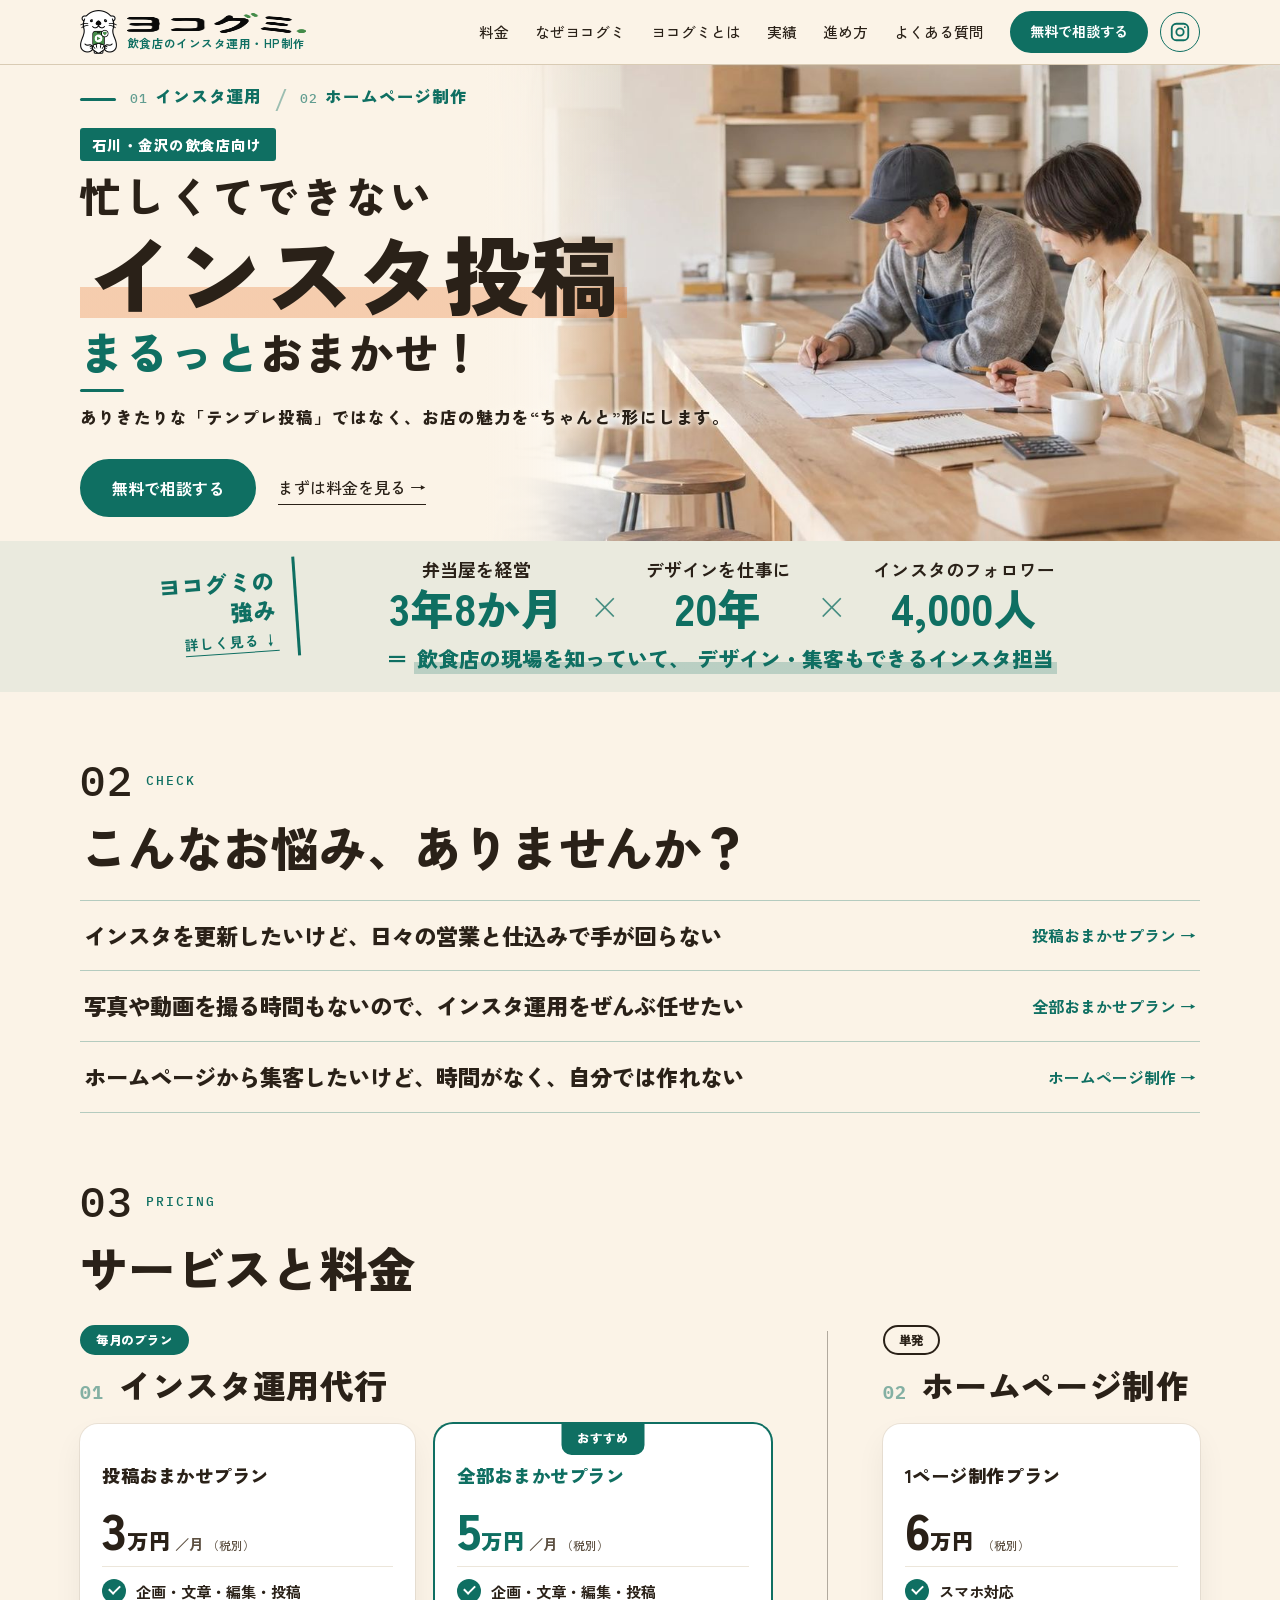
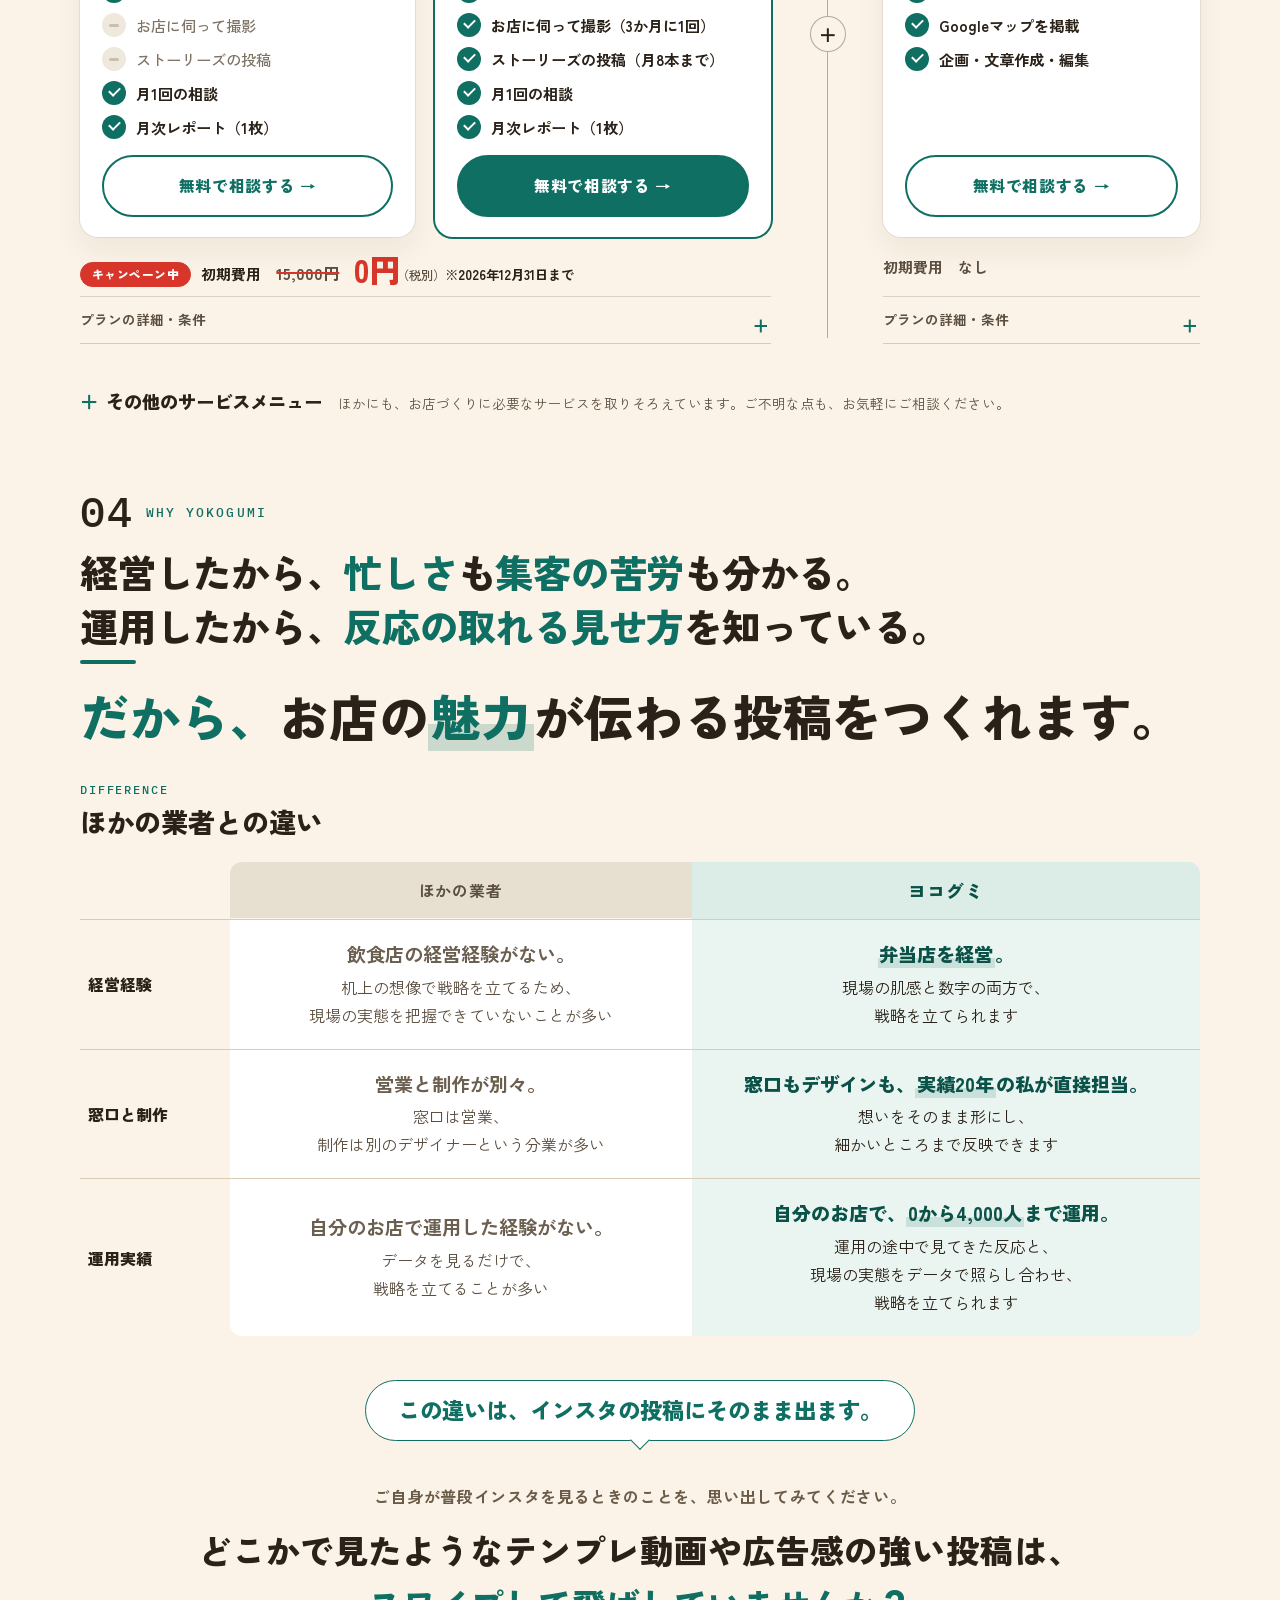
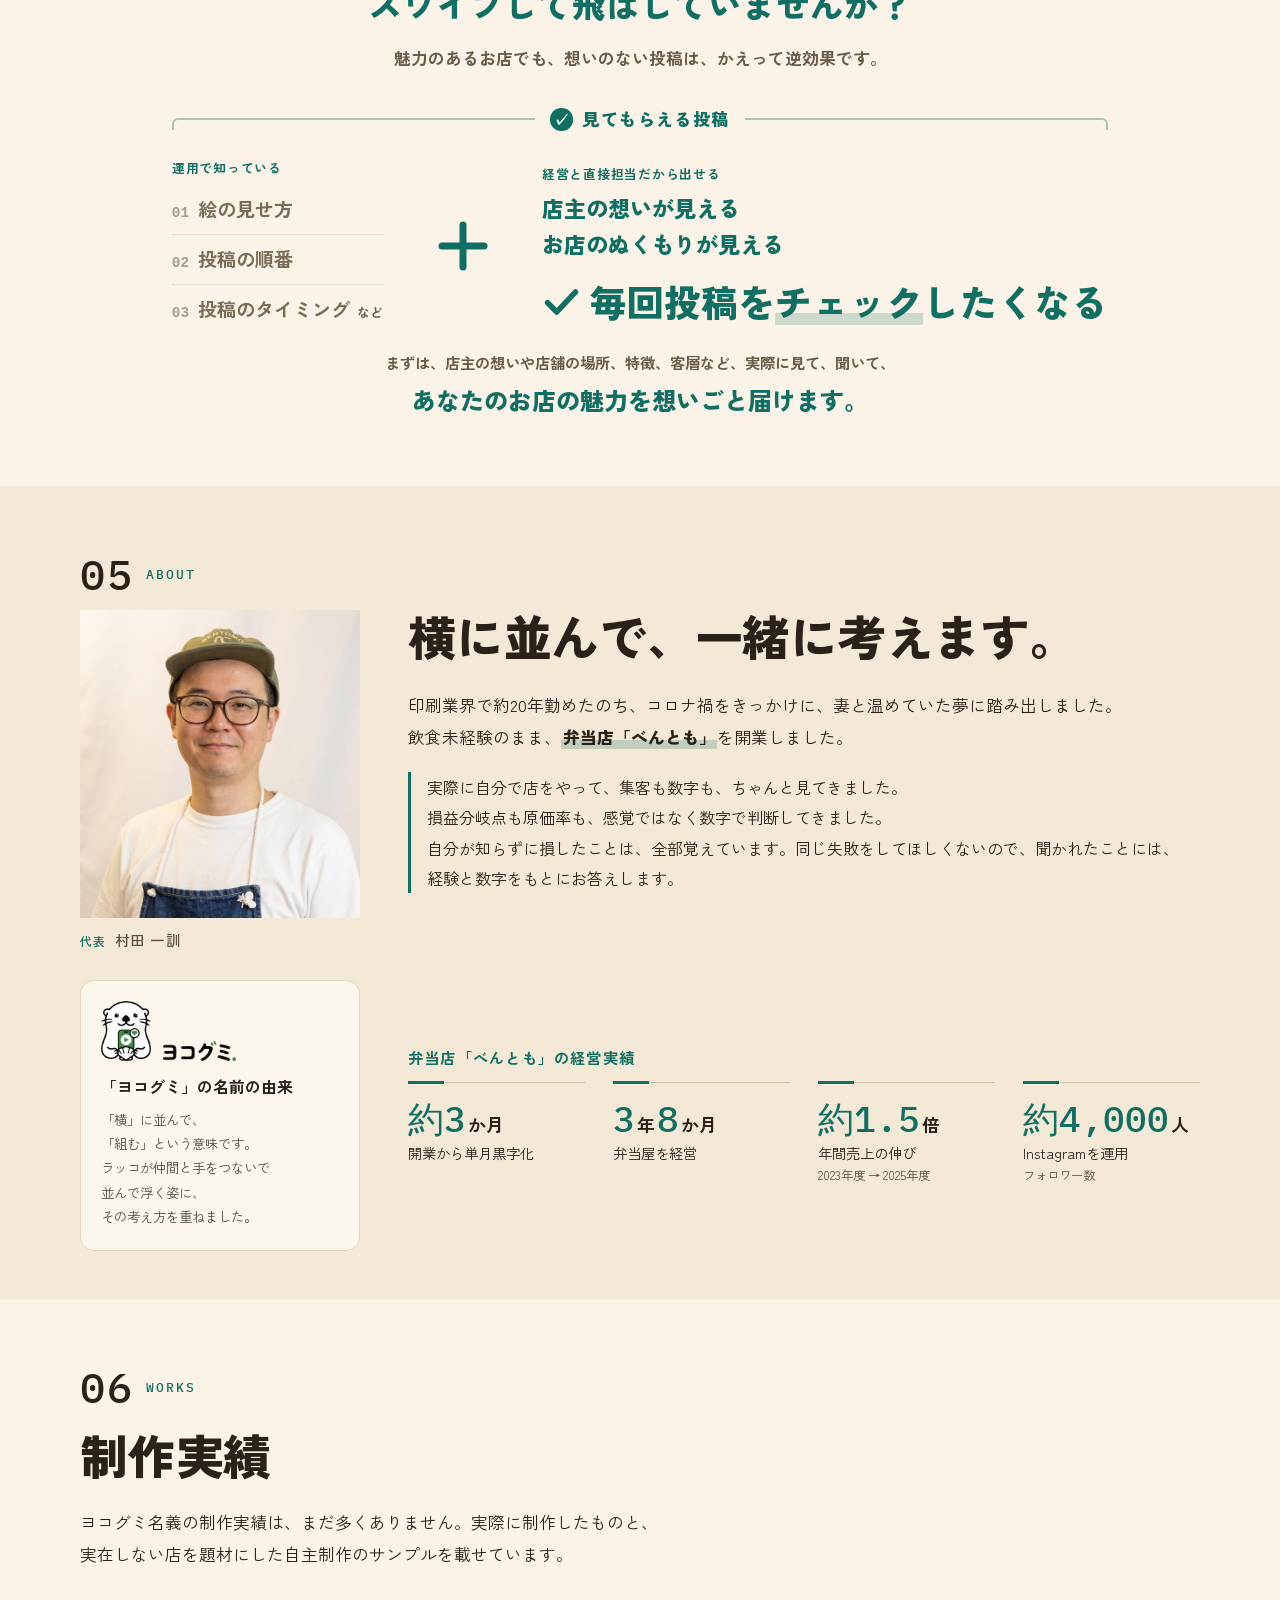
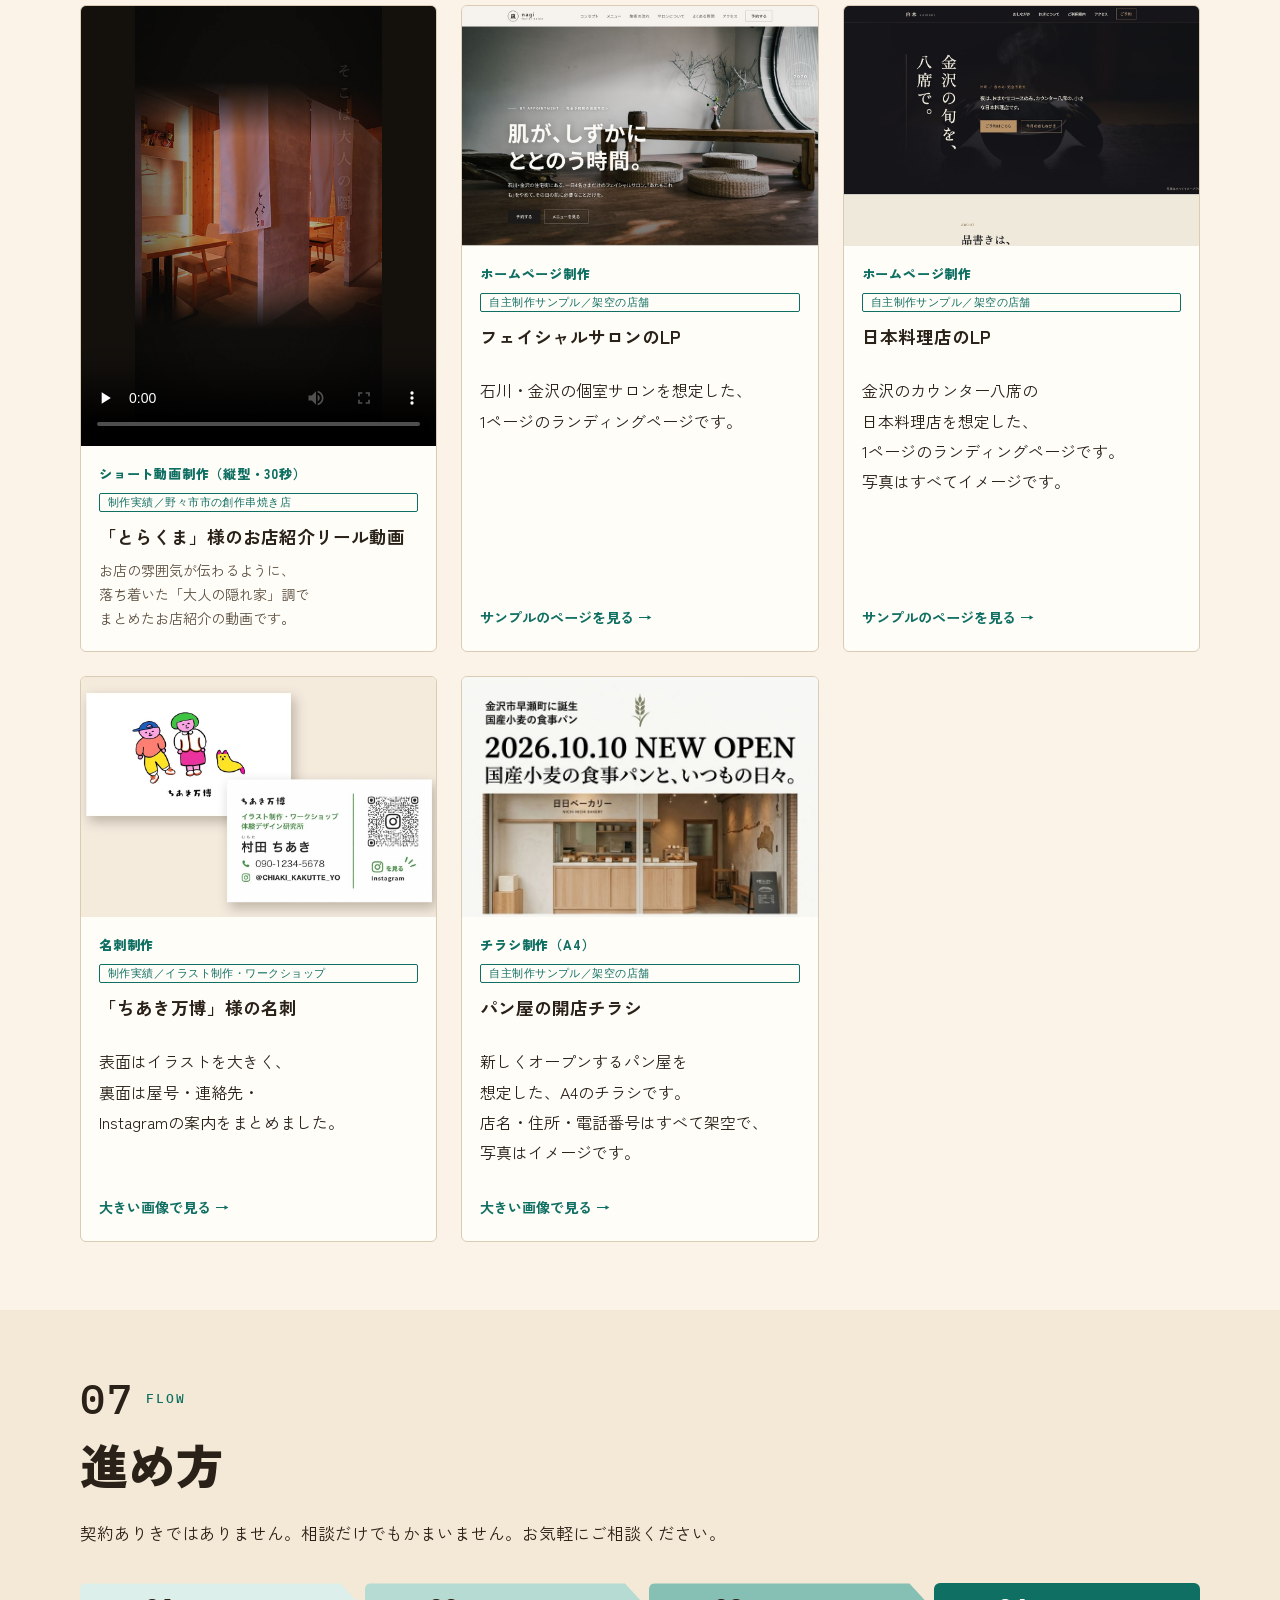
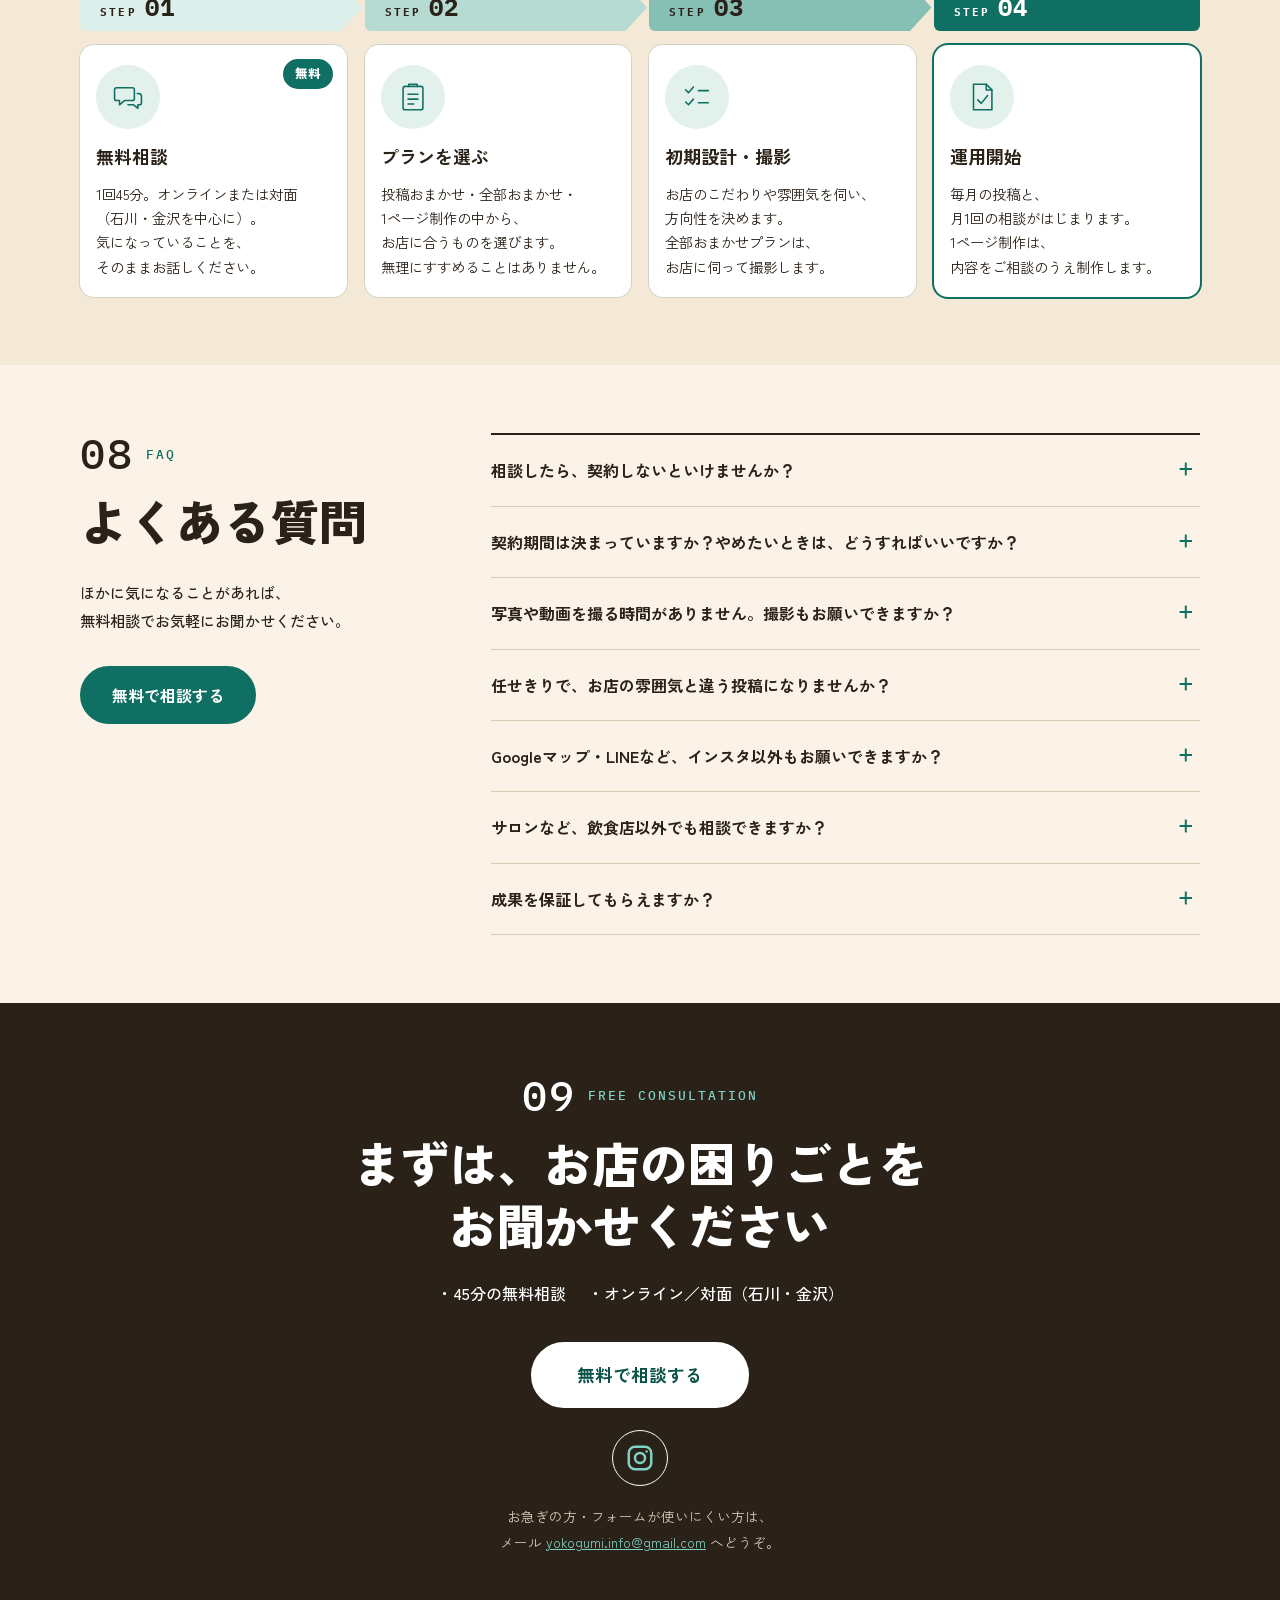
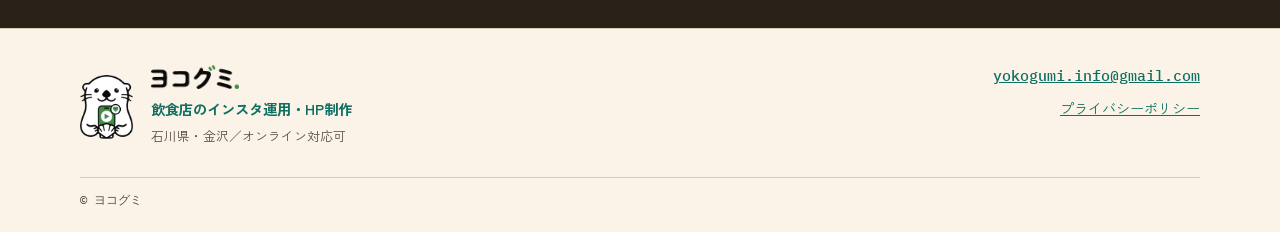
==== commit 0afbc3a4: "Add files via upload" ====
--- a/index.html
+++ b/index.html
@@ -10,7 +10,7 @@
 <meta property="og:title" content="ヨコグミ｜飲食店のインスタ運用・HP制作">
 <meta property="og:description" content="忙しくて投稿できないInstagramを、代行します。石川・金沢の飲食店へ、撮影から投稿まで。ホームページ制作も承ります。45分の無料相談から。">
 <meta property="og:url" content="https://yokogumi.github.io/">
-<meta property="og:image" content="https://yokogumi.github.io/assets/img/ogp.png?v=8">
+<meta property="og:image" content="https://yokogumi.github.io/assets/img/ogp.png?v=9">
 <meta property="og:locale" content="ja_JP">
 <meta name="twitter:card" content="summary_large_image">
 <meta name="theme-color" content="#0F6F62">
@@ -204,7 +204,7 @@
         <p class="cmp-key">経営経験</p>
         <p class="cmp-other"><span class="cmp-lbl">ほかの業者</span><b><span class="cl">飲食店の経営経験がない。</span></b><span class="cl">机上の想像で戦略を立てるため、</span><span class="cl"><span class="cl2">現場の実態を</span><span class="cl2">把握できていないことが多い</span></span></p>
         <span class="cmp-arrow" aria-hidden="true">→</span>
-        <p class="cmp-me"><span class="cmp-lbl">ヨコグミ</span><b><span class="cl"><span class="mk">弁当店を経営</span>。</span></b><span class="cl">現場の肌感と数字の両方で、</span><span class="cl">戦略を立てます</span></p>
+        <p class="cmp-me"><span class="cmp-lbl">ヨコグミ</span><b><span class="cl"><span class="mk">弁当店を経営</span>。</span></b><span class="cl">現場の肌感と数字の両方で、</span><span class="cl">戦略を立てられます</span></p>
       </div>
       <div class="cmp-row">
         <p class="cmp-key">窓口と制作</p>
